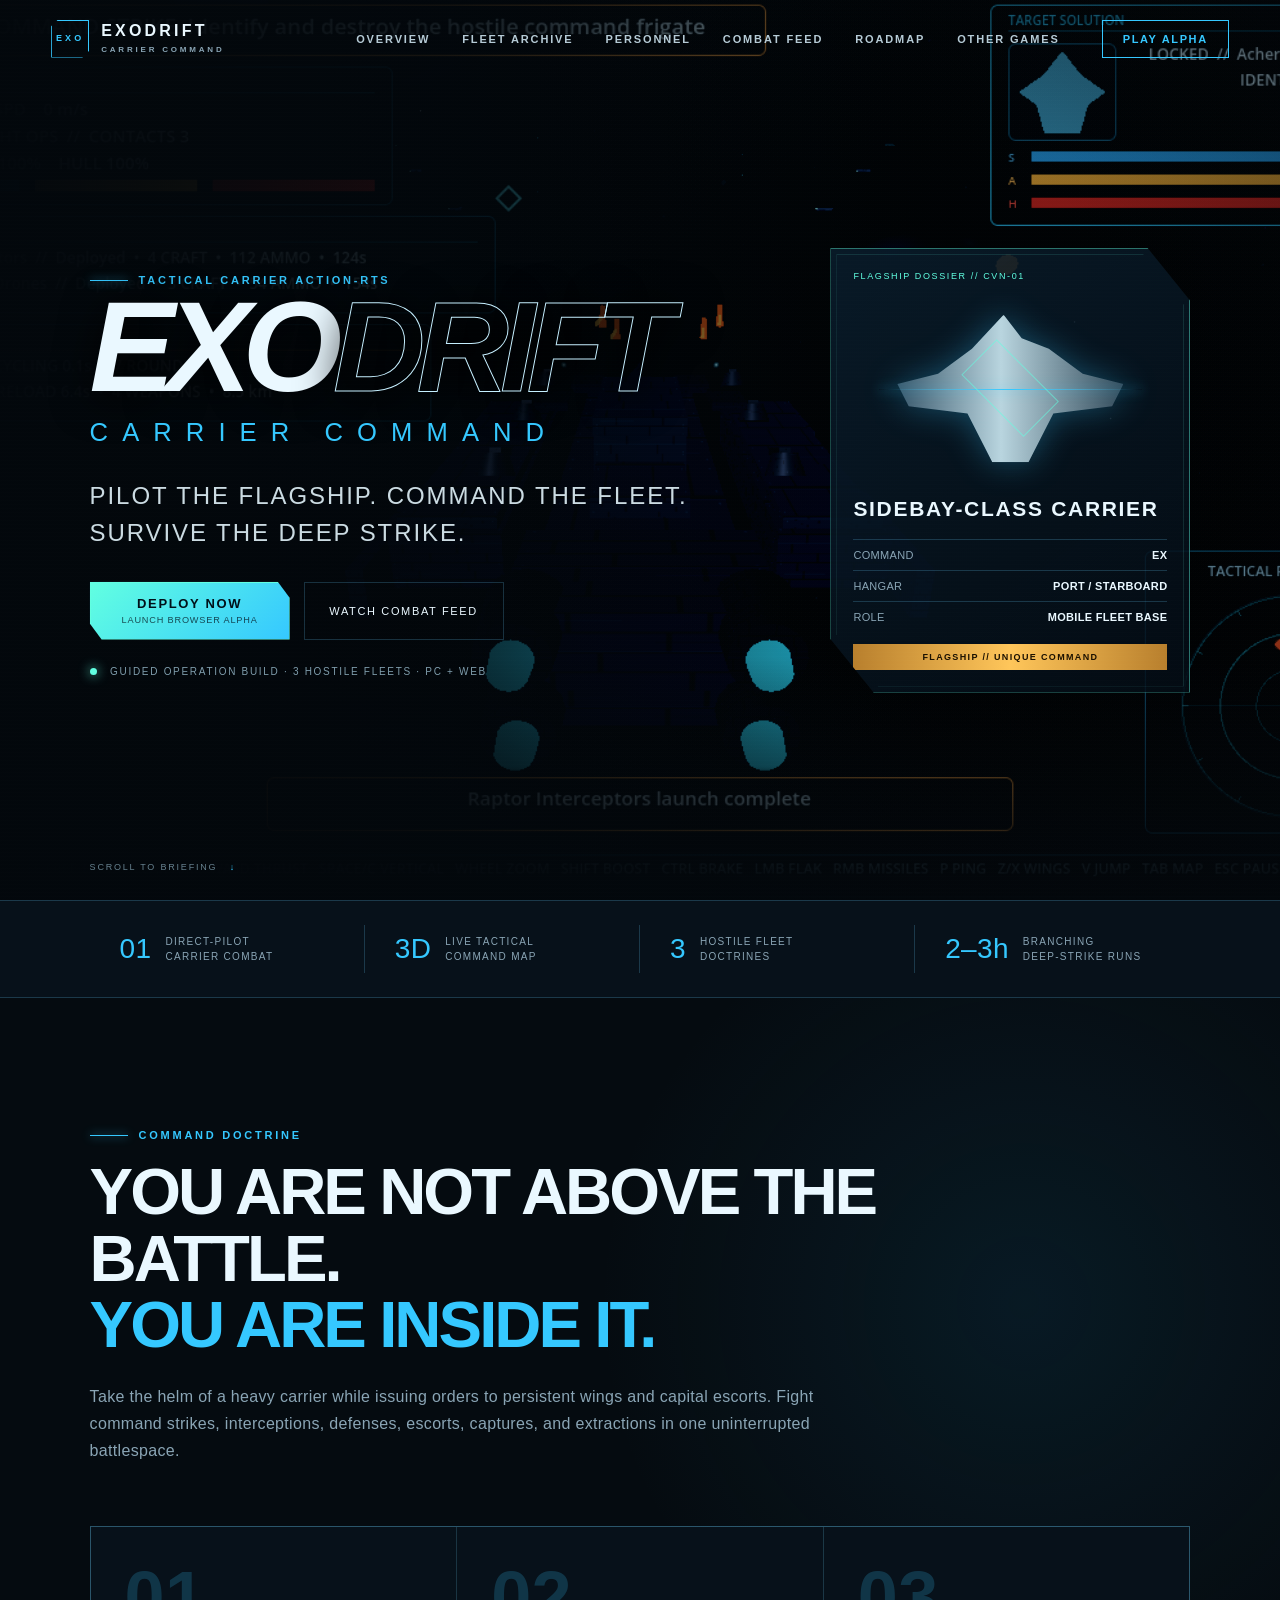
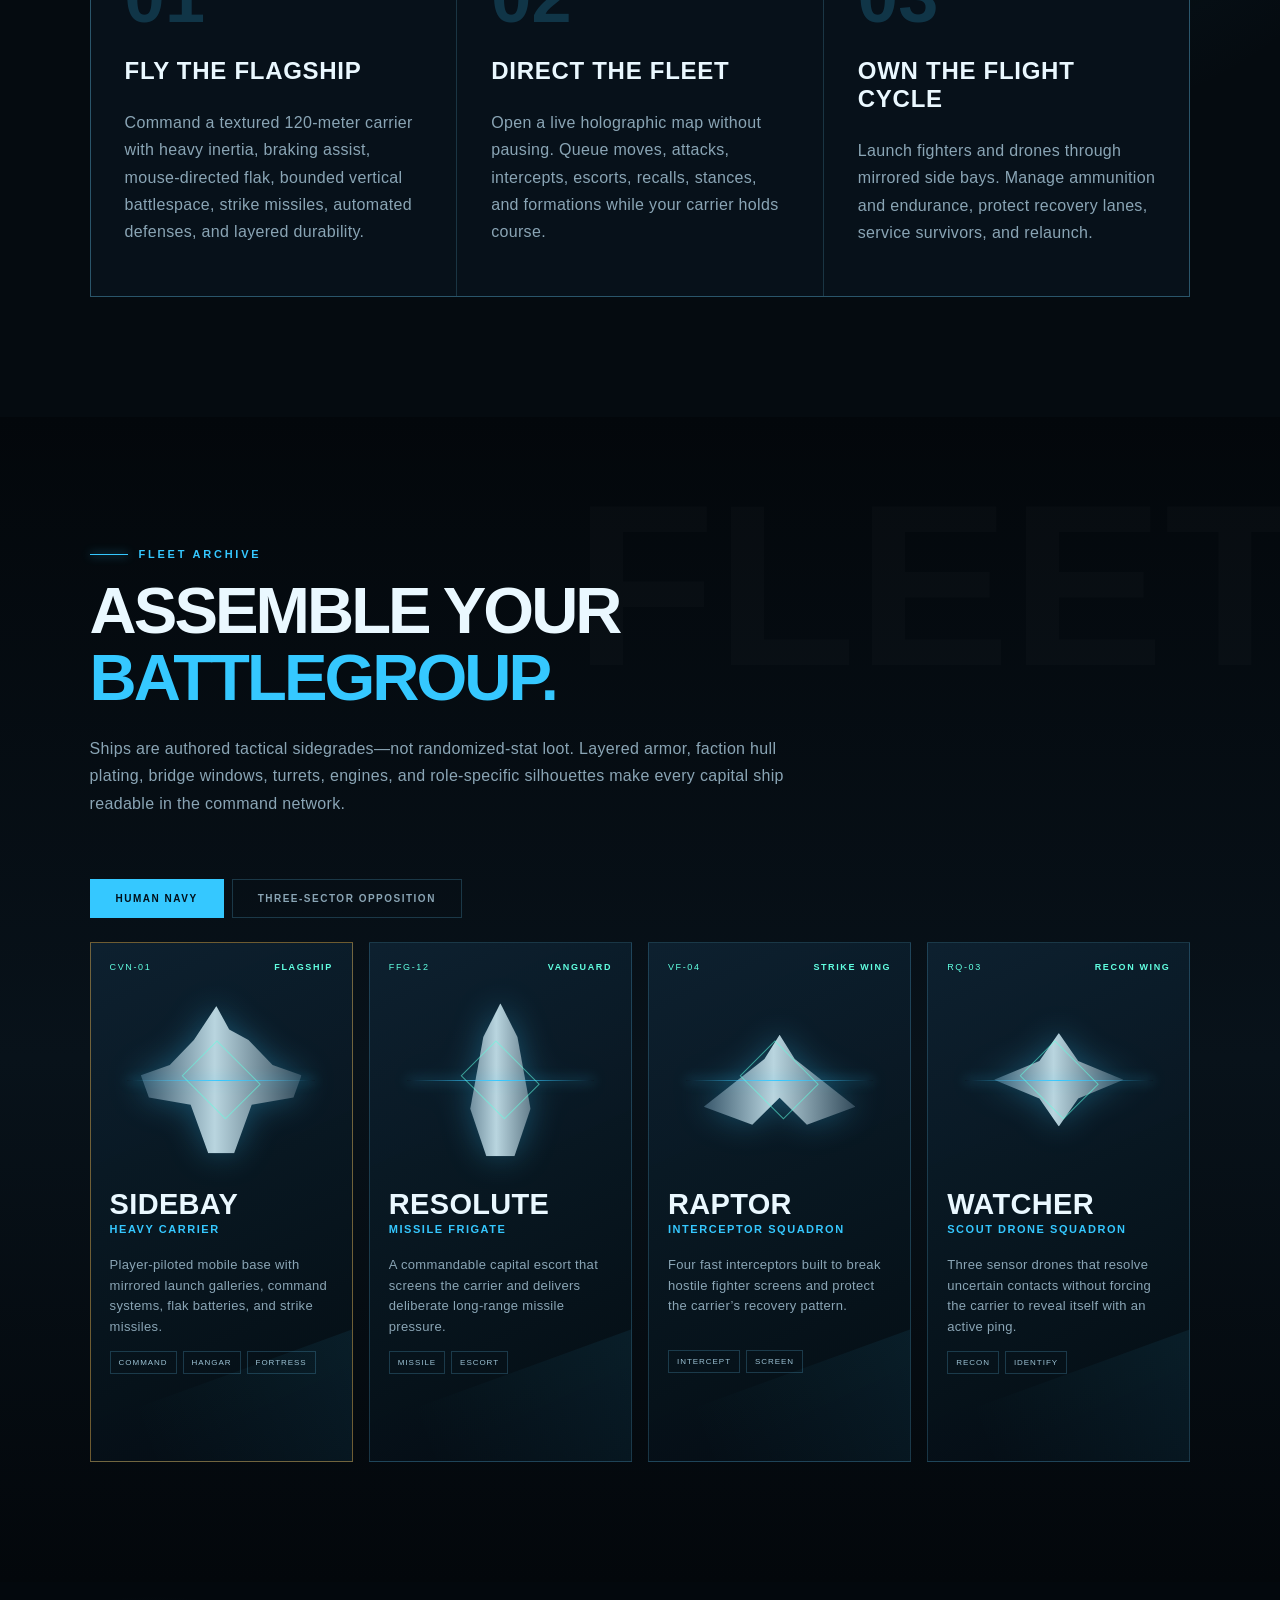
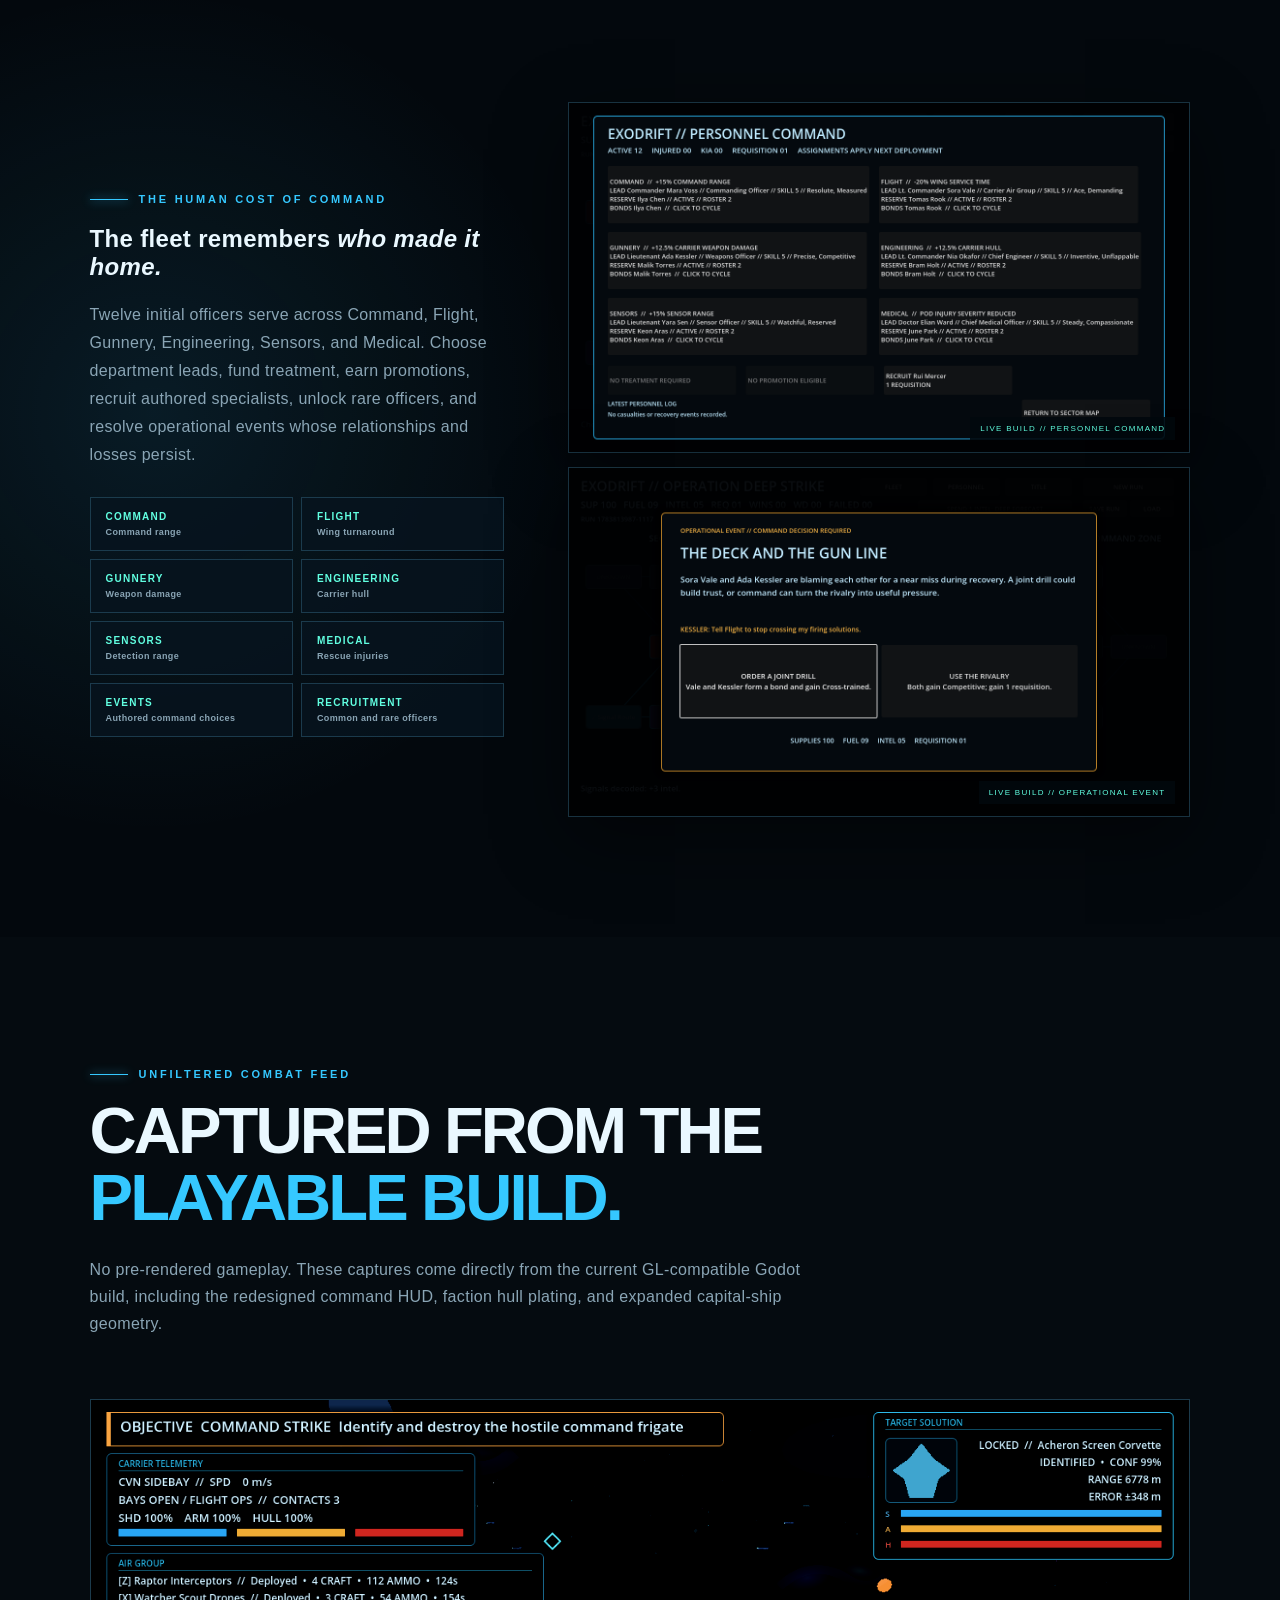
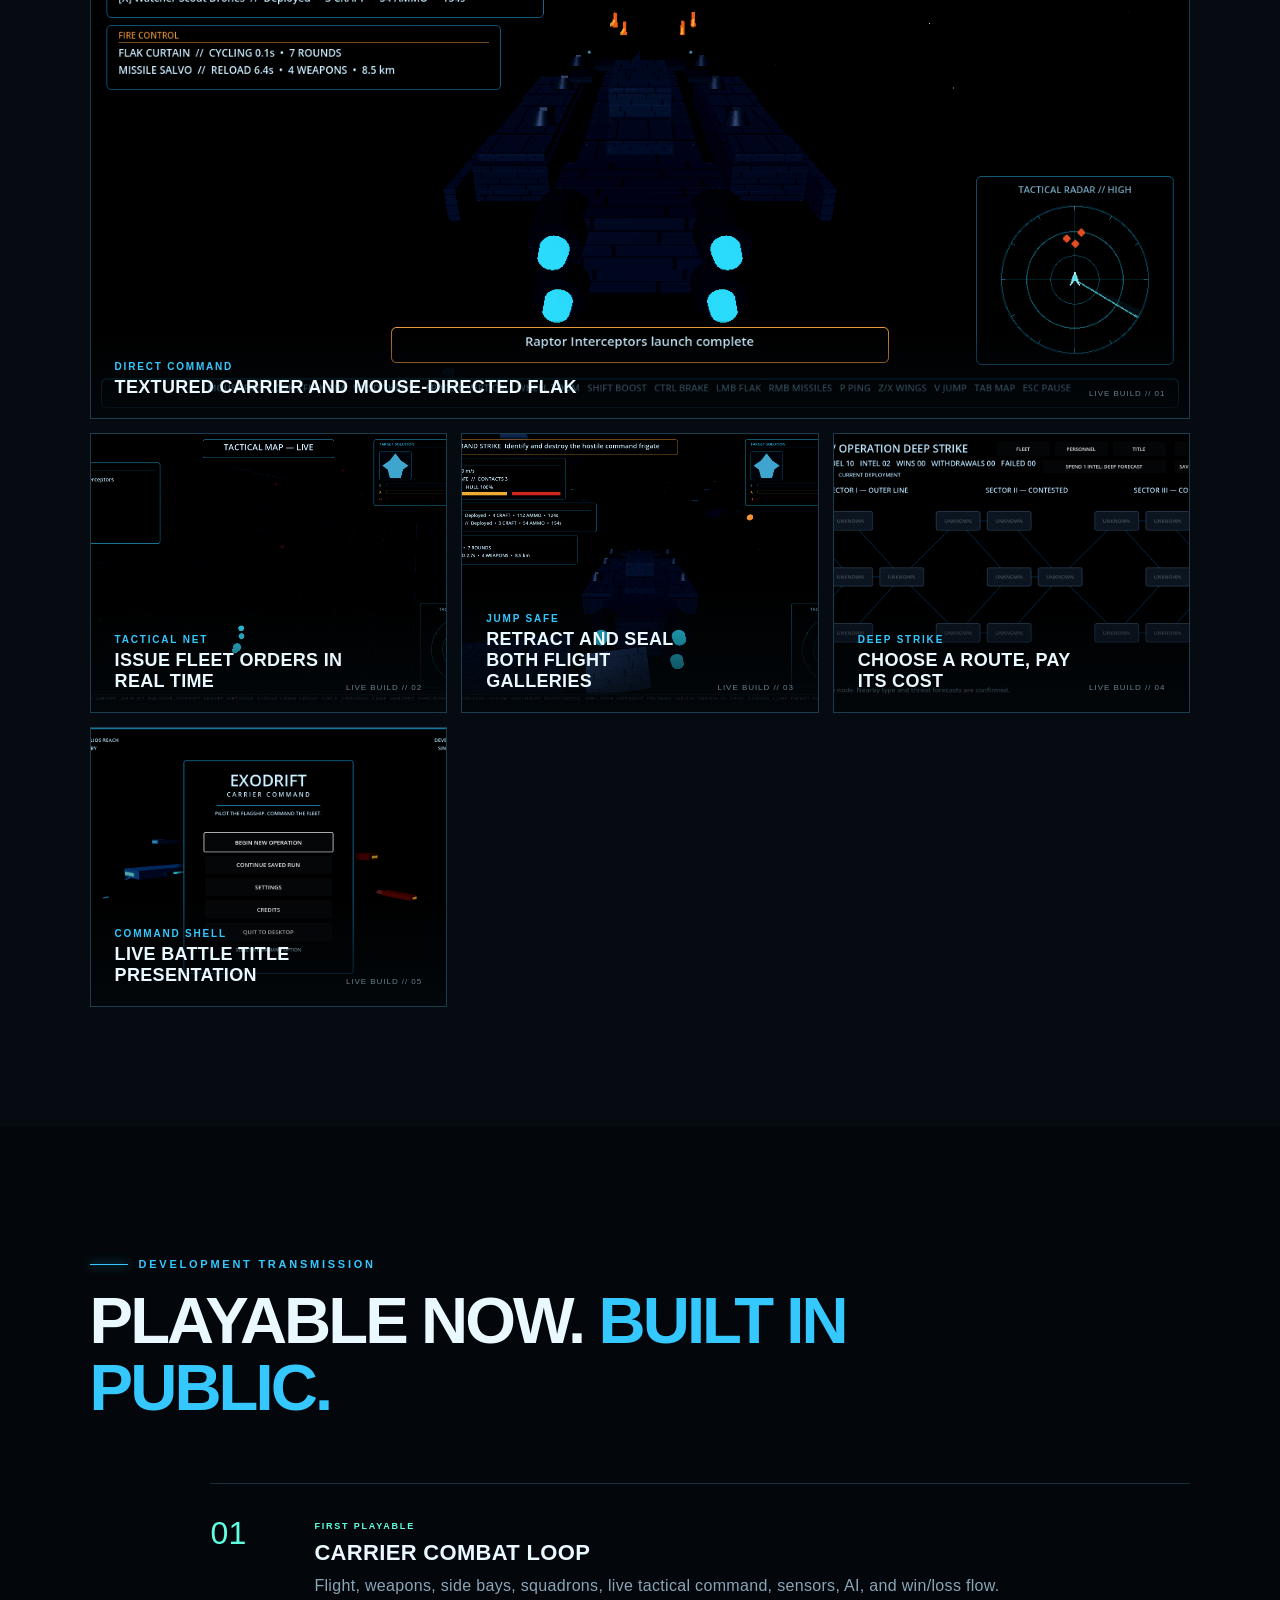
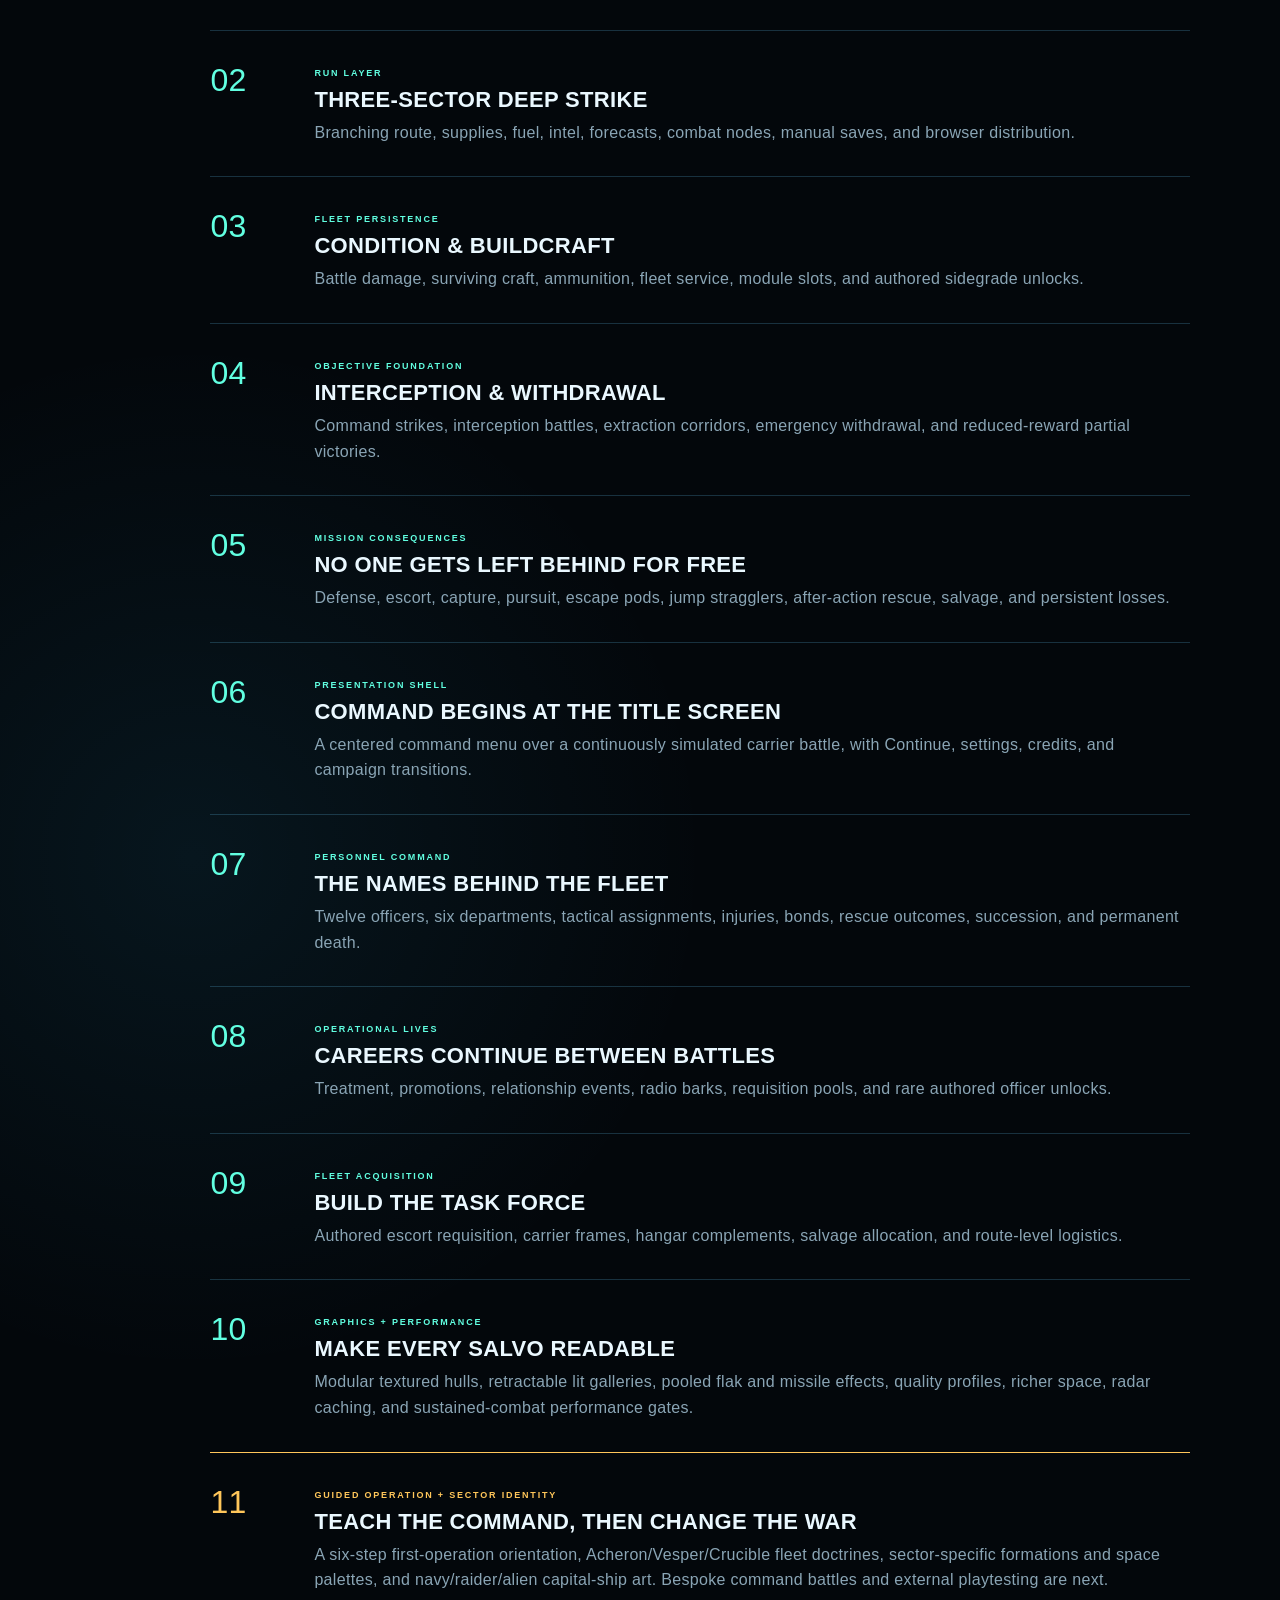
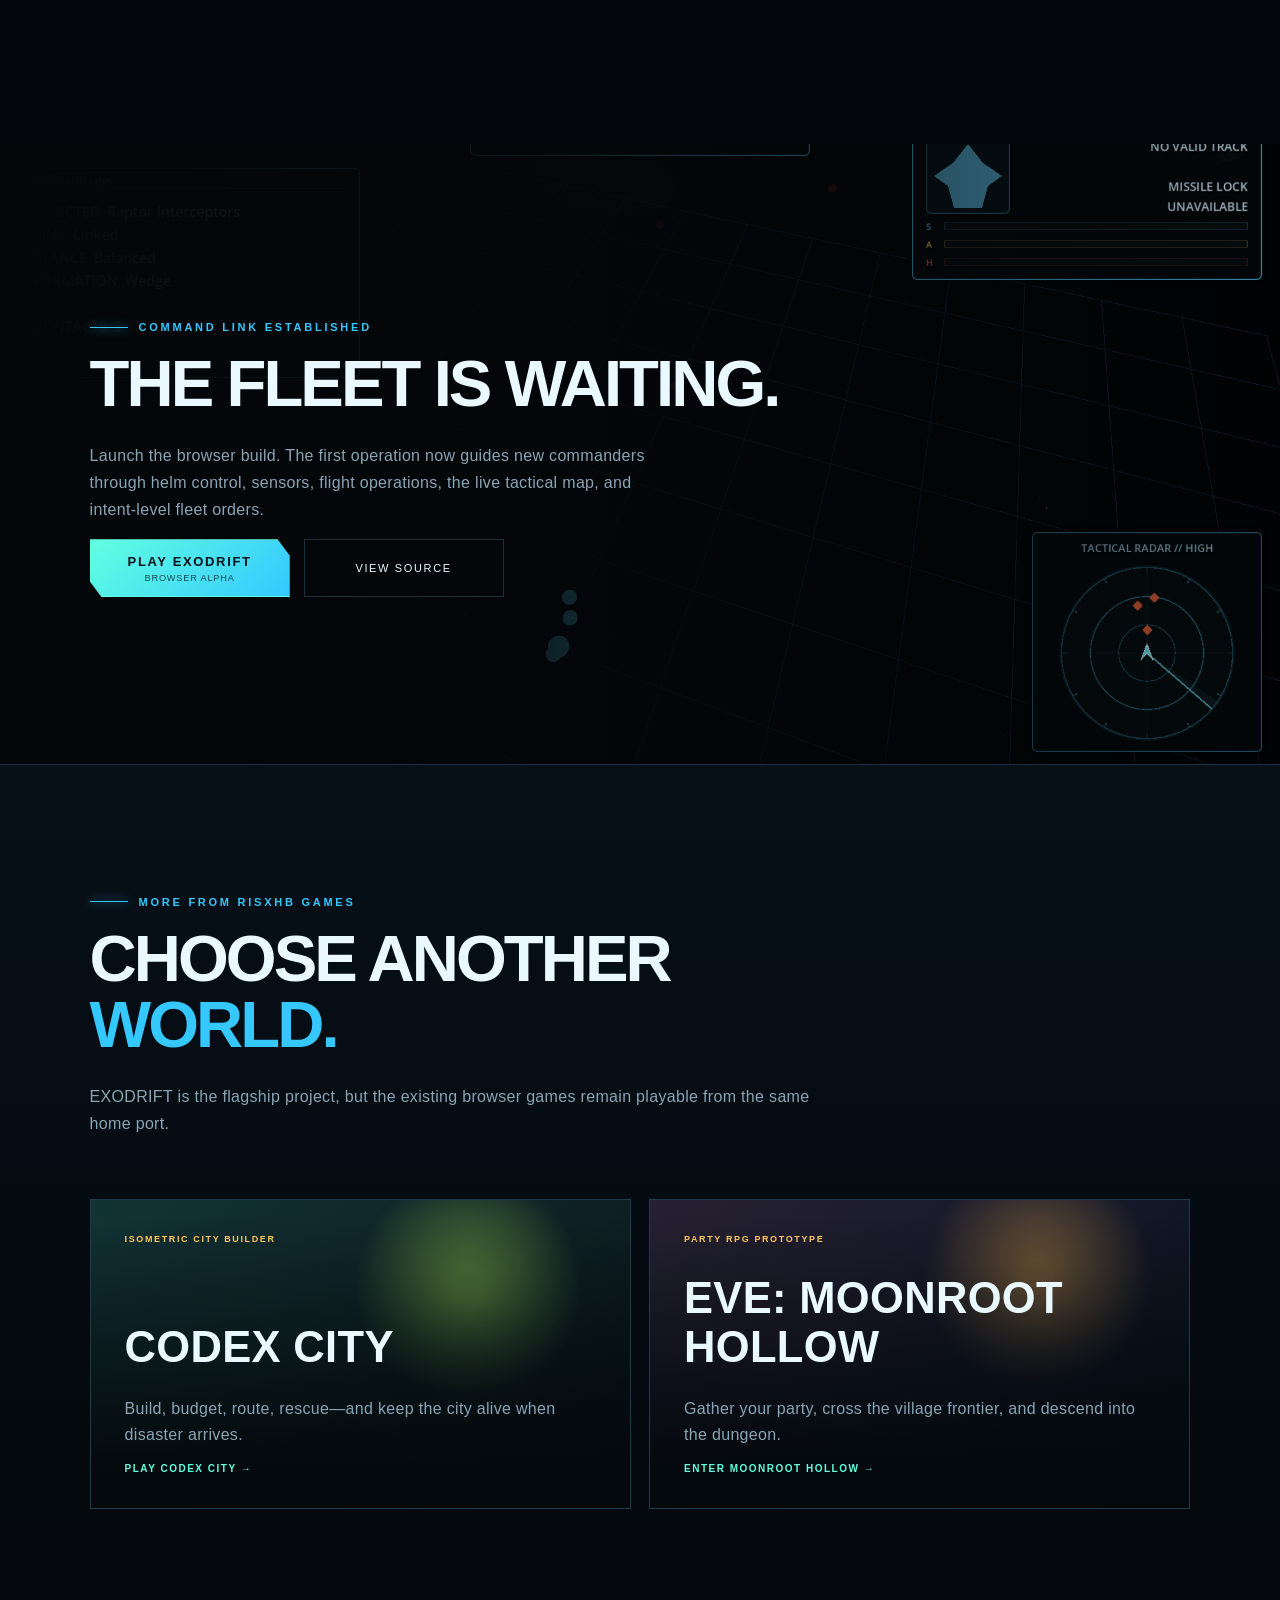
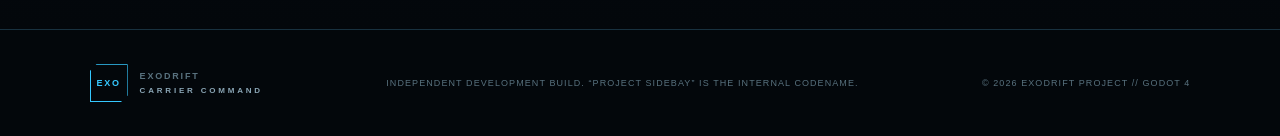
==== web/index.html @ 62318d2e "Add guided sector fleets and ship art" ====
<!doctype html>
<html lang="en">
<head>
  <meta charset="utf-8">
  <meta name="viewport" content="width=device-width, initial-scale=1">
  <meta name="theme-color" content="#050b12">
  <meta name="description" content="EXODRIFT: Carrier Command is a guided single-player action-RTS where you pilot a textured heavy carrier and command the fleet across three hostile sectors in real time.">
  <meta property="og:title" content="EXODRIFT: Carrier Command">
  <meta property="og:description" content="Pilot the flagship. Command the fleet. Survive the deep strike.">
  <meta property="og:type" content="website">
  <meta property="og:image" content="assets/og-exodrift.png">
  <link rel="canonical" href="https://risxhb.github.io/">
  <title>EXODRIFT: Carrier Command</title>
  <link rel="stylesheet" href="styles.css">
  <script src="site.js" defer></script>
</head>
<body>
  <div class="noise" aria-hidden="true"></div>
  <header class="nav-shell">
    <a class="brand" href="#top" aria-label="EXODRIFT home">
      <span class="brand-mark">EXO</span>
      <span>EXODRIFT<small>CARRIER COMMAND</small></span>
    </a>
    <nav aria-label="Primary navigation">
      <a href="#overview">Overview</a>
      <a href="#fleet">Fleet Archive</a>
      <a href="#personnel">Personnel</a>
      <a href="#footage">Combat Feed</a>
      <a href="#roadmap">Roadmap</a>
      <a href="#other-games">Other Games</a>
    </nav>
    <a class="nav-cta" href="https://risxhb.github.io/exodrift/play/">Play Alpha</a>
  </header>

  <main id="top">
    <section class="hero">
      <div class="hero-media" aria-hidden="true"></div>
      <div class="hero-vignette" aria-hidden="true"></div>
      <div class="hero-copy reveal">
        <p class="eyebrow"><span></span> Tactical carrier action-RTS</p>
        <h1>EXO<span>DRIFT</span></h1>
        <p class="subtitle">Carrier Command</p>
        <p class="tagline">Pilot the flagship. Command the fleet.<br>Survive the deep strike.</p>
        <div class="hero-actions">
          <a class="button primary" href="https://risxhb.github.io/exodrift/play/"><b>Deploy Now</b><small>Launch browser alpha</small></a>
          <a class="button ghost" href="#footage">Watch combat feed</a>
        </div>
        <div class="build-note"><i></i> Guided operation build · 3 hostile fleets · PC + Web</div>
      </div>
      <div class="hero-card reveal">
        <div class="card-kicker">FLAGSHIP DOSSIER // CVN-01</div>
        <div class="ship-glyph carrier-glyph"><span></span></div>
        <div class="hero-card-title">Sidebay-class Carrier</div>
        <div class="stat"><span>Command</span><b>EX</b></div>
        <div class="stat"><span>Hangar</span><b>Port / Starboard</b></div>
        <div class="stat"><span>Role</span><b>Mobile Fleet Base</b></div>
        <div class="rarity">FLAGSHIP // UNIQUE COMMAND</div>
      </div>
      <a class="scroll-cue" href="#overview">SCROLL TO BRIEFING <span>↓</span></a>
    </section>

    <section class="signal-strip" aria-label="Game highlights">
      <div><strong>01</strong><span>Direct-pilot<br>carrier combat</span></div>
      <div><strong>3D</strong><span>Live tactical<br>command map</span></div>
      <div><strong>3</strong><span>Hostile fleet<br>doctrines</span></div>
      <div><strong>2–3h</strong><span>Branching<br>deep-strike runs</span></div>
    </section>

    <section class="overview section" id="overview">
      <div class="section-heading reveal">
        <p class="eyebrow"><span></span> Command doctrine</p>
        <h2>You are not above the battle.<br><em>You are inside it.</em></h2>
        <p>Take the helm of a heavy carrier while issuing orders to persistent wings and capital escorts. Fight command strikes, interceptions, defenses, escorts, captures, and extractions in one uninterrupted battlespace.</p>
      </div>
      <div class="pillar-grid">
        <article class="pillar reveal">
          <div class="pillar-number">01</div>
          <h3>Fly the flagship</h3>
          <p>Command a textured 120-meter carrier with heavy inertia, braking assist, mouse-directed flak, bounded vertical battlespace, strike missiles, automated defenses, and layered durability.</p>
        </article>
        <article class="pillar reveal">
          <div class="pillar-number">02</div>
          <h3>Direct the fleet</h3>
          <p>Open a live holographic map without pausing. Queue moves, attacks, intercepts, escorts, recalls, stances, and formations while your carrier holds course.</p>
        </article>
        <article class="pillar reveal">
          <div class="pillar-number">03</div>
          <h3>Own the flight cycle</h3>
          <p>Launch fighters and drones through mirrored side bays. Manage ammunition and endurance, protect recovery lanes, service survivors, and relaunch.</p>
        </article>
      </div>
    </section>

    <section class="fleet section" id="fleet">
      <div class="section-heading compact reveal">
        <p class="eyebrow"><span></span> Fleet archive</p>
        <h2>Assemble your <em>battlegroup.</em></h2>
        <p>Ships are authored tactical sidegrades—not randomized-stat loot. Layered armor, faction hull plating, bridge windows, turrets, engines, and role-specific silhouettes make every capital ship readable in the command network.</p>
      </div>
      <div class="fleet-tabs" role="tablist" aria-label="Fleet factions">
        <button class="active" data-faction="navy">Human Navy</button>
        <button data-faction="opposition">Three-Sector Opposition</button>
      </div>
      <div class="ship-carousel" data-fleet="navy">
        <article class="ship-card flagship reveal">
          <div class="card-top"><span>CVN-01</span><b>FLAGSHIP</b></div>
          <div class="ship-visual carrier-glyph"><span></span></div>
          <h3>Sidebay</h3><p class="role">Heavy Carrier</p>
          <p>Player-piloted mobile base with mirrored launch galleries, command systems, flak batteries, and strike missiles.</p>
          <div class="traits"><span>COMMAND</span><span>HANGAR</span><span>FORTRESS</span></div>
        </article>
        <article class="ship-card reveal">
          <div class="card-top"><span>FFG-12</span><b>VANGUARD</b></div>
          <div class="ship-visual frigate-glyph"><span></span></div>
          <h3>Resolute</h3><p class="role">Missile Frigate</p>
          <p>A commandable capital escort that screens the carrier and delivers deliberate long-range missile pressure.</p>
          <div class="traits"><span>MISSILE</span><span>ESCORT</span></div>
        </article>
        <article class="ship-card reveal">
          <div class="card-top"><span>VF-04</span><b>STRIKE WING</b></div>
          <div class="ship-visual fighter-glyph"><span></span></div>
          <h3>Raptor</h3><p class="role">Interceptor Squadron</p>
          <p>Four fast interceptors built to break hostile fighter screens and protect the carrier’s recovery pattern.</p>
          <div class="traits"><span>INTERCEPT</span><span>SCREEN</span></div>
        </article>
        <article class="ship-card reveal">
          <div class="card-top"><span>RQ-03</span><b>RECON WING</b></div>
          <div class="ship-visual drone-glyph"><span></span></div>
          <h3>Watcher</h3><p class="role">Scout Drone Squadron</p>
          <p>Three sensor drones that resolve uncertain contacts without forcing the carrier to reveal itself with an active ping.</p>
          <div class="traits"><span>RECON</span><span>IDENTIFY</span></div>
        </article>
      </div>
      <div class="ship-carousel hidden" data-fleet="opposition">
        <article class="ship-card hostile flagship reveal visible">
          <div class="card-top"><span>UNKNOWN-01</span><b>HOSTILE COMMAND</b></div>
          <div class="ship-visual frigate-glyph"><span></span></div>
          <h3>Acheron Picket</h3><p class="role">Outer-Line Command Frigate</p>
          <p>A disciplined missile picket protected by a fast screen and four-fighter attack wing. It teaches the sensor, launch, and command fundamentals of the deep strike.</p>
          <div class="traits"><span>COMMAND</span><span>PICKET</span><span>MISSILE</span></div>
        </article>
        <article class="ship-card hostile reveal visible">
          <div class="card-top"><span>UNKNOWN-02</span><b>HOSTILE SCREEN</b></div>
          <div class="ship-visual corvette-glyph"><span></span></div>
          <h3>Vesper Lance</h3><p class="role">Contested-Space Cruiser</p>
          <p>A purple-hulled lance cruiser operating with a needle corvette and five Gloam fighters in a split high-low formation.</p>
          <div class="traits"><span>TORPEDO</span><span>PINCER</span><span>MOBILE</span></div>
        </article>
        <article class="ship-card hostile reveal visible">
          <div class="card-top"><span>UNKNOWN-03</span><b>HOSTILE WING</b></div>
          <div class="ship-visual fighter-glyph"><span></span></div>
          <h3>Crucible Regent</h3><p class="role">Command-Zone Battlecruiser</p>
          <p>A layered alien-carapace warship backed by a breach destroyer and six Ember Talons in a deeper, heavier command-zone formation.</p>
          <div class="traits"><span>SIEGE</span><span>CARAPACE</span><span>HEAVY</span></div>
        </article>
      </div>
    </section>

    <section class="personnel-showcase section" id="personnel">
      <div class="personnel-copy reveal">
        <p class="eyebrow"><span></span> The human cost of command</p>
        <h2>The fleet remembers <em>who made it home.</em></h2>
        <p>Twelve initial officers serve across Command, Flight, Gunnery, Engineering, Sensors, and Medical. Choose department leads, fund treatment, earn promotions, recruit authored specialists, unlock rare officers, and resolve operational events whose relationships and losses persist.</p>
        <div class="department-grid">
          <span>COMMAND<small>Command range</small></span>
          <span>FLIGHT<small>Wing turnaround</small></span>
          <span>GUNNERY<small>Weapon damage</small></span>
          <span>ENGINEERING<small>Carrier hull</small></span>
          <span>SENSORS<small>Detection range</small></span>
          <span>MEDICAL<small>Rescue injuries</small></span>
          <span>EVENTS<small>Authored command choices</small></span>
          <span>RECRUITMENT<small>Common and rare officers</small></span>
        </div>
      </div>
      <div class="personnel-media">
        <figure class="personnel-image reveal">
          <img src="assets/personnel-preview.png" alt="Personnel Command screen showing departments, treatment, promotion, and recruitment">
          <figcaption>LIVE BUILD // PERSONNEL COMMAND</figcaption>
        </figure>
        <figure class="personnel-image reveal">
          <img src="assets/event-preview.png" alt="Operational event screen presenting two relationship choices">
          <figcaption>LIVE BUILD // OPERATIONAL EVENT</figcaption>
        </figure>
      </div>
    </section>

    <section class="footage section" id="footage">
      <div class="section-heading compact reveal">
        <p class="eyebrow"><span></span> Unfiltered combat feed</p>
        <h2>Captured from the <em>playable build.</em></h2>
        <p>No pre-rendered gameplay. These captures come directly from the current GL-compatible Godot build, including the redesigned command HUD, faction hull plating, and expanded capital-ship geometry.</p>
      </div>
      <div class="gallery">
        <figure class="gallery-main reveal">
          <img src="assets/flight-preview.png" alt="Carrier combat viewed from the third-person flight camera">
          <figcaption><b>DIRECT COMMAND</b><span>Textured carrier and mouse-directed flak</span><i>LIVE BUILD // 01</i></figcaption>
        </figure>
        <figure class="reveal">
          <img src="assets/tactical-preview.png" alt="Live three-dimensional tactical command map">
          <figcaption><b>TACTICAL NET</b><span>Issue fleet orders in real time</span><i>LIVE BUILD // 02</i></figcaption>
        </figure>
        <figure class="reveal">
          <img src="assets/bays-sealed-preview.png" alt="Sidebay carrier with both armored flight galleries retracted and jump-safe">
          <figcaption><b>JUMP SAFE</b><span>Retract and seal both flight galleries</span><i>LIVE BUILD // 03</i></figcaption>
        </figure>
        <figure class="reveal">
          <img src="assets/campaign-preview.png" alt="Branching three-sector campaign map">
          <figcaption><b>DEEP STRIKE</b><span>Choose a route, pay its cost</span><i>LIVE BUILD // 04</i></figcaption>
        </figure>
        <figure class="reveal">
          <img src="assets/menu-preview.png" alt="Centered EXODRIFT command menu over a live fleet battle">
          <figcaption><b>COMMAND SHELL</b><span>Live battle title presentation</span><i>LIVE BUILD // 05</i></figcaption>
        </figure>
      </div>
    </section>

    <section class="roadmap section" id="roadmap">
      <div class="section-heading compact reveal">
        <p class="eyebrow"><span></span> Development transmission</p>
        <h2>Playable now. <em>Built in public.</em></h2>
      </div>
      <div class="timeline">
        <div class="timeline-item complete reveal"><span>01</span><div><b>FIRST PLAYABLE</b><h3>Carrier combat loop</h3><p>Flight, weapons, side bays, squadrons, live tactical command, sensors, AI, and win/loss flow.</p></div></div>
        <div class="timeline-item complete reveal"><span>02</span><div><b>RUN LAYER</b><h3>Three-sector deep strike</h3><p>Branching route, supplies, fuel, intel, forecasts, combat nodes, manual saves, and browser distribution.</p></div></div>
        <div class="timeline-item complete reveal"><span>03</span><div><b>FLEET PERSISTENCE</b><h3>Condition & buildcraft</h3><p>Battle damage, surviving craft, ammunition, fleet service, module slots, and authored sidegrade unlocks.</p></div></div>
        <div class="timeline-item complete reveal"><span>04</span><div><b>OBJECTIVE FOUNDATION</b><h3>Interception & withdrawal</h3><p>Command strikes, interception battles, extraction corridors, emergency withdrawal, and reduced-reward partial victories.</p></div></div>
        <div class="timeline-item complete reveal"><span>05</span><div><b>MISSION CONSEQUENCES</b><h3>No one gets left behind for free</h3><p>Defense, escort, capture, pursuit, escape pods, jump stragglers, after-action rescue, salvage, and persistent losses.</p></div></div>
        <div class="timeline-item complete reveal"><span>06</span><div><b>PRESENTATION SHELL</b><h3>Command begins at the title screen</h3><p>A centered command menu over a continuously simulated carrier battle, with Continue, settings, credits, and campaign transitions.</p></div></div>
        <div class="timeline-item complete reveal"><span>07</span><div><b>PERSONNEL COMMAND</b><h3>The names behind the fleet</h3><p>Twelve officers, six departments, tactical assignments, injuries, bonds, rescue outcomes, succession, and permanent death.</p></div></div>
        <div class="timeline-item complete reveal"><span>08</span><div><b>OPERATIONAL LIVES</b><h3>Careers continue between battles</h3><p>Treatment, promotions, relationship events, radio barks, requisition pools, and rare authored officer unlocks.</p></div></div>
        <div class="timeline-item complete reveal"><span>09</span><div><b>FLEET ACQUISITION</b><h3>Build the task force</h3><p>Authored escort requisition, carrier frames, hangar complements, salvage allocation, and route-level logistics.</p></div></div>
        <div class="timeline-item complete reveal"><span>10</span><div><b>GRAPHICS + PERFORMANCE</b><h3>Make every salvo readable</h3><p>Modular textured hulls, retractable lit galleries, pooled flak and missile effects, quality profiles, richer space, radar caching, and sustained-combat performance gates.</p></div></div>
        <div class="timeline-item current reveal"><span>11</span><div><b>GUIDED OPERATION + SECTOR IDENTITY</b><h3>Teach the command, then change the war</h3><p>A six-step first-operation orientation, Acheron/Vesper/Crucible fleet doctrines, sector-specific formations and space palettes, and navy/raider/alien capital-ship art. Bespoke command battles and external playtesting are next.</p></div></div>
      </div>
    </section>

    <section class="final-cta">
      <div class="final-image" aria-hidden="true"></div>
      <div class="reveal">
        <p class="eyebrow"><span></span> Command link established</p>
        <h2>The fleet is waiting.</h2>
        <p>Launch the browser build. The first operation now guides new commanders through helm control, sensors, flight operations, the live tactical map, and intent-level fleet orders.</p>
        <div class="hero-actions">
          <a class="button primary" href="https://risxhb.github.io/exodrift/play/"><b>Play EXODRIFT</b><small>Browser alpha</small></a>
          <a class="button ghost" href="https://github.com/Risxhb/exodrift">View source</a>
        </div>
      </div>
    </section>

    <section class="other-games section" id="other-games">
      <div class="section-heading compact reveal">
        <p class="eyebrow"><span></span> More from Risxhb Games</p>
        <h2>Choose another <em>world.</em></h2>
        <p>EXODRIFT is the flagship project, but the existing browser games remain playable from the same home port.</p>
      </div>
      <div class="other-game-grid">
        <a class="other-game-card city-game reveal" href="https://risxhb.github.io/codex-city/">
          <span>ISOMETRIC CITY BUILDER</span>
          <h3>Codex City</h3>
          <p>Build, budget, route, rescue—and keep the city alive when disaster arrives.</p>
          <b>PLAY CODEX CITY →</b>
        </a>
        <a class="other-game-card eve-game reveal" href="https://risxhb.github.io/eve/">
          <span>PARTY RPG PROTOTYPE</span>
          <h3>Eve: Moonroot Hollow</h3>
          <p>Gather your party, cross the village frontier, and descend into the dungeon.</p>
          <b>ENTER MOONROOT HOLLOW →</b>
        </a>
      </div>
    </section>
  </main>

  <footer>
    <div class="brand"><span class="brand-mark">EXO</span><span>EXODRIFT<small>CARRIER COMMAND</small></span></div>
    <p>Independent development build. “Project Sidebay” is the internal codename.</p>
    <p>© 2026 EXODRIFT PROJECT // GODOT 4</p>
  </footer>
</body>
</html>
---- web/styles.css ----
:root {
  --ink: #eaf8ff;
  --muted: #8aa5b5;
  --blue: #35c8ff;
  --cyan: #61ffe1;
  --gold: #ffc65a;
  --red: #ff5b49;
  --panel: rgba(9, 24, 36, .84);
  --line: rgba(100, 202, 244, .22);
}

* { box-sizing: border-box; }
html { scroll-behavior: smooth; background: #03070b; }
body {
  margin: 0;
  color: var(--ink);
  background: #03070b;
  font-family: "Arial Narrow", "Roboto Condensed", "Segoe UI", sans-serif;
  letter-spacing: .02em;
  overflow-x: hidden;
}
a { color: inherit; text-decoration: none; }
button { font: inherit; }
.noise {
  position: fixed; inset: 0; z-index: 99; pointer-events: none; opacity: .055;
  background-image: repeating-linear-gradient(0deg, transparent 0 3px, rgba(255,255,255,.18) 4px);
  mix-blend-mode: overlay;
}

.nav-shell {
  position: fixed; z-index: 50; top: 0; left: 0; right: 0; height: 78px;
  display: flex; align-items: center; gap: 42px; padding: 0 4vw;
  border-bottom: 1px solid transparent;
  transition: .25s ease;
}
.nav-shell.scrolled { background: rgba(3,9,14,.92); backdrop-filter: blur(16px); border-color: var(--line); }
.brand { display: flex; align-items: center; gap: 12px; font-weight: 900; letter-spacing: .2em; line-height: .9; }
.brand small { display: block; color: var(--muted); font-size: 8px; letter-spacing: .35em; margin-top: 7px; }
.brand-mark {
  display: grid; place-items: center; width: 38px; height: 38px; font-size: 9px;
  border: 1px solid var(--blue); color: var(--blue); clip-path: polygon(18% 0,100% 0,100% 82%,82% 100%,0 100%,0 18%);
}
nav { display: flex; gap: 32px; margin-left: auto; }
nav a { color: #b6cbd6; text-transform: uppercase; font-size: 11px; font-weight: 800; letter-spacing: .17em; }
nav a:hover { color: var(--blue); }
.nav-cta { border: 1px solid var(--blue); color: var(--blue); padding: 12px 20px; font-size: 11px; font-weight: 900; letter-spacing: .15em; text-transform: uppercase; }

.hero { min-height: 100vh; position: relative; display: grid; grid-template-columns: 1.25fr .75fr; align-items: center; padding: 130px 7vw 90px; overflow: hidden; }
.hero-media { position: absolute; inset: 0; background: url("assets/flight-preview.png") center/cover no-repeat; filter: saturate(.78) contrast(1.16); transform: scale(1.03); }
.hero-vignette { position: absolute; inset: 0; background: linear-gradient(90deg, rgba(2,8,13,.98) 0%, rgba(2,8,13,.78) 35%, rgba(2,8,13,.16) 72%), linear-gradient(0deg, #03070b 0%, transparent 27%, rgba(2,8,13,.36) 100%); }
.hero-vignette::after { content:""; position:absolute; inset:0; background: radial-gradient(circle at 70% 42%, transparent 0 22%, rgba(3,7,11,.63) 75%); }
.hero-copy { position: relative; z-index: 2; max-width: 760px; }
.eyebrow { color: var(--blue); text-transform: uppercase; letter-spacing: .25em; font-weight: 900; font-size: 11px; display: flex; align-items: center; gap: 11px; }
.eyebrow span { width: 38px; height: 1px; background: var(--blue); box-shadow: 0 0 10px var(--blue); }
.hero h1 { margin: 14px 0 0; font-size: clamp(72px, 10vw, 155px); line-height: .74; letter-spacing: -.07em; font-style: italic; text-shadow: 0 5px 40px #000; }
.hero h1 span { color: transparent; -webkit-text-stroke: 1px #c5efff; }
.subtitle { margin: 23px 0 0; color: var(--blue); font-size: clamp(18px, 2vw, 29px); text-transform: uppercase; letter-spacing: .55em; font-weight: 300; }
.tagline { margin: 30px 0; color: #cbdbe2; font-size: clamp(17px, 2vw, 24px); line-height: 1.55; text-transform: uppercase; letter-spacing: .08em; }
.hero-actions { display: flex; gap: 14px; align-items: stretch; flex-wrap: wrap; }
.button { min-width: 200px; min-height: 58px; padding: 13px 22px; border: 1px solid var(--line); display: flex; align-items: center; justify-content: center; flex-direction: column; text-transform: uppercase; letter-spacing: .15em; font-size: 11px; transition: .2s ease; }
.button b { font-size: 13px; }
.button small { letter-spacing: .09em; margin-top: 4px; opacity: .72; }
.button.primary { color: #001019; background: linear-gradient(135deg, var(--cyan), var(--blue)); border-color: var(--cyan); box-shadow: 0 0 26px rgba(53,200,255,.25); clip-path: polygon(0 0,94% 0,100% 28%,100% 100%,6% 100%,0 72%); }
.button.primary:hover { filter: brightness(1.2); transform: translateY(-2px); }
.button.ghost:hover { border-color: var(--blue); color: var(--blue); background: rgba(53,200,255,.08); }
.build-note { margin-top: 26px; color: #7f9dac; text-transform: uppercase; font-size: 10px; letter-spacing: .17em; }
.build-note i { display: inline-block; width: 7px; height: 7px; margin-right: 9px; background: var(--cyan); border-radius: 50%; box-shadow: 0 0 12px var(--cyan); }
.hero-card { position: relative; z-index: 2; justify-self: end; width: min(360px, 90%); padding: 22px; background: linear-gradient(145deg, rgba(9,28,42,.9),rgba(4,13,22,.8)); border: 1px solid rgba(97,255,225,.42); clip-path: polygon(0 0,88% 0,100% 12%,100% 100%,12% 100%,0 88%); box-shadow: 0 35px 80px rgba(0,0,0,.55); }
.hero-card::before { content:""; position:absolute; inset:5px; border:1px solid rgba(97,255,225,.12); pointer-events:none; clip-path: inherit; }
.card-kicker, .card-top { color: var(--cyan); font-size: 9px; letter-spacing: .18em; display:flex; justify-content:space-between; }
.hero-card-title { text-transform: uppercase; font-size: 21px; font-weight: 900; letter-spacing: .08em; margin: 8px 0 18px; }
.stat { display: flex; justify-content: space-between; border-top: 1px solid var(--line); padding: 9px 0; font-size: 11px; text-transform: uppercase; }
.stat span { color: var(--muted); }
.rarity { margin-top: 12px; padding: 8px; text-align: center; color: #1b1100; background: linear-gradient(90deg, #b87f2d, var(--gold), #b87f2d); font-weight: 900; font-size: 9px; letter-spacing: .15em; }
.scroll-cue { position: absolute; bottom: 28px; left: 7vw; z-index: 2; color: #66808e; font-size: 9px; letter-spacing: .2em; }
.scroll-cue span { color: var(--blue); margin-left: 8px; }

.ship-glyph, .ship-visual { position: relative; height: 180px; margin: 18px 0; filter: drop-shadow(0 0 16px rgba(53,200,255,.32)); }
.ship-glyph::before, .ship-visual::before { content:""; position:absolute; left:50%; top:50%; transform:translate(-50%,-50%); background: linear-gradient(90deg,#38576b,#b9d5df 46%,#334b5b); clip-path: polygon(47% 0,55% 16%,67% 23%,82% 40%,100% 47%,95% 62%,69% 67%,58% 100%,42% 100%,31% 67%,5% 62%,0 47%,18% 40%,33% 23%); width: 72%; height: 82%; }
.ship-glyph::after, .ship-visual::after { content:"";position:absolute; inset:50% 8% auto; height:1px; background:linear-gradient(90deg,transparent,var(--blue),transparent); box-shadow:0 0 12px var(--blue); }
.carrier-glyph span, .ship-visual span { position:absolute; z-index:2; width:28%; height:28%; left:36%; top:36%; border:1px solid rgba(97,255,225,.55); transform:rotate(45deg); }
.frigate-glyph::before { width:45%; height:85%; clip-path: polygon(50% 0,67% 22%,80% 69%,64% 100%,36% 100%,20% 69%,33% 22%); }
.fighter-glyph::before { width:68%; height:50%; clip-path: polygon(50% 0,60% 27%,100% 80%,68% 100%,50% 70%,32% 100%,0 80%,40% 27%); }
.drone-glyph::before { width:58%; height:52%; clip-path: polygon(50% 0,65% 30%,100% 50%,65% 70%,50% 100%,35% 70%,0 50%,35% 30%); }
.corvette-glyph::before { width:55%; height:70%; clip-path: polygon(50% 0,76% 32%,100% 72%,62% 100%,38% 100%,0 72%,24% 32%); }

.signal-strip { border-top:1px solid var(--line); border-bottom:1px solid var(--line); background:#07111a; display:grid; grid-template-columns:repeat(4,1fr); padding:24px 7vw; }
.signal-strip div { display:flex; align-items:center; gap:14px; padding:8px 30px; border-right:1px solid var(--line); }
.signal-strip div:last-child { border:0; }
.signal-strip strong { color:var(--blue); font-size:28px; font-weight:300; }
.signal-strip span { color:var(--muted); text-transform:uppercase; font-size:10px; line-height:1.5; letter-spacing:.13em; }

.section { padding: 120px 7vw; position: relative; }
.section-heading { max-width: 980px; margin-bottom: 62px; }
.section-heading.compact { max-width: 780px; }
.section-heading h2, .final-cta h2 { font-size: clamp(38px,5.1vw,74px); line-height:1.02; letter-spacing:-.045em; text-transform:uppercase; margin:18px 0 24px; }
.section-heading h2 em { color:var(--blue); font-style:normal; }
.section-heading > p:last-child { color:var(--muted); line-height:1.7; max-width:730px; font-size:16px; }
.overview { background:radial-gradient(circle at 80% 30%,rgba(25,104,140,.16),transparent 34%),#050b10; }
.pillar-grid { display:grid; grid-template-columns:repeat(3,1fr); gap:1px; background:var(--line); border:1px solid var(--line); }
.pillar { background:#07111a; min-height:320px; padding:34px; position:relative; transition:.25s; }
.pillar:hover { background:#0a1a26; transform:translateY(-4px); }
.pillar-number { color:rgba(53,200,255,.2); font-size:72px; font-weight:900; line-height:1; }
.pillar h3 { font-size:24px; text-transform:uppercase; letter-spacing:.03em; }
.pillar p { color:var(--muted); line-height:1.7; }

.fleet { background:linear-gradient(180deg,#03070b,#08121a 55%,#03070b); overflow:hidden; }
.fleet::after { content:"FLEET"; position:absolute; right:-2vw; top:35px; font-size:18vw; font-weight:900; color:rgba(255,255,255,.018); pointer-events:none; }
.fleet-tabs { display:flex; gap:8px; margin-bottom:24px; }
.fleet-tabs button { background:transparent; color:var(--muted); border:1px solid var(--line); padding:13px 25px; text-transform:uppercase; font-size:10px; font-weight:900; letter-spacing:.15em; cursor:pointer; }
.fleet-tabs button.active { background:var(--blue); color:#00101a; border-color:var(--blue); }
.ship-carousel { display:grid; grid-template-columns:repeat(4,minmax(230px,1fr)); gap:16px; position:relative; z-index:1; }
.ship-carousel.hidden { display:none; }
.ship-card { min-height:520px; padding:19px; background:linear-gradient(155deg,rgba(13,34,49,.92),rgba(4,12,18,.96)); border:1px solid var(--line); position:relative; overflow:hidden; transition:.25s; }
.ship-card::after { content:"";position:absolute; inset:auto -30% -45% 35%; height:65%; transform:rotate(-20deg); background:linear-gradient(90deg,transparent,rgba(53,200,255,.08)); }
.ship-card:hover { border-color:var(--blue); transform:translateY(-8px); box-shadow:0 24px 50px rgba(0,0,0,.35); }
.ship-card.flagship { border-color:rgba(255,198,90,.42); }
.ship-card.hostile { border-color:rgba(255,91,73,.25); }
.ship-card.hostile .card-top, .ship-card.hostile .role { color:var(--red); }
.ship-card.hostile .ship-visual { filter:drop-shadow(0 0 16px rgba(255,91,73,.35)); }
.ship-card h3 { font-size:29px; text-transform:uppercase; margin:10px 0 2px; }
.ship-card .role { color:var(--blue); text-transform:uppercase; font-weight:900; font-size:11px; letter-spacing:.14em; margin:0 0 20px; }
.ship-card > p:not(.role) { color:var(--muted); font-size:13px; line-height:1.6; min-height:82px; }
.traits { display:flex; flex-wrap:wrap; gap:6px; position:relative; z-index:2; }
.traits span { border:1px solid var(--line); color:#9cc2d4; font-size:8px; padding:6px 8px; letter-spacing:.12em; }

.personnel-showcase { display:grid; grid-template-columns:.8fr 1.2fr; gap:5vw; align-items:center; background:radial-gradient(circle at 12% 45%,rgba(53,200,255,.1),transparent 34%),#03080d; }
.personnel-copy > p:not(.eyebrow) { color:var(--muted); line-height:1.75; max-width:620px; }
.department-grid { display:grid; grid-template-columns:1fr 1fr; gap:8px; margin-top:28px; }
.department-grid span { border:1px solid var(--line); background:rgba(7,20,30,.84); padding:13px 15px; color:var(--cyan); font-size:10px; font-weight:900; letter-spacing:.12em; }
.department-grid small { display:block; color:var(--muted); font-size:9px; font-weight:600; letter-spacing:.04em; margin-top:5px; text-transform:none; }
.personnel-image { margin:0; position:relative; border:1px solid var(--line); box-shadow:0 22px 70px rgba(0,0,0,.48); }
.personnel-image img { display:block; width:100%; height:auto; }
.personnel-image figcaption { position:absolute; right:14px; bottom:12px; padding:7px 10px; background:rgba(2,8,13,.88); color:var(--cyan); font-size:8px; letter-spacing:.16em; }
.personnel-media { display:grid; gap:14px; }

.footage { background:#050b10; }
.gallery { display:grid; grid-template-columns:repeat(3,1fr); grid-template-rows:auto; gap:14px; }
.gallery figure { margin:0; position:relative; overflow:hidden; min-height:280px; background:#08131c; border:1px solid var(--line); }
.gallery figure.gallery-main { grid-column:1/4; grid-row:auto; min-height:620px; }
.gallery img { width:100%; height:100%; display:block; object-fit:cover; filter:saturate(.8) contrast(1.1); transition:.5s ease; }
.gallery figure:hover img { transform:scale(1.025); filter:saturate(1) contrast(1.08); }
.gallery figcaption { position:absolute; inset:auto 0 0; padding:28px 24px 20px; background:linear-gradient(transparent,rgba(2,7,11,.96)); display:grid; grid-template-columns:1fr auto; }
.gallery figcaption b { color:var(--blue); font-size:10px; letter-spacing:.18em; }
.gallery figcaption span { grid-row:2; text-transform:uppercase; font-weight:900; font-size:18px; margin-top:5px; }
.gallery figcaption i { grid-column:2; grid-row:1/3; align-self:end; color:#66818f; font-style:normal; font-size:8px; letter-spacing:.12em; }

.roadmap { background:radial-gradient(circle at 15% 60%,rgba(53,200,255,.08),transparent 30%),#03070b; }
.timeline { max-width:980px; margin-left:auto; }
.timeline-item { display:grid; grid-template-columns:80px 1fr; gap:24px; border-top:1px solid var(--line); padding:31px 0; }
.timeline-item > span { color:#355160; font-size:32px; font-weight:300; }
.timeline-item b { color:#607c8b; font-size:9px; letter-spacing:.2em; }
.timeline-item h3 { text-transform:uppercase; font-size:22px; margin:7px 0; }
.timeline-item p { color:var(--muted); line-height:1.6; margin:0; }
.timeline-item.complete > span, .timeline-item.complete b { color:var(--cyan); }
.timeline-item.current { border-color:var(--gold); }
.timeline-item.current > span, .timeline-item.current b { color:var(--gold); }

.final-cta { min-height:620px; padding:120px 7vw; display:flex; align-items:center; position:relative; overflow:hidden; }
.final-image { position:absolute; inset:0; background:linear-gradient(90deg,#03070b 0%,rgba(3,7,11,.88) 42%,rgba(3,7,11,.18)),url("assets/tactical-preview.png") center/cover; filter:saturate(.7); }
.final-cta > div:last-child { position:relative; z-index:1; max-width:720px; }
.final-cta p:not(.eyebrow) { color:var(--muted); line-height:1.7; max-width:580px; }
.other-games { background:linear-gradient(180deg,#071018,#03070b); border-top:1px solid var(--line); }
.other-game-grid { display:grid; grid-template-columns:1fr 1fr; gap:18px; }
.other-game-card { position:relative; min-height:310px; padding:34px; display:flex; flex-direction:column; justify-content:flex-end; overflow:hidden; border:1px solid var(--line); background:#08141d; transition:.25s ease; }
.other-game-card::before { content:""; position:absolute; inset:0; opacity:.48; transition:.35s ease; }
.other-game-card::after { content:""; position:absolute; inset:0; background:linear-gradient(180deg,transparent 5%,rgba(3,8,12,.96) 88%); }
.other-game-card.city-game::before { background:radial-gradient(circle at 70% 28%,#9fe55b 0 4%,transparent 26%),linear-gradient(135deg,#1e574f,#18332e 55%,#071016); }
.other-game-card.eve-game::before { background:radial-gradient(circle at 72% 24%,#d89b52 0 3%,transparent 25%),linear-gradient(135deg,#483048,#241d35 56%,#080b12); }
.other-game-card:hover { transform:translateY(-6px); border-color:var(--blue); }
.other-game-card:hover::before { transform:scale(1.035); opacity:.62; }
.other-game-card > * { position:relative; z-index:1; }
.other-game-card span { margin-bottom:auto; color:var(--gold); font-size:9px; font-weight:900; letter-spacing:.18em; }
.other-game-card h3 { margin:0 0 8px; font-size:clamp(28px,3.4vw,48px); text-transform:uppercase; }
.other-game-card p { max-width:540px; color:var(--muted); line-height:1.6; }
.other-game-card b { color:var(--cyan); font-size:10px; letter-spacing:.15em; }
footer { display:flex; align-items:center; gap:30px; justify-content:space-between; border-top:1px solid var(--line); padding:34px 7vw; color:#58717e; font-size:9px; letter-spacing:.12em; text-transform:uppercase; }

.reveal { opacity:0; transform:translateY(22px); transition:opacity .65s ease,transform .65s ease; }
.reveal.visible { opacity:1; transform:none; }
@media (prefers-reduced-motion: reduce) { *,*::before,*::after { scroll-behavior:auto!important; transition:none!important; animation:none!important; } .reveal { opacity:1; transform:none; } }

@media (max-width: 1050px) {
  nav { display:none; }
  .hero { grid-template-columns:1fr; }
  .hero-card { display:none; }
  .ship-carousel { grid-template-columns:repeat(2,1fr); }
  .personnel-showcase { grid-template-columns:1fr; }
  .gallery { grid-template-columns:1fr; grid-template-rows:auto; }
  .gallery figure.gallery-main { grid-column:auto; grid-row:auto; min-height:430px; }
  .gallery figure { min-height:360px; }
}
@media (max-width: 680px) {
  .nav-shell { height:66px; padding:0 18px; }
  .nav-cta { padding:10px 12px; margin-left:auto; }
  .hero { min-height:850px; padding:120px 22px 90px; }
  .hero h1 { font-size:65px; }
  .subtitle { font-size:13px; letter-spacing:.35em; }
  .signal-strip { grid-template-columns:1fr 1fr; padding:18px; }
  .signal-strip div { padding:12px; }
  .signal-strip div:nth-child(2) { border-right:0; }
  .section { padding:85px 22px; }
  .pillar-grid,.ship-carousel,.department-grid { grid-template-columns:1fr; }
  .ship-card { min-height:480px; }
  .fleet-tabs { overflow-x:auto; }
  .gallery figure,.gallery figure.gallery-main { min-height:280px; }
  .timeline-item { grid-template-columns:48px 1fr; gap:14px; }
  .other-game-grid { grid-template-columns:1fr; }
  .final-cta { padding:100px 22px; }
  footer { align-items:flex-start; flex-direction:column; padding:30px 22px; }
}
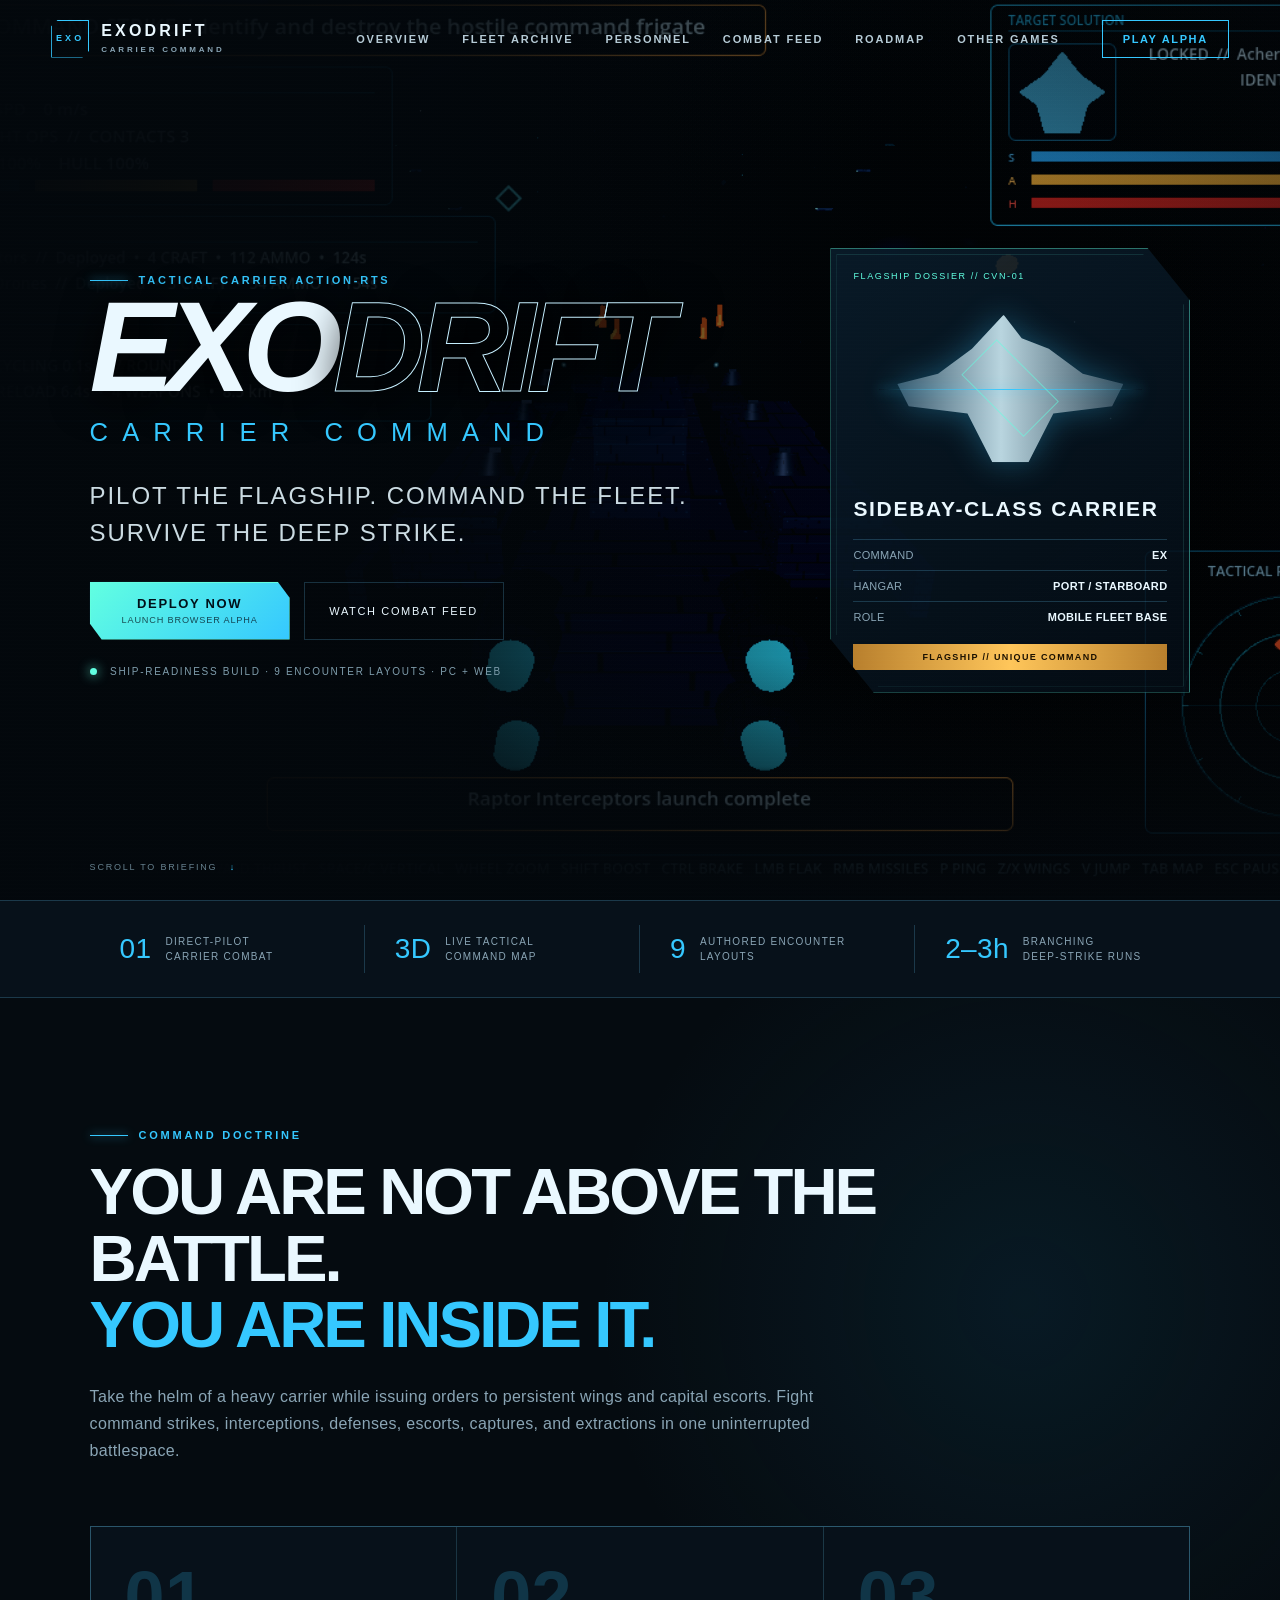
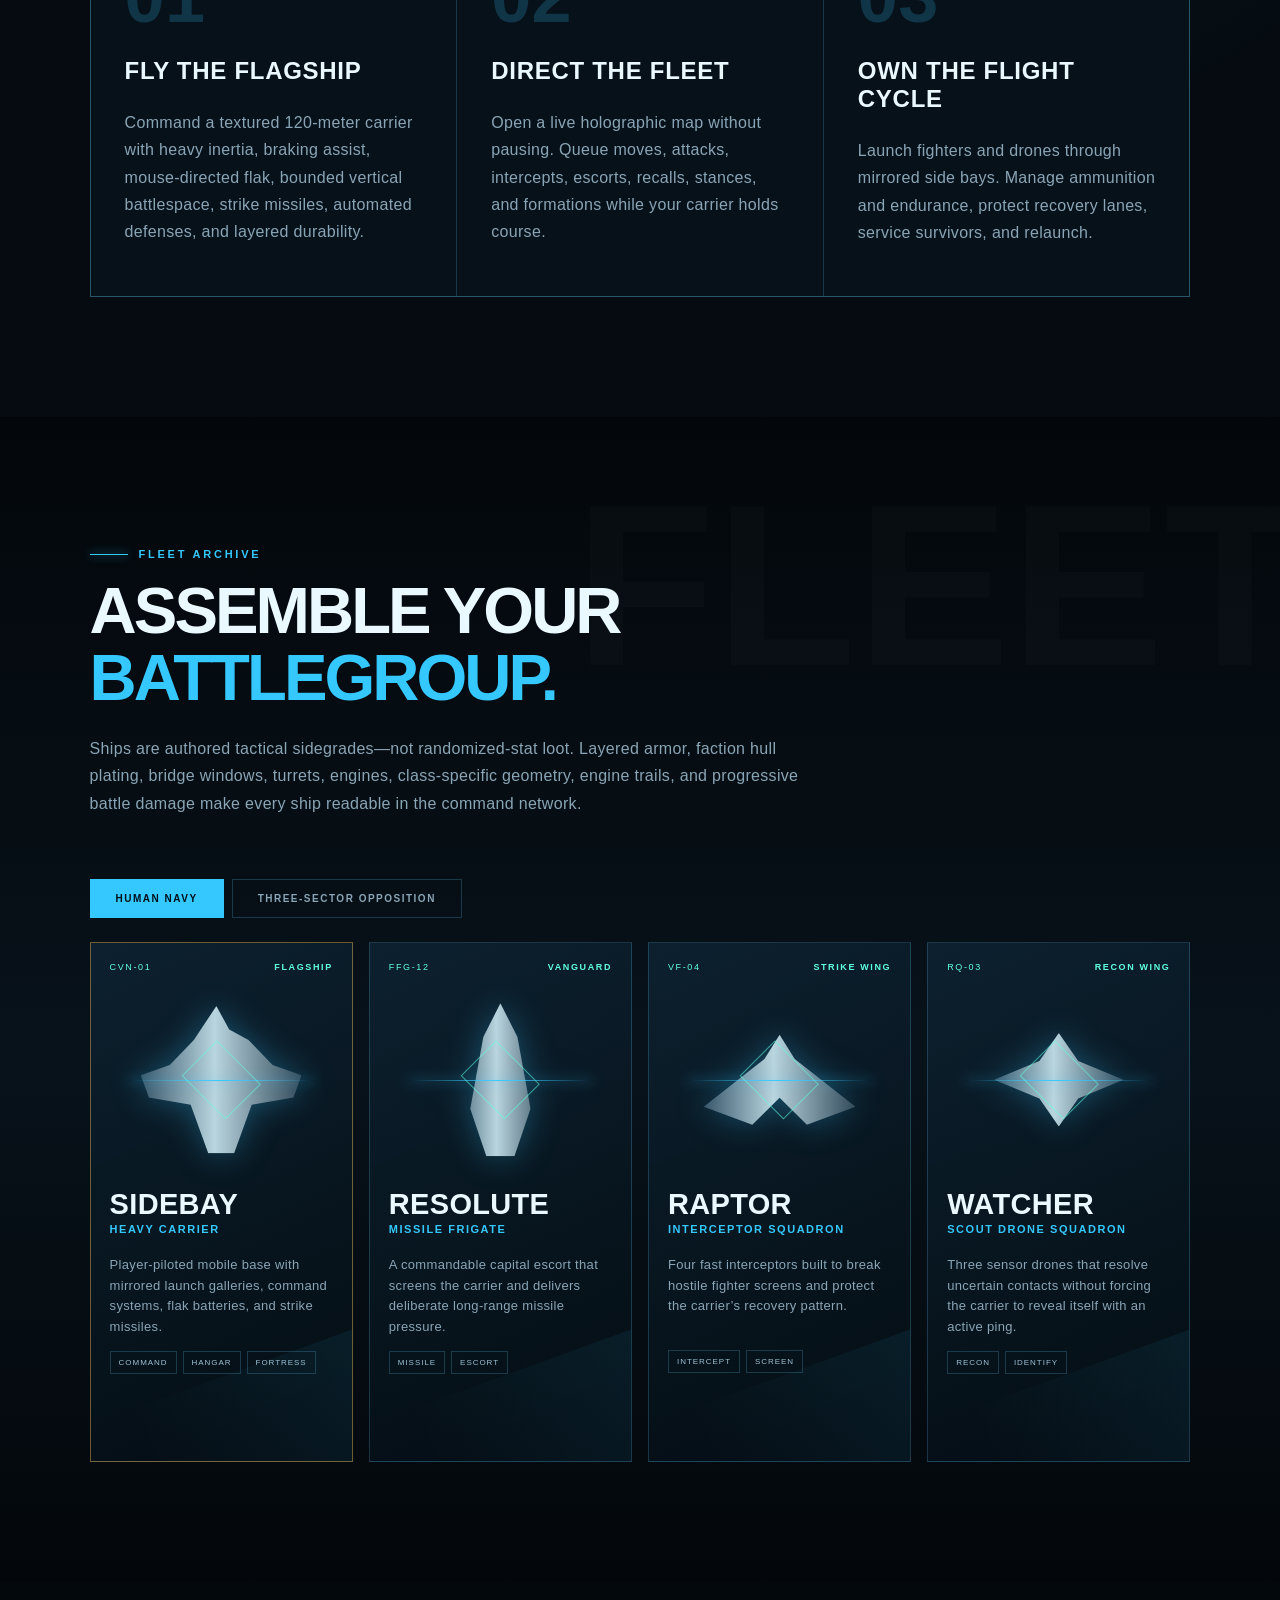
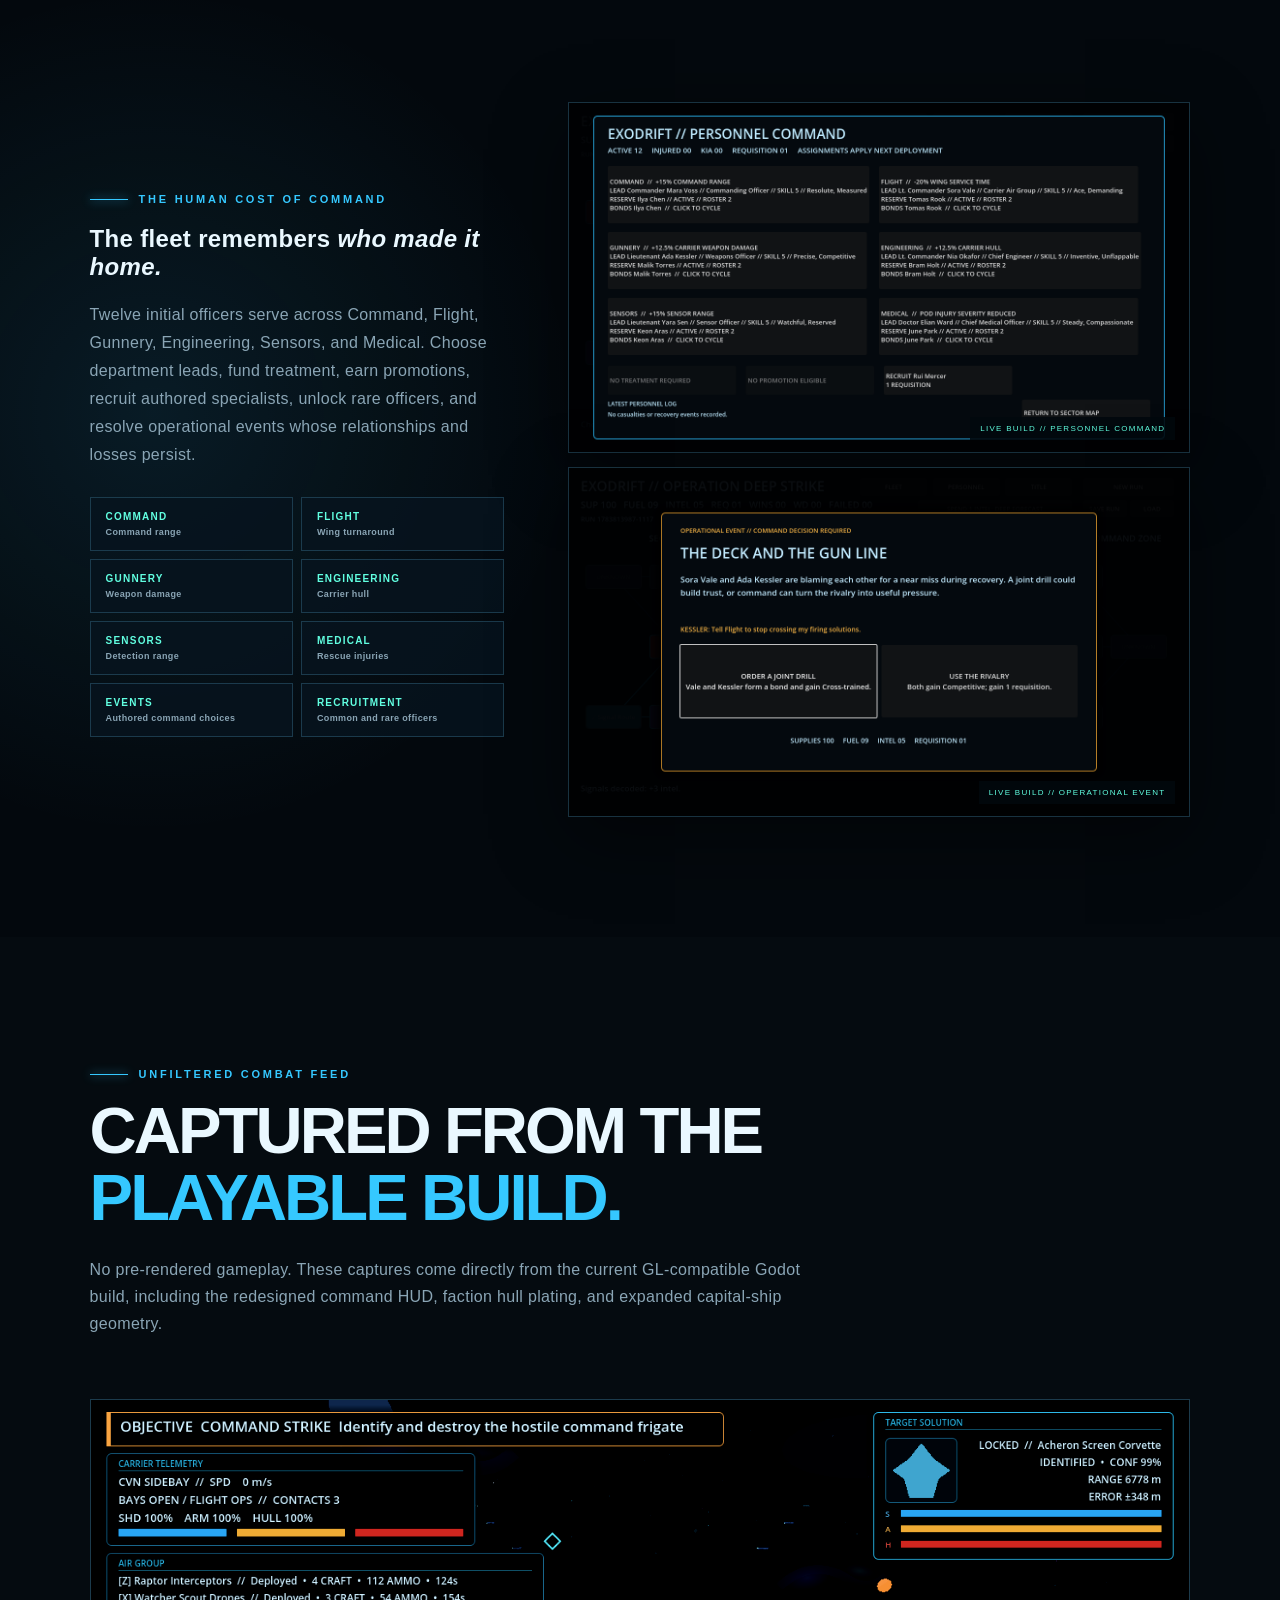
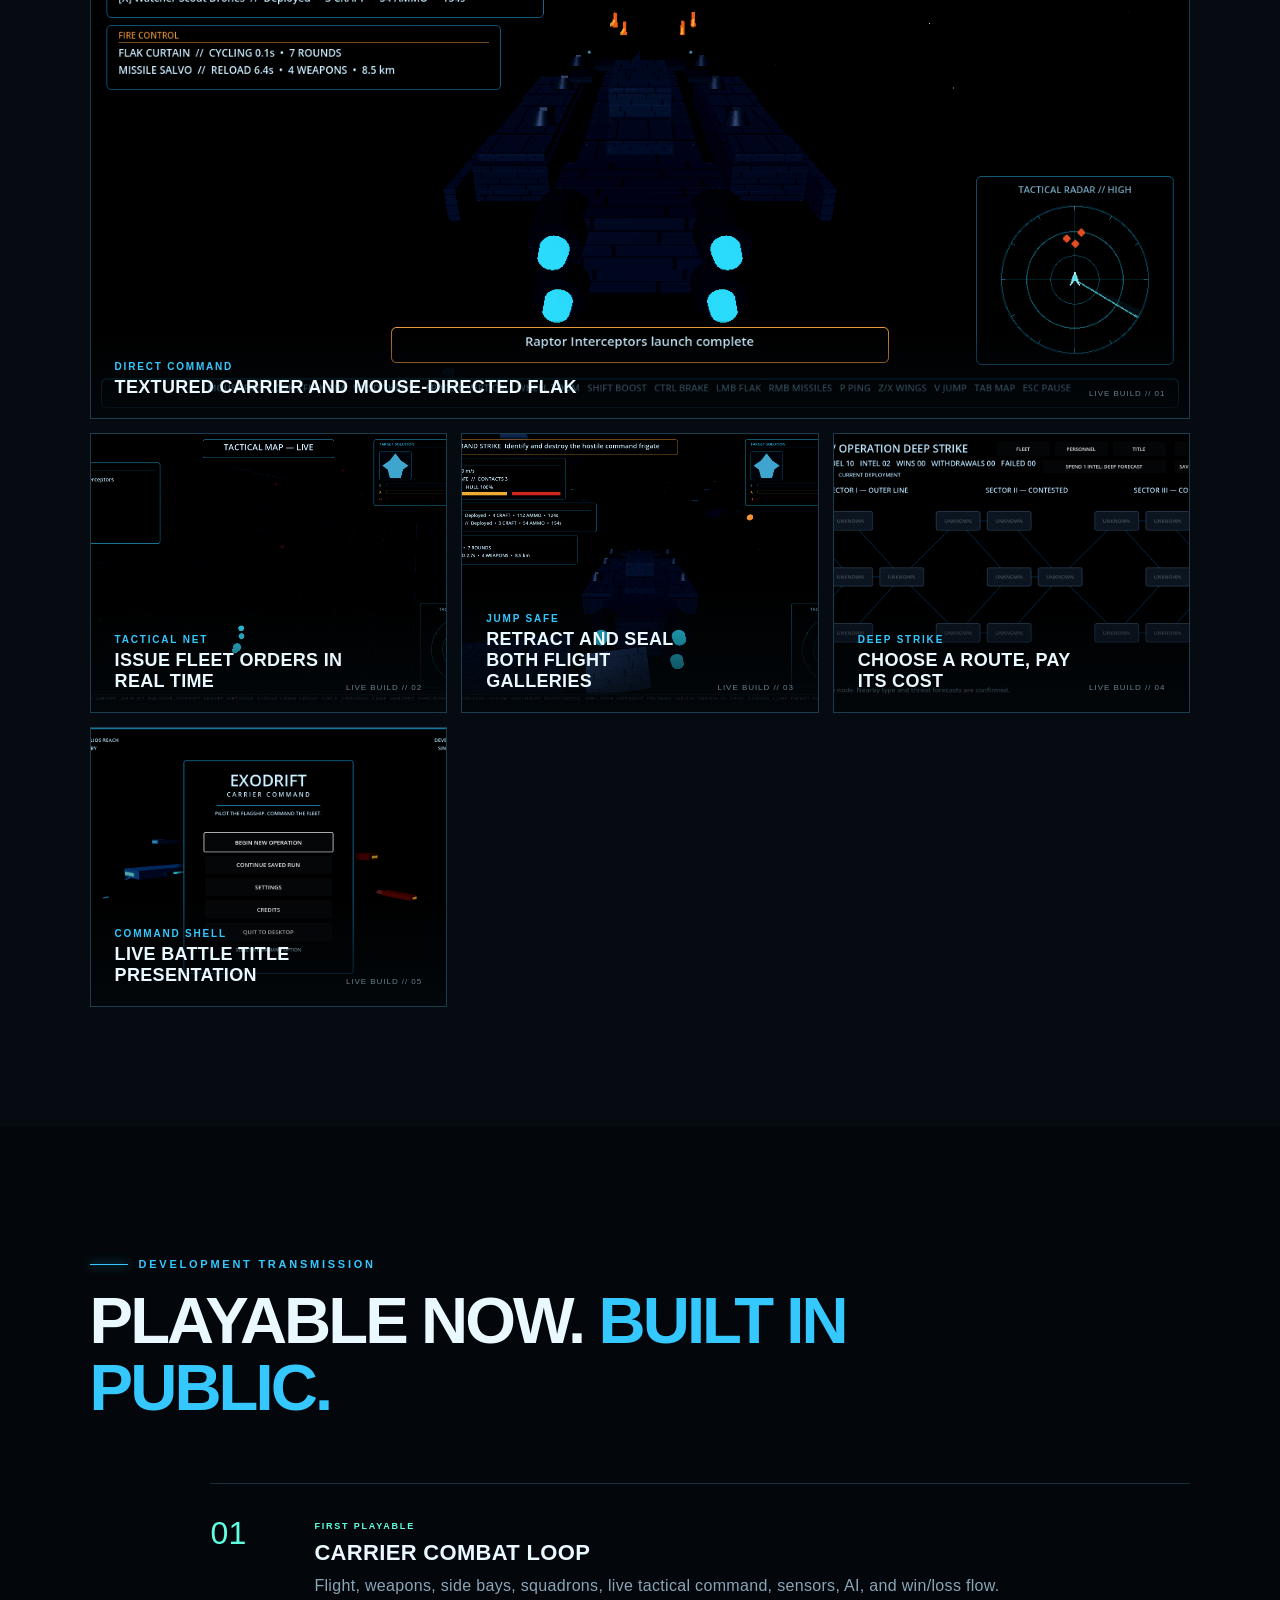
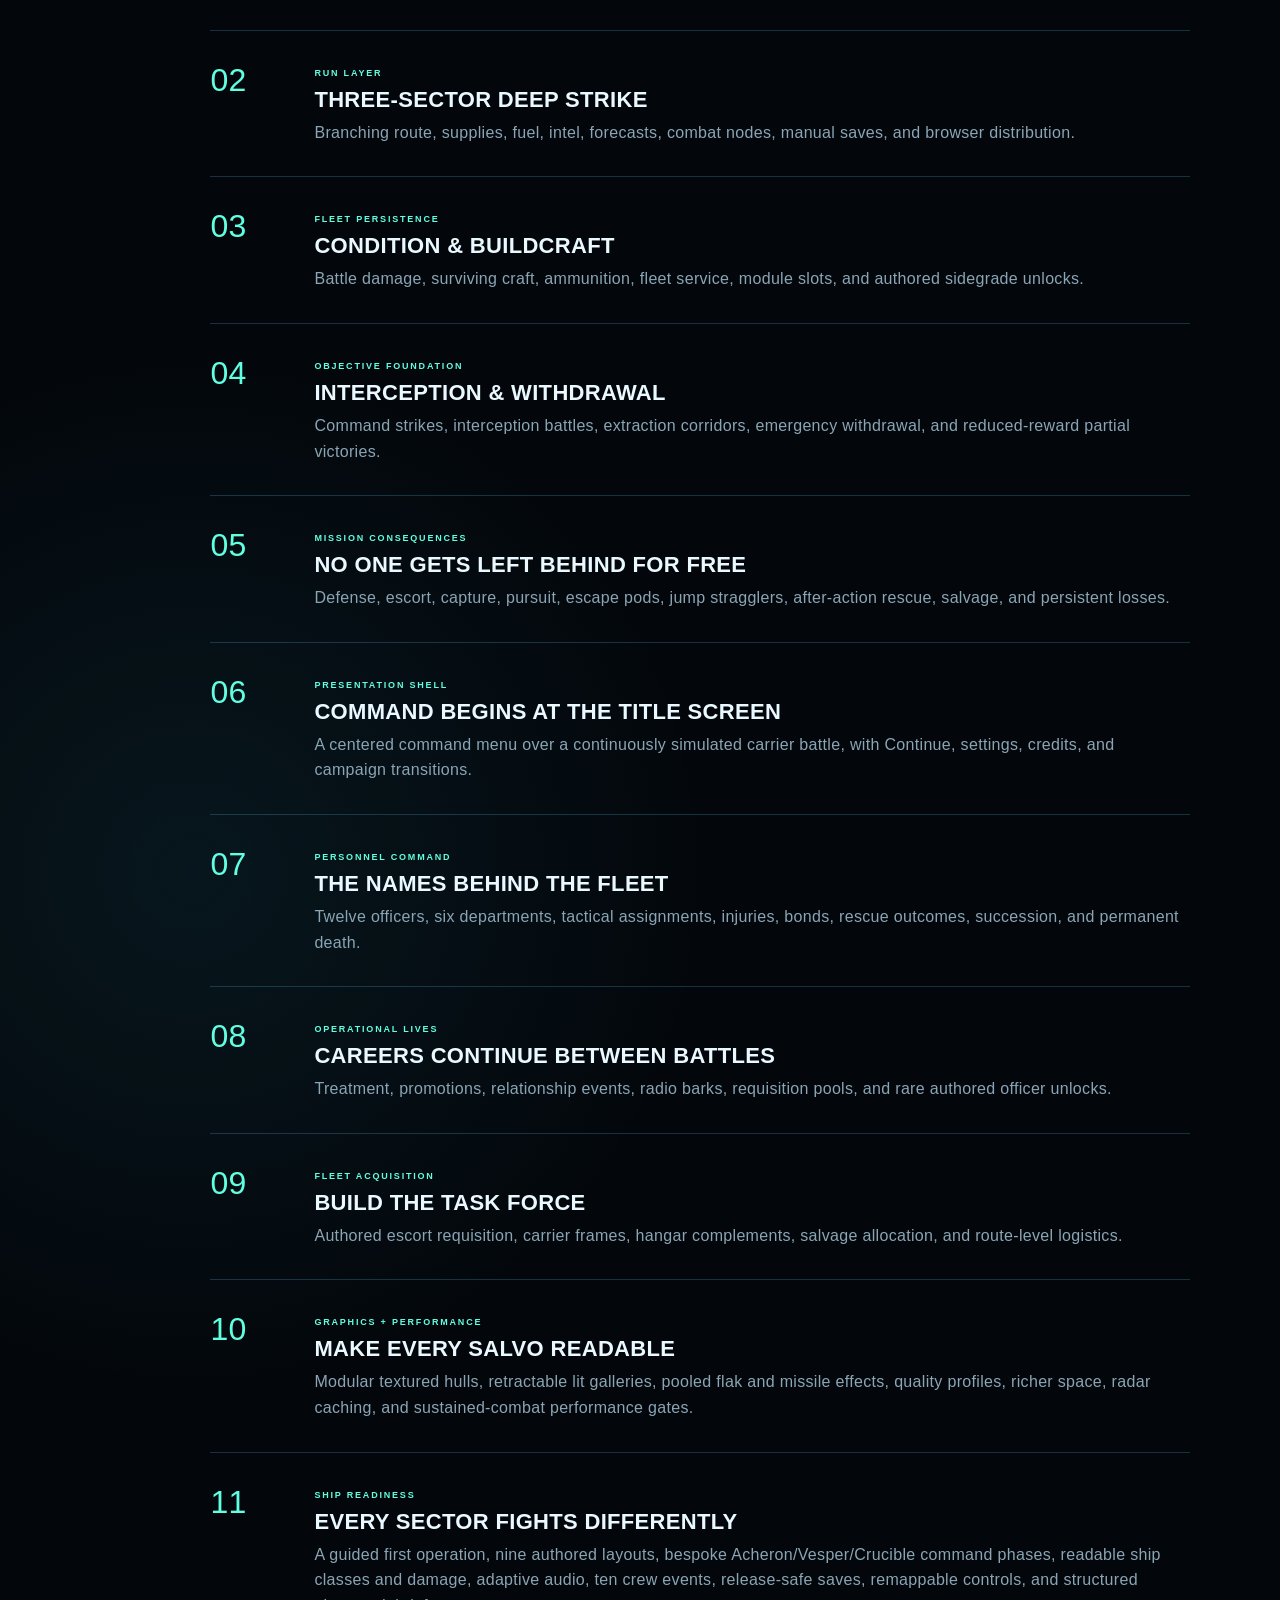
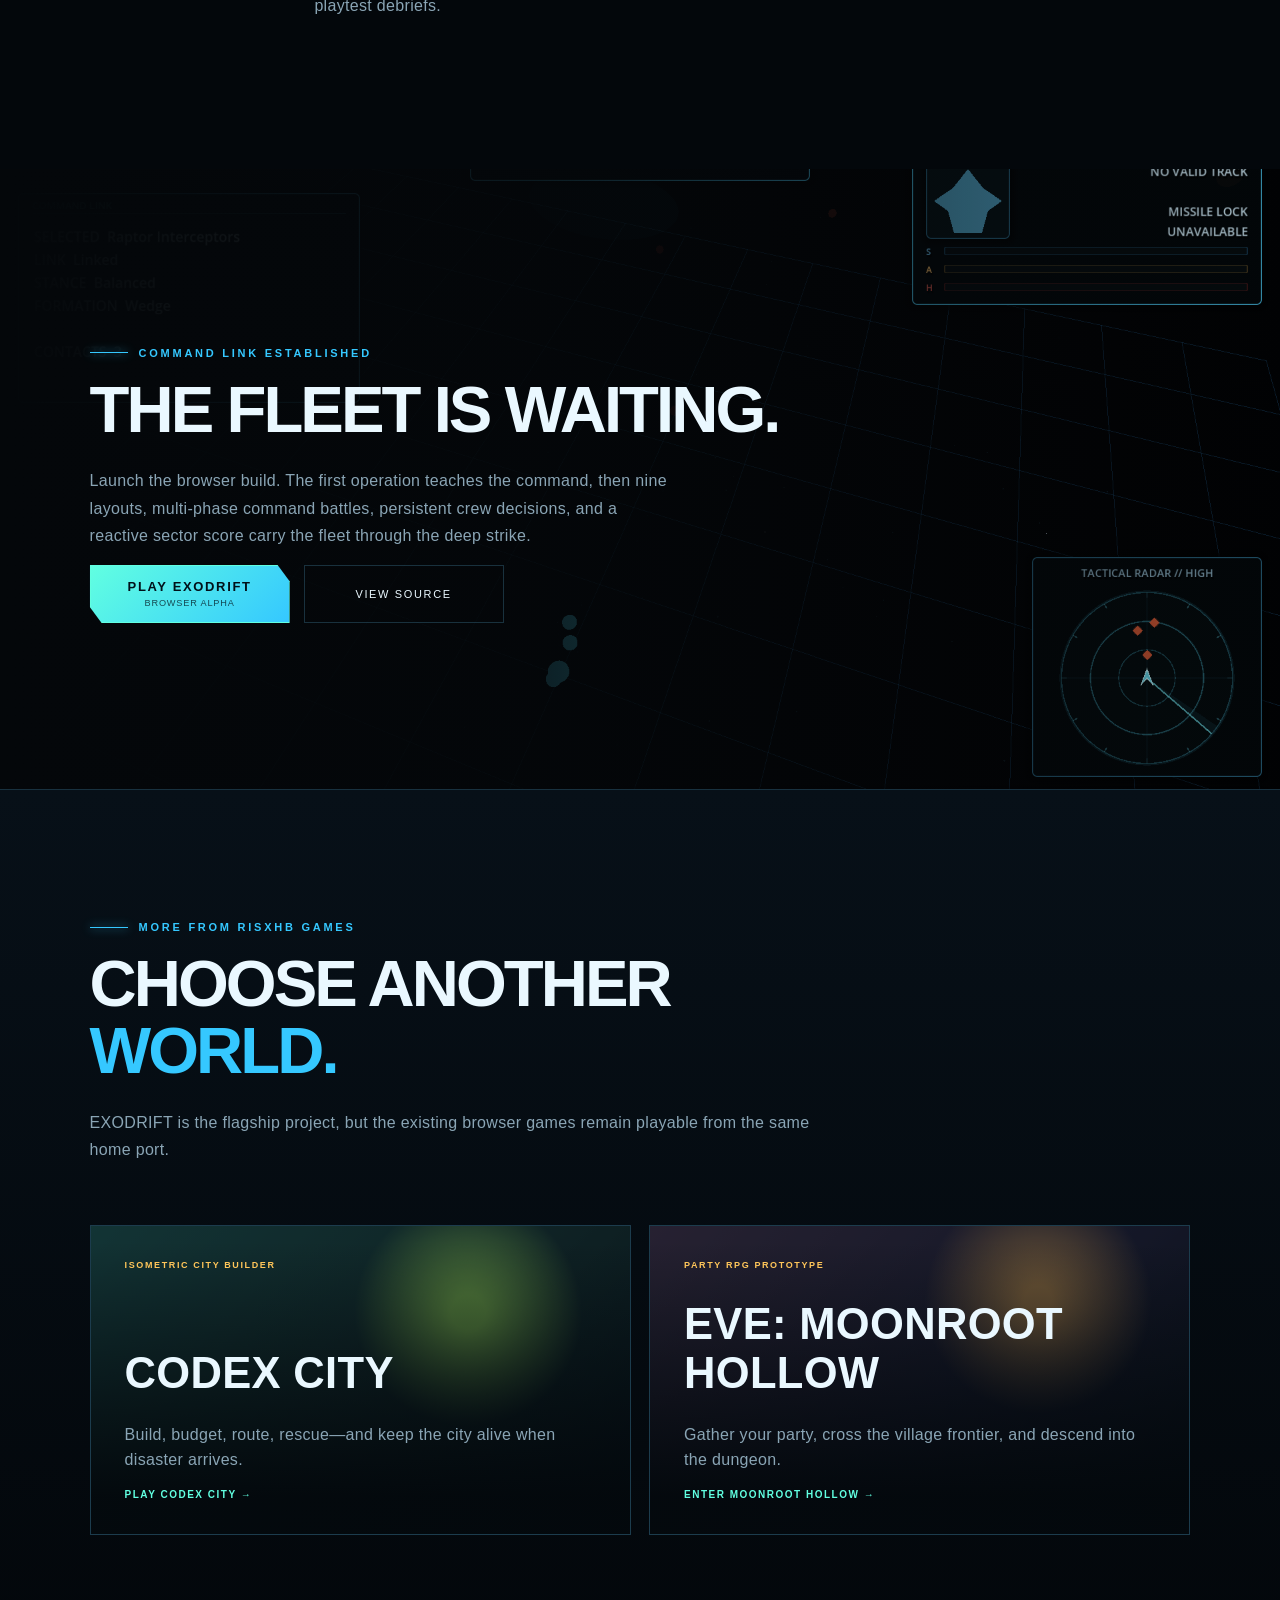
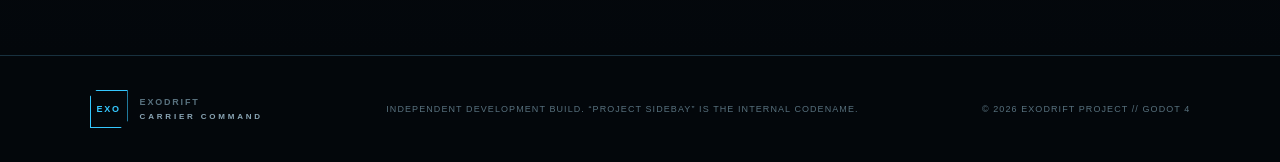
==== commit 51cb09cd: "Complete M15 ship readiness" ====
--- a/web/index.html
+++ b/web/index.html
@@ -45,7 +45,7 @@
           <a class="button primary" href="https://risxhb.github.io/exodrift/play/"><b>Deploy Now</b><small>Launch browser alpha</small></a>
           <a class="button ghost" href="#footage">Watch combat feed</a>
         </div>
-        <div class="build-note"><i></i> Guided operation build · 3 hostile fleets · PC + Web</div>
+        <div class="build-note"><i></i> Ship-readiness build · 9 encounter layouts · PC + Web</div>
       </div>
       <div class="hero-card reveal">
         <div class="card-kicker">FLAGSHIP DOSSIER // CVN-01</div>
@@ -62,7 +62,7 @@
     <section class="signal-strip" aria-label="Game highlights">
       <div><strong>01</strong><span>Direct-pilot<br>carrier combat</span></div>
       <div><strong>3D</strong><span>Live tactical<br>command map</span></div>
-      <div><strong>3</strong><span>Hostile fleet<br>doctrines</span></div>
+      <div><strong>9</strong><span>Authored encounter<br>layouts</span></div>
       <div><strong>2–3h</strong><span>Branching<br>deep-strike runs</span></div>
     </section>
 
@@ -95,7 +95,7 @@
       <div class="section-heading compact reveal">
         <p class="eyebrow"><span></span> Fleet archive</p>
         <h2>Assemble your <em>battlegroup.</em></h2>
-        <p>Ships are authored tactical sidegrades—not randomized-stat loot. Layered armor, faction hull plating, bridge windows, turrets, engines, and role-specific silhouettes make every capital ship readable in the command network.</p>
+        <p>Ships are authored tactical sidegrades—not randomized-stat loot. Layered armor, faction hull plating, bridge windows, turrets, engines, class-specific geometry, engine trails, and progressive battle damage make every ship readable in the command network.</p>
       </div>
       <div class="fleet-tabs" role="tablist" aria-label="Fleet factions">
         <button class="active" data-faction="navy">Human Navy</button>
@@ -230,7 +230,7 @@
         <div class="timeline-item complete reveal"><span>08</span><div><b>OPERATIONAL LIVES</b><h3>Careers continue between battles</h3><p>Treatment, promotions, relationship events, radio barks, requisition pools, and rare authored officer unlocks.</p></div></div>
         <div class="timeline-item complete reveal"><span>09</span><div><b>FLEET ACQUISITION</b><h3>Build the task force</h3><p>Authored escort requisition, carrier frames, hangar complements, salvage allocation, and route-level logistics.</p></div></div>
         <div class="timeline-item complete reveal"><span>10</span><div><b>GRAPHICS + PERFORMANCE</b><h3>Make every salvo readable</h3><p>Modular textured hulls, retractable lit galleries, pooled flak and missile effects, quality profiles, richer space, radar caching, and sustained-combat performance gates.</p></div></div>
-        <div class="timeline-item current reveal"><span>11</span><div><b>GUIDED OPERATION + SECTOR IDENTITY</b><h3>Teach the command, then change the war</h3><p>A six-step first-operation orientation, Acheron/Vesper/Crucible fleet doctrines, sector-specific formations and space palettes, and navy/raider/alien capital-ship art. Bespoke command battles and external playtesting are next.</p></div></div>
+        <div class="timeline-item complete reveal"><span>11</span><div><b>SHIP READINESS</b><h3>Every sector fights differently</h3><p>A guided first operation, nine authored layouts, bespoke Acheron/Vesper/Crucible command phases, readable ship classes and damage, adaptive audio, ten crew events, release-safe saves, remappable controls, and structured playtest debriefs.</p></div></div>
       </div>
     </section>
 
@@ -239,7 +239,7 @@
       <div class="reveal">
         <p class="eyebrow"><span></span> Command link established</p>
         <h2>The fleet is waiting.</h2>
-        <p>Launch the browser build. The first operation now guides new commanders through helm control, sensors, flight operations, the live tactical map, and intent-level fleet orders.</p>
+        <p>Launch the browser build. The first operation teaches the command, then nine layouts, multi-phase command battles, persistent crew decisions, and a reactive sector score carry the fleet through the deep strike.</p>
         <div class="hero-actions">
           <a class="button primary" href="https://risxhb.github.io/exodrift/play/"><b>Play EXODRIFT</b><small>Browser alpha</small></a>
           <a class="button ghost" href="https://github.com/Risxhb/exodrift">View source</a>
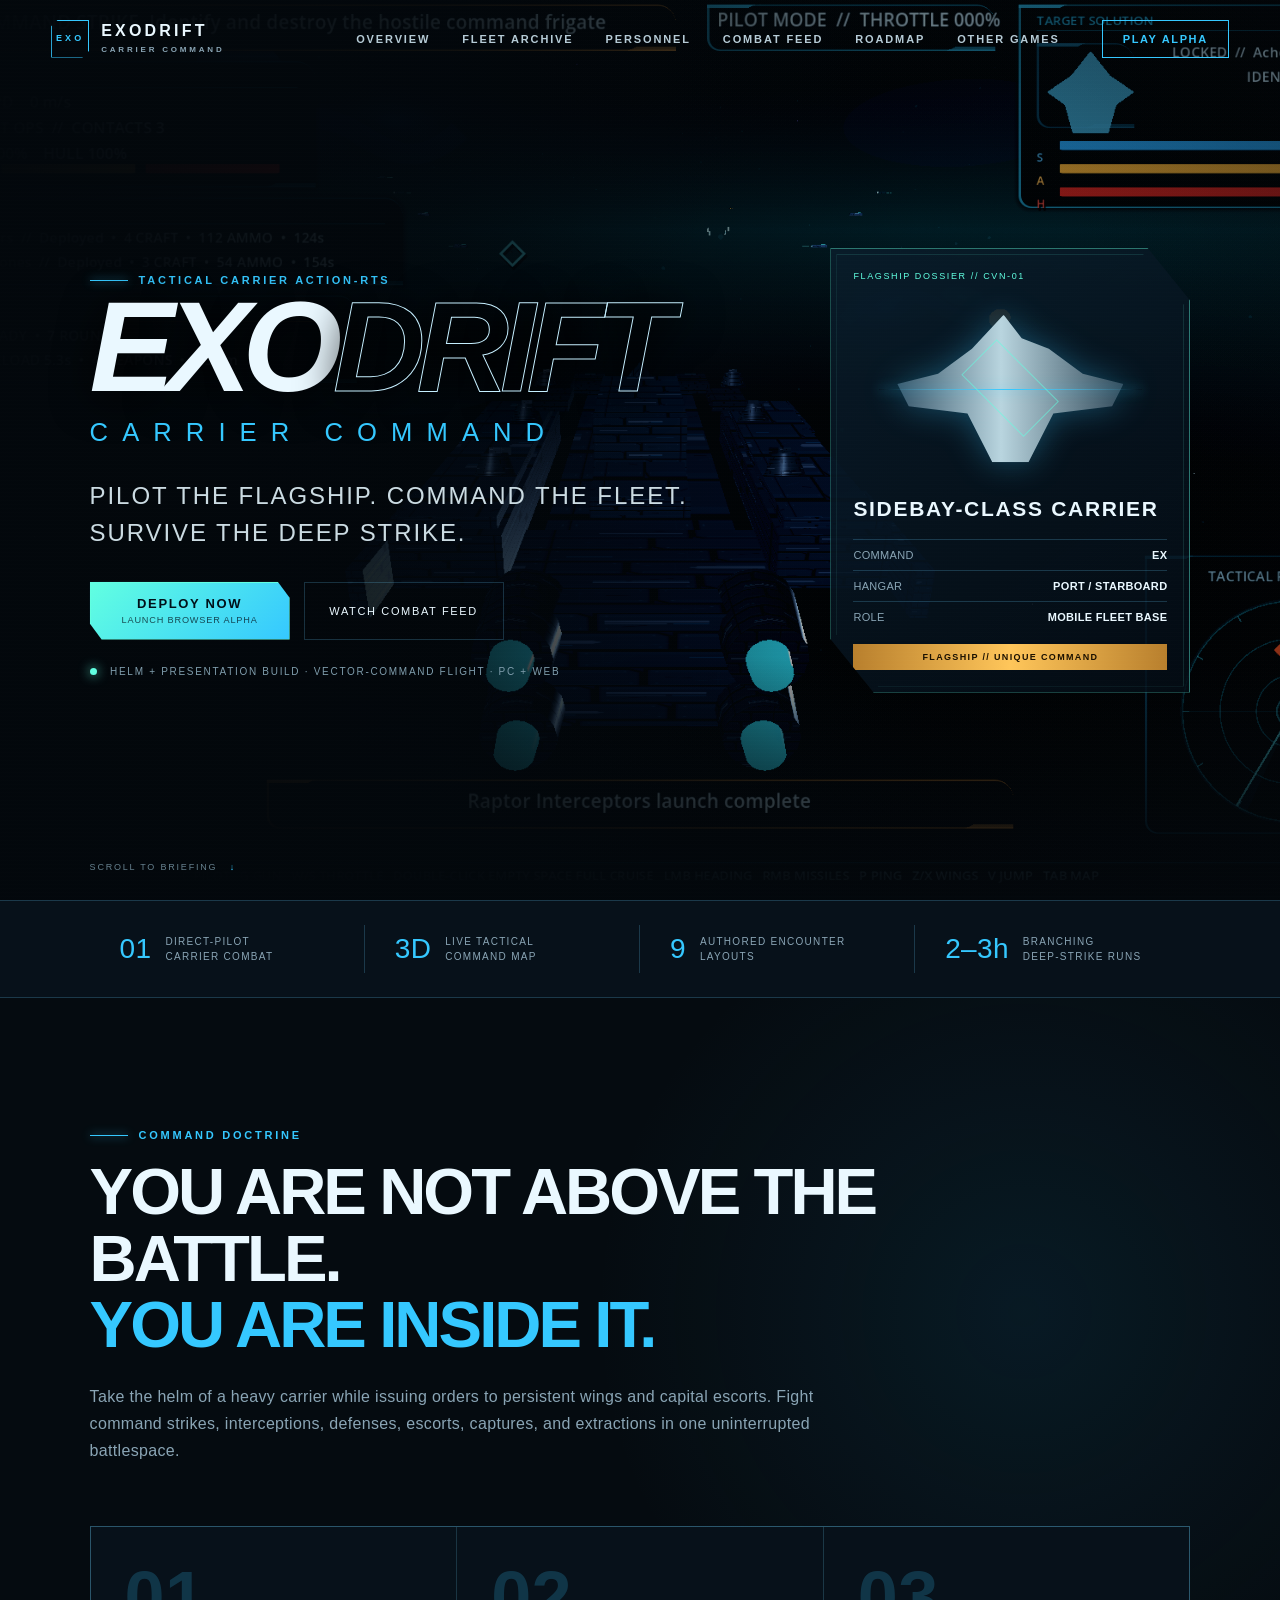
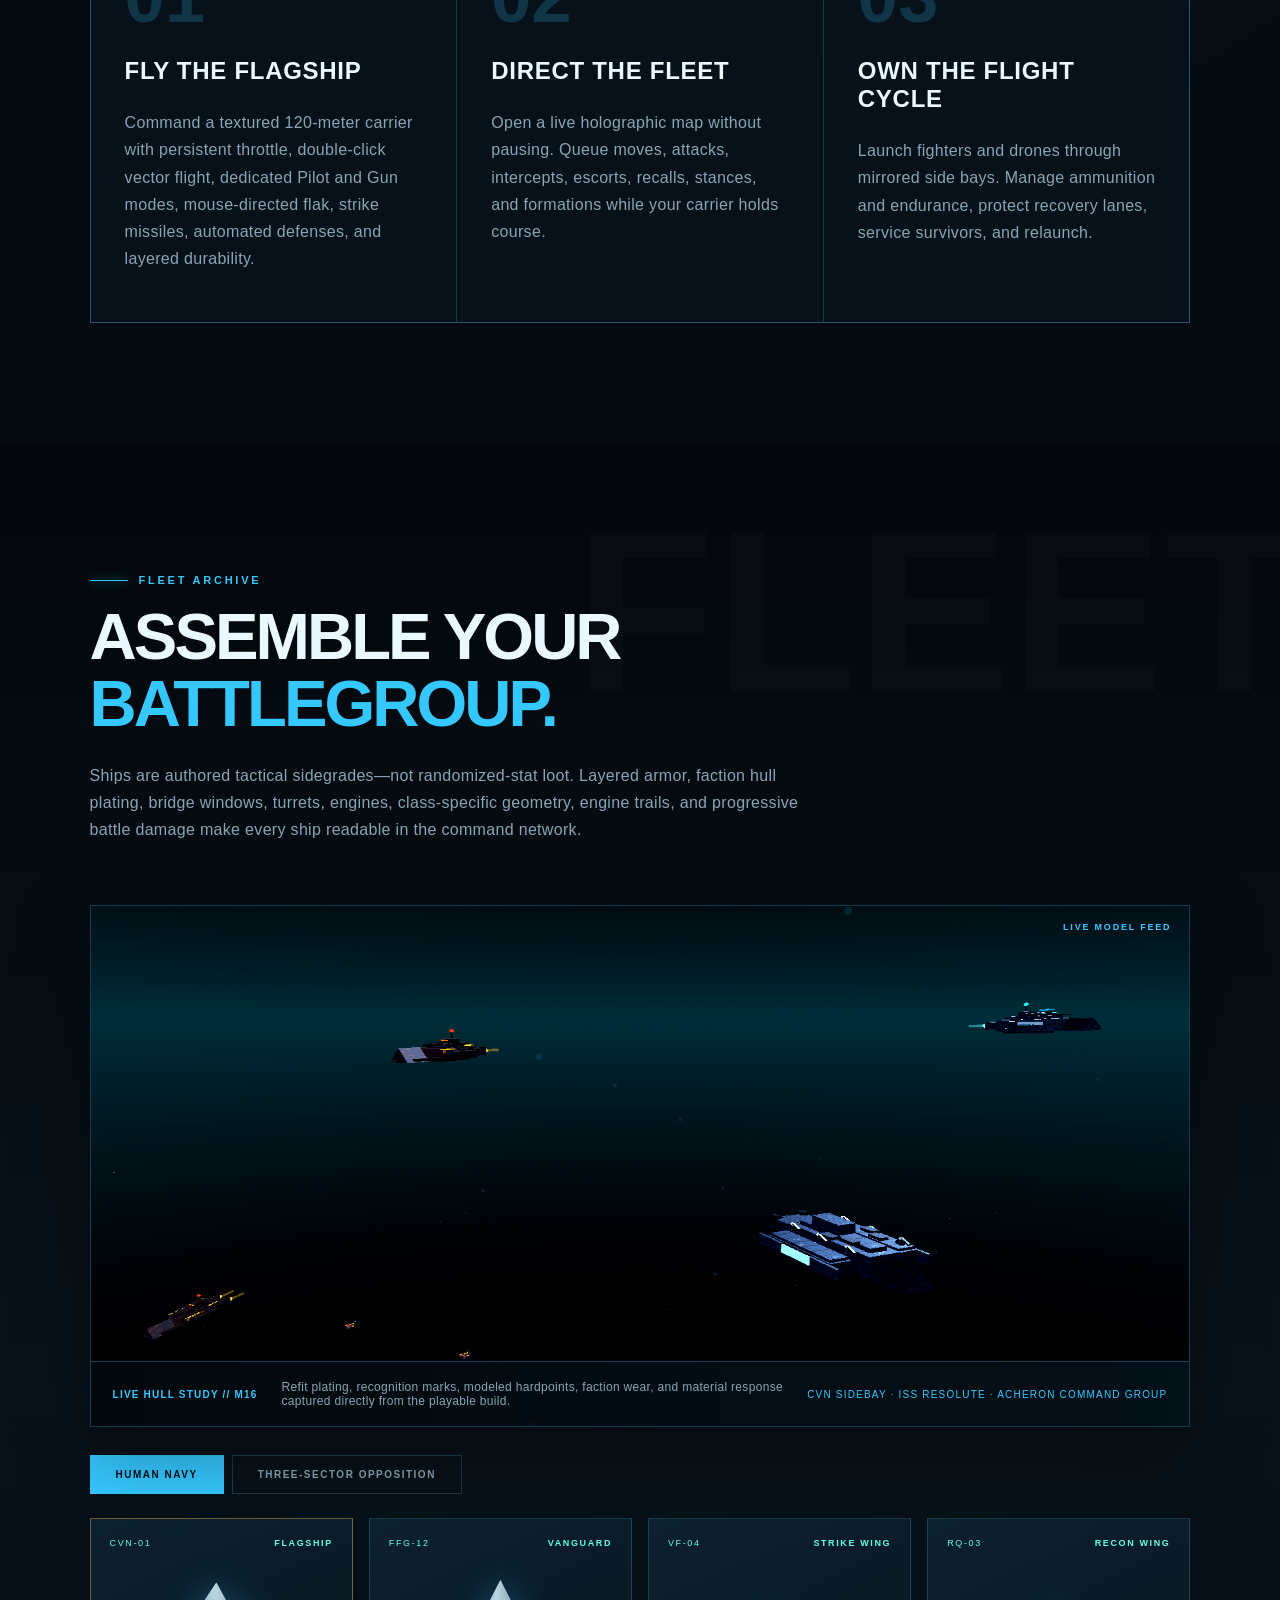
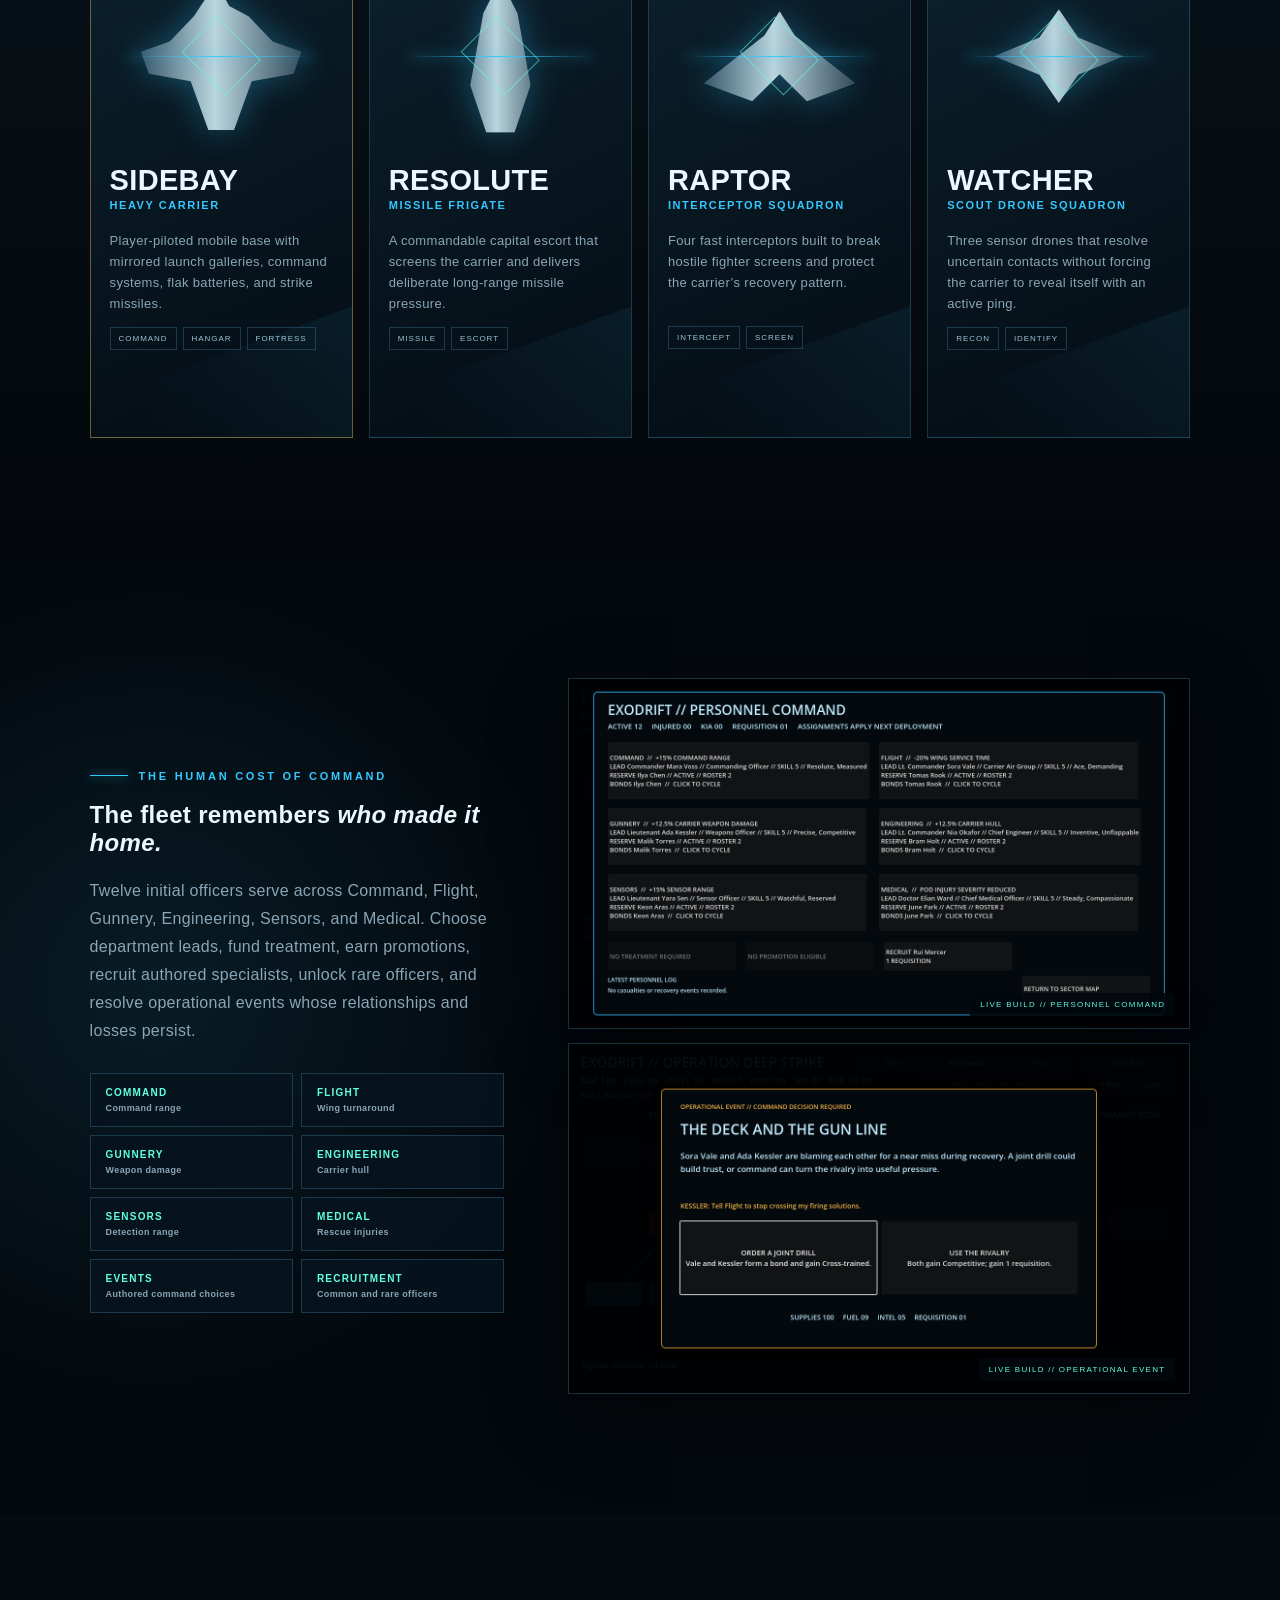
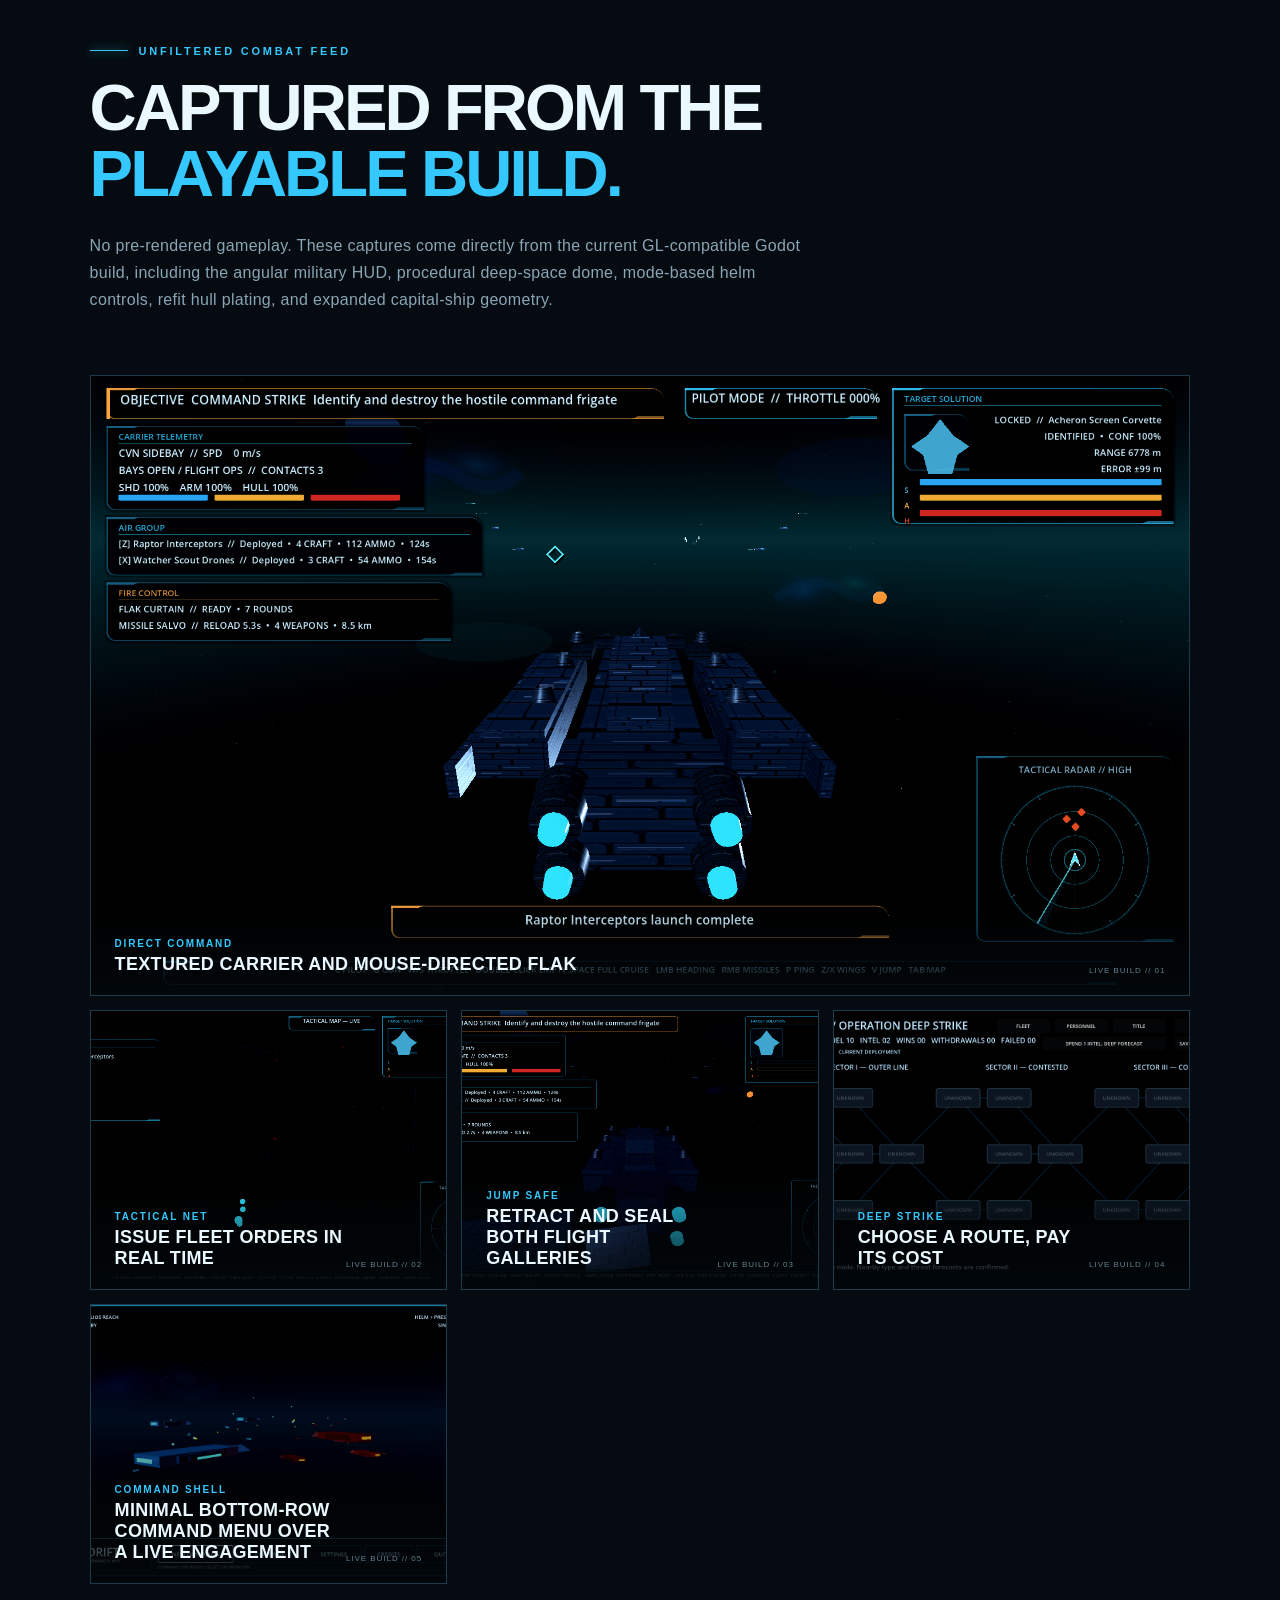
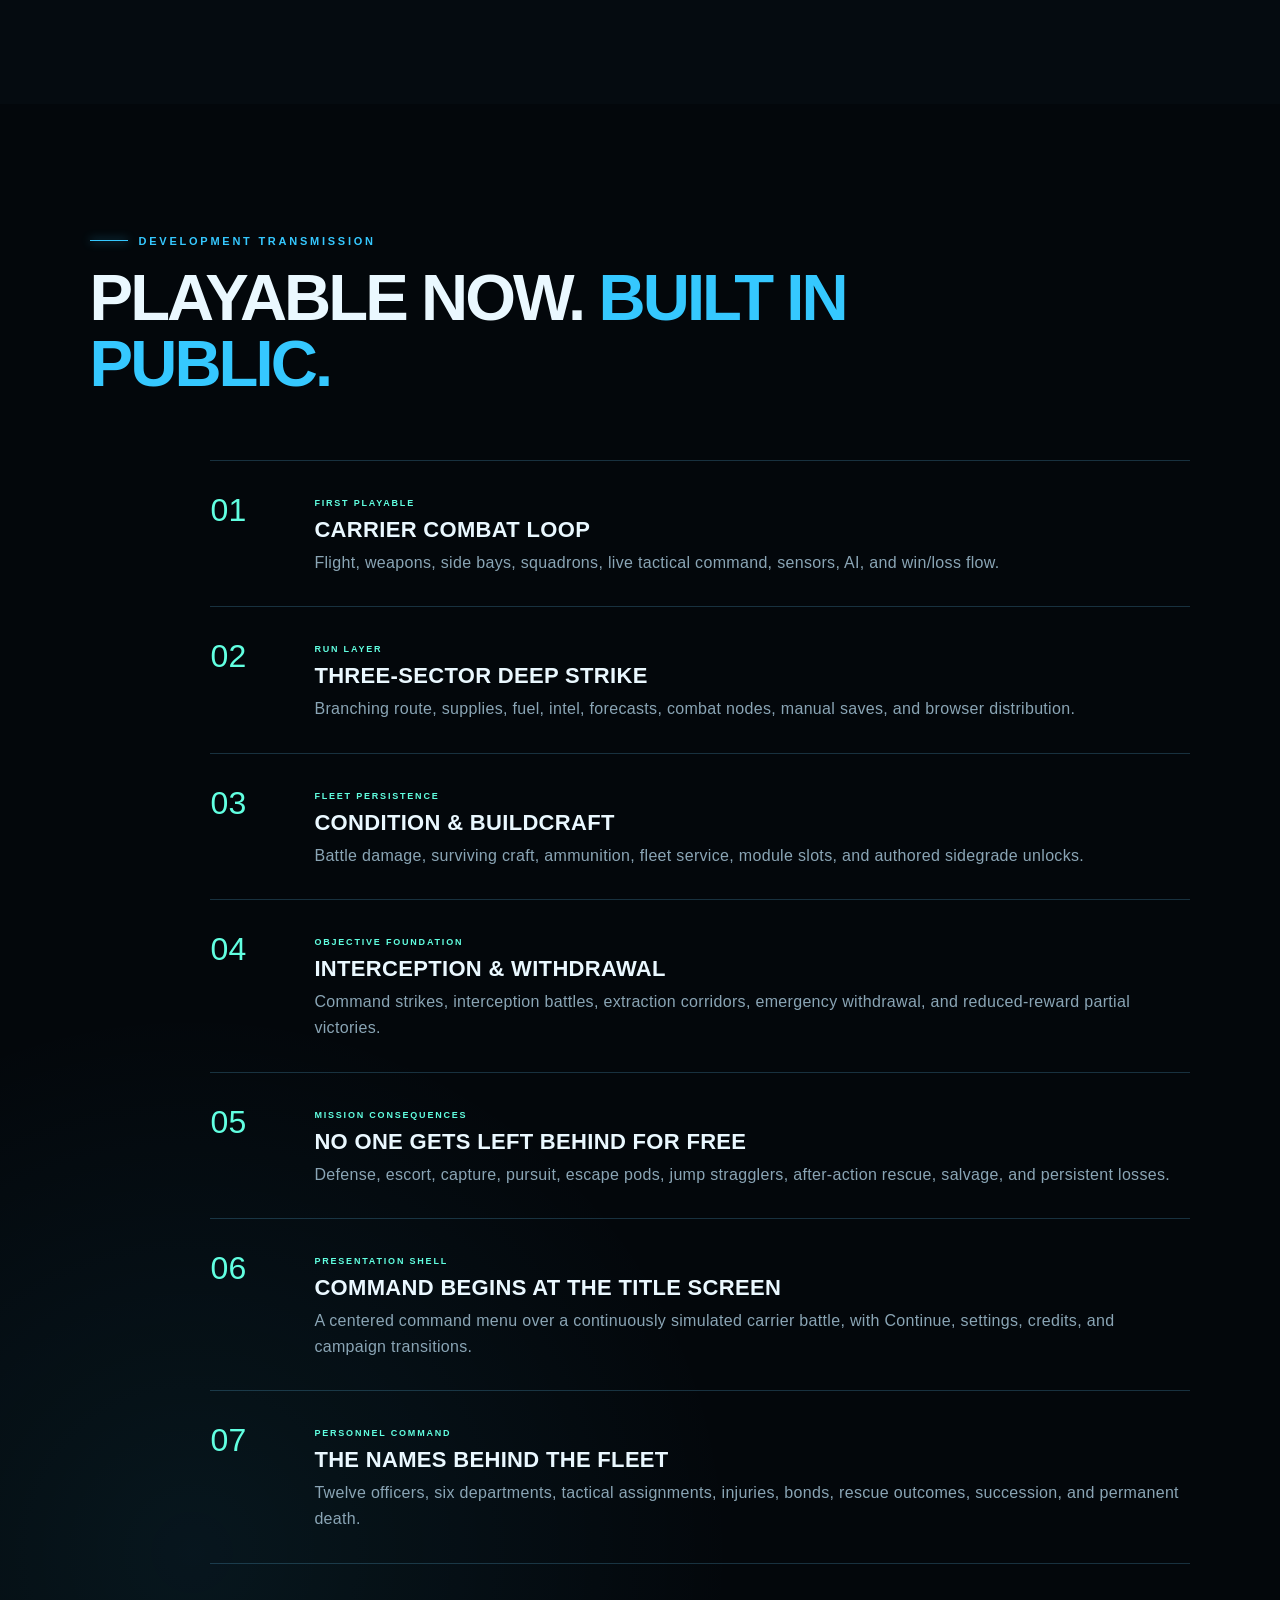
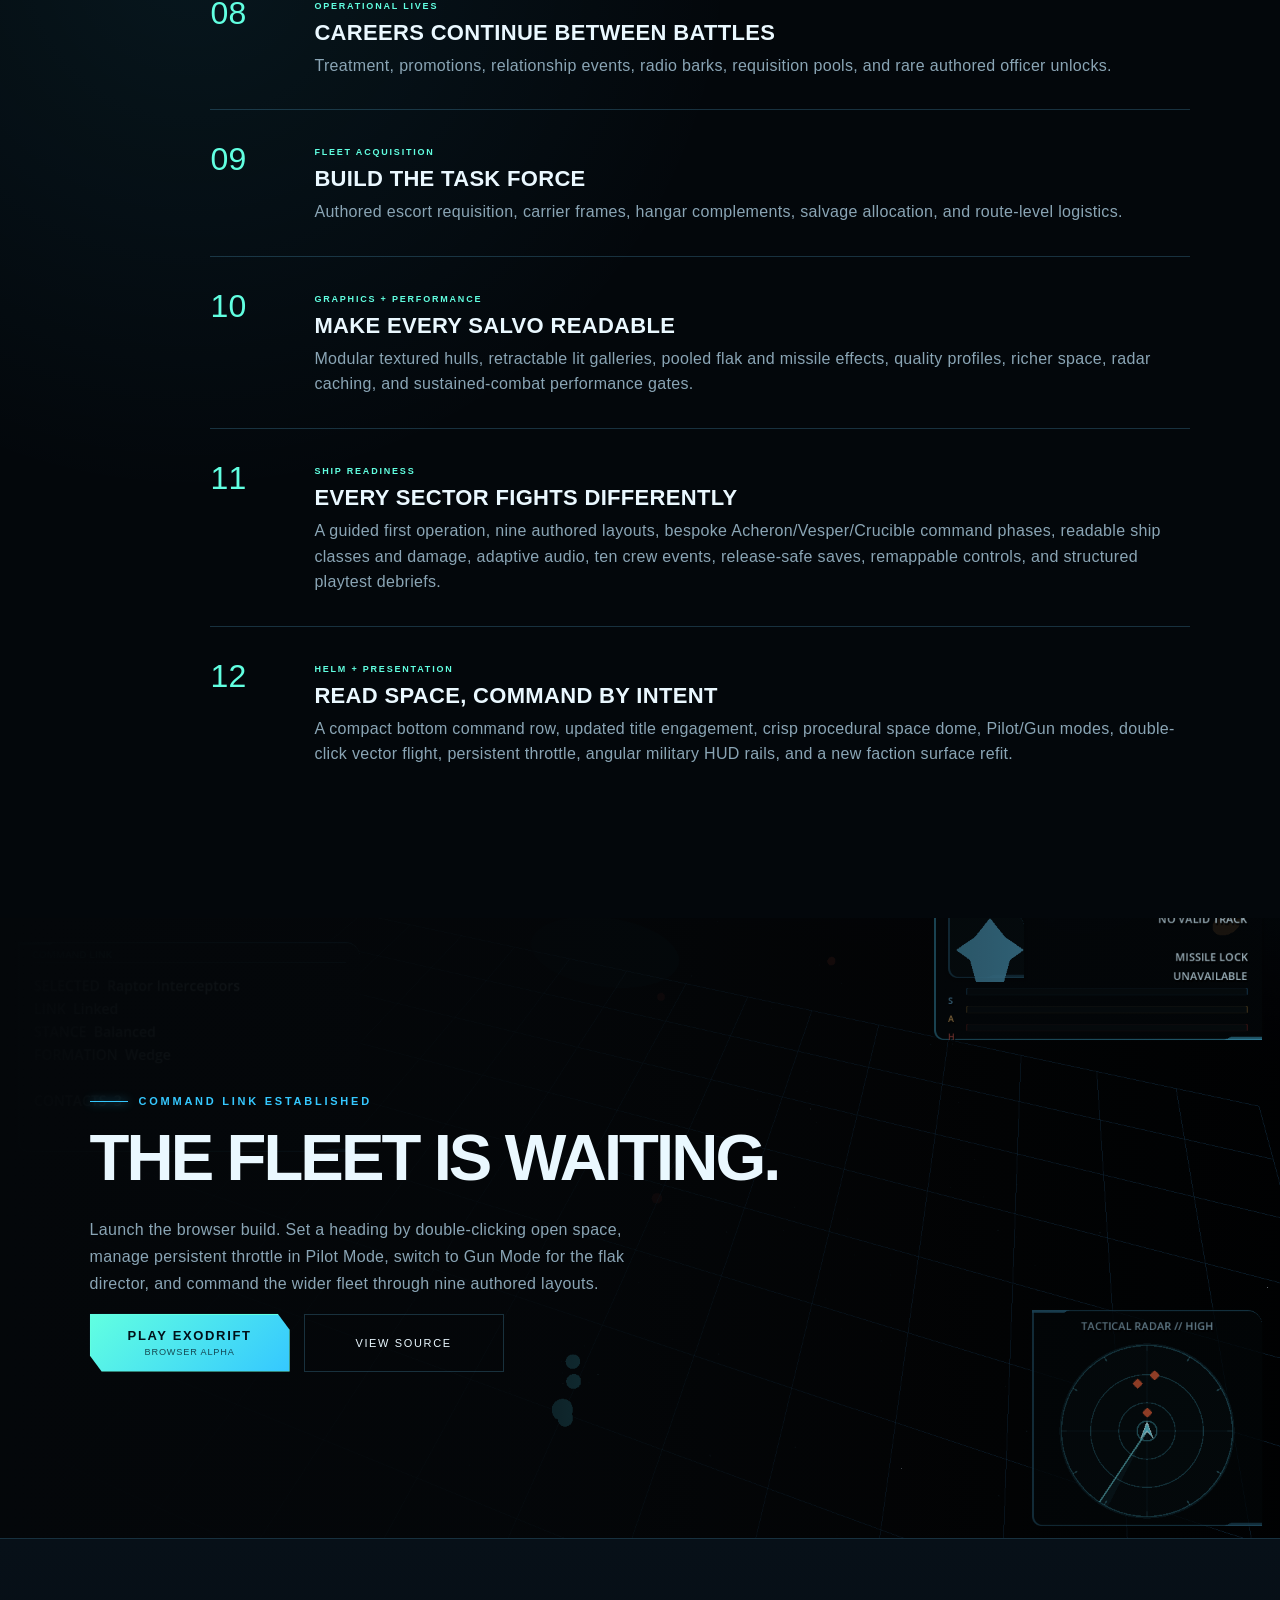
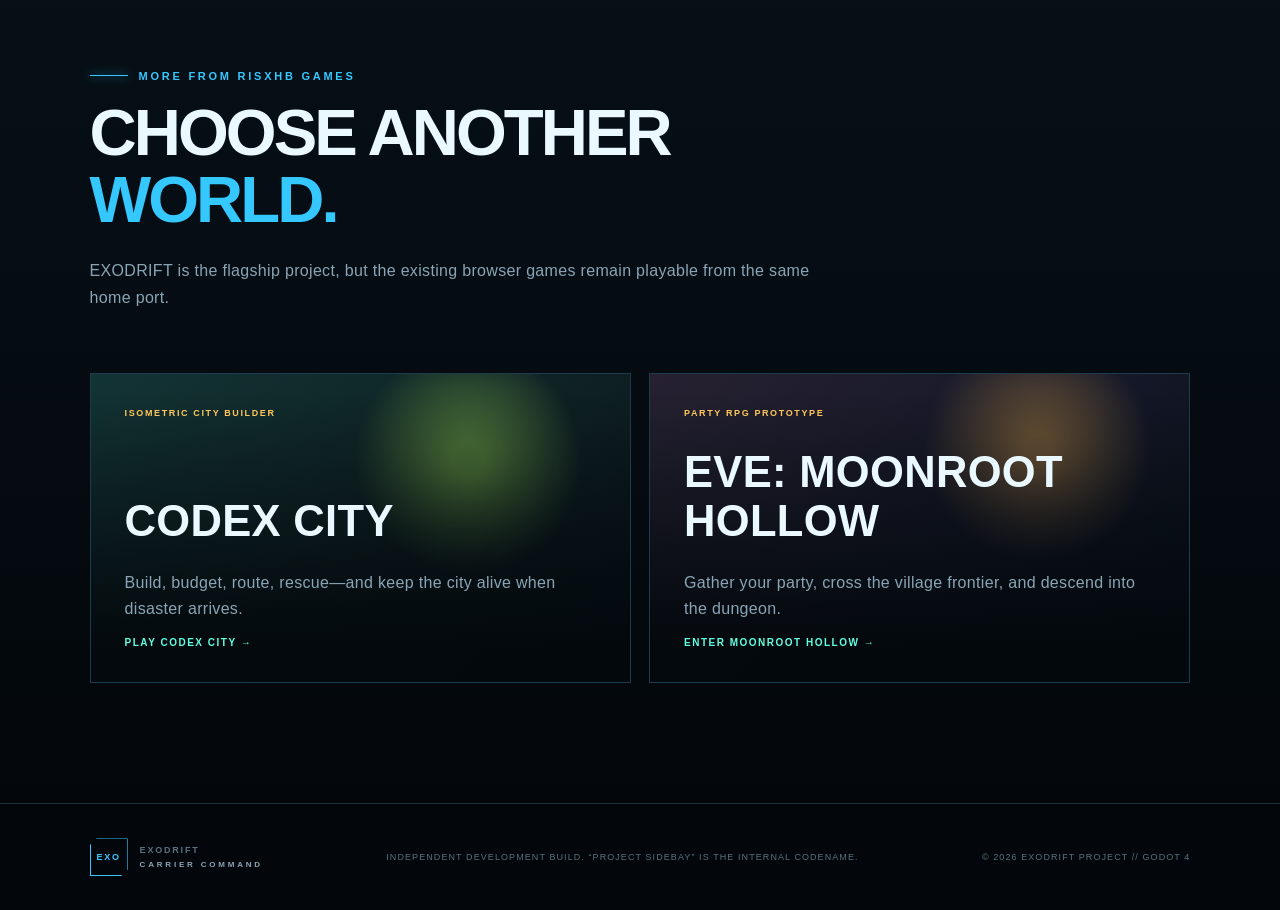
==== commit c8088592: "Complete M16 helm and presentation refit" ====
--- a/web/index.html
+++ b/web/index.html
@@ -4,7 +4,7 @@
   <meta charset="utf-8">
   <meta name="viewport" content="width=device-width, initial-scale=1">
   <meta name="theme-color" content="#050b12">
-  <meta name="description" content="EXODRIFT: Carrier Command is a guided single-player action-RTS where you pilot a textured heavy carrier and command the fleet across three hostile sectors in real time.">
+  <meta name="description" content="EXODRIFT: Carrier Command is a single-player action-RTS with vector-command carrier flight, gun and pilot modes, textured fleet combat, and live tactical command across three hostile sectors.">
   <meta property="og:title" content="EXODRIFT: Carrier Command">
   <meta property="og:description" content="Pilot the flagship. Command the fleet. Survive the deep strike.">
   <meta property="og:type" content="website">
@@ -45,7 +45,7 @@
           <a class="button primary" href="https://risxhb.github.io/exodrift/play/"><b>Deploy Now</b><small>Launch browser alpha</small></a>
           <a class="button ghost" href="#footage">Watch combat feed</a>
         </div>
-        <div class="build-note"><i></i> Ship-readiness build · 9 encounter layouts · PC + Web</div>
+        <div class="build-note"><i></i> Helm + presentation build · Vector-command flight · PC + Web</div>
       </div>
       <div class="hero-card reveal">
         <div class="card-kicker">FLAGSHIP DOSSIER // CVN-01</div>
@@ -76,7 +76,7 @@
         <article class="pillar reveal">
           <div class="pillar-number">01</div>
           <h3>Fly the flagship</h3>
-          <p>Command a textured 120-meter carrier with heavy inertia, braking assist, mouse-directed flak, bounded vertical battlespace, strike missiles, automated defenses, and layered durability.</p>
+          <p>Command a textured 120-meter carrier with persistent throttle, double-click vector flight, dedicated Pilot and Gun modes, mouse-directed flak, strike missiles, automated defenses, and layered durability.</p>
         </article>
         <article class="pillar reveal">
           <div class="pillar-number">02</div>
@@ -97,6 +97,10 @@
         <h2>Assemble your <em>battlegroup.</em></h2>
         <p>Ships are authored tactical sidegrades—not randomized-stat loot. Layered armor, faction hull plating, bridge windows, turrets, engines, class-specific geometry, engine trails, and progressive battle damage make every ship readable in the command network.</p>
       </div>
+      <figure class="fleet-live-capture reveal">
+        <img src="assets/ship-showcase-m16.png" alt="Live Godot capture of the newly modeled Sidebay carrier, Resolute escort, Acheron ships, and fighter formation">
+        <figcaption><b>LIVE HULL STUDY // M16</b><span>Refit plating, recognition marks, modeled hardpoints, faction wear, and material response captured directly from the playable build.</span><i>CVN SIDEBAY · ISS RESOLUTE · ACHERON COMMAND GROUP</i></figcaption>
+      </figure>
       <div class="fleet-tabs" role="tablist" aria-label="Fleet factions">
         <button class="active" data-faction="navy">Human Navy</button>
         <button data-faction="opposition">Three-Sector Opposition</button>
@@ -188,7 +192,7 @@
       <div class="section-heading compact reveal">
         <p class="eyebrow"><span></span> Unfiltered combat feed</p>
         <h2>Captured from the <em>playable build.</em></h2>
-        <p>No pre-rendered gameplay. These captures come directly from the current GL-compatible Godot build, including the redesigned command HUD, faction hull plating, and expanded capital-ship geometry.</p>
+        <p>No pre-rendered gameplay. These captures come directly from the current GL-compatible Godot build, including the angular military HUD, procedural deep-space dome, mode-based helm controls, refit hull plating, and expanded capital-ship geometry.</p>
       </div>
       <div class="gallery">
         <figure class="gallery-main reveal">
@@ -208,8 +212,8 @@
           <figcaption><b>DEEP STRIKE</b><span>Choose a route, pay its cost</span><i>LIVE BUILD // 04</i></figcaption>
         </figure>
         <figure class="reveal">
-          <img src="assets/menu-preview.png" alt="Centered EXODRIFT command menu over a live fleet battle">
-          <figcaption><b>COMMAND SHELL</b><span>Live battle title presentation</span><i>LIVE BUILD // 05</i></figcaption>
+          <img src="assets/menu-preview.png" alt="Compact bottom EXODRIFT command row beneath a live fleet battle">
+          <figcaption><b>COMMAND SHELL</b><span>Minimal bottom-row command menu over a live engagement</span><i>LIVE BUILD // 05</i></figcaption>
         </figure>
       </div>
     </section>
@@ -231,6 +235,7 @@
         <div class="timeline-item complete reveal"><span>09</span><div><b>FLEET ACQUISITION</b><h3>Build the task force</h3><p>Authored escort requisition, carrier frames, hangar complements, salvage allocation, and route-level logistics.</p></div></div>
         <div class="timeline-item complete reveal"><span>10</span><div><b>GRAPHICS + PERFORMANCE</b><h3>Make every salvo readable</h3><p>Modular textured hulls, retractable lit galleries, pooled flak and missile effects, quality profiles, richer space, radar caching, and sustained-combat performance gates.</p></div></div>
         <div class="timeline-item complete reveal"><span>11</span><div><b>SHIP READINESS</b><h3>Every sector fights differently</h3><p>A guided first operation, nine authored layouts, bespoke Acheron/Vesper/Crucible command phases, readable ship classes and damage, adaptive audio, ten crew events, release-safe saves, remappable controls, and structured playtest debriefs.</p></div></div>
+        <div class="timeline-item complete reveal"><span>12</span><div><b>HELM + PRESENTATION</b><h3>Read space, command by intent</h3><p>A compact bottom command row, updated title engagement, crisp procedural space dome, Pilot/Gun modes, double-click vector flight, persistent throttle, angular military HUD rails, and a new faction surface refit.</p></div></div>
       </div>
     </section>
 
@@ -239,7 +244,7 @@
       <div class="reveal">
         <p class="eyebrow"><span></span> Command link established</p>
         <h2>The fleet is waiting.</h2>
-        <p>Launch the browser build. The first operation teaches the command, then nine layouts, multi-phase command battles, persistent crew decisions, and a reactive sector score carry the fleet through the deep strike.</p>
+        <p>Launch the browser build. Set a heading by double-clicking open space, manage persistent throttle in Pilot Mode, switch to Gun Mode for the flak director, and command the wider fleet through nine authored layouts.</p>
         <div class="hero-actions">
           <a class="button primary" href="https://risxhb.github.io/exodrift/play/"><b>Play EXODRIFT</b><small>Browser alpha</small></a>
           <a class="button ghost" href="https://github.com/Risxhb/exodrift">View source</a>
--- a/web/styles.css
+++ b/web/styles.css
@@ -107,6 +107,12 @@
 .fleet { background:linear-gradient(180deg,#03070b,#08121a 55%,#03070b); overflow:hidden; }
 .fleet::after { content:"FLEET"; position:absolute; right:-2vw; top:35px; font-size:18vw; font-weight:900; color:rgba(255,255,255,.018); pointer-events:none; }
 .fleet-tabs { display:flex; gap:8px; margin-bottom:24px; }
+.fleet-live-capture { margin:0 0 28px; min-height:360px; position:relative; overflow:hidden; border:1px solid rgba(53,200,255,.28); background:#02070b; box-shadow:0 25px 70px rgba(0,0,0,.38); }
+.fleet-live-capture::after { content:"LIVE MODEL FEED"; position:absolute; top:16px; right:18px; color:var(--blue); font-size:9px; font-weight:900; letter-spacing:.2em; }
+.fleet-live-capture img { display:block; width:100%; height:520px; object-fit:cover; object-position:center 48%; filter:contrast(1.08) saturate(1.06); }
+.fleet-live-capture figcaption { position:absolute; inset:auto 0 0; display:grid; grid-template-columns:auto 1fr auto; gap:24px; align-items:center; padding:18px 22px; background:linear-gradient(90deg,rgba(2,9,14,.97),rgba(4,18,27,.88)); border-top:1px solid rgba(53,200,255,.3); }
+.fleet-live-capture figcaption b,.fleet-live-capture figcaption i { color:var(--blue); font-size:10px; letter-spacing:.12em; font-style:normal; }
+.fleet-live-capture figcaption span { color:var(--muted); font-size:12px; }
 .fleet-tabs button { background:transparent; color:var(--muted); border:1px solid var(--line); padding:13px 25px; text-transform:uppercase; font-size:10px; font-weight:900; letter-spacing:.15em; cursor:pointer; }
 .fleet-tabs button.active { background:var(--blue); color:#00101a; border-color:var(--blue); }
 .ship-carousel { display:grid; grid-template-columns:repeat(4,minmax(230px,1fr)); gap:16px; position:relative; z-index:1; }
@@ -203,6 +209,8 @@
   .pillar-grid,.ship-carousel,.department-grid { grid-template-columns:1fr; }
   .ship-card { min-height:480px; }
   .fleet-tabs { overflow-x:auto; }
+  .fleet-live-capture img { height:420px; }
+  .fleet-live-capture figcaption { grid-template-columns:1fr; gap:7px; }
   .gallery figure,.gallery figure.gallery-main { min-height:280px; }
   .timeline-item { grid-template-columns:48px 1fr; gap:14px; }
   .other-game-grid { grid-template-columns:1fr; }
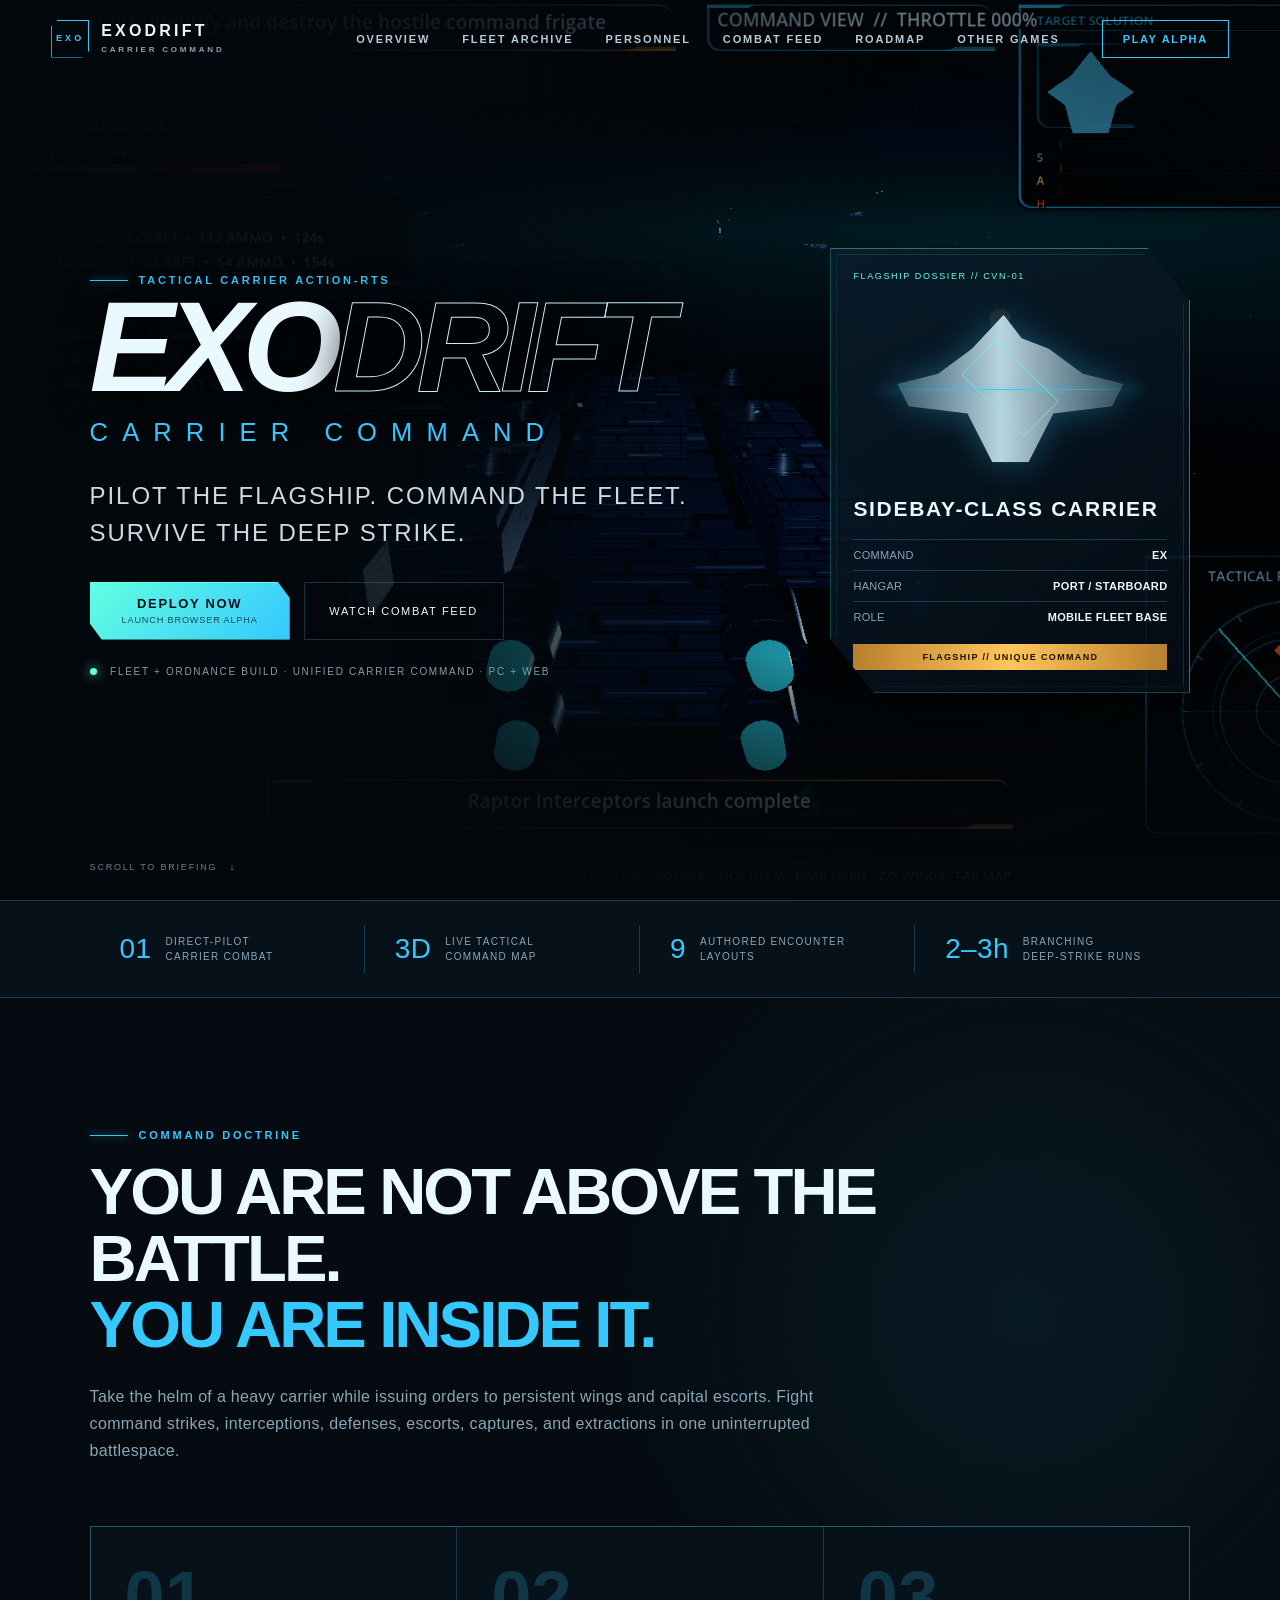
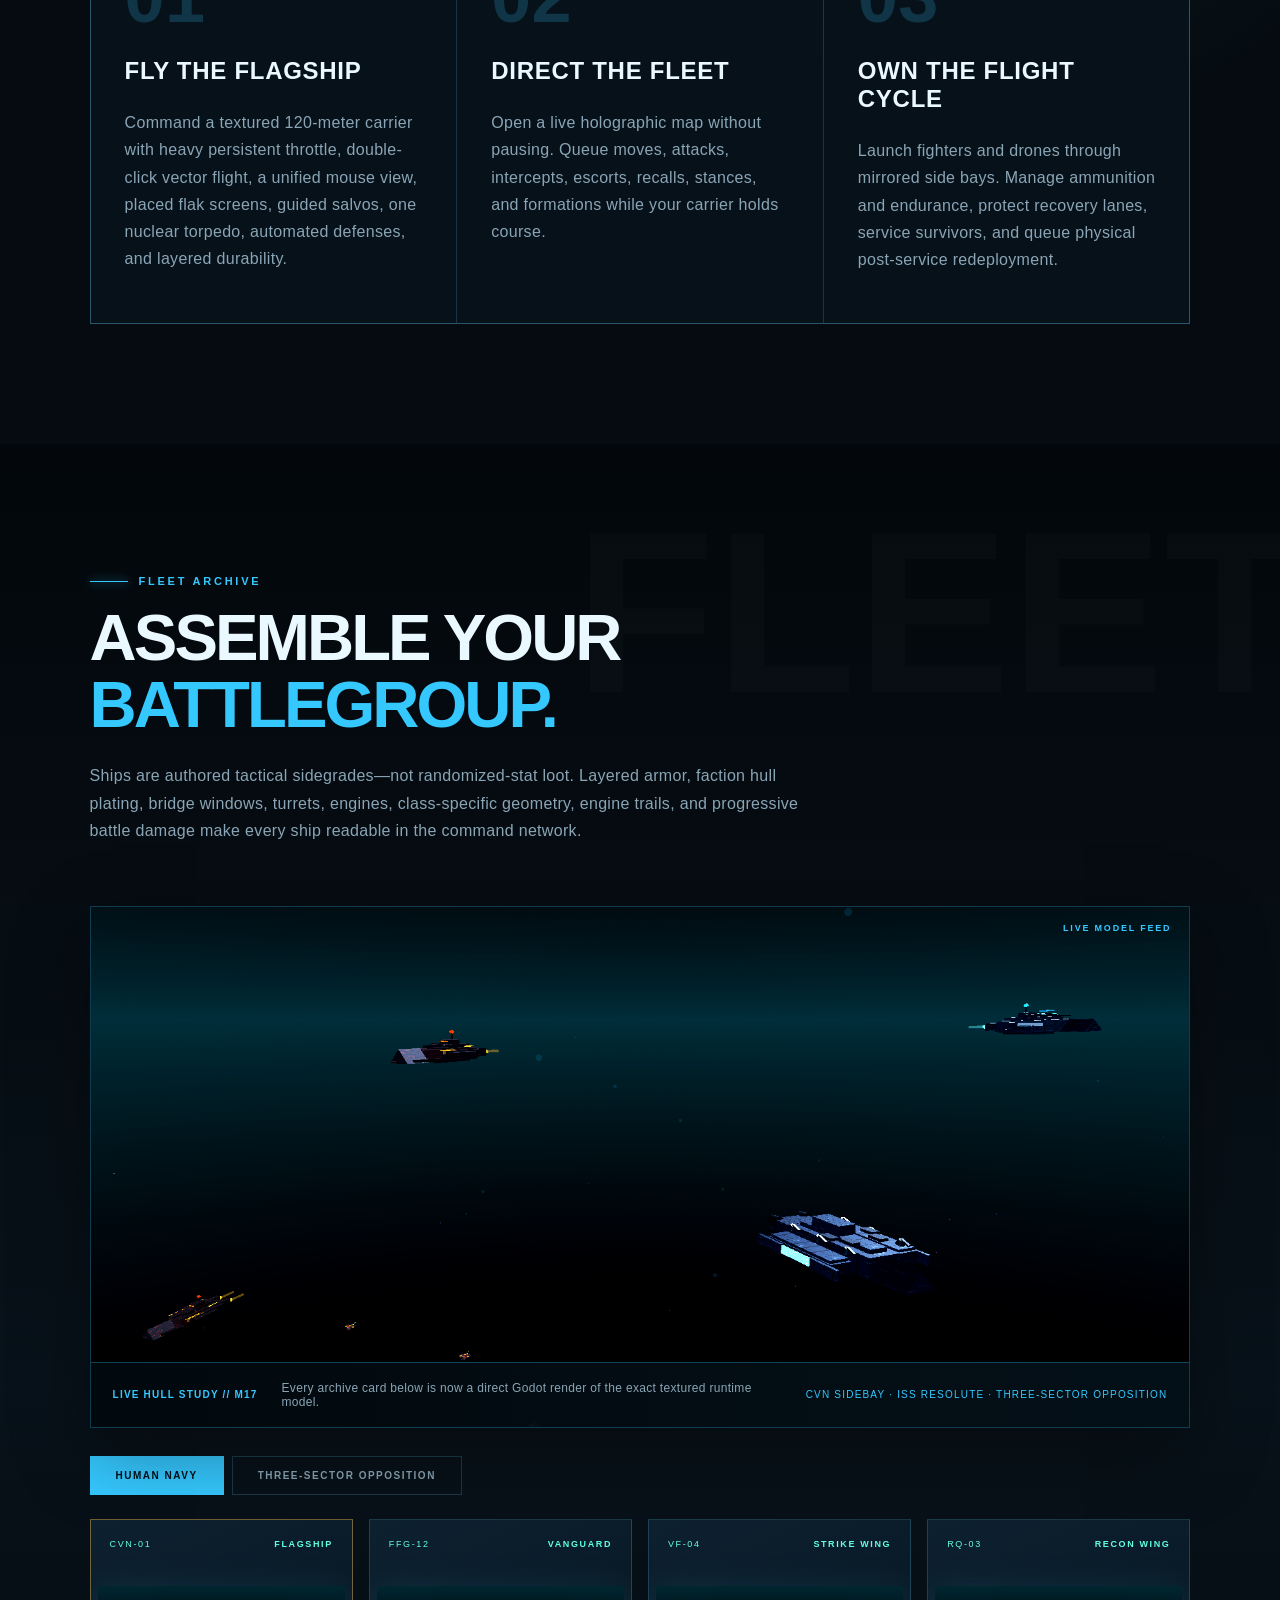
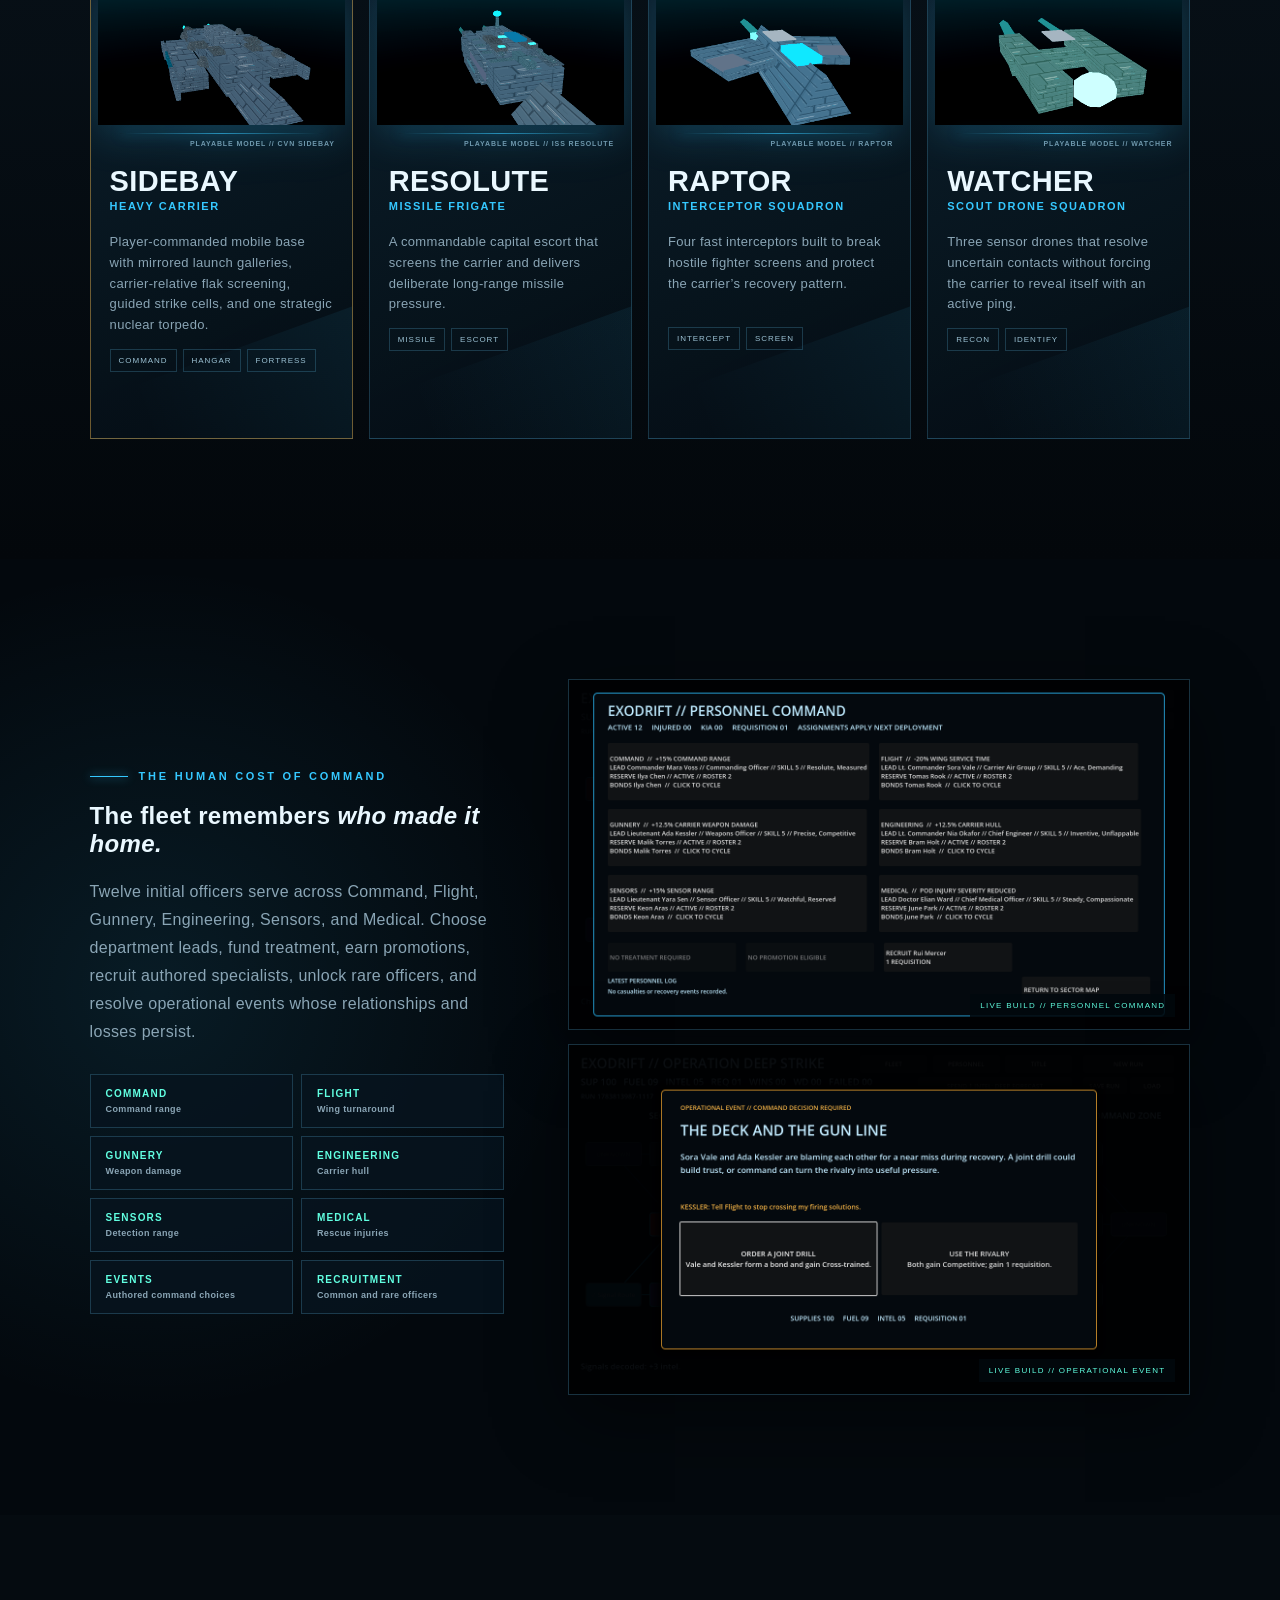
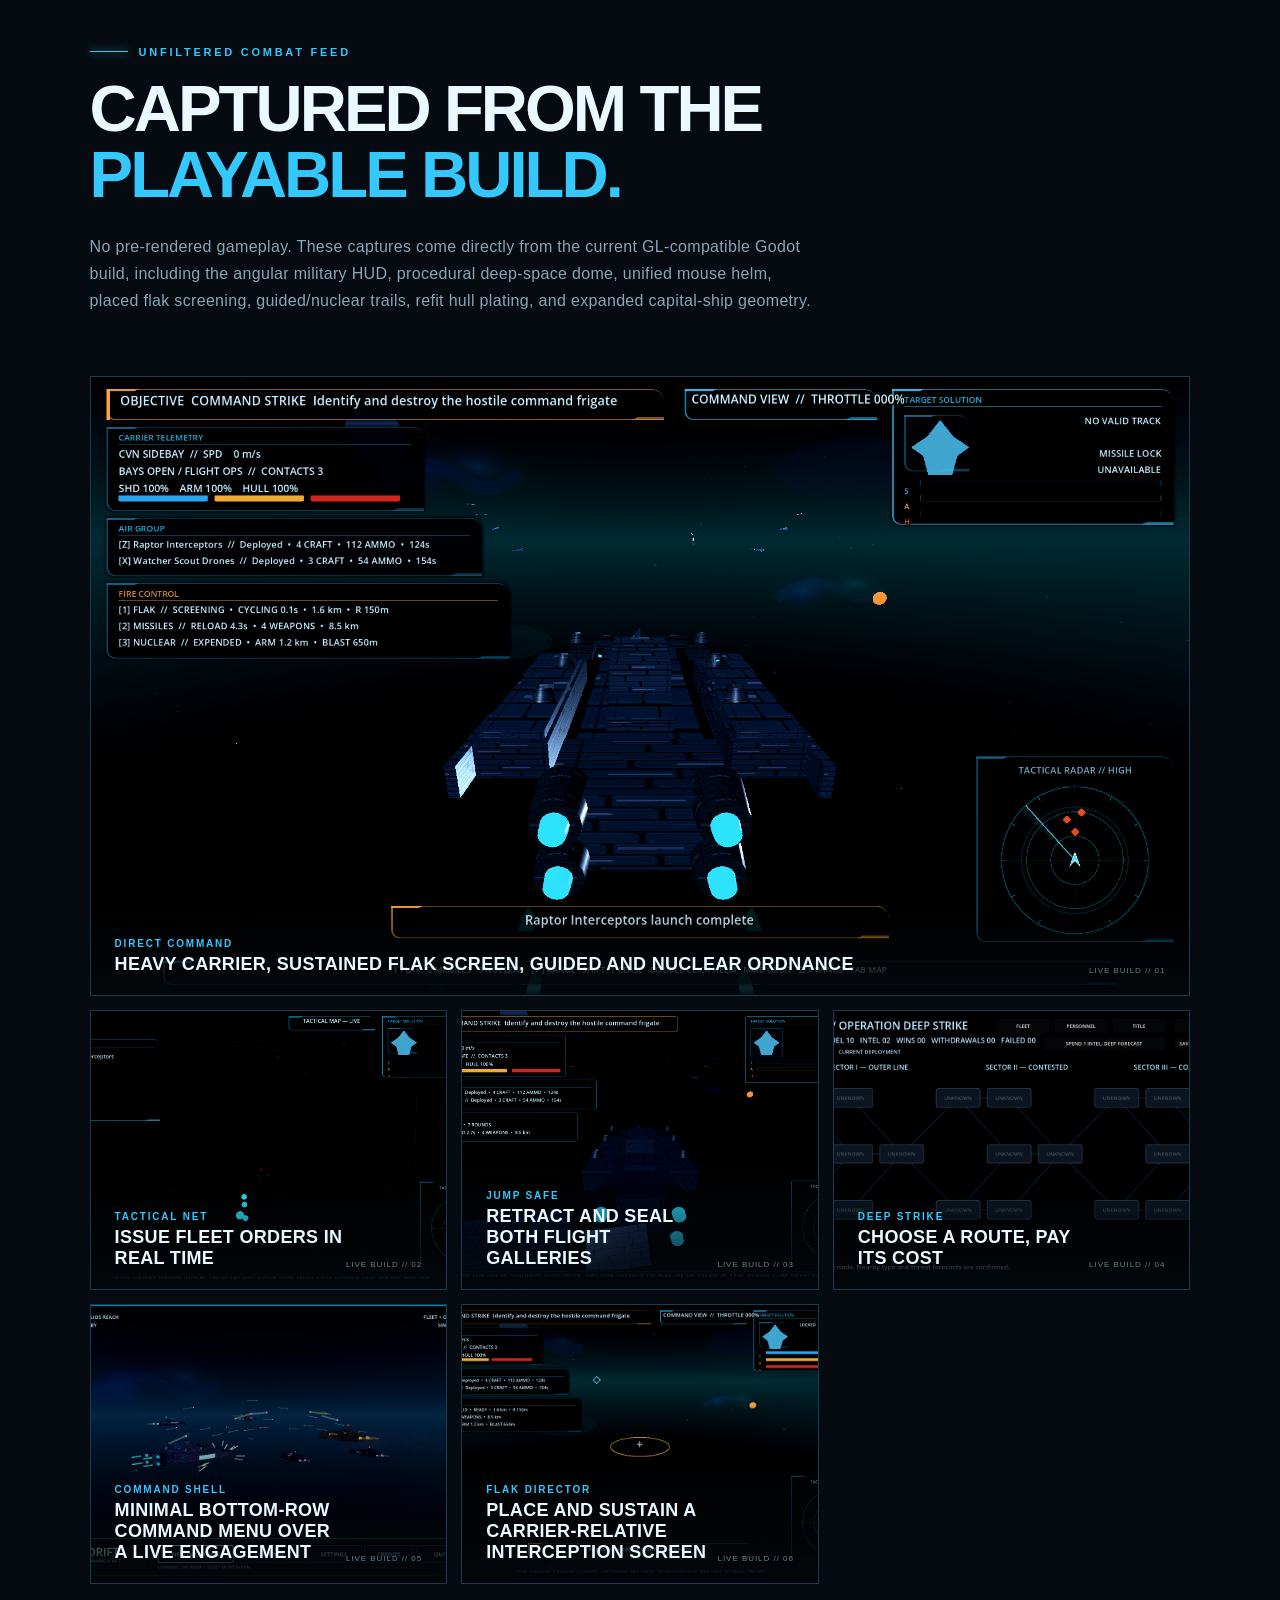
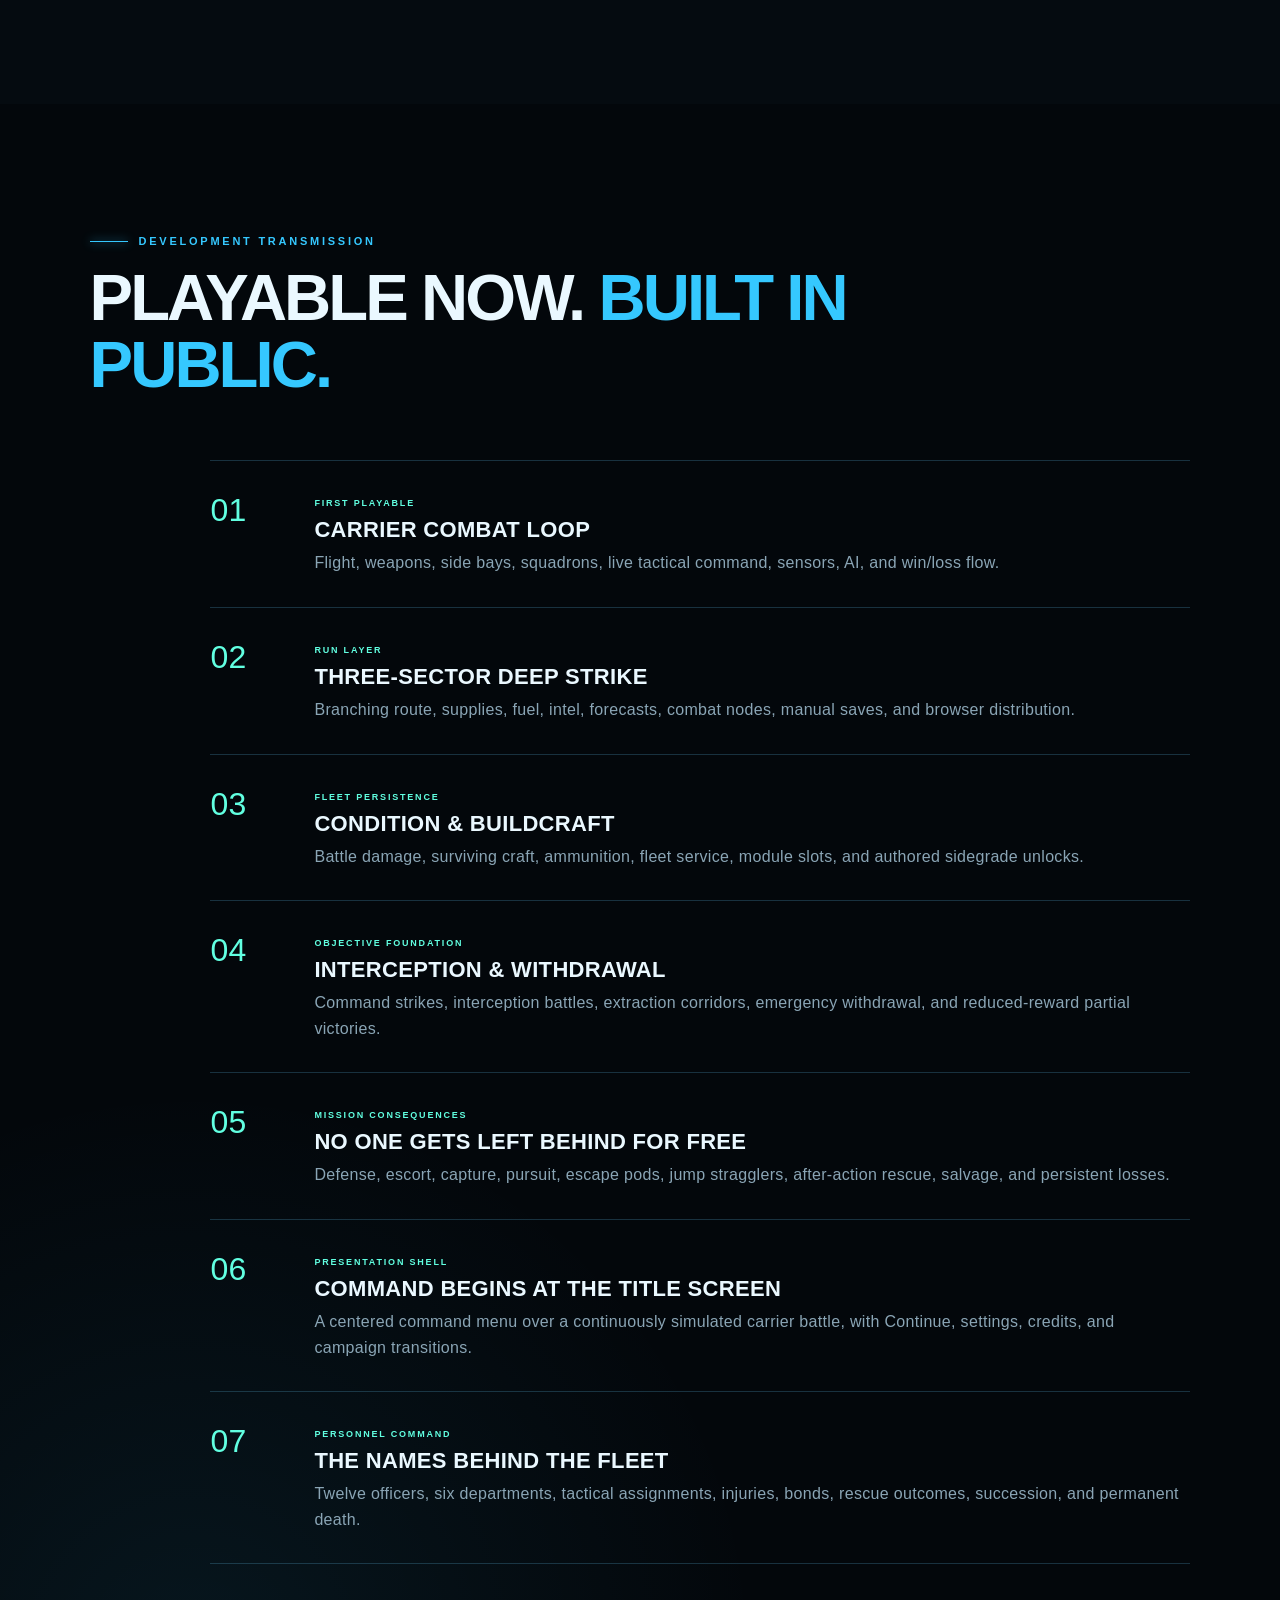
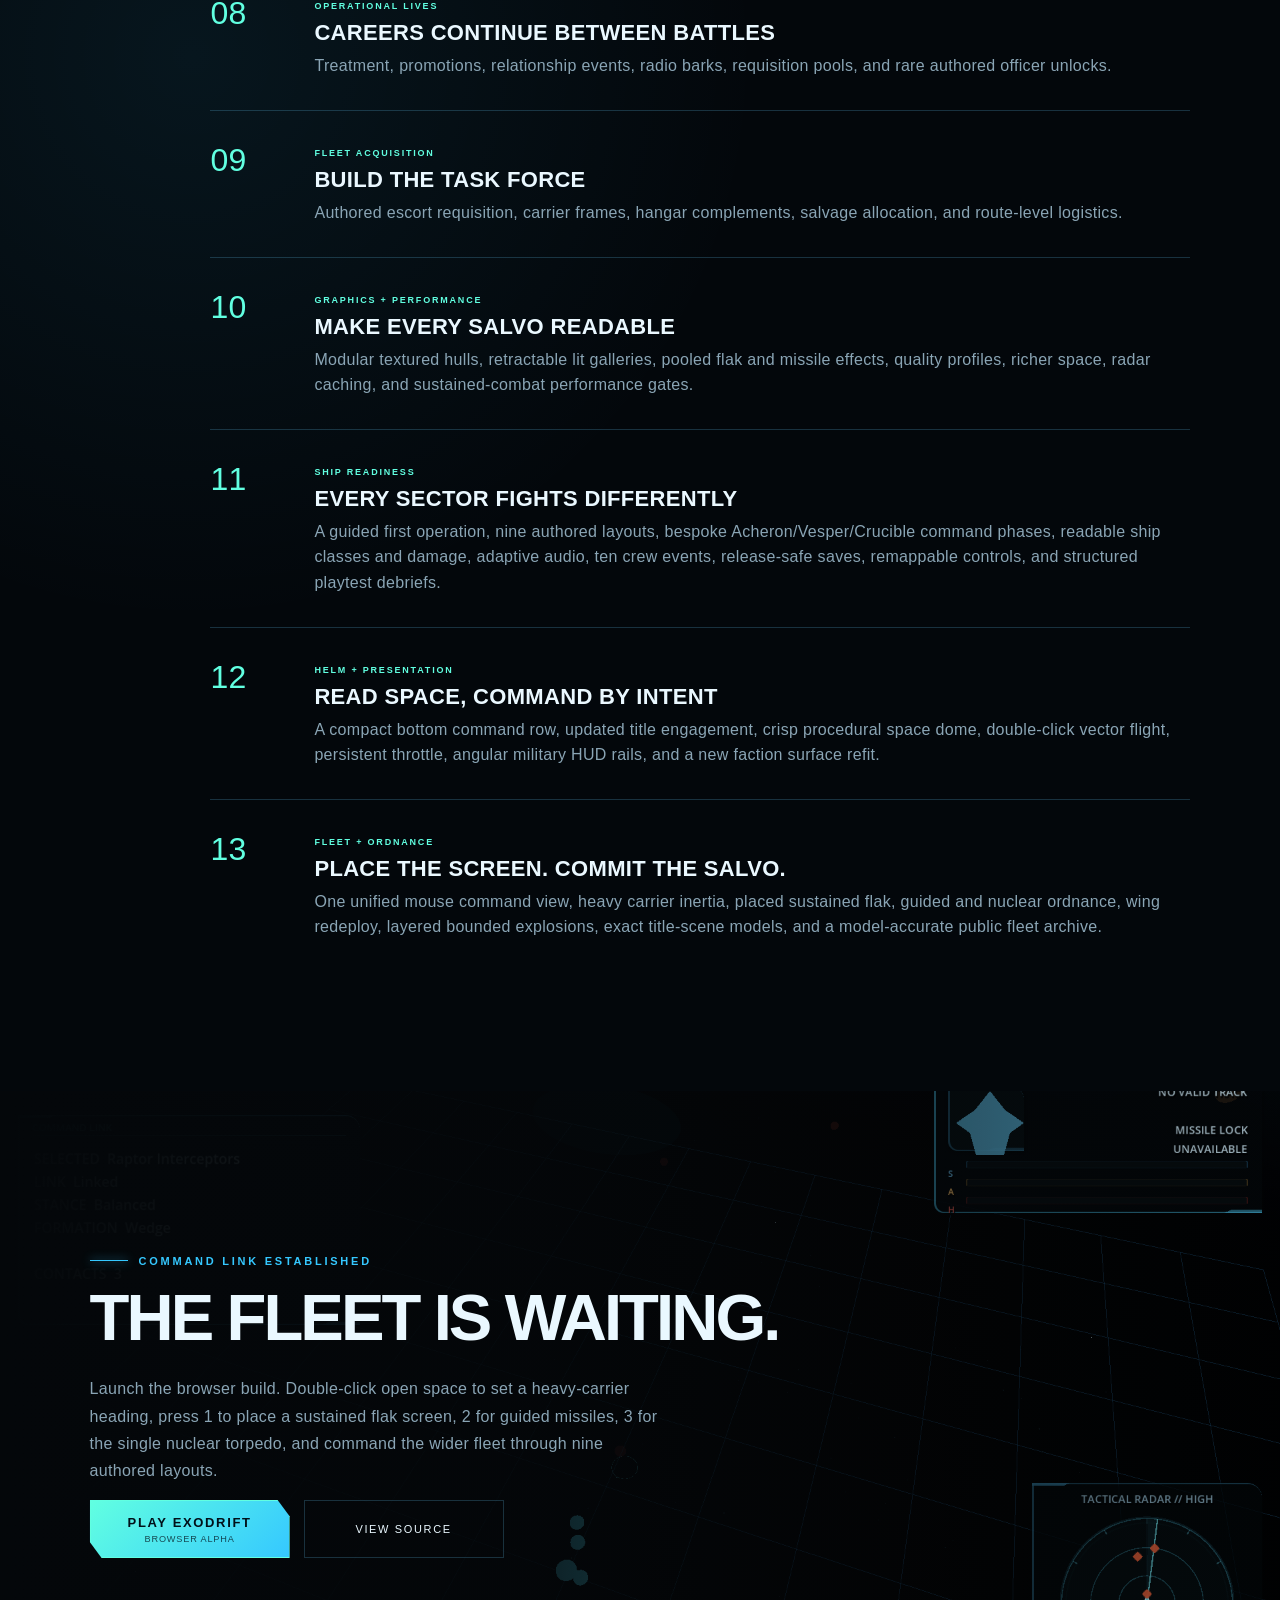
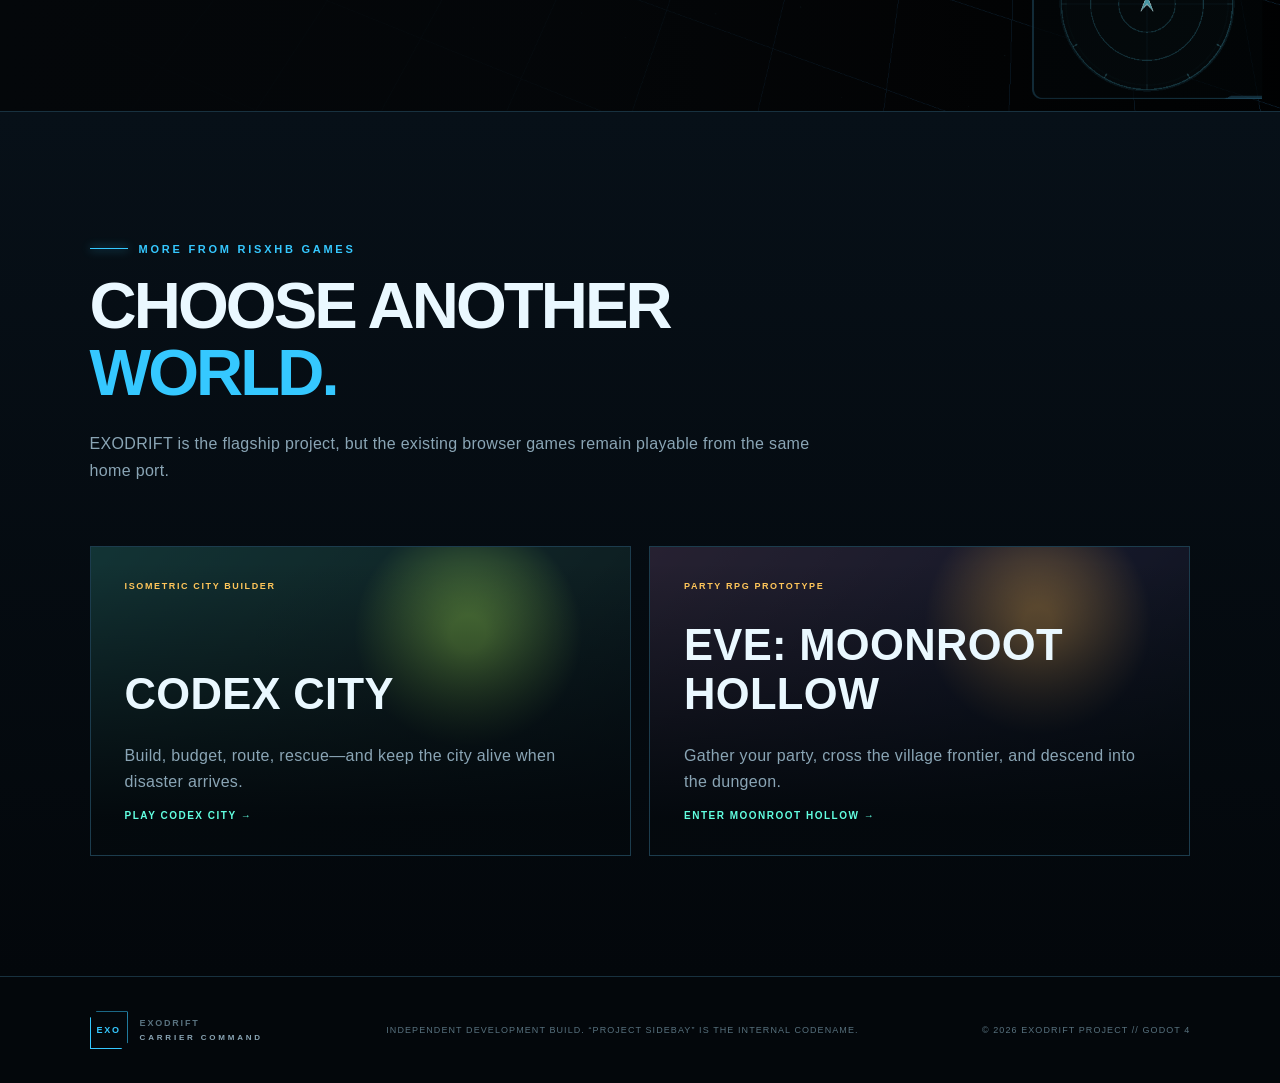
==== commit a278c815: "Complete M17 fleet and ordnance pass" ====
--- a/web/index.html
+++ b/web/index.html
@@ -45,7 +45,7 @@
           <a class="button primary" href="https://risxhb.github.io/exodrift/play/"><b>Deploy Now</b><small>Launch browser alpha</small></a>
           <a class="button ghost" href="#footage">Watch combat feed</a>
         </div>
-        <div class="build-note"><i></i> Helm + presentation build · Vector-command flight · PC + Web</div>
+        <div class="build-note"><i></i> Fleet + ordnance build · Unified carrier command · PC + Web</div>
       </div>
       <div class="hero-card reveal">
         <div class="card-kicker">FLAGSHIP DOSSIER // CVN-01</div>
@@ -76,7 +76,7 @@
         <article class="pillar reveal">
           <div class="pillar-number">01</div>
           <h3>Fly the flagship</h3>
-          <p>Command a textured 120-meter carrier with persistent throttle, double-click vector flight, dedicated Pilot and Gun modes, mouse-directed flak, strike missiles, automated defenses, and layered durability.</p>
+          <p>Command a textured 120-meter carrier with heavy persistent throttle, double-click vector flight, a unified mouse view, placed flak screens, guided salvos, one nuclear torpedo, automated defenses, and layered durability.</p>
         </article>
         <article class="pillar reveal">
           <div class="pillar-number">02</div>
@@ -86,7 +86,7 @@
         <article class="pillar reveal">
           <div class="pillar-number">03</div>
           <h3>Own the flight cycle</h3>
-          <p>Launch fighters and drones through mirrored side bays. Manage ammunition and endurance, protect recovery lanes, service survivors, and relaunch.</p>
+          <p>Launch fighters and drones through mirrored side bays. Manage ammunition and endurance, protect recovery lanes, service survivors, and queue physical post-service redeployment.</p>
         </article>
       </div>
     </section>
@@ -99,7 +99,7 @@
       </div>
       <figure class="fleet-live-capture reveal">
         <img src="assets/ship-showcase-m16.png" alt="Live Godot capture of the newly modeled Sidebay carrier, Resolute escort, Acheron ships, and fighter formation">
-        <figcaption><b>LIVE HULL STUDY // M16</b><span>Refit plating, recognition marks, modeled hardpoints, faction wear, and material response captured directly from the playable build.</span><i>CVN SIDEBAY · ISS RESOLUTE · ACHERON COMMAND GROUP</i></figcaption>
+        <figcaption><b>LIVE HULL STUDY // M17</b><span>Every archive card below is now a direct Godot render of the exact textured runtime model.</span><i>CVN SIDEBAY · ISS RESOLUTE · THREE-SECTOR OPPOSITION</i></figcaption>
       </figure>
       <div class="fleet-tabs" role="tablist" aria-label="Fleet factions">
         <button class="active" data-faction="navy">Human Navy</button>
@@ -108,28 +108,28 @@
       <div class="ship-carousel" data-fleet="navy">
         <article class="ship-card flagship reveal">
           <div class="card-top"><span>CVN-01</span><b>FLAGSHIP</b></div>
-          <div class="ship-visual carrier-glyph"><span></span></div>
+          <figure class="ship-visual model-render"><img src="assets/sidebay-model.png" alt="Three-quarter render of the textured Sidebay heavy carrier model from the game"><figcaption>PLAYABLE MODEL // CVN SIDEBAY</figcaption></figure>
           <h3>Sidebay</h3><p class="role">Heavy Carrier</p>
-          <p>Player-piloted mobile base with mirrored launch galleries, command systems, flak batteries, and strike missiles.</p>
+          <p>Player-commanded mobile base with mirrored launch galleries, carrier-relative flak screening, guided strike cells, and one strategic nuclear torpedo.</p>
           <div class="traits"><span>COMMAND</span><span>HANGAR</span><span>FORTRESS</span></div>
         </article>
         <article class="ship-card reveal">
           <div class="card-top"><span>FFG-12</span><b>VANGUARD</b></div>
-          <div class="ship-visual frigate-glyph"><span></span></div>
+          <figure class="ship-visual model-render"><img src="assets/resolute-model.png" alt="Three-quarter render of the textured Resolute missile frigate model from the game"><figcaption>PLAYABLE MODEL // ISS RESOLUTE</figcaption></figure>
           <h3>Resolute</h3><p class="role">Missile Frigate</p>
           <p>A commandable capital escort that screens the carrier and delivers deliberate long-range missile pressure.</p>
           <div class="traits"><span>MISSILE</span><span>ESCORT</span></div>
         </article>
         <article class="ship-card reveal">
           <div class="card-top"><span>VF-04</span><b>STRIKE WING</b></div>
-          <div class="ship-visual fighter-glyph"><span></span></div>
+          <figure class="ship-visual model-render"><img src="assets/raptor-model.png" alt="Three-quarter render of the textured Raptor interceptor model from the game"><figcaption>PLAYABLE MODEL // RAPTOR</figcaption></figure>
           <h3>Raptor</h3><p class="role">Interceptor Squadron</p>
           <p>Four fast interceptors built to break hostile fighter screens and protect the carrier’s recovery pattern.</p>
           <div class="traits"><span>INTERCEPT</span><span>SCREEN</span></div>
         </article>
         <article class="ship-card reveal">
           <div class="card-top"><span>RQ-03</span><b>RECON WING</b></div>
-          <div class="ship-visual drone-glyph"><span></span></div>
+          <figure class="ship-visual model-render"><img src="assets/watcher-model.png" alt="Three-quarter render of the textured Watcher scout drone model from the game"><figcaption>PLAYABLE MODEL // WATCHER</figcaption></figure>
           <h3>Watcher</h3><p class="role">Scout Drone Squadron</p>
           <p>Three sensor drones that resolve uncertain contacts without forcing the carrier to reveal itself with an active ping.</p>
           <div class="traits"><span>RECON</span><span>IDENTIFY</span></div>
@@ -138,21 +138,21 @@
       <div class="ship-carousel hidden" data-fleet="opposition">
         <article class="ship-card hostile flagship reveal visible">
           <div class="card-top"><span>UNKNOWN-01</span><b>HOSTILE COMMAND</b></div>
-          <div class="ship-visual frigate-glyph"><span></span></div>
+          <figure class="ship-visual model-render"><img src="assets/acheron-picket-model.png" alt="Three-quarter render of the textured Acheron Picket command frigate model from the game"><figcaption>HOSTILE MODEL // ACHERON PICKET</figcaption></figure>
           <h3>Acheron Picket</h3><p class="role">Outer-Line Command Frigate</p>
           <p>A disciplined missile picket protected by a fast screen and four-fighter attack wing. It teaches the sensor, launch, and command fundamentals of the deep strike.</p>
           <div class="traits"><span>COMMAND</span><span>PICKET</span><span>MISSILE</span></div>
         </article>
         <article class="ship-card hostile reveal visible">
           <div class="card-top"><span>UNKNOWN-02</span><b>HOSTILE SCREEN</b></div>
-          <div class="ship-visual corvette-glyph"><span></span></div>
+          <figure class="ship-visual model-render"><img src="assets/vesper-lance-model.png" alt="Three-quarter render of the textured Vesper Lance command cruiser model from the game"><figcaption>HOSTILE MODEL // VESPER LANCE</figcaption></figure>
           <h3>Vesper Lance</h3><p class="role">Contested-Space Cruiser</p>
           <p>A purple-hulled lance cruiser operating with a needle corvette and five Gloam fighters in a split high-low formation.</p>
           <div class="traits"><span>TORPEDO</span><span>PINCER</span><span>MOBILE</span></div>
         </article>
         <article class="ship-card hostile reveal visible">
           <div class="card-top"><span>UNKNOWN-03</span><b>HOSTILE WING</b></div>
-          <div class="ship-visual fighter-glyph"><span></span></div>
+          <figure class="ship-visual model-render"><img src="assets/crucible-regent-model.png" alt="Three-quarter render of the textured Crucible Regent battlecruiser model from the game"><figcaption>HOSTILE MODEL // CRUCIBLE REGENT</figcaption></figure>
           <h3>Crucible Regent</h3><p class="role">Command-Zone Battlecruiser</p>
           <p>A layered alien-carapace warship backed by a breach destroyer and six Ember Talons in a deeper, heavier command-zone formation.</p>
           <div class="traits"><span>SIEGE</span><span>CARAPACE</span><span>HEAVY</span></div>
@@ -192,12 +192,12 @@
       <div class="section-heading compact reveal">
         <p class="eyebrow"><span></span> Unfiltered combat feed</p>
         <h2>Captured from the <em>playable build.</em></h2>
-        <p>No pre-rendered gameplay. These captures come directly from the current GL-compatible Godot build, including the angular military HUD, procedural deep-space dome, mode-based helm controls, refit hull plating, and expanded capital-ship geometry.</p>
+        <p>No pre-rendered gameplay. These captures come directly from the current GL-compatible Godot build, including the angular military HUD, procedural deep-space dome, unified mouse helm, placed flak screening, guided/nuclear trails, refit hull plating, and expanded capital-ship geometry.</p>
       </div>
       <div class="gallery">
         <figure class="gallery-main reveal">
           <img src="assets/flight-preview.png" alt="Carrier combat viewed from the third-person flight camera">
-          <figcaption><b>DIRECT COMMAND</b><span>Textured carrier and mouse-directed flak</span><i>LIVE BUILD // 01</i></figcaption>
+          <figcaption><b>DIRECT COMMAND</b><span>Heavy carrier, sustained flak screen, guided and nuclear ordnance</span><i>LIVE BUILD // 01</i></figcaption>
         </figure>
         <figure class="reveal">
           <img src="assets/tactical-preview.png" alt="Live three-dimensional tactical command map">
@@ -214,6 +214,10 @@
         <figure class="reveal">
           <img src="assets/menu-preview.png" alt="Compact bottom EXODRIFT command row beneath a live fleet battle">
           <figcaption><b>COMMAND SHELL</b><span>Minimal bottom-row command menu over a live engagement</span><i>LIVE BUILD // 05</i></figcaption>
+        </figure>
+        <figure class="reveal">
+          <img src="assets/flak-placement-preview.png" alt="Temporary flak placement view showing a carrier-relative 150-meter airburst screen volume">
+          <figcaption><b>FLAK DIRECTOR</b><span>Place and sustain a carrier-relative interception screen</span><i>LIVE BUILD // 06</i></figcaption>
         </figure>
       </div>
     </section>
@@ -235,7 +239,8 @@
         <div class="timeline-item complete reveal"><span>09</span><div><b>FLEET ACQUISITION</b><h3>Build the task force</h3><p>Authored escort requisition, carrier frames, hangar complements, salvage allocation, and route-level logistics.</p></div></div>
         <div class="timeline-item complete reveal"><span>10</span><div><b>GRAPHICS + PERFORMANCE</b><h3>Make every salvo readable</h3><p>Modular textured hulls, retractable lit galleries, pooled flak and missile effects, quality profiles, richer space, radar caching, and sustained-combat performance gates.</p></div></div>
         <div class="timeline-item complete reveal"><span>11</span><div><b>SHIP READINESS</b><h3>Every sector fights differently</h3><p>A guided first operation, nine authored layouts, bespoke Acheron/Vesper/Crucible command phases, readable ship classes and damage, adaptive audio, ten crew events, release-safe saves, remappable controls, and structured playtest debriefs.</p></div></div>
-        <div class="timeline-item complete reveal"><span>12</span><div><b>HELM + PRESENTATION</b><h3>Read space, command by intent</h3><p>A compact bottom command row, updated title engagement, crisp procedural space dome, Pilot/Gun modes, double-click vector flight, persistent throttle, angular military HUD rails, and a new faction surface refit.</p></div></div>
+        <div class="timeline-item complete reveal"><span>12</span><div><b>HELM + PRESENTATION</b><h3>Read space, command by intent</h3><p>A compact bottom command row, updated title engagement, crisp procedural space dome, double-click vector flight, persistent throttle, angular military HUD rails, and a new faction surface refit.</p></div></div>
+        <div class="timeline-item complete reveal"><span>13</span><div><b>FLEET + ORDNANCE</b><h3>Place the screen. Commit the salvo.</h3><p>One unified mouse command view, heavy carrier inertia, placed sustained flak, guided and nuclear ordnance, wing redeploy, layered bounded explosions, exact title-scene models, and a model-accurate public fleet archive.</p></div></div>
       </div>
     </section>
 
@@ -244,7 +249,7 @@
       <div class="reveal">
         <p class="eyebrow"><span></span> Command link established</p>
         <h2>The fleet is waiting.</h2>
-        <p>Launch the browser build. Set a heading by double-clicking open space, manage persistent throttle in Pilot Mode, switch to Gun Mode for the flak director, and command the wider fleet through nine authored layouts.</p>
+        <p>Launch the browser build. Double-click open space to set a heavy-carrier heading, press 1 to place a sustained flak screen, 2 for guided missiles, 3 for the single nuclear torpedo, and command the wider fleet through nine authored layouts.</p>
         <div class="hero-actions">
           <a class="button primary" href="https://risxhb.github.io/exodrift/play/"><b>Play EXODRIFT</b><small>Browser alpha</small></a>
           <a class="button ghost" href="https://github.com/Risxhb/exodrift">View source</a>
--- a/web/styles.css
+++ b/web/styles.css
@@ -75,10 +75,10 @@
 .scroll-cue { position: absolute; bottom: 28px; left: 7vw; z-index: 2; color: #66808e; font-size: 9px; letter-spacing: .2em; }
 .scroll-cue span { color: var(--blue); margin-left: 8px; }
 
-.ship-glyph, .ship-visual { position: relative; height: 180px; margin: 18px 0; filter: drop-shadow(0 0 16px rgba(53,200,255,.32)); }
-.ship-glyph::before, .ship-visual::before { content:""; position:absolute; left:50%; top:50%; transform:translate(-50%,-50%); background: linear-gradient(90deg,#38576b,#b9d5df 46%,#334b5b); clip-path: polygon(47% 0,55% 16%,67% 23%,82% 40%,100% 47%,95% 62%,69% 67%,58% 100%,42% 100%,31% 67%,5% 62%,0 47%,18% 40%,33% 23%); width: 72%; height: 82%; }
-.ship-glyph::after, .ship-visual::after { content:"";position:absolute; inset:50% 8% auto; height:1px; background:linear-gradient(90deg,transparent,var(--blue),transparent); box-shadow:0 0 12px var(--blue); }
-.carrier-glyph span, .ship-visual span { position:absolute; z-index:2; width:28%; height:28%; left:36%; top:36%; border:1px solid rgba(97,255,225,.55); transform:rotate(45deg); }
+.ship-glyph { position: relative; height: 180px; margin: 18px 0; filter: drop-shadow(0 0 16px rgba(53,200,255,.32)); }
+.ship-glyph::before { content:""; position:absolute; left:50%; top:50%; transform:translate(-50%,-50%); background: linear-gradient(90deg,#38576b,#b9d5df 46%,#334b5b); clip-path: polygon(47% 0,55% 16%,67% 23%,82% 40%,100% 47%,95% 62%,69% 67%,58% 100%,42% 100%,31% 67%,5% 62%,0 47%,18% 40%,33% 23%); width: 72%; height: 82%; }
+.ship-glyph::after { content:"";position:absolute; inset:50% 8% auto; height:1px; background:linear-gradient(90deg,transparent,var(--blue),transparent); box-shadow:0 0 12px var(--blue); }
+.carrier-glyph span { position:absolute; z-index:2; width:28%; height:28%; left:36%; top:36%; border:1px solid rgba(97,255,225,.55); transform:rotate(45deg); }
 .frigate-glyph::before { width:45%; height:85%; clip-path: polygon(50% 0,67% 22%,80% 69%,64% 100%,36% 100%,20% 69%,33% 22%); }
 .fighter-glyph::before { width:68%; height:50%; clip-path: polygon(50% 0,60% 27%,100% 80%,68% 100%,50% 70%,32% 100%,0 80%,40% 27%); }
 .drone-glyph::before { width:58%; height:52%; clip-path: polygon(50% 0,65% 30%,100% 50%,65% 70%,50% 100%,35% 70%,0 50%,35% 30%); }
@@ -124,6 +124,14 @@
 .ship-card.hostile { border-color:rgba(255,91,73,.25); }
 .ship-card.hostile .card-top, .ship-card.hostile .role { color:var(--red); }
 .ship-card.hostile .ship-visual { filter:drop-shadow(0 0 16px rgba(255,91,73,.35)); }
+.ship-visual.model-render { height:190px; margin:12px -12px 14px; position:relative; overflow:hidden; background:radial-gradient(ellipse at 50% 58%,rgba(45,135,177,.16),transparent 57%); filter:drop-shadow(0 10px 18px rgba(53,200,255,.18)); }
+.ship-visual.model-render::after { content:""; position:absolute; inset:auto 9% 17px; height:1px; background:linear-gradient(90deg,transparent,rgba(53,200,255,.62),transparent); box-shadow:0 0 12px rgba(53,200,255,.5); }
+.ship-visual.model-render img { display:block; width:100%; height:100%; object-fit:contain; object-position:center; filter:contrast(1.08) saturate(1.08); transition:transform .35s ease,filter .35s ease; }
+.ship-card:hover .model-render img { transform:scale(1.055); filter:contrast(1.1) saturate(1.16); }
+.ship-visual.model-render figcaption { position:absolute; right:10px; bottom:4px; z-index:1; color:rgba(138,185,207,.78); font-size:7px; font-weight:800; letter-spacing:.13em; }
+.ship-card.hostile .ship-visual.model-render { background:radial-gradient(ellipse at 50% 58%,rgba(183,48,30,.14),transparent 57%); filter:drop-shadow(0 10px 18px rgba(255,91,73,.2)); }
+.ship-card.hostile .ship-visual.model-render::after { background:linear-gradient(90deg,transparent,rgba(255,91,73,.62),transparent); box-shadow:0 0 12px rgba(255,91,73,.42); }
+.ship-card.hostile .ship-visual.model-render figcaption { color:rgba(255,132,110,.78); }
 .ship-card h3 { font-size:29px; text-transform:uppercase; margin:10px 0 2px; }
 .ship-card .role { color:var(--blue); text-transform:uppercase; font-weight:900; font-size:11px; letter-spacing:.14em; margin:0 0 20px; }
 .ship-card > p:not(.role) { color:var(--muted); font-size:13px; line-height:1.6; min-height:82px; }
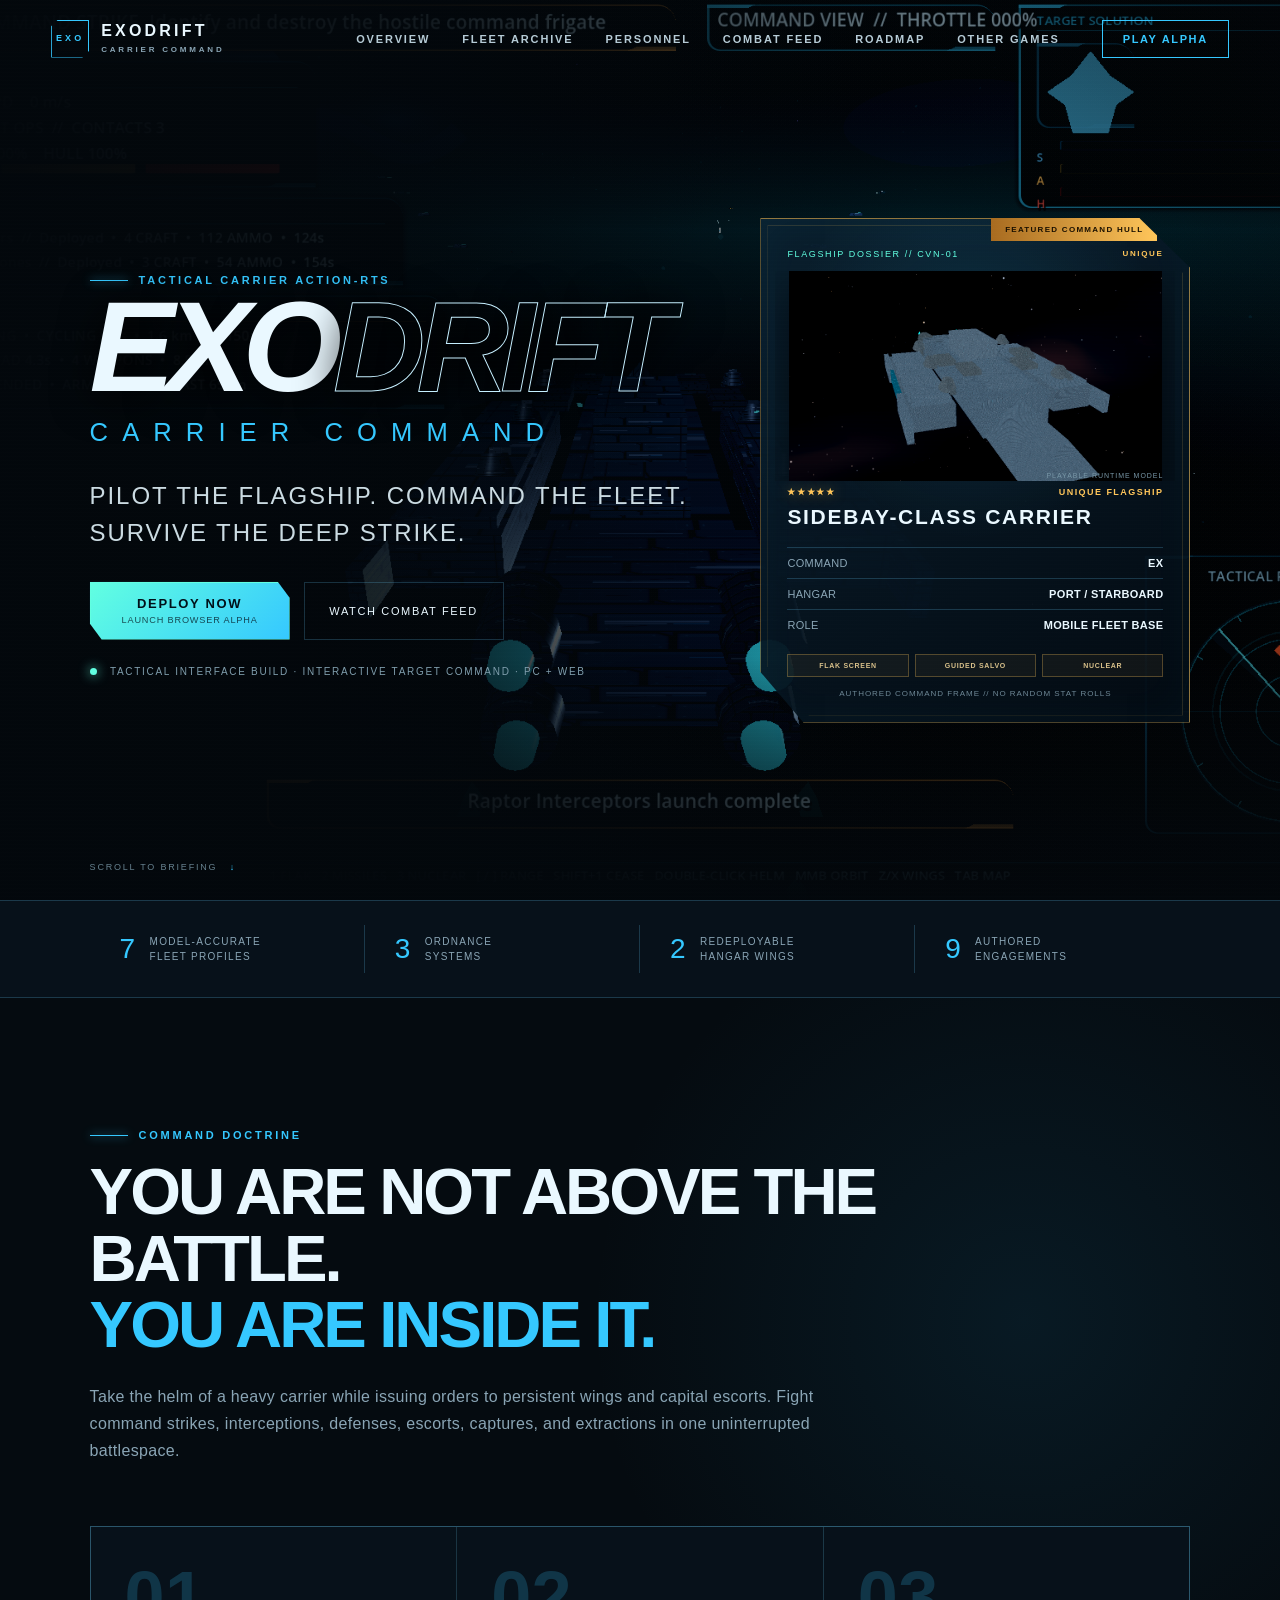
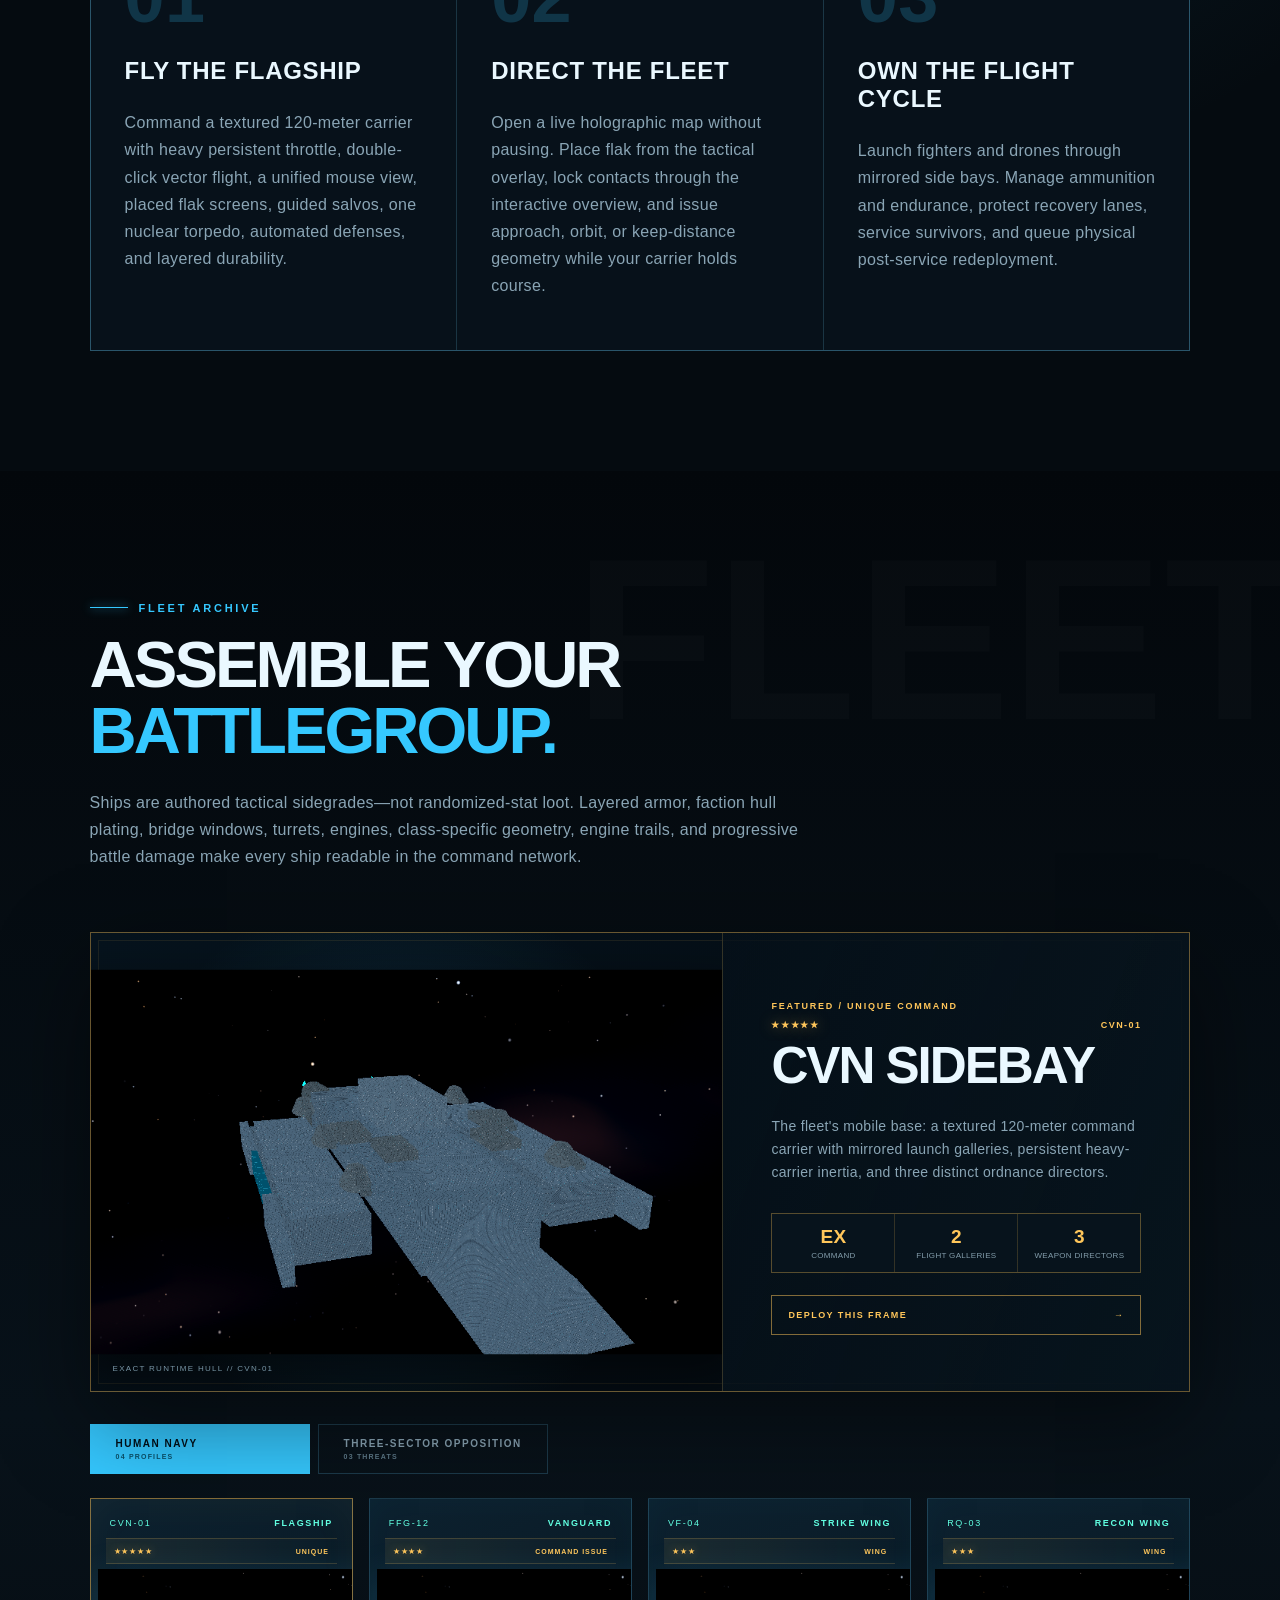
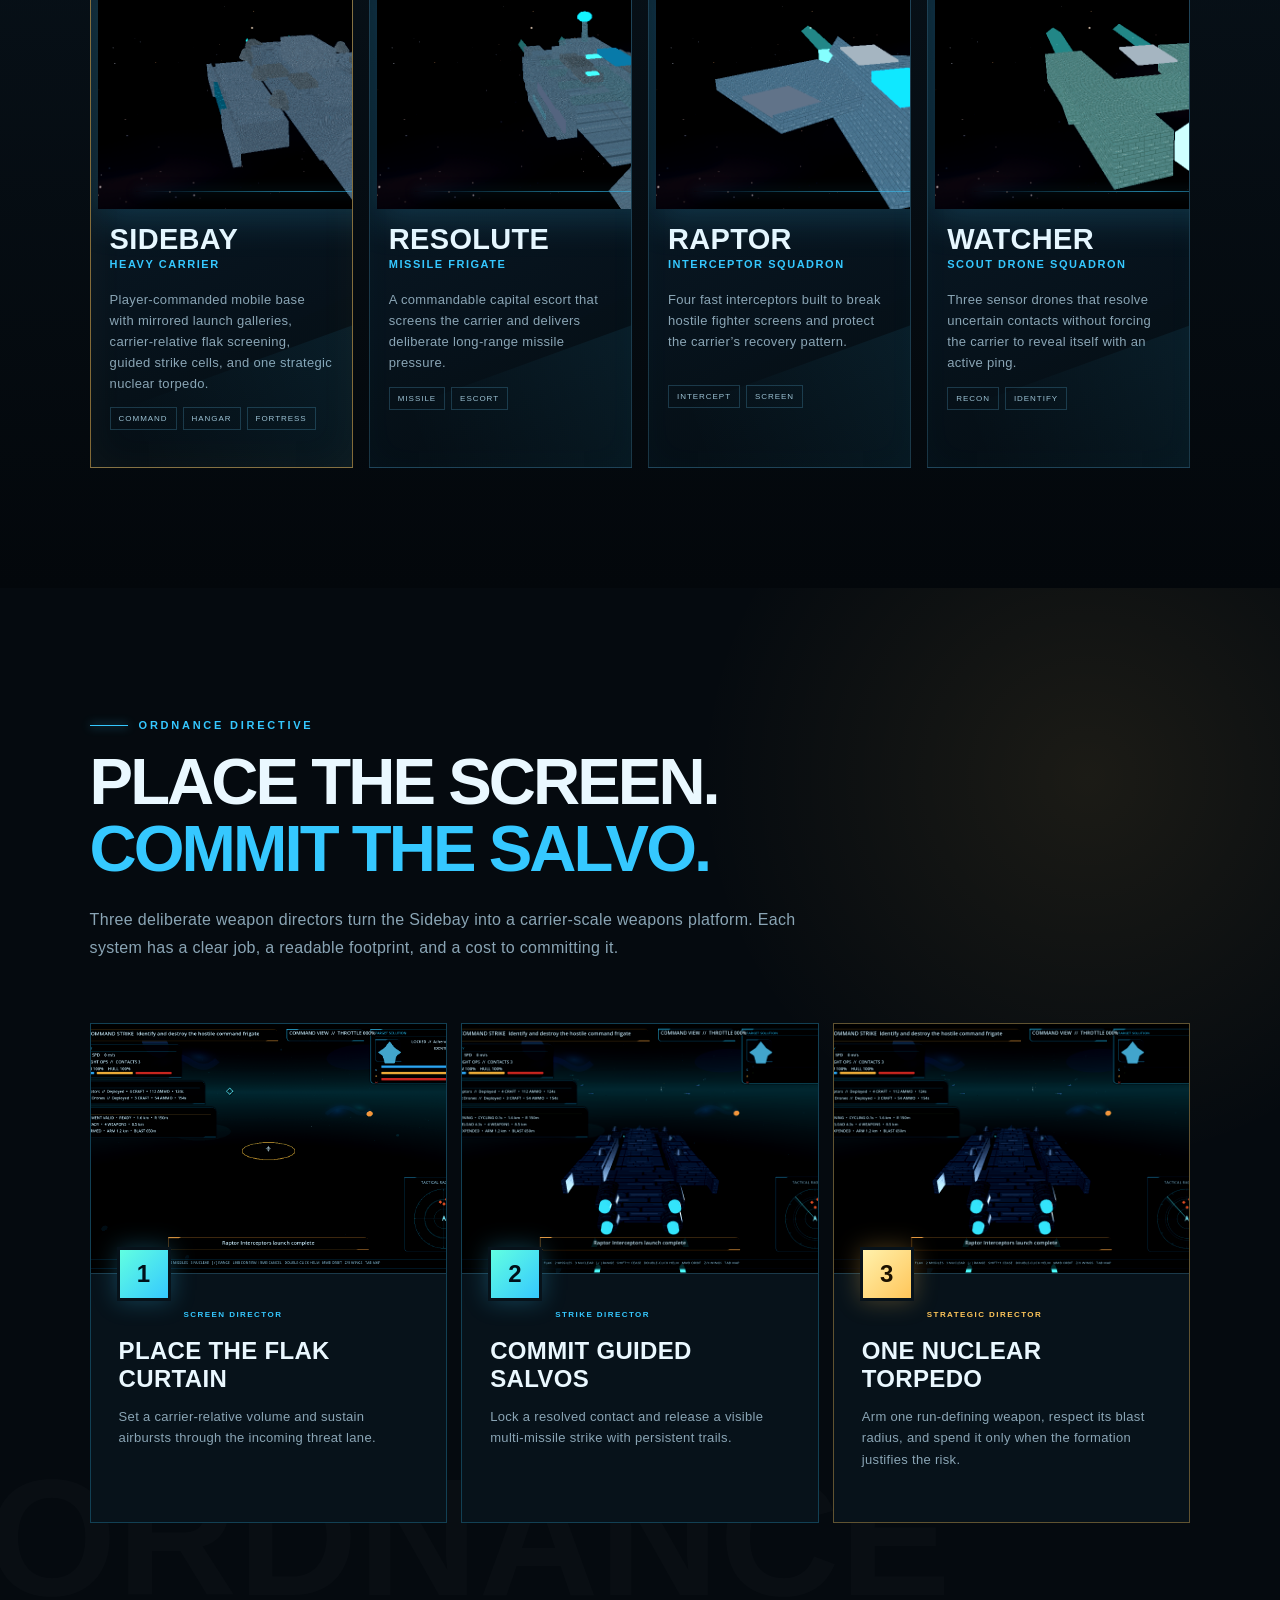
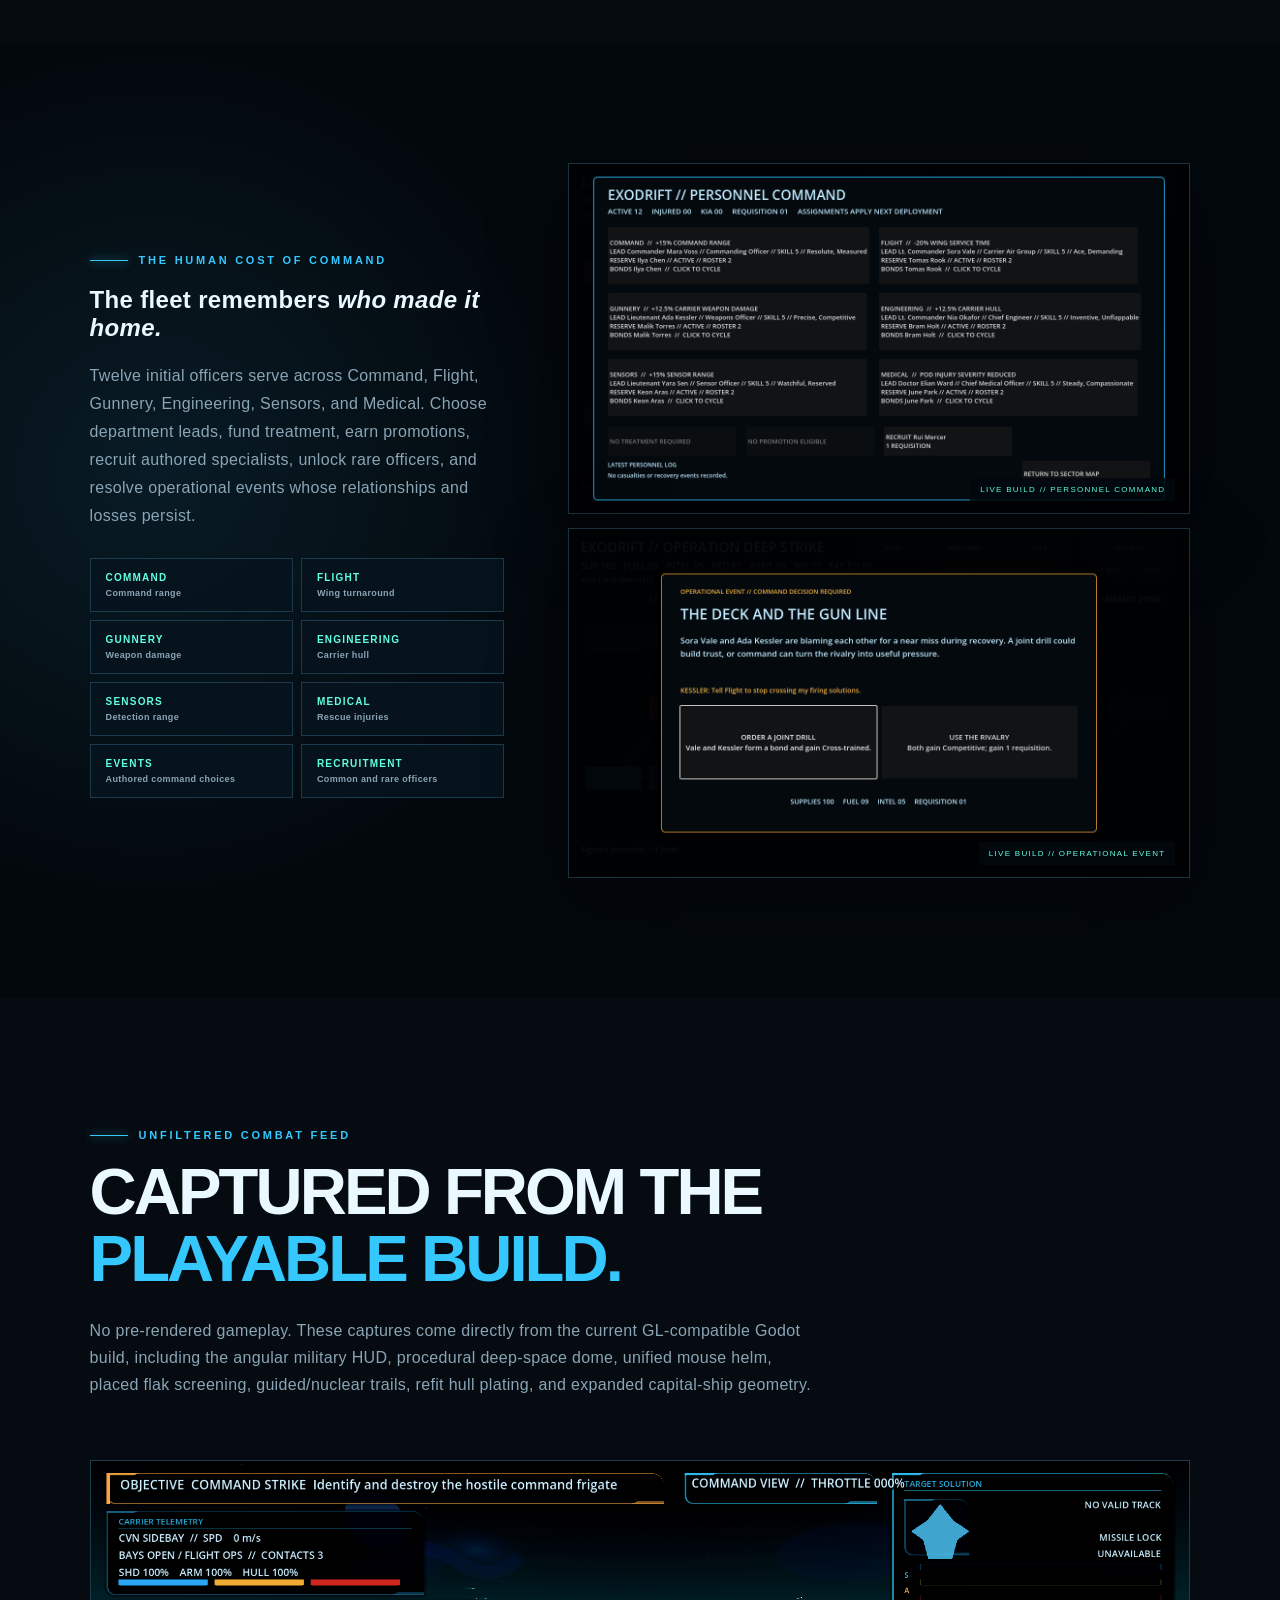
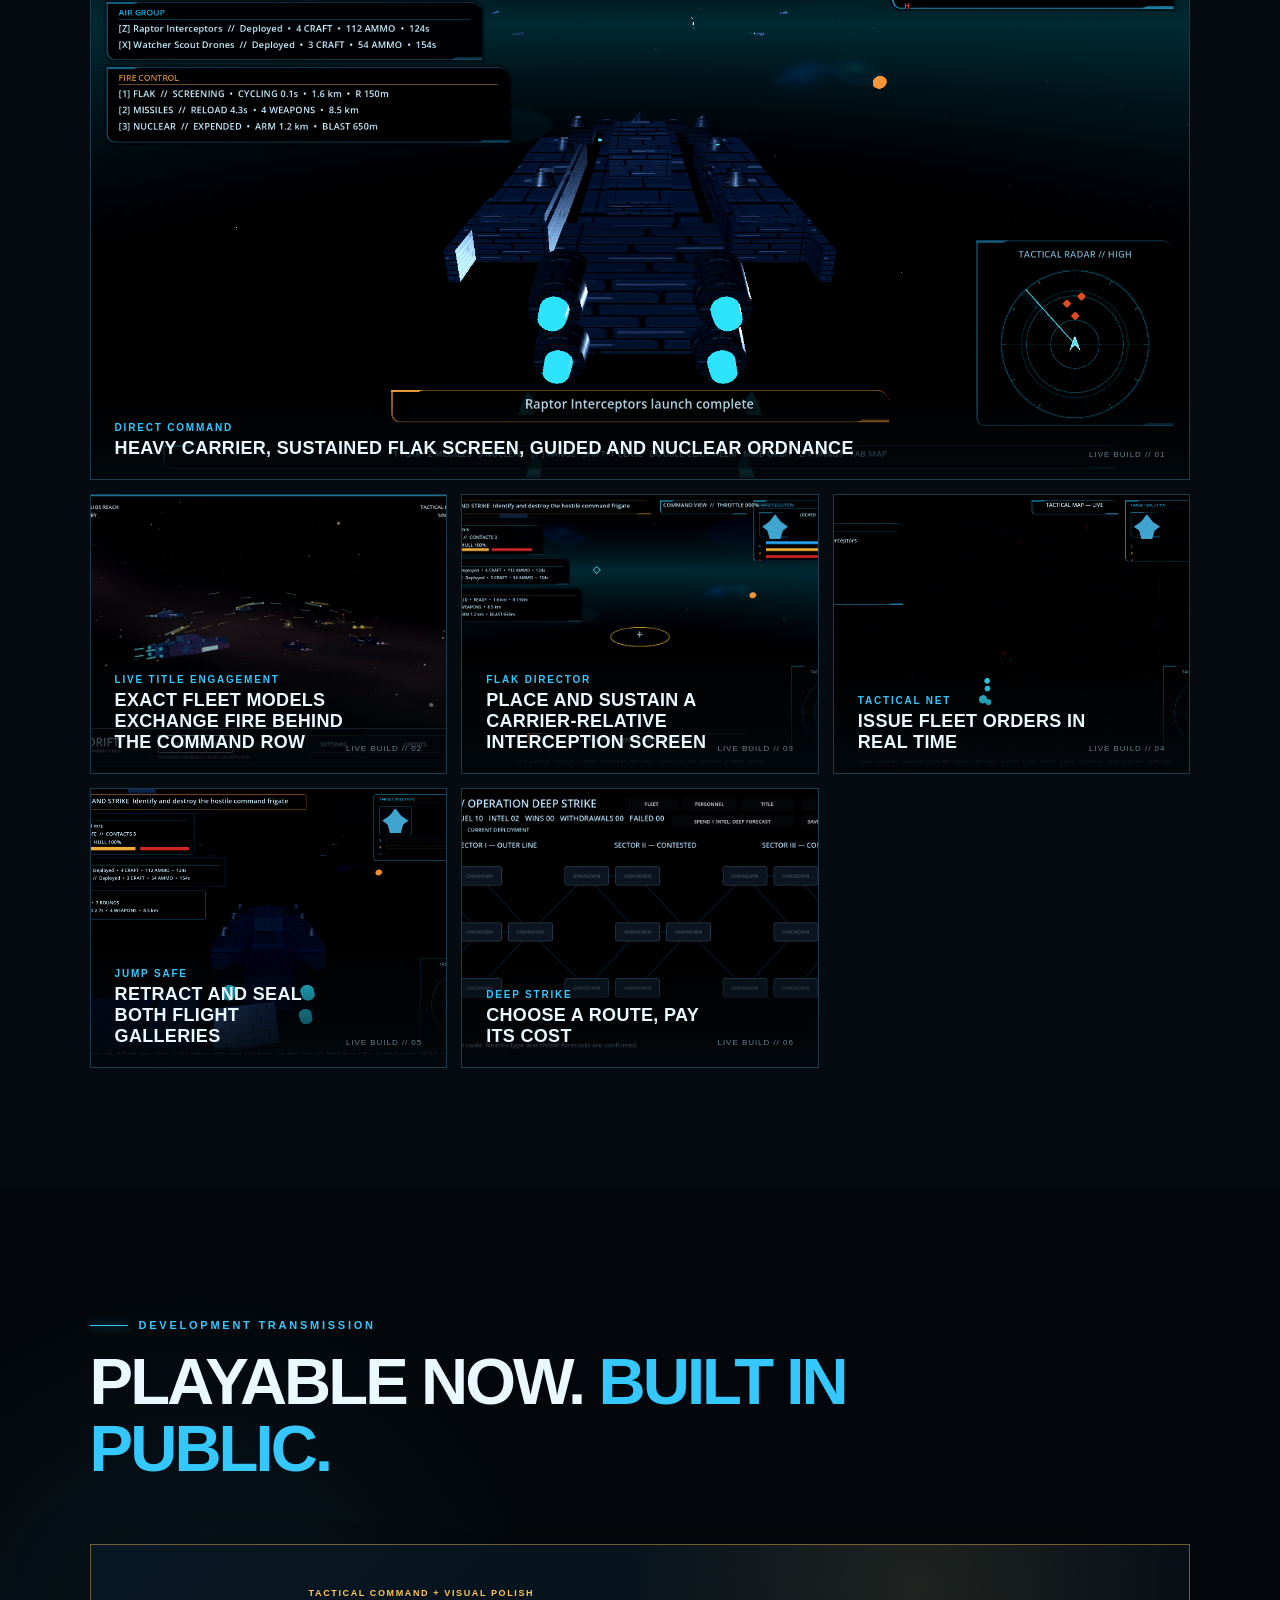
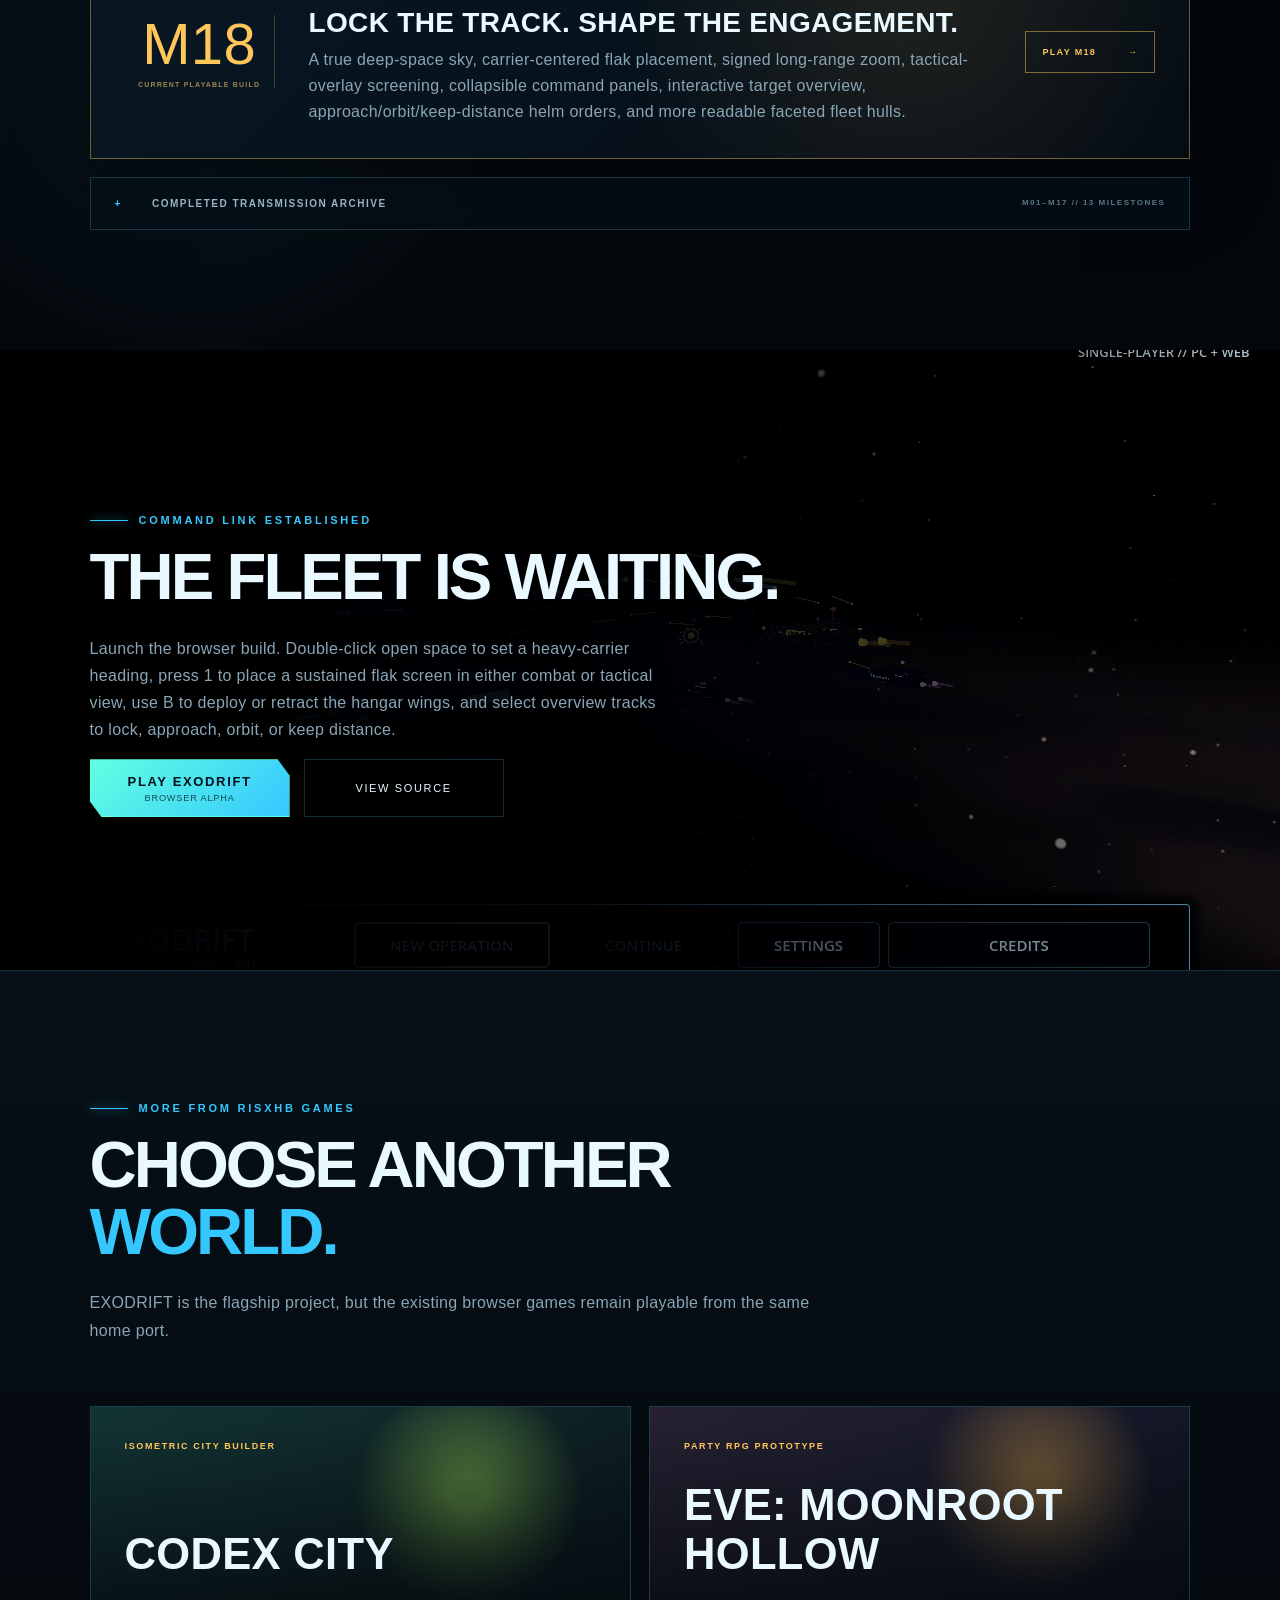
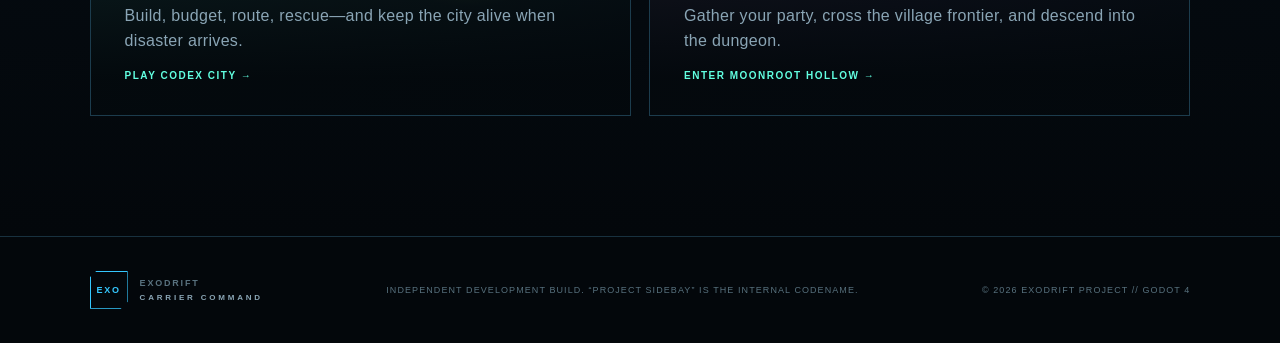
==== commit f3c0f36c: "Complete M18 tactical interface polish" ====
--- a/web/index.html
+++ b/web/index.html
@@ -4,12 +4,16 @@
   <meta charset="utf-8">
   <meta name="viewport" content="width=device-width, initial-scale=1">
   <meta name="theme-color" content="#050b12">
-  <meta name="description" content="EXODRIFT: Carrier Command is a single-player action-RTS with vector-command carrier flight, gun and pilot modes, textured fleet combat, and live tactical command across three hostile sectors.">
+  <meta name="description" content="EXODRIFT: Carrier Command is a single-player action-RTS with heavy-carrier flight, placed flak screening, interactive target commands, textured fleet combat, and live tactical command across three hostile sectors.">
   <meta property="og:title" content="EXODRIFT: Carrier Command">
   <meta property="og:description" content="Pilot the flagship. Command the fleet. Survive the deep strike.">
   <meta property="og:type" content="website">
-  <meta property="og:image" content="assets/og-exodrift.png">
-  <link rel="canonical" href="https://risxhb.github.io/">
+  <meta property="og:url" content="https://risxhb.github.io/exodrift/">
+  <meta property="og:image" content="https://risxhb.github.io/exodrift/assets/flight-preview.png">
+  <meta property="og:image:width" content="1920">
+  <meta property="og:image:height" content="1080">
+  <meta name="twitter:card" content="summary_large_image">
+  <link rel="canonical" href="https://risxhb.github.io/exodrift/">
   <title>EXODRIFT: Carrier Command</title>
   <link rel="stylesheet" href="styles.css">
   <script src="site.js" defer></script>
@@ -45,25 +49,31 @@
           <a class="button primary" href="https://risxhb.github.io/exodrift/play/"><b>Deploy Now</b><small>Launch browser alpha</small></a>
           <a class="button ghost" href="#footage">Watch combat feed</a>
         </div>
-        <div class="build-note"><i></i> Fleet + ordnance build · Unified carrier command · PC + Web</div>
+        <div class="build-note"><i></i> Tactical interface build · Interactive target command · PC + Web</div>
       </div>
       <div class="hero-card reveal">
-        <div class="card-kicker">FLAGSHIP DOSSIER // CVN-01</div>
-        <div class="ship-glyph carrier-glyph"><span></span></div>
+        <div class="featured-ribbon">FEATURED COMMAND HULL</div>
+        <div class="card-kicker"><span>FLAGSHIP DOSSIER // CVN-01</span><b>UNIQUE</b></div>
+        <figure class="hero-model">
+          <img src="assets/sidebay-model.png" width="900" height="506" alt="Three-quarter view of the playable textured CVN Sidebay carrier" fetchpriority="high" decoding="async">
+          <figcaption>PLAYABLE RUNTIME MODEL</figcaption>
+        </figure>
+        <div class="collection-rating" aria-label="Unique flagship classification"><span aria-hidden="true">&#9733;&#9733;&#9733;&#9733;&#9733;</span> UNIQUE FLAGSHIP</div>
         <div class="hero-card-title">Sidebay-class Carrier</div>
         <div class="stat"><span>Command</span><b>EX</b></div>
         <div class="stat"><span>Hangar</span><b>Port / Starboard</b></div>
         <div class="stat"><span>Role</span><b>Mobile Fleet Base</b></div>
-        <div class="rarity">FLAGSHIP // UNIQUE COMMAND</div>
+        <div class="hero-abilities"><span>FLAK SCREEN</span><span>GUIDED SALVO</span><span>NUCLEAR</span></div>
+        <p class="authored-note">Authored command frame // no random stat rolls</p>
       </div>
       <a class="scroll-cue" href="#overview">SCROLL TO BRIEFING <span>↓</span></a>
     </section>
 
     <section class="signal-strip" aria-label="Game highlights">
-      <div><strong>01</strong><span>Direct-pilot<br>carrier combat</span></div>
-      <div><strong>3D</strong><span>Live tactical<br>command map</span></div>
-      <div><strong>9</strong><span>Authored encounter<br>layouts</span></div>
-      <div><strong>2–3h</strong><span>Branching<br>deep-strike runs</span></div>
+      <div><strong>7</strong><span>Model-accurate<br>fleet profiles</span></div>
+      <div><strong>3</strong><span>Ordnance<br>systems</span></div>
+      <div><strong>2</strong><span>Redeployable<br>hangar wings</span></div>
+      <div><strong>9</strong><span>Authored<br>engagements</span></div>
     </section>
 
     <section class="overview section" id="overview">
@@ -81,7 +91,7 @@
         <article class="pillar reveal">
           <div class="pillar-number">02</div>
           <h3>Direct the fleet</h3>
-          <p>Open a live holographic map without pausing. Queue moves, attacks, intercepts, escorts, recalls, stances, and formations while your carrier holds course.</p>
+          <p>Open a live holographic map without pausing. Place flak from the tactical overlay, lock contacts through the interactive overview, and issue approach, orbit, or keep-distance geometry while your carrier holds course.</p>
         </article>
         <article class="pillar reveal">
           <div class="pillar-number">03</div>
@@ -97,65 +107,104 @@
         <h2>Assemble your <em>battlegroup.</em></h2>
         <p>Ships are authored tactical sidegrades—not randomized-stat loot. Layered armor, faction hull plating, bridge windows, turrets, engines, class-specific geometry, engine trails, and progressive battle damage make every ship readable in the command network.</p>
       </div>
-      <figure class="fleet-live-capture reveal">
-        <img src="assets/ship-showcase-m16.png" alt="Live Godot capture of the newly modeled Sidebay carrier, Resolute escort, Acheron ships, and fighter formation">
-        <figcaption><b>LIVE HULL STUDY // M17</b><span>Every archive card below is now a direct Godot render of the exact textured runtime model.</span><i>CVN SIDEBAY · ISS RESOLUTE · THREE-SECTOR OPPOSITION</i></figcaption>
-      </figure>
+      <article class="featured-hull reveal">
+        <figure>
+          <img src="assets/sidebay-model.png" width="900" height="506" alt="Playable CVN Sidebay command carrier rendered directly from Godot" loading="lazy" decoding="async">
+          <figcaption>EXACT RUNTIME HULL // CVN-01</figcaption>
+        </figure>
+        <div class="featured-hull-copy">
+          <p class="feature-code">FEATURED / UNIQUE COMMAND</p>
+          <div class="collection-rating"><span aria-hidden="true">&#9733;&#9733;&#9733;&#9733;&#9733;</span> CVN-01</div>
+          <h3>CVN Sidebay</h3>
+          <p>The fleet's mobile base: a textured 120-meter command carrier with mirrored launch galleries, persistent heavy-carrier inertia, and three distinct ordnance directors.</p>
+          <div class="featured-stats"><span><b>EX</b> Command</span><span><b>2</b> Flight galleries</span><span><b>3</b> Weapon directors</span></div>
+          <a class="dossier-cta" href="https://risxhb.github.io/exodrift/play/">DEPLOY THIS FRAME <span>→</span></a>
+        </div>
+      </article>
       <div class="fleet-tabs" role="tablist" aria-label="Fleet factions">
-        <button class="active" data-faction="navy">Human Navy</button>
-        <button data-faction="opposition">Three-Sector Opposition</button>
-      </div>
-      <div class="ship-carousel" data-fleet="navy">
+        <button class="active" id="fleet-tab-navy" role="tab" aria-selected="true" aria-controls="fleet-panel-navy" tabindex="0" data-faction="navy"><span>Human Navy</span><b>04 PROFILES</b></button>
+        <button id="fleet-tab-opposition" role="tab" aria-selected="false" aria-controls="fleet-panel-opposition" tabindex="-1" data-faction="opposition"><span>Three-Sector Opposition</span><b>03 THREATS</b></button>
+      </div>
+      <div class="ship-carousel" id="fleet-panel-navy" role="tabpanel" aria-labelledby="fleet-tab-navy" data-fleet="navy">
         <article class="ship-card flagship reveal">
           <div class="card-top"><span>CVN-01</span><b>FLAGSHIP</b></div>
-          <figure class="ship-visual model-render"><img src="assets/sidebay-model.png" alt="Three-quarter render of the textured Sidebay heavy carrier model from the game"><figcaption>PLAYABLE MODEL // CVN SIDEBAY</figcaption></figure>
+          <div class="card-rating"><span aria-hidden="true">&#9733;&#9733;&#9733;&#9733;&#9733;</span><b>UNIQUE</b></div>
+          <figure class="ship-visual model-render"><img src="assets/sidebay-model.png" width="900" height="506" alt="Three-quarter render of the textured Sidebay heavy carrier model from the game" loading="lazy" decoding="async"><figcaption>PLAYABLE MODEL // CVN SIDEBAY</figcaption></figure>
           <h3>Sidebay</h3><p class="role">Heavy Carrier</p>
           <p>Player-commanded mobile base with mirrored launch galleries, carrier-relative flak screening, guided strike cells, and one strategic nuclear torpedo.</p>
           <div class="traits"><span>COMMAND</span><span>HANGAR</span><span>FORTRESS</span></div>
         </article>
         <article class="ship-card reveal">
           <div class="card-top"><span>FFG-12</span><b>VANGUARD</b></div>
-          <figure class="ship-visual model-render"><img src="assets/resolute-model.png" alt="Three-quarter render of the textured Resolute missile frigate model from the game"><figcaption>PLAYABLE MODEL // ISS RESOLUTE</figcaption></figure>
+          <div class="card-rating"><span aria-hidden="true">&#9733;&#9733;&#9733;&#9733;</span><b>COMMAND ISSUE</b></div>
+          <figure class="ship-visual model-render"><img src="assets/resolute-model.png" width="900" height="506" alt="Three-quarter render of the textured Resolute missile frigate model from the game" loading="lazy" decoding="async"><figcaption>PLAYABLE MODEL // ISS RESOLUTE</figcaption></figure>
           <h3>Resolute</h3><p class="role">Missile Frigate</p>
           <p>A commandable capital escort that screens the carrier and delivers deliberate long-range missile pressure.</p>
           <div class="traits"><span>MISSILE</span><span>ESCORT</span></div>
         </article>
         <article class="ship-card reveal">
           <div class="card-top"><span>VF-04</span><b>STRIKE WING</b></div>
-          <figure class="ship-visual model-render"><img src="assets/raptor-model.png" alt="Three-quarter render of the textured Raptor interceptor model from the game"><figcaption>PLAYABLE MODEL // RAPTOR</figcaption></figure>
+          <div class="card-rating"><span aria-hidden="true">&#9733;&#9733;&#9733;</span><b>WING</b></div>
+          <figure class="ship-visual model-render"><img src="assets/raptor-model.png" width="900" height="506" alt="Three-quarter render of the textured Raptor interceptor model from the game" loading="lazy" decoding="async"><figcaption>PLAYABLE MODEL // RAPTOR</figcaption></figure>
           <h3>Raptor</h3><p class="role">Interceptor Squadron</p>
           <p>Four fast interceptors built to break hostile fighter screens and protect the carrier’s recovery pattern.</p>
           <div class="traits"><span>INTERCEPT</span><span>SCREEN</span></div>
         </article>
         <article class="ship-card reveal">
           <div class="card-top"><span>RQ-03</span><b>RECON WING</b></div>
-          <figure class="ship-visual model-render"><img src="assets/watcher-model.png" alt="Three-quarter render of the textured Watcher scout drone model from the game"><figcaption>PLAYABLE MODEL // WATCHER</figcaption></figure>
+          <div class="card-rating"><span aria-hidden="true">&#9733;&#9733;&#9733;</span><b>WING</b></div>
+          <figure class="ship-visual model-render"><img src="assets/watcher-model.png" width="900" height="506" alt="Three-quarter render of the textured Watcher scout drone model from the game" loading="lazy" decoding="async"><figcaption>PLAYABLE MODEL // WATCHER</figcaption></figure>
           <h3>Watcher</h3><p class="role">Scout Drone Squadron</p>
           <p>Three sensor drones that resolve uncertain contacts without forcing the carrier to reveal itself with an active ping.</p>
           <div class="traits"><span>RECON</span><span>IDENTIFY</span></div>
         </article>
       </div>
-      <div class="ship-carousel hidden" data-fleet="opposition">
+      <div class="ship-carousel hidden" id="fleet-panel-opposition" role="tabpanel" aria-labelledby="fleet-tab-opposition" data-fleet="opposition" hidden>
         <article class="ship-card hostile flagship reveal visible">
           <div class="card-top"><span>UNKNOWN-01</span><b>HOSTILE COMMAND</b></div>
-          <figure class="ship-visual model-render"><img src="assets/acheron-picket-model.png" alt="Three-quarter render of the textured Acheron Picket command frigate model from the game"><figcaption>HOSTILE MODEL // ACHERON PICKET</figcaption></figure>
+          <div class="card-rating threat"><span>THREAT</span><b>V / V</b></div>
+          <figure class="ship-visual model-render"><img src="assets/acheron-picket-model.png" width="900" height="506" alt="Three-quarter render of the textured Acheron Picket command frigate model from the game" loading="lazy" decoding="async"><figcaption>HOSTILE MODEL // ACHERON PICKET</figcaption></figure>
           <h3>Acheron Picket</h3><p class="role">Outer-Line Command Frigate</p>
           <p>A disciplined missile picket protected by a fast screen and four-fighter attack wing. It teaches the sensor, launch, and command fundamentals of the deep strike.</p>
           <div class="traits"><span>COMMAND</span><span>PICKET</span><span>MISSILE</span></div>
         </article>
         <article class="ship-card hostile reveal visible">
           <div class="card-top"><span>UNKNOWN-02</span><b>HOSTILE SCREEN</b></div>
-          <figure class="ship-visual model-render"><img src="assets/vesper-lance-model.png" alt="Three-quarter render of the textured Vesper Lance command cruiser model from the game"><figcaption>HOSTILE MODEL // VESPER LANCE</figcaption></figure>
+          <div class="card-rating threat"><span>THREAT</span><b>IV / V</b></div>
+          <figure class="ship-visual model-render"><img src="assets/vesper-lance-model.png" width="900" height="506" alt="Three-quarter render of the textured Vesper Lance command cruiser model from the game" loading="lazy" decoding="async"><figcaption>HOSTILE MODEL // VESPER LANCE</figcaption></figure>
           <h3>Vesper Lance</h3><p class="role">Contested-Space Cruiser</p>
           <p>A purple-hulled lance cruiser operating with a needle corvette and five Gloam fighters in a split high-low formation.</p>
           <div class="traits"><span>TORPEDO</span><span>PINCER</span><span>MOBILE</span></div>
         </article>
         <article class="ship-card hostile reveal visible">
           <div class="card-top"><span>UNKNOWN-03</span><b>HOSTILE WING</b></div>
-          <figure class="ship-visual model-render"><img src="assets/crucible-regent-model.png" alt="Three-quarter render of the textured Crucible Regent battlecruiser model from the game"><figcaption>HOSTILE MODEL // CRUCIBLE REGENT</figcaption></figure>
+          <div class="card-rating threat"><span>THREAT</span><b>V / V</b></div>
+          <figure class="ship-visual model-render"><img src="assets/crucible-regent-model.png" width="900" height="506" alt="Three-quarter render of the textured Crucible Regent battlecruiser model from the game" loading="lazy" decoding="async"><figcaption>HOSTILE MODEL // CRUCIBLE REGENT</figcaption></figure>
           <h3>Crucible Regent</h3><p class="role">Command-Zone Battlecruiser</p>
           <p>A layered alien-carapace warship backed by a breach destroyer and six Ember Talons in a deeper, heavier command-zone formation.</p>
           <div class="traits"><span>SIEGE</span><span>CARAPACE</span><span>HEAVY</span></div>
+        </article>
+      </div>
+    </section>
+
+    <section class="ordnance section" id="ordnance">
+      <div class="section-heading compact reveal">
+        <p class="eyebrow"><span></span> Ordnance directive</p>
+        <h2>Place the screen.<br><em>Commit the salvo.</em></h2>
+        <p>Three deliberate weapon directors turn the Sidebay into a carrier-scale weapons platform. Each system has a clear job, a readable footprint, and a cost to committing it.</p>
+      </div>
+      <div class="ordnance-grid">
+        <article class="ordnance-card reveal">
+          <figure><img src="assets/flak-placement-preview.png" width="1280" height="720" alt="Flak placement director marking a sustained screening volume" loading="lazy" decoding="async"></figure>
+          <div class="ordnance-copy"><span class="weapon-key">1</span><p>SCREEN DIRECTOR</p><h3>Place the flak curtain</h3><p>Set a carrier-relative volume and sustain airbursts through the incoming threat lane.</p></div>
+        </article>
+        <article class="ordnance-card reveal">
+          <figure><img src="assets/flight-preview.png" width="1920" height="1080" alt="Sidebay combat view with guided missile fire control" loading="lazy" decoding="async"></figure>
+          <div class="ordnance-copy"><span class="weapon-key">2</span><p>STRIKE DIRECTOR</p><h3>Commit guided salvos</h3><p>Lock a resolved contact and release a visible multi-missile strike with persistent trails.</p></div>
+        </article>
+        <article class="ordnance-card nuclear reveal">
+          <figure><img src="assets/flight-preview.png" width="1920" height="1080" alt="Carrier fire-control view showing the single strategic nuclear torpedo state" loading="lazy" decoding="async"></figure>
+          <div class="ordnance-copy"><span class="weapon-key">3</span><p>STRATEGIC DIRECTOR</p><h3>One nuclear torpedo</h3><p>Arm one run-defining weapon, respect its blast radius, and spend it only when the formation justifies the risk.</p></div>
         </article>
       </div>
     </section>
@@ -178,11 +227,11 @@
       </div>
       <div class="personnel-media">
         <figure class="personnel-image reveal">
-          <img src="assets/personnel-preview.png" alt="Personnel Command screen showing departments, treatment, promotion, and recruitment">
+          <img src="assets/personnel-preview.png" width="1280" height="720" alt="Personnel Command screen showing departments, treatment, promotion, and recruitment" loading="lazy" decoding="async">
           <figcaption>LIVE BUILD // PERSONNEL COMMAND</figcaption>
         </figure>
         <figure class="personnel-image reveal">
-          <img src="assets/event-preview.png" alt="Operational event screen presenting two relationship choices">
+          <img src="assets/event-preview.png" width="1280" height="720" alt="Operational event screen presenting two relationship choices" loading="lazy" decoding="async">
           <figcaption>LIVE BUILD // OPERATIONAL EVENT</figcaption>
         </figure>
       </div>
@@ -196,28 +245,28 @@
       </div>
       <div class="gallery">
         <figure class="gallery-main reveal">
-          <img src="assets/flight-preview.png" alt="Carrier combat viewed from the third-person flight camera">
+          <img src="assets/flight-preview.png" width="1920" height="1080" alt="Carrier combat viewed from the third-person flight camera" loading="lazy" decoding="async">
           <figcaption><b>DIRECT COMMAND</b><span>Heavy carrier, sustained flak screen, guided and nuclear ordnance</span><i>LIVE BUILD // 01</i></figcaption>
         </figure>
         <figure class="reveal">
-          <img src="assets/tactical-preview.png" alt="Live three-dimensional tactical command map">
-          <figcaption><b>TACTICAL NET</b><span>Issue fleet orders in real time</span><i>LIVE BUILD // 02</i></figcaption>
-        </figure>
-        <figure class="reveal">
-          <img src="assets/bays-sealed-preview.png" alt="Sidebay carrier with both armored flight galleries retracted and jump-safe">
-          <figcaption><b>JUMP SAFE</b><span>Retract and seal both flight galleries</span><i>LIVE BUILD // 03</i></figcaption>
-        </figure>
-        <figure class="reveal">
-          <img src="assets/campaign-preview.png" alt="Branching three-sector campaign map">
-          <figcaption><b>DEEP STRIKE</b><span>Choose a route, pay its cost</span><i>LIVE BUILD // 04</i></figcaption>
-        </figure>
-        <figure class="reveal">
-          <img src="assets/menu-preview.png" alt="Compact bottom EXODRIFT command row beneath a live fleet battle">
-          <figcaption><b>COMMAND SHELL</b><span>Minimal bottom-row command menu over a live engagement</span><i>LIVE BUILD // 05</i></figcaption>
-        </figure>
-        <figure class="reveal">
-          <img src="assets/flak-placement-preview.png" alt="Temporary flak placement view showing a carrier-relative 150-meter airburst screen volume">
-          <figcaption><b>FLAK DIRECTOR</b><span>Place and sustain a carrier-relative interception screen</span><i>LIVE BUILD // 06</i></figcaption>
+          <img src="assets/menu-preview.png" width="1280" height="720" alt="Compact bottom EXODRIFT command row beneath a battle using the exact runtime fleet models" loading="lazy" decoding="async">
+          <figcaption><b>LIVE TITLE ENGAGEMENT</b><span>Exact fleet models exchange fire behind the command row</span><i>LIVE BUILD // 02</i></figcaption>
+        </figure>
+        <figure class="reveal">
+          <img src="assets/flak-placement-preview.png" width="1280" height="720" alt="Flak placement view showing a carrier-relative 150-meter airburst screen volume" loading="lazy" decoding="async">
+          <figcaption><b>FLAK DIRECTOR</b><span>Place and sustain a carrier-relative interception screen</span><i>LIVE BUILD // 03</i></figcaption>
+        </figure>
+        <figure class="reveal">
+          <img src="assets/tactical-preview.png" width="1920" height="1080" alt="Live three-dimensional tactical command map" loading="lazy" decoding="async">
+          <figcaption><b>TACTICAL NET</b><span>Issue fleet orders in real time</span><i>LIVE BUILD // 04</i></figcaption>
+        </figure>
+        <figure class="reveal">
+          <img src="assets/bays-sealed-preview.png" width="1920" height="1080" alt="Sidebay carrier with both armored flight galleries retracted and jump-safe" loading="lazy" decoding="async">
+          <figcaption><b>JUMP SAFE</b><span>Retract and seal both flight galleries</span><i>LIVE BUILD // 05</i></figcaption>
+        </figure>
+        <figure class="reveal">
+          <img src="assets/campaign-preview.png" width="1280" height="720" alt="Branching three-sector campaign map" loading="lazy" decoding="async">
+          <figcaption><b>DEEP STRIKE</b><span>Choose a route, pay its cost</span><i>LIVE BUILD // 06</i></figcaption>
         </figure>
       </div>
     </section>
@@ -227,21 +276,28 @@
         <p class="eyebrow"><span></span> Development transmission</p>
         <h2>Playable now. <em>Built in public.</em></h2>
       </div>
-      <div class="timeline">
-        <div class="timeline-item complete reveal"><span>01</span><div><b>FIRST PLAYABLE</b><h3>Carrier combat loop</h3><p>Flight, weapons, side bays, squadrons, live tactical command, sensors, AI, and win/loss flow.</p></div></div>
-        <div class="timeline-item complete reveal"><span>02</span><div><b>RUN LAYER</b><h3>Three-sector deep strike</h3><p>Branching route, supplies, fuel, intel, forecasts, combat nodes, manual saves, and browser distribution.</p></div></div>
-        <div class="timeline-item complete reveal"><span>03</span><div><b>FLEET PERSISTENCE</b><h3>Condition & buildcraft</h3><p>Battle damage, surviving craft, ammunition, fleet service, module slots, and authored sidegrade unlocks.</p></div></div>
-        <div class="timeline-item complete reveal"><span>04</span><div><b>OBJECTIVE FOUNDATION</b><h3>Interception & withdrawal</h3><p>Command strikes, interception battles, extraction corridors, emergency withdrawal, and reduced-reward partial victories.</p></div></div>
-        <div class="timeline-item complete reveal"><span>05</span><div><b>MISSION CONSEQUENCES</b><h3>No one gets left behind for free</h3><p>Defense, escort, capture, pursuit, escape pods, jump stragglers, after-action rescue, salvage, and persistent losses.</p></div></div>
-        <div class="timeline-item complete reveal"><span>06</span><div><b>PRESENTATION SHELL</b><h3>Command begins at the title screen</h3><p>A centered command menu over a continuously simulated carrier battle, with Continue, settings, credits, and campaign transitions.</p></div></div>
-        <div class="timeline-item complete reveal"><span>07</span><div><b>PERSONNEL COMMAND</b><h3>The names behind the fleet</h3><p>Twelve officers, six departments, tactical assignments, injuries, bonds, rescue outcomes, succession, and permanent death.</p></div></div>
-        <div class="timeline-item complete reveal"><span>08</span><div><b>OPERATIONAL LIVES</b><h3>Careers continue between battles</h3><p>Treatment, promotions, relationship events, radio barks, requisition pools, and rare authored officer unlocks.</p></div></div>
-        <div class="timeline-item complete reveal"><span>09</span><div><b>FLEET ACQUISITION</b><h3>Build the task force</h3><p>Authored escort requisition, carrier frames, hangar complements, salvage allocation, and route-level logistics.</p></div></div>
-        <div class="timeline-item complete reveal"><span>10</span><div><b>GRAPHICS + PERFORMANCE</b><h3>Make every salvo readable</h3><p>Modular textured hulls, retractable lit galleries, pooled flak and missile effects, quality profiles, richer space, radar caching, and sustained-combat performance gates.</p></div></div>
-        <div class="timeline-item complete reveal"><span>11</span><div><b>SHIP READINESS</b><h3>Every sector fights differently</h3><p>A guided first operation, nine authored layouts, bespoke Acheron/Vesper/Crucible command phases, readable ship classes and damage, adaptive audio, ten crew events, release-safe saves, remappable controls, and structured playtest debriefs.</p></div></div>
-        <div class="timeline-item complete reveal"><span>12</span><div><b>HELM + PRESENTATION</b><h3>Read space, command by intent</h3><p>A compact bottom command row, updated title engagement, crisp procedural space dome, double-click vector flight, persistent throttle, angular military HUD rails, and a new faction surface refit.</p></div></div>
-        <div class="timeline-item complete reveal"><span>13</span><div><b>FLEET + ORDNANCE</b><h3>Place the screen. Commit the salvo.</h3><p>One unified mouse command view, heavy carrier inertia, placed sustained flak, guided and nuclear ordnance, wing redeploy, layered bounded explosions, exact title-scene models, and a model-accurate public fleet archive.</p></div></div>
-      </div>
+      <article class="roadmap-current reveal">
+        <div class="current-build-code"><span>M18</span><b>CURRENT PLAYABLE BUILD</b></div>
+        <div><p>TACTICAL COMMAND + VISUAL POLISH</p><h3>Lock the track. Shape the engagement.</h3><p>A true deep-space sky, carrier-centered flak placement, signed long-range zoom, tactical-overlay screening, collapsible command panels, interactive target overview, approach/orbit/keep-distance helm orders, and more readable faceted fleet hulls.</p></div>
+        <a href="https://risxhb.github.io/exodrift/play/">PLAY M18 <span>→</span></a>
+      </article>
+      <details class="roadmap-archive reveal">
+        <summary><span>Completed transmission archive</span><b>M01–M17 // 13 MILESTONES</b></summary>
+        <div class="timeline">
+          <div class="timeline-item complete"><span>01</span><div><b>FIRST PLAYABLE</b><h3>Carrier combat loop</h3><p>Flight, weapons, side bays, squadrons, live tactical command, sensors, AI, and win/loss flow.</p></div></div>
+          <div class="timeline-item complete"><span>02</span><div><b>RUN LAYER</b><h3>Three-sector deep strike</h3><p>Branching route, supplies, fuel, intel, forecasts, combat nodes, manual saves, and browser distribution.</p></div></div>
+          <div class="timeline-item complete"><span>03</span><div><b>FLEET PERSISTENCE</b><h3>Condition & buildcraft</h3><p>Battle damage, surviving craft, ammunition, fleet service, module slots, and authored sidegrade unlocks.</p></div></div>
+          <div class="timeline-item complete"><span>04</span><div><b>OBJECTIVE FOUNDATION</b><h3>Interception & withdrawal</h3><p>Command strikes, interception battles, extraction corridors, emergency withdrawal, and reduced-reward partial victories.</p></div></div>
+          <div class="timeline-item complete"><span>05</span><div><b>MISSION CONSEQUENCES</b><h3>No one gets left behind for free</h3><p>Defense, escort, capture, pursuit, escape pods, jump stragglers, after-action rescue, salvage, and persistent losses.</p></div></div>
+          <div class="timeline-item complete"><span>06</span><div><b>PRESENTATION SHELL</b><h3>Command begins at the title screen</h3><p>A continuously simulated carrier battle behind Continue, settings, credits, and campaign transitions.</p></div></div>
+          <div class="timeline-item complete"><span>07</span><div><b>PERSONNEL COMMAND</b><h3>The names behind the fleet</h3><p>Twelve officers, six departments, tactical assignments, injuries, bonds, rescue outcomes, succession, and permanent death.</p></div></div>
+          <div class="timeline-item complete"><span>08</span><div><b>OPERATIONAL LIVES</b><h3>Careers continue between battles</h3><p>Treatment, promotions, relationship events, radio barks, requisition pools, and rare authored officer unlocks.</p></div></div>
+          <div class="timeline-item complete"><span>09</span><div><b>FLEET ACQUISITION</b><h3>Build the task force</h3><p>Authored escort requisition, carrier frames, hangar complements, salvage allocation, and route-level logistics.</p></div></div>
+          <div class="timeline-item complete"><span>10</span><div><b>GRAPHICS + PERFORMANCE</b><h3>Make every salvo readable</h3><p>Textured hulls, retractable lit galleries, quality profiles, richer space, caching, and sustained-combat performance gates.</p></div></div>
+          <div class="timeline-item complete"><span>11</span><div><b>SHIP READINESS</b><h3>Every sector fights differently</h3><p>Nine authored layouts, bespoke hostile phases, readable ship damage, adaptive audio, crew events, safe saves, and remappable controls.</p></div></div>
+          <div class="timeline-item complete"><span>12</span><div><b>HELM + PRESENTATION</b><h3>Read space, command by intent</h3><p>A compact command row, crisp procedural space, double-click vector flight, persistent throttle, military HUD rails, and faction surface refits.</p></div></div>
+        </div>
+      </details>
     </section>
 
     <section class="final-cta">
@@ -249,7 +305,7 @@
       <div class="reveal">
         <p class="eyebrow"><span></span> Command link established</p>
         <h2>The fleet is waiting.</h2>
-        <p>Launch the browser build. Double-click open space to set a heavy-carrier heading, press 1 to place a sustained flak screen, 2 for guided missiles, 3 for the single nuclear torpedo, and command the wider fleet through nine authored layouts.</p>
+        <p>Launch the browser build. Double-click open space to set a heavy-carrier heading, press 1 to place a sustained flak screen in either combat or tactical view, use B to deploy or retract the hangar wings, and select overview tracks to lock, approach, orbit, or keep distance.</p>
         <div class="hero-actions">
           <a class="button primary" href="https://risxhb.github.io/exodrift/play/"><b>Play EXODRIFT</b><small>Browser alpha</small></a>
           <a class="button ghost" href="https://github.com/Risxhb/exodrift">View source</a>
--- a/web/styles.css
+++ b/web/styles.css
@@ -4,6 +4,8 @@
   --blue: #35c8ff;
   --cyan: #61ffe1;
   --gold: #ffc65a;
+  --gold-deep: #8f5d19;
+  --violet: #a979ff;
   --red: #ff5b49;
   --panel: rgba(9, 24, 36, .84);
   --line: rgba(100, 202, 244, .22);
@@ -45,7 +47,7 @@
 nav a:hover { color: var(--blue); }
 .nav-cta { border: 1px solid var(--blue); color: var(--blue); padding: 12px 20px; font-size: 11px; font-weight: 900; letter-spacing: .15em; text-transform: uppercase; }
 
-.hero { min-height: 100vh; position: relative; display: grid; grid-template-columns: 1.25fr .75fr; align-items: center; padding: 130px 7vw 90px; overflow: hidden; }
+.hero { min-height: 100vh; position: relative; display: grid; grid-template-columns: 1.15fr .85fr; align-items: center; padding: 130px 7vw 90px; overflow: hidden; }
 .hero-media { position: absolute; inset: 0; background: url("assets/flight-preview.png") center/cover no-repeat; filter: saturate(.78) contrast(1.16); transform: scale(1.03); }
 .hero-vignette { position: absolute; inset: 0; background: linear-gradient(90deg, rgba(2,8,13,.98) 0%, rgba(2,8,13,.78) 35%, rgba(2,8,13,.16) 72%), linear-gradient(0deg, #03070b 0%, transparent 27%, rgba(2,8,13,.36) 100%); }
 .hero-vignette::after { content:""; position:absolute; inset:0; background: radial-gradient(circle at 70% 42%, transparent 0 22%, rgba(3,7,11,.63) 75%); }
@@ -65,24 +67,26 @@
 .button.ghost:hover { border-color: var(--blue); color: var(--blue); background: rgba(53,200,255,.08); }
 .build-note { margin-top: 26px; color: #7f9dac; text-transform: uppercase; font-size: 10px; letter-spacing: .17em; }
 .build-note i { display: inline-block; width: 7px; height: 7px; margin-right: 9px; background: var(--cyan); border-radius: 50%; box-shadow: 0 0 12px var(--cyan); }
-.hero-card { position: relative; z-index: 2; justify-self: end; width: min(360px, 90%); padding: 22px; background: linear-gradient(145deg, rgba(9,28,42,.9),rgba(4,13,22,.8)); border: 1px solid rgba(97,255,225,.42); clip-path: polygon(0 0,88% 0,100% 12%,100% 100%,12% 100%,0 88%); box-shadow: 0 35px 80px rgba(0,0,0,.55); }
-.hero-card::before { content:""; position:absolute; inset:5px; border:1px solid rgba(97,255,225,.12); pointer-events:none; clip-path: inherit; }
+.hero-card { position: relative; z-index: 2; justify-self: end; width: min(430px, 94%); padding: 30px 26px 24px; background: radial-gradient(circle at 50% 26%,rgba(53,200,255,.13),transparent 44%),linear-gradient(145deg,rgba(10,31,46,.96),rgba(3,11,19,.92)); border: 1px solid rgba(255,198,90,.56); clip-path: polygon(0 0,88% 0,100% 10%,100% 100%,10% 100%,0 90%); box-shadow: 0 35px 90px rgba(0,0,0,.62),inset 0 0 45px rgba(53,200,255,.04); }
+.hero-card::before { content:""; position:absolute; inset:6px; border:1px solid rgba(255,198,90,.14); pointer-events:none; clip-path: inherit; }
+.hero-card::after { content:""; position:absolute; z-index:3; inset:0; pointer-events:none; background:linear-gradient(115deg,transparent 18%,rgba(255,255,255,.075) 38%,transparent 53%); transform:translateX(-135%); transition:transform .65s ease; }
+.hero-card:hover::after { transform:translateX(135%); }
+.featured-ribbon { position:absolute; z-index:4; top:-1px; right:32px; padding:7px 14px; color:#1b1100; background:linear-gradient(90deg,#a86b20,var(--gold)); font-size:8px; font-weight:900; letter-spacing:.16em; }
 .card-kicker, .card-top { color: var(--cyan); font-size: 9px; letter-spacing: .18em; display:flex; justify-content:space-between; }
+.card-kicker b { color:var(--gold); font-size:8px; }
 .hero-card-title { text-transform: uppercase; font-size: 21px; font-weight: 900; letter-spacing: .08em; margin: 8px 0 18px; }
 .stat { display: flex; justify-content: space-between; border-top: 1px solid var(--line); padding: 9px 0; font-size: 11px; text-transform: uppercase; }
 .stat span { color: var(--muted); }
-.rarity { margin-top: 12px; padding: 8px; text-align: center; color: #1b1100; background: linear-gradient(90deg, #b87f2d, var(--gold), #b87f2d); font-weight: 900; font-size: 9px; letter-spacing: .15em; }
+.hero-model { position:relative; height:210px; margin:12px -12px 6px; overflow:hidden; background:radial-gradient(ellipse at center,rgba(53,200,255,.17),transparent 63%); }
+.hero-model img { display:block; width:100%; height:100%; object-fit:contain; filter:contrast(1.08) saturate(1.08) drop-shadow(0 18px 22px rgba(0,0,0,.5)); }
+.hero-model figcaption { position:absolute; right:12px; bottom:2px; color:#7897a7; font-size:7px; letter-spacing:.14em; }
+.collection-rating { display:flex; align-items:center; justify-content:space-between; gap:16px; color:var(--gold); font-size:9px; font-weight:900; letter-spacing:.16em; }
+.collection-rating span { letter-spacing:.18em; text-shadow:0 0 13px rgba(255,198,90,.5); }
+.hero-abilities { display:flex; flex-wrap:wrap; gap:6px; margin-top:14px; }
+.hero-abilities span { flex:1; min-width:92px; padding:7px 6px; text-align:center; border:1px solid rgba(255,198,90,.28); background:rgba(255,198,90,.05); color:#d8c08a; font-size:7px; font-weight:900; letter-spacing:.1em; }
+.authored-note { margin:12px 0 0; color:#6d8795; font-size:8px; letter-spacing:.12em; text-transform:uppercase; text-align:center; }
 .scroll-cue { position: absolute; bottom: 28px; left: 7vw; z-index: 2; color: #66808e; font-size: 9px; letter-spacing: .2em; }
 .scroll-cue span { color: var(--blue); margin-left: 8px; }
-
-.ship-glyph { position: relative; height: 180px; margin: 18px 0; filter: drop-shadow(0 0 16px rgba(53,200,255,.32)); }
-.ship-glyph::before { content:""; position:absolute; left:50%; top:50%; transform:translate(-50%,-50%); background: linear-gradient(90deg,#38576b,#b9d5df 46%,#334b5b); clip-path: polygon(47% 0,55% 16%,67% 23%,82% 40%,100% 47%,95% 62%,69% 67%,58% 100%,42% 100%,31% 67%,5% 62%,0 47%,18% 40%,33% 23%); width: 72%; height: 82%; }
-.ship-glyph::after { content:"";position:absolute; inset:50% 8% auto; height:1px; background:linear-gradient(90deg,transparent,var(--blue),transparent); box-shadow:0 0 12px var(--blue); }
-.carrier-glyph span { position:absolute; z-index:2; width:28%; height:28%; left:36%; top:36%; border:1px solid rgba(97,255,225,.55); transform:rotate(45deg); }
-.frigate-glyph::before { width:45%; height:85%; clip-path: polygon(50% 0,67% 22%,80% 69%,64% 100%,36% 100%,20% 69%,33% 22%); }
-.fighter-glyph::before { width:68%; height:50%; clip-path: polygon(50% 0,60% 27%,100% 80%,68% 100%,50% 70%,32% 100%,0 80%,40% 27%); }
-.drone-glyph::before { width:58%; height:52%; clip-path: polygon(50% 0,65% 30%,100% 50%,65% 70%,50% 100%,35% 70%,0 50%,35% 30%); }
-.corvette-glyph::before { width:55%; height:70%; clip-path: polygon(50% 0,76% 32%,100% 72%,62% 100%,38% 100%,0 72%,24% 32%); }
 
 .signal-strip { border-top:1px solid var(--line); border-bottom:1px solid var(--line); background:#07111a; display:grid; grid-template-columns:repeat(4,1fr); padding:24px 7vw; }
 .signal-strip div { display:flex; align-items:center; gap:14px; padding:8px 30px; border-right:1px solid var(--line); }
@@ -107,24 +111,39 @@
 .fleet { background:linear-gradient(180deg,#03070b,#08121a 55%,#03070b); overflow:hidden; }
 .fleet::after { content:"FLEET"; position:absolute; right:-2vw; top:35px; font-size:18vw; font-weight:900; color:rgba(255,255,255,.018); pointer-events:none; }
 .fleet-tabs { display:flex; gap:8px; margin-bottom:24px; }
-.fleet-live-capture { margin:0 0 28px; min-height:360px; position:relative; overflow:hidden; border:1px solid rgba(53,200,255,.28); background:#02070b; box-shadow:0 25px 70px rgba(0,0,0,.38); }
-.fleet-live-capture::after { content:"LIVE MODEL FEED"; position:absolute; top:16px; right:18px; color:var(--blue); font-size:9px; font-weight:900; letter-spacing:.2em; }
-.fleet-live-capture img { display:block; width:100%; height:520px; object-fit:cover; object-position:center 48%; filter:contrast(1.08) saturate(1.06); }
-.fleet-live-capture figcaption { position:absolute; inset:auto 0 0; display:grid; grid-template-columns:auto 1fr auto; gap:24px; align-items:center; padding:18px 22px; background:linear-gradient(90deg,rgba(2,9,14,.97),rgba(4,18,27,.88)); border-top:1px solid rgba(53,200,255,.3); }
-.fleet-live-capture figcaption b,.fleet-live-capture figcaption i { color:var(--blue); font-size:10px; letter-spacing:.12em; font-style:normal; }
-.fleet-live-capture figcaption span { color:var(--muted); font-size:12px; }
-.fleet-tabs button { background:transparent; color:var(--muted); border:1px solid var(--line); padding:13px 25px; text-transform:uppercase; font-size:10px; font-weight:900; letter-spacing:.15em; cursor:pointer; }
+.featured-hull { position:relative; z-index:1; display:grid; grid-template-columns:minmax(0,1.15fr) minmax(340px,.85fr); min-height:460px; margin:0 0 32px; overflow:hidden; border:1px solid rgba(255,198,90,.4); background:radial-gradient(circle at 28% 50%,rgba(53,200,255,.16),transparent 34%),linear-gradient(135deg,#06131d,#040a10); box-shadow:0 30px 90px rgba(0,0,0,.46); }
+.featured-hull::before { content:""; position:absolute; inset:7px; border:1px solid rgba(255,198,90,.09); pointer-events:none; }
+.featured-hull figure { position:relative; min-height:440px; margin:0; overflow:hidden; }
+.featured-hull figure img { width:100%; height:100%; object-fit:contain; filter:contrast(1.08) saturate(1.1) drop-shadow(0 25px 28px rgba(0,0,0,.58)); transform:scale(1.08); }
+.featured-hull figure figcaption { position:absolute; left:22px; bottom:18px; color:#7895a5; font-size:8px; letter-spacing:.16em; }
+.featured-hull-copy { position:relative; display:flex; flex-direction:column; justify-content:center; padding:46px 48px 44px; border-left:1px solid rgba(255,198,90,.18); background:linear-gradient(110deg,rgba(5,16,25,.7),rgba(7,20,29,.97)); }
+.feature-code { color:var(--gold); font-size:9px; font-weight:900; letter-spacing:.2em; }
+.featured-hull-copy h3 { margin:13px 0 12px; font-size:clamp(34px,4vw,58px); line-height:.9; text-transform:uppercase; letter-spacing:-.04em; }
+.featured-hull-copy > p:not(.feature-code) { color:var(--muted); line-height:1.65; font-size:14px; }
+.featured-stats { display:grid; grid-template-columns:repeat(3,1fr); gap:1px; margin:14px 0 22px; background:rgba(255,198,90,.18); border:1px solid rgba(255,198,90,.18); }
+.featured-stats span { padding:12px 8px; background:#07131c; color:#839dab; text-align:center; text-transform:uppercase; font-size:8px; }
+.featured-stats b { display:block; color:var(--gold); font-size:19px; margin-bottom:3px; }
+.dossier-cta { display:flex; justify-content:space-between; align-items:center; padding:14px 16px; border:1px solid rgba(255,198,90,.5); color:var(--gold); font-size:9px; font-weight:900; letter-spacing:.16em; }
+.dossier-cta:hover { color:#1b1100; background:var(--gold); }
+.fleet-tabs button { min-width:220px; display:flex; flex-direction:column; align-items:flex-start; gap:4px; background:transparent; color:var(--muted); border:1px solid var(--line); padding:13px 25px; text-transform:uppercase; font-size:10px; font-weight:900; letter-spacing:.15em; cursor:pointer; }
+.fleet-tabs button b { color:#5f7b8b; font-size:7px; letter-spacing:.17em; }
 .fleet-tabs button.active { background:var(--blue); color:#00101a; border-color:var(--blue); }
+.fleet-tabs button.active b { color:#0b526c; }
+.fleet-tabs button:focus-visible { outline:2px solid var(--gold); outline-offset:3px; }
 .ship-carousel { display:grid; grid-template-columns:repeat(4,minmax(230px,1fr)); gap:16px; position:relative; z-index:1; }
 .ship-carousel.hidden { display:none; }
-.ship-card { min-height:520px; padding:19px; background:linear-gradient(155deg,rgba(13,34,49,.92),rgba(4,12,18,.96)); border:1px solid var(--line); position:relative; overflow:hidden; transition:.25s; }
+.ship-card { min-height:570px; padding:19px; background:linear-gradient(155deg,rgba(13,34,49,.94),rgba(4,12,18,.98)); border:1px solid var(--line); position:relative; overflow:hidden; transition:.25s; box-shadow:inset 0 0 34px rgba(53,200,255,.025); }
 .ship-card::after { content:"";position:absolute; inset:auto -30% -45% 35%; height:65%; transform:rotate(-20deg); background:linear-gradient(90deg,transparent,rgba(53,200,255,.08)); }
 .ship-card:hover { border-color:var(--blue); transform:translateY(-8px); box-shadow:0 24px 50px rgba(0,0,0,.35); }
-.ship-card.flagship { border-color:rgba(255,198,90,.42); }
+.ship-card.flagship { border-color:rgba(255,198,90,.5); box-shadow:inset 0 0 40px rgba(255,198,90,.04); }
 .ship-card.hostile { border-color:rgba(255,91,73,.25); }
 .ship-card.hostile .card-top, .ship-card.hostile .role { color:var(--red); }
 .ship-card.hostile .ship-visual { filter:drop-shadow(0 0 16px rgba(255,91,73,.35)); }
-.ship-visual.model-render { height:190px; margin:12px -12px 14px; position:relative; overflow:hidden; background:radial-gradient(ellipse at 50% 58%,rgba(45,135,177,.16),transparent 57%); filter:drop-shadow(0 10px 18px rgba(53,200,255,.18)); }
+.card-rating { display:flex; justify-content:space-between; align-items:center; min-height:26px; margin:10px -4px 0; padding:5px 8px; color:var(--gold); border-top:1px solid rgba(255,198,90,.18); border-bottom:1px solid rgba(255,198,90,.18); background:linear-gradient(90deg,rgba(255,198,90,.07),transparent); font-size:8px; letter-spacing:.12em; }
+.card-rating span { letter-spacing:.1em; text-shadow:0 0 10px rgba(255,198,90,.45); }
+.card-rating b { font-size:7px; }
+.card-rating.threat { color:#ff8c79; border-color:rgba(255,91,73,.2); background:linear-gradient(90deg,rgba(255,91,73,.08),transparent); }
+.ship-visual.model-render { height:240px; aspect-ratio:900/506; margin:5px -12px 14px; position:relative; overflow:hidden; background:radial-gradient(ellipse at 50% 58%,rgba(45,135,177,.16),transparent 57%); filter:drop-shadow(0 10px 18px rgba(53,200,255,.18)); }
 .ship-visual.model-render::after { content:""; position:absolute; inset:auto 9% 17px; height:1px; background:linear-gradient(90deg,transparent,rgba(53,200,255,.62),transparent); box-shadow:0 0 12px rgba(53,200,255,.5); }
 .ship-visual.model-render img { display:block; width:100%; height:100%; object-fit:contain; object-position:center; filter:contrast(1.08) saturate(1.08); transition:transform .35s ease,filter .35s ease; }
 .ship-card:hover .model-render img { transform:scale(1.055); filter:contrast(1.1) saturate(1.16); }
@@ -138,6 +157,24 @@
 .traits { display:flex; flex-wrap:wrap; gap:6px; position:relative; z-index:2; }
 .traits span { border:1px solid var(--line); color:#9cc2d4; font-size:8px; padding:6px 8px; letter-spacing:.12em; }
 
+.ordnance { background:radial-gradient(circle at 85% 18%,rgba(255,198,90,.09),transparent 28%),#050a0f; overflow:hidden; }
+.ordnance::after { content:"ORDNANCE"; position:absolute; left:-1vw; bottom:10px; color:rgba(255,255,255,.018); font-size:13vw; font-weight:900; pointer-events:none; }
+.ordnance-grid { position:relative; z-index:1; display:grid; grid-template-columns:repeat(3,1fr); gap:14px; }
+.ordnance-card { position:relative; min-height:500px; overflow:hidden; border:1px solid rgba(53,200,255,.25); background:#07121a; transition:transform .25s ease,border-color .25s ease; }
+.ordnance-card:hover { transform:translateY(-6px); border-color:var(--blue); }
+.ordnance-card.nuclear { border-color:rgba(255,198,90,.36); }
+.ordnance-card figure { height:250px; margin:0; overflow:hidden; border-bottom:1px solid var(--line); }
+.ordnance-card figure img { display:block; width:100%; height:100%; object-fit:cover; filter:saturate(.76) contrast(1.12); transition:transform .45s ease,filter .45s ease; }
+.ordnance-card:nth-child(2) figure img,.ordnance-card:nth-child(3) figure img { object-position:center 58%; }
+.ordnance-card:hover figure img { transform:scale(1.035); filter:saturate(1) contrast(1.08); }
+.ordnance-copy { position:relative; padding:32px 28px 28px; }
+.weapon-key { position:absolute; top:-27px; left:26px; display:grid; place-items:center; width:54px; height:54px; color:#001019; background:linear-gradient(135deg,var(--cyan),var(--blue)); border:3px solid #07121a; font-size:24px; font-weight:900; box-shadow:0 0 24px rgba(53,200,255,.28); }
+.nuclear .weapon-key { color:#1b1100; background:linear-gradient(135deg,#fff1ac,var(--gold)); box-shadow:0 0 24px rgba(255,198,90,.28); }
+.ordnance-copy > p:first-of-type { margin:4px 0 10px 65px; color:var(--blue); font-size:8px; font-weight:900; letter-spacing:.18em; }
+.nuclear .ordnance-copy > p:first-of-type { color:var(--gold); }
+.ordnance-copy h3 { margin:18px 0 10px; font-size:24px; text-transform:uppercase; }
+.ordnance-copy > p:last-child { color:var(--muted); line-height:1.65; font-size:13px; }
+
 .personnel-showcase { display:grid; grid-template-columns:.8fr 1.2fr; gap:5vw; align-items:center; background:radial-gradient(circle at 12% 45%,rgba(53,200,255,.1),transparent 34%),#03080d; }
 .personnel-copy > p:not(.eyebrow) { color:var(--muted); line-height:1.75; max-width:620px; }
 .department-grid { display:grid; grid-template-columns:1fr 1fr; gap:8px; margin-top:28px; }
@@ -169,9 +206,28 @@
 .timeline-item.complete > span, .timeline-item.complete b { color:var(--cyan); }
 .timeline-item.current { border-color:var(--gold); }
 .timeline-item.current > span, .timeline-item.current b { color:var(--gold); }
+.roadmap-current { display:grid; grid-template-columns:150px 1fr auto; gap:34px; align-items:center; max-width:1120px; margin-left:auto; padding:34px; border:1px solid rgba(255,198,90,.42); background:radial-gradient(circle at 75% 20%,rgba(255,198,90,.1),transparent 35%),linear-gradient(135deg,#081824,#050c13); box-shadow:0 26px 70px rgba(0,0,0,.38); }
+.current-build-code { text-align:center; border-right:1px solid rgba(255,198,90,.25); }
+.current-build-code span { display:block; color:var(--gold); font-size:58px; font-weight:300; line-height:1; }
+.current-build-code b { display:block; margin-top:8px; color:#9f854e; font-size:7px; letter-spacing:.17em; }
+.roadmap-current > div:nth-child(2) > p:first-child { color:var(--gold); font-size:9px; font-weight:900; letter-spacing:.18em; }
+.roadmap-current h3 { margin:8px 0; text-transform:uppercase; font-size:28px; }
+.roadmap-current > div:nth-child(2) > p:last-child { margin:0; color:var(--muted); line-height:1.6; }
+.roadmap-current > a { min-width:130px; padding:15px 16px; border:1px solid rgba(255,198,90,.48); color:var(--gold); font-size:9px; font-weight:900; letter-spacing:.15em; }
+.roadmap-current > a span { float:right; }
+.roadmap-current > a:hover { color:#1b1100; background:var(--gold); }
+.roadmap-archive { max-width:1120px; margin:18px 0 0 auto; border:1px solid var(--line); background:rgba(5,15,23,.7); }
+.roadmap-archive summary { display:flex; justify-content:space-between; gap:20px; padding:20px 24px; cursor:pointer; color:#99b4c2; text-transform:uppercase; font-size:10px; font-weight:900; letter-spacing:.15em; list-style:none; }
+.roadmap-archive summary::-webkit-details-marker { display:none; }
+.roadmap-archive summary::before { content:"+"; color:var(--blue); margin-right:10px; }
+.roadmap-archive[open] summary::before { content:"–"; }
+.roadmap-archive summary b { margin-left:auto; color:#5d7785; font-size:8px; }
+.roadmap-archive .timeline { padding:0 26px 22px; }
+.roadmap-archive .timeline-item { padding:24px 0; }
+.roadmap-archive .timeline-item h3 { font-size:18px; }
 
 .final-cta { min-height:620px; padding:120px 7vw; display:flex; align-items:center; position:relative; overflow:hidden; }
-.final-image { position:absolute; inset:0; background:linear-gradient(90deg,#03070b 0%,rgba(3,7,11,.88) 42%,rgba(3,7,11,.18)),url("assets/tactical-preview.png") center/cover; filter:saturate(.7); }
+.final-image { position:absolute; inset:0; background:linear-gradient(90deg,#03070b 0%,rgba(3,7,11,.9) 45%,rgba(3,7,11,.16)),url("assets/menu-preview.png") center/cover; filter:saturate(.78) contrast(1.08); }
 .final-cta > div:last-child { position:relative; z-index:1; max-width:720px; }
 .final-cta p:not(.eyebrow) { color:var(--muted); line-height:1.7; max-width:580px; }
 .other-games { background:linear-gradient(180deg,#071018,#03070b); border-top:1px solid var(--line); }
@@ -196,13 +252,20 @@
 
 @media (max-width: 1050px) {
   nav { display:none; }
-  .hero { grid-template-columns:1fr; }
-  .hero-card { display:none; }
+  .hero { grid-template-columns:1fr; gap:48px; padding-bottom:120px; }
+  .hero-card { display:block; justify-self:start; width:min(560px,100%); }
   .ship-carousel { grid-template-columns:repeat(2,1fr); }
+  .featured-hull { grid-template-columns:1fr; }
+  .featured-hull figure { min-height:380px; }
+  .featured-hull-copy { border-left:0; border-top:1px solid rgba(255,198,90,.18); }
+  .ordnance-grid { grid-template-columns:1fr 1fr; }
+  .ordnance-card.nuclear { grid-column:1/3; }
   .personnel-showcase { grid-template-columns:1fr; }
   .gallery { grid-template-columns:1fr; grid-template-rows:auto; }
   .gallery figure.gallery-main { grid-column:auto; grid-row:auto; min-height:430px; }
   .gallery figure { min-height:360px; }
+  .roadmap-current { grid-template-columns:120px 1fr; }
+  .roadmap-current > a { grid-column:2; justify-self:start; }
 }
 @media (max-width: 680px) {
   .nav-shell { height:66px; padding:0 18px; }
@@ -210,17 +273,30 @@
   .hero { min-height:850px; padding:120px 22px 90px; }
   .hero h1 { font-size:65px; }
   .subtitle { font-size:13px; letter-spacing:.35em; }
+  .hero-card { padding:28px 18px 22px; }
+  .hero-model { height:180px; }
   .signal-strip { grid-template-columns:1fr 1fr; padding:18px; }
   .signal-strip div { padding:12px; }
   .signal-strip div:nth-child(2) { border-right:0; }
   .section { padding:85px 22px; }
   .pillar-grid,.ship-carousel,.department-grid { grid-template-columns:1fr; }
-  .ship-card { min-height:480px; }
-  .fleet-tabs { overflow-x:auto; }
-  .fleet-live-capture img { height:420px; }
-  .fleet-live-capture figcaption { grid-template-columns:1fr; gap:7px; }
+  .ship-card { min-height:540px; }
+  .fleet-tabs { overflow-x:auto; padding-bottom:5px; }
+  .fleet-tabs button { min-width:205px; }
+  .featured-hull figure { min-height:280px; }
+  .featured-hull-copy { padding:34px 22px; }
+  .featured-stats { grid-template-columns:1fr; }
+  .ordnance-grid { grid-template-columns:1fr; }
+  .ordnance-card,.ordnance-card.nuclear { min-height:470px; grid-column:auto; }
+  .ordnance-card figure { height:225px; }
   .gallery figure,.gallery figure.gallery-main { min-height:280px; }
   .timeline-item { grid-template-columns:48px 1fr; gap:14px; }
+  .roadmap-current { grid-template-columns:1fr; gap:20px; padding:26px 22px; }
+  .current-build-code { text-align:left; border-right:0; border-bottom:1px solid rgba(255,198,90,.25); padding-bottom:16px; }
+  .current-build-code span { font-size:46px; }
+  .roadmap-current > a { grid-column:auto; }
+  .roadmap-archive summary { align-items:flex-start; flex-wrap:wrap; }
+  .roadmap-archive summary b { width:100%; margin-left:24px; }
   .other-game-grid { grid-template-columns:1fr; }
   .final-cta { padding:100px 22px; }
   footer { align-items:flex-start; flex-direction:column; padding:30px 22px; }
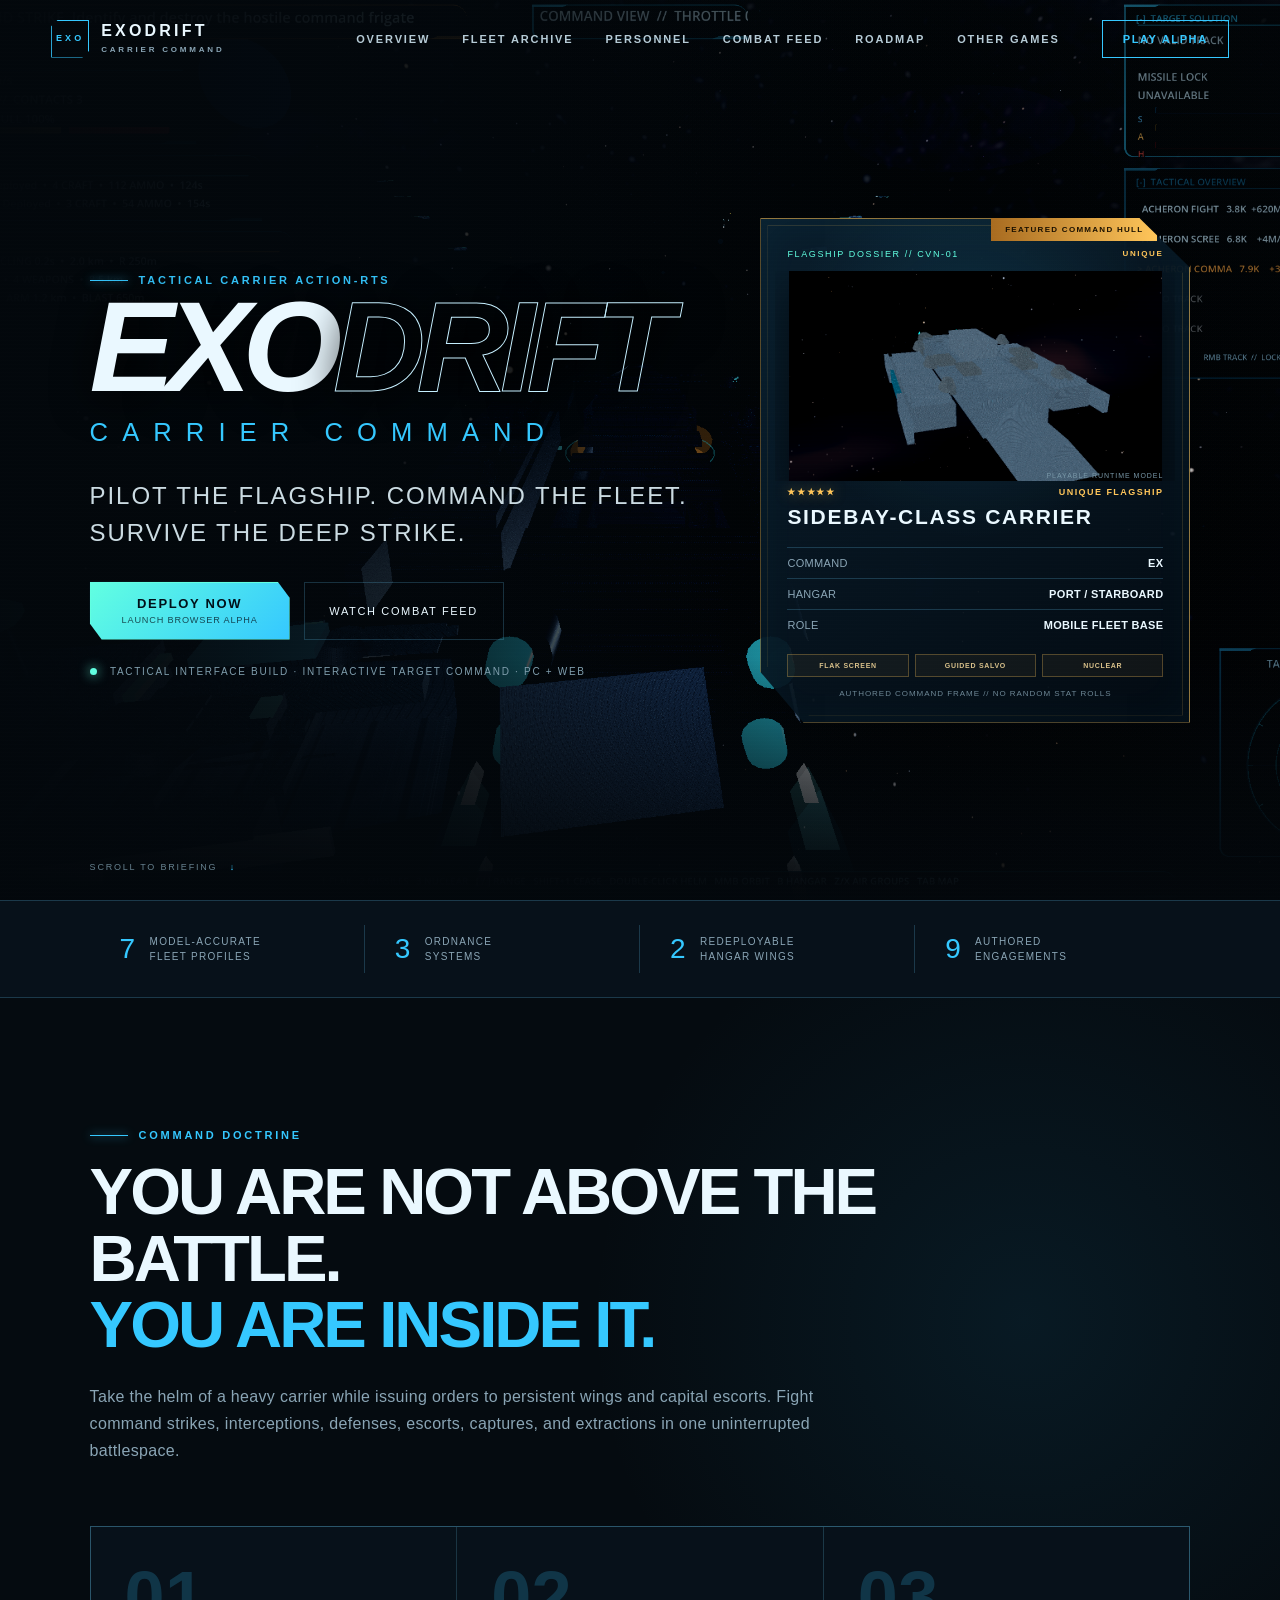
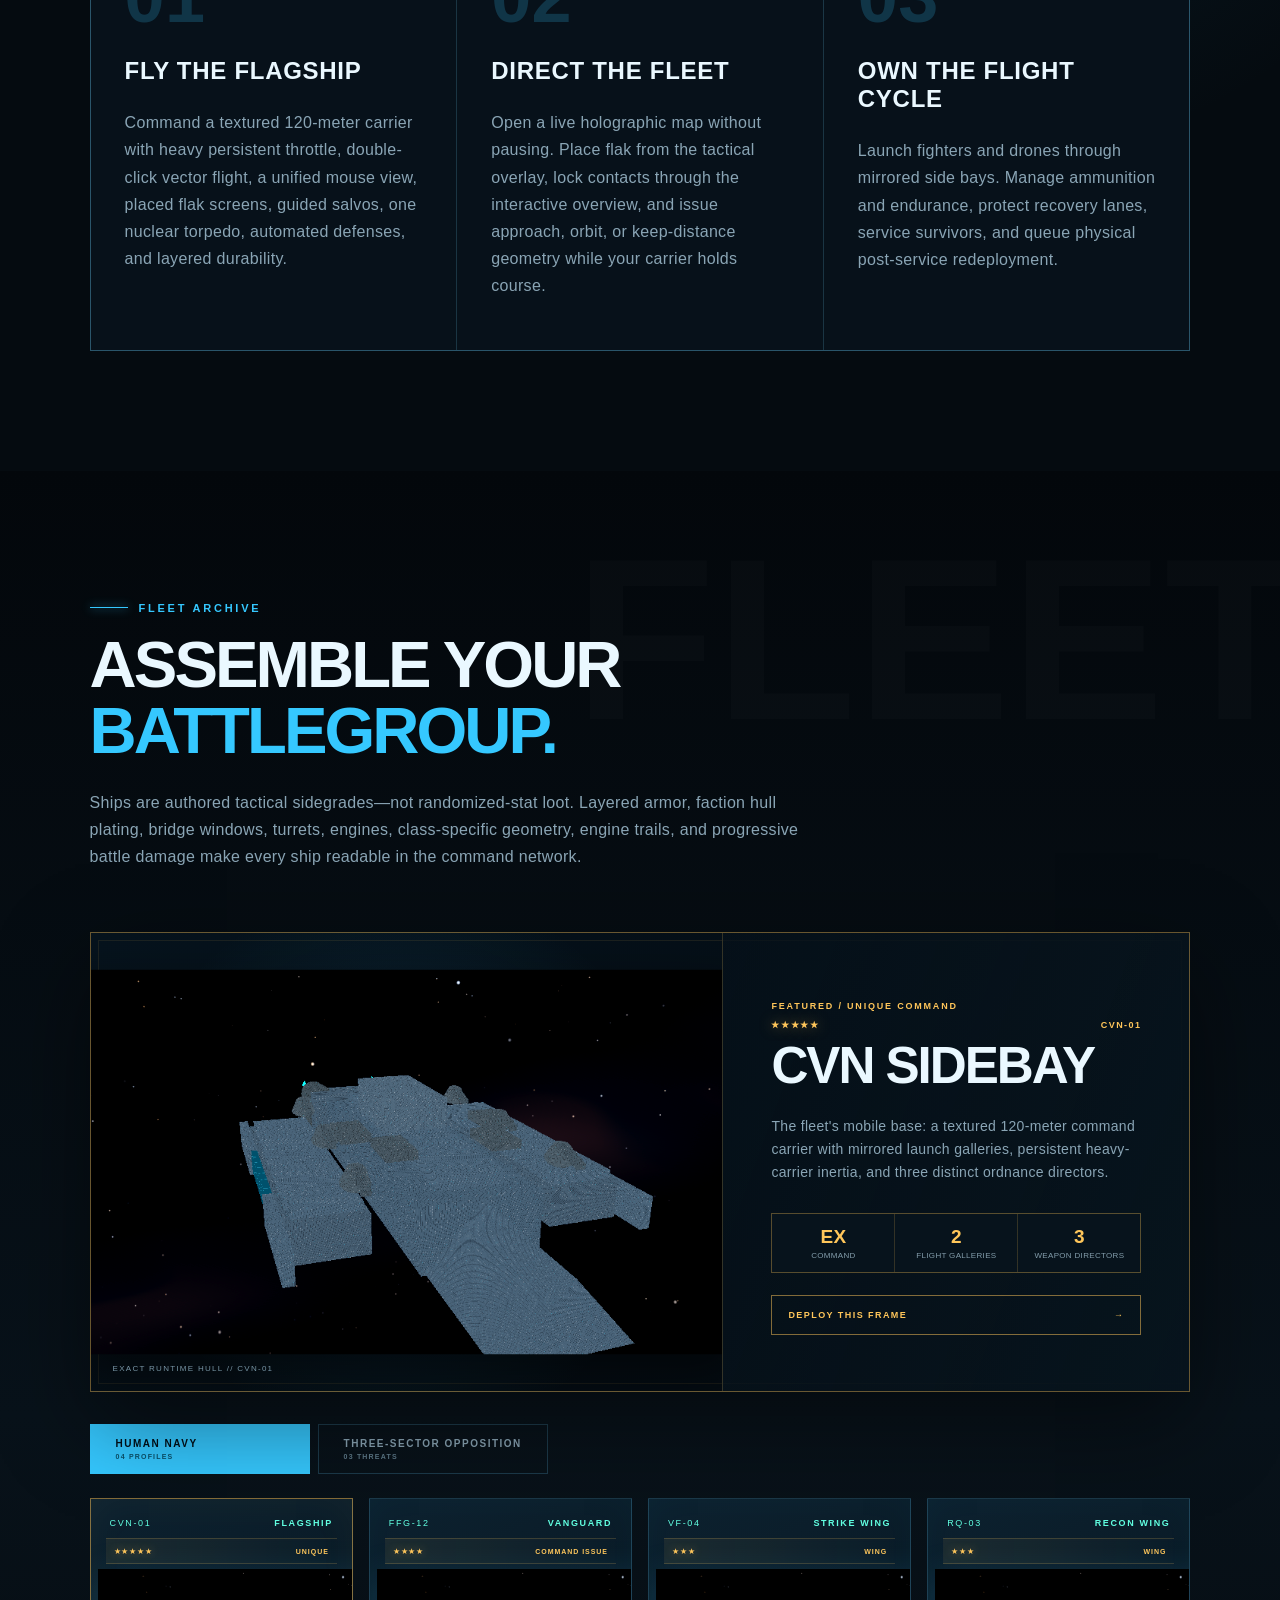
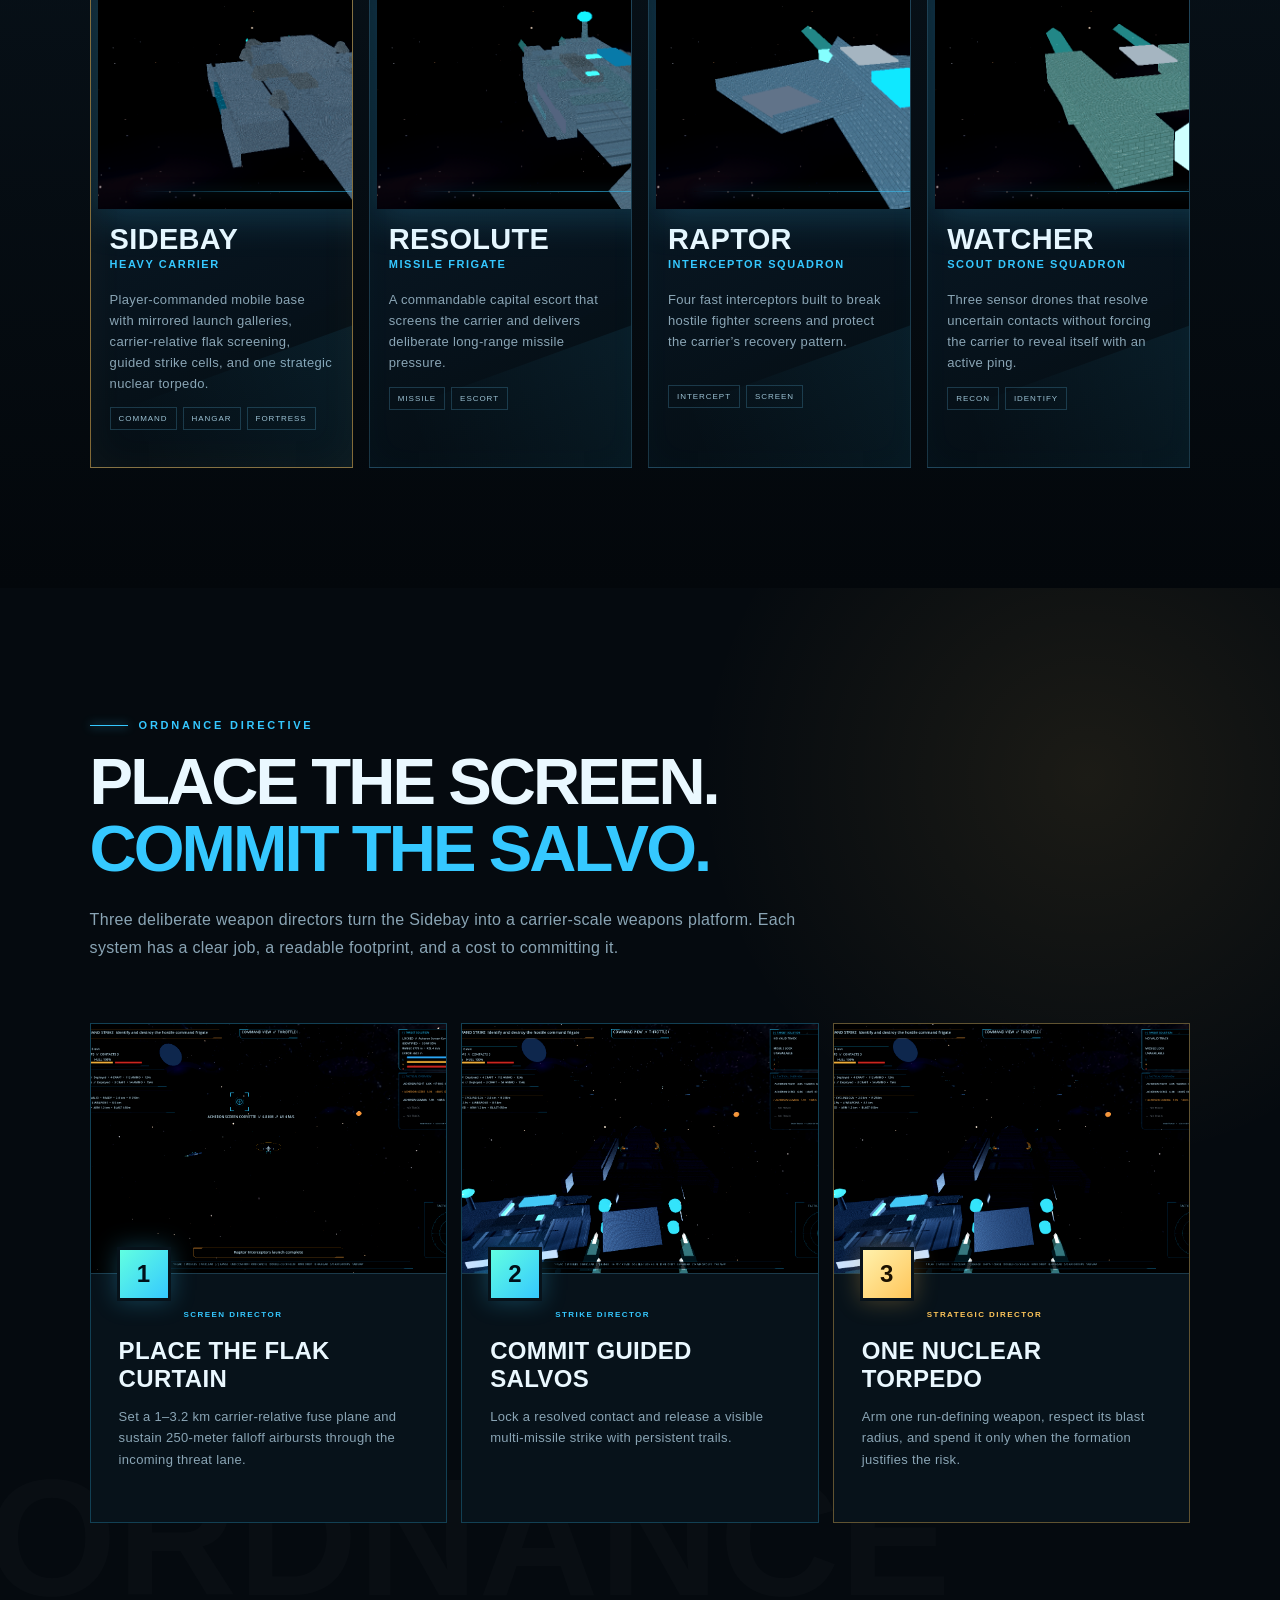
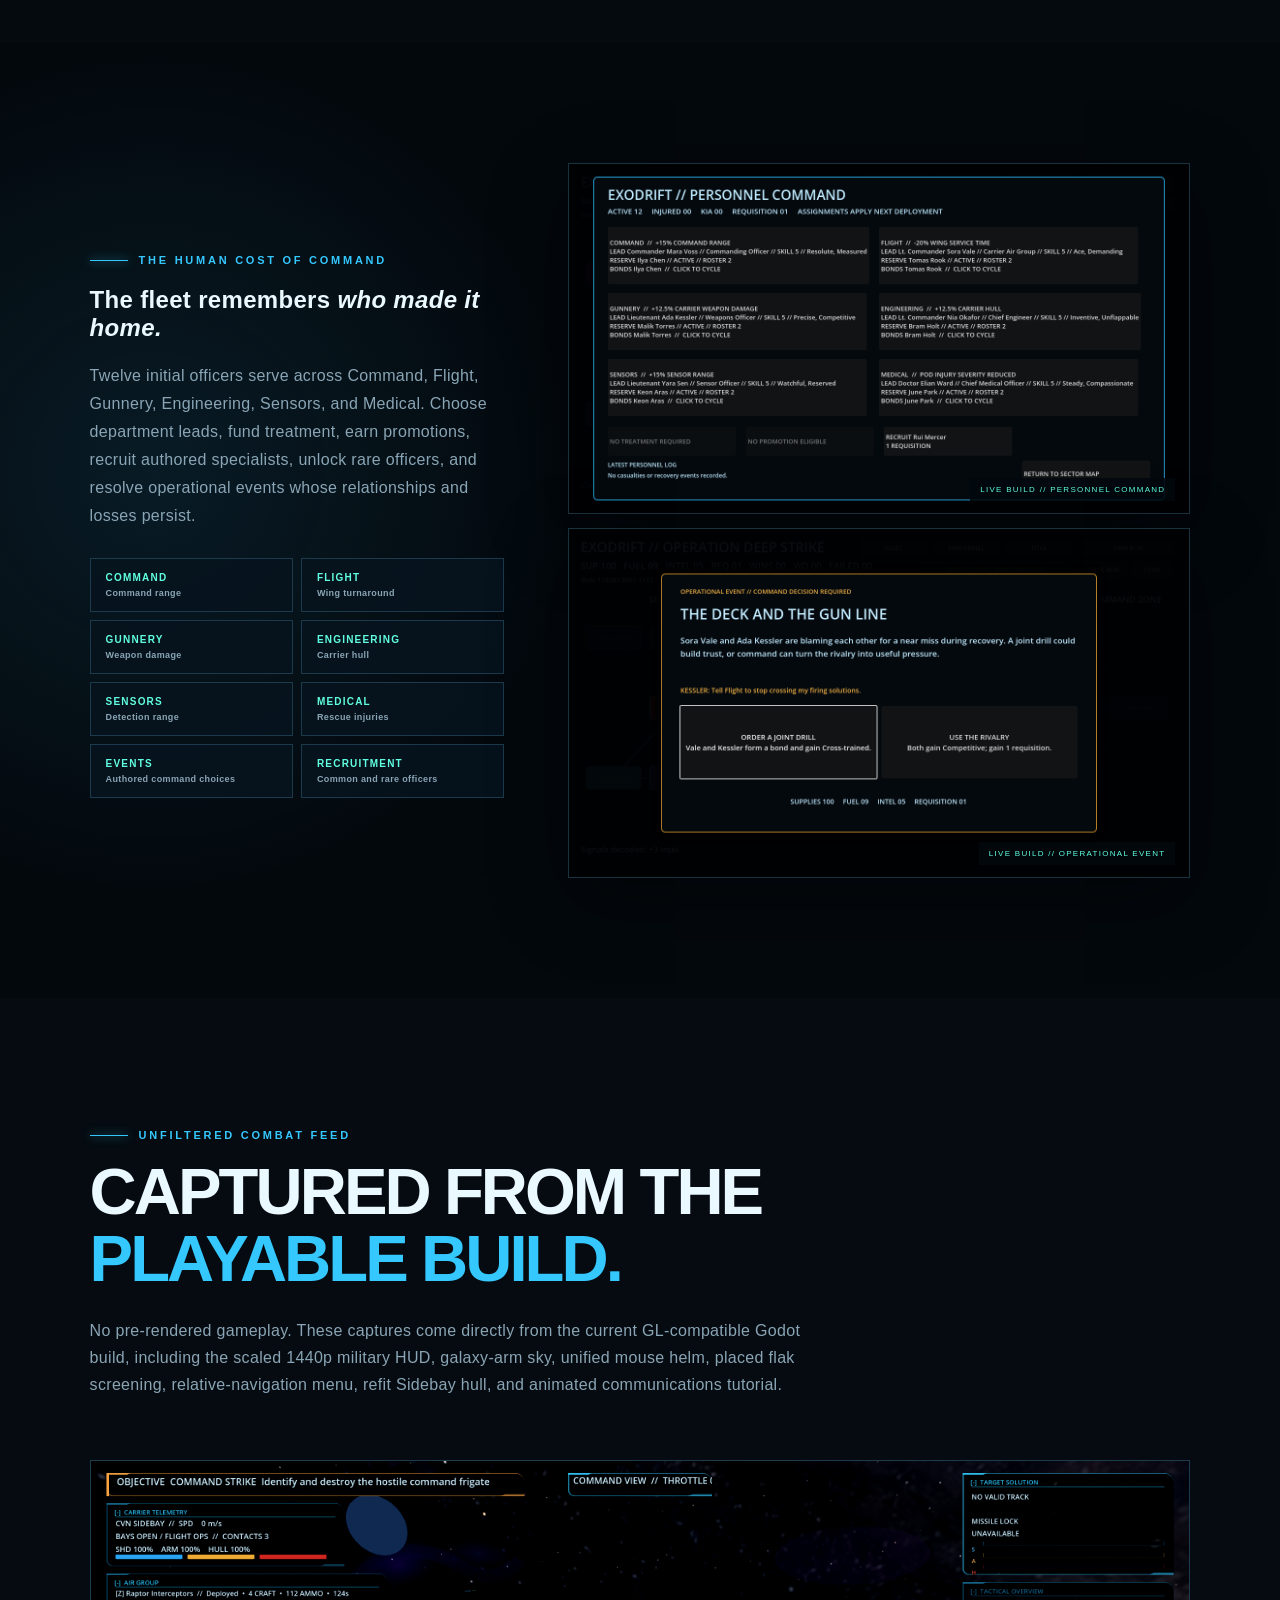
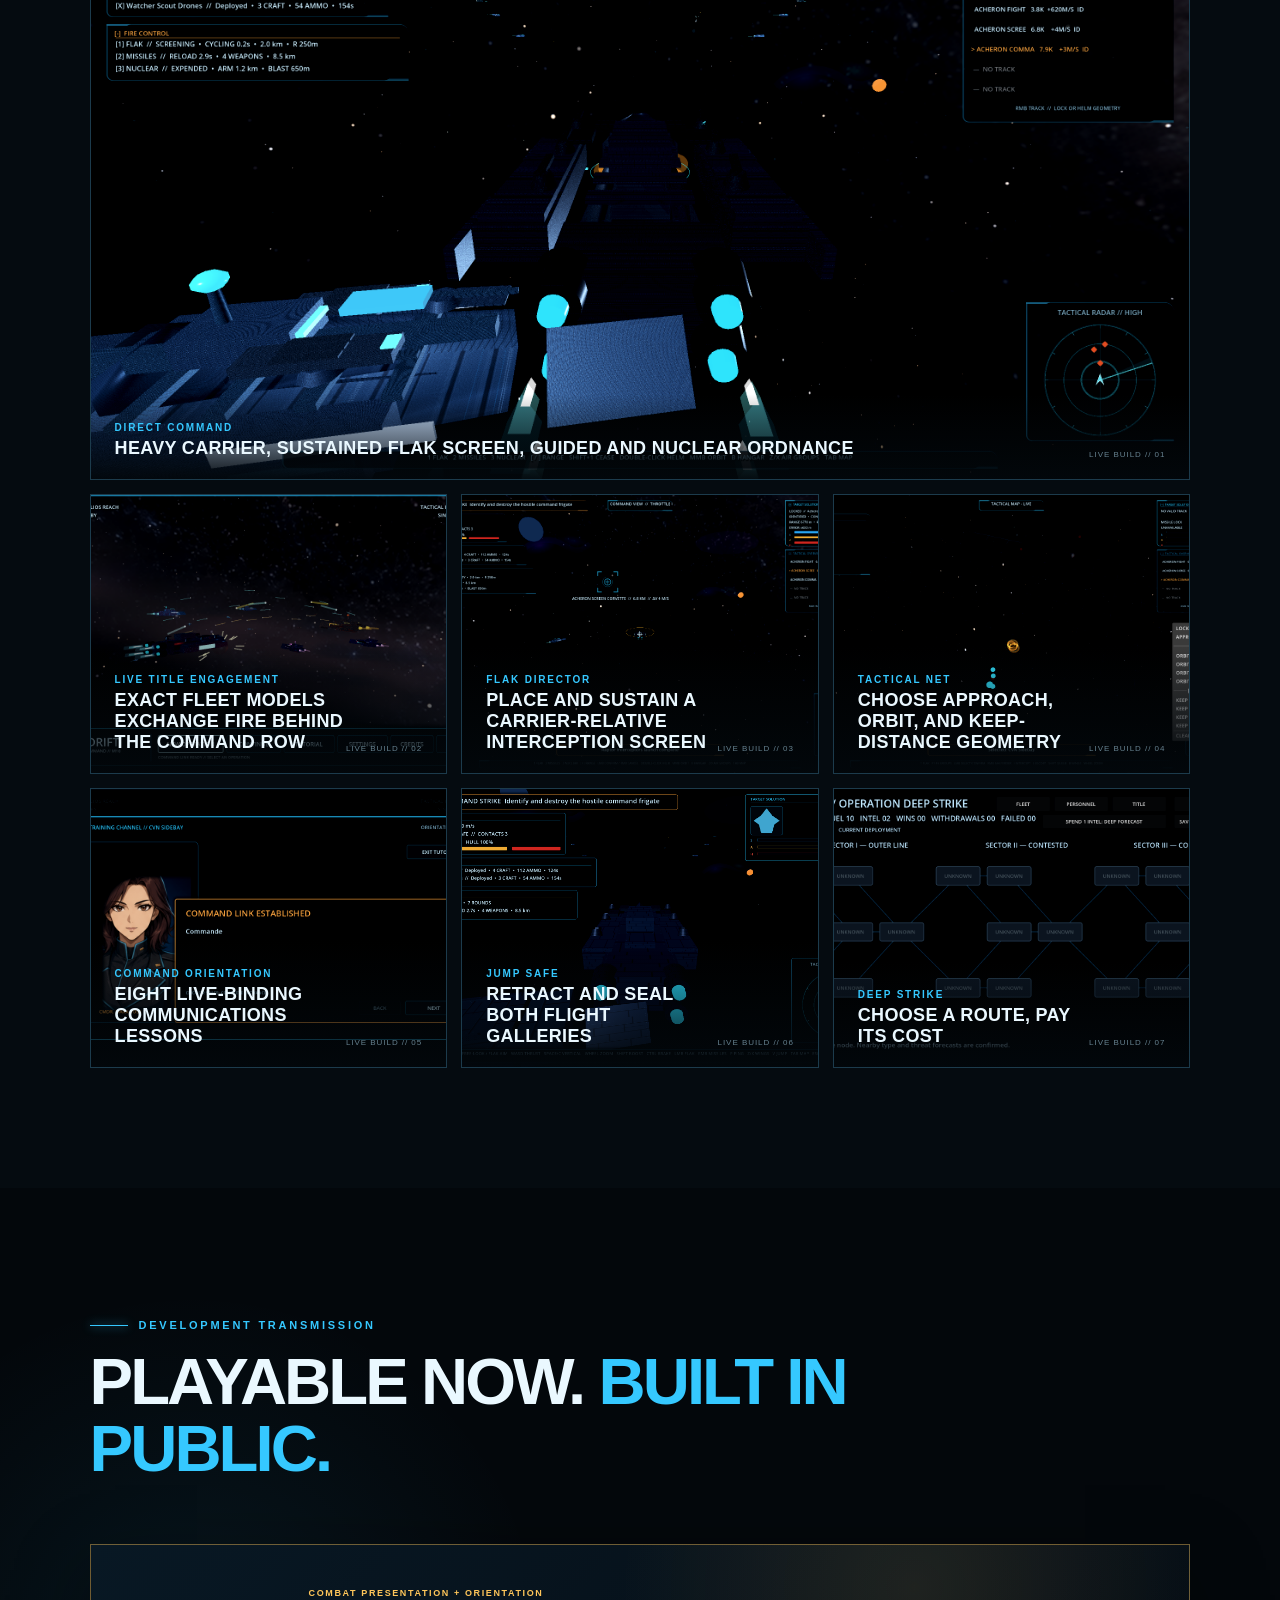
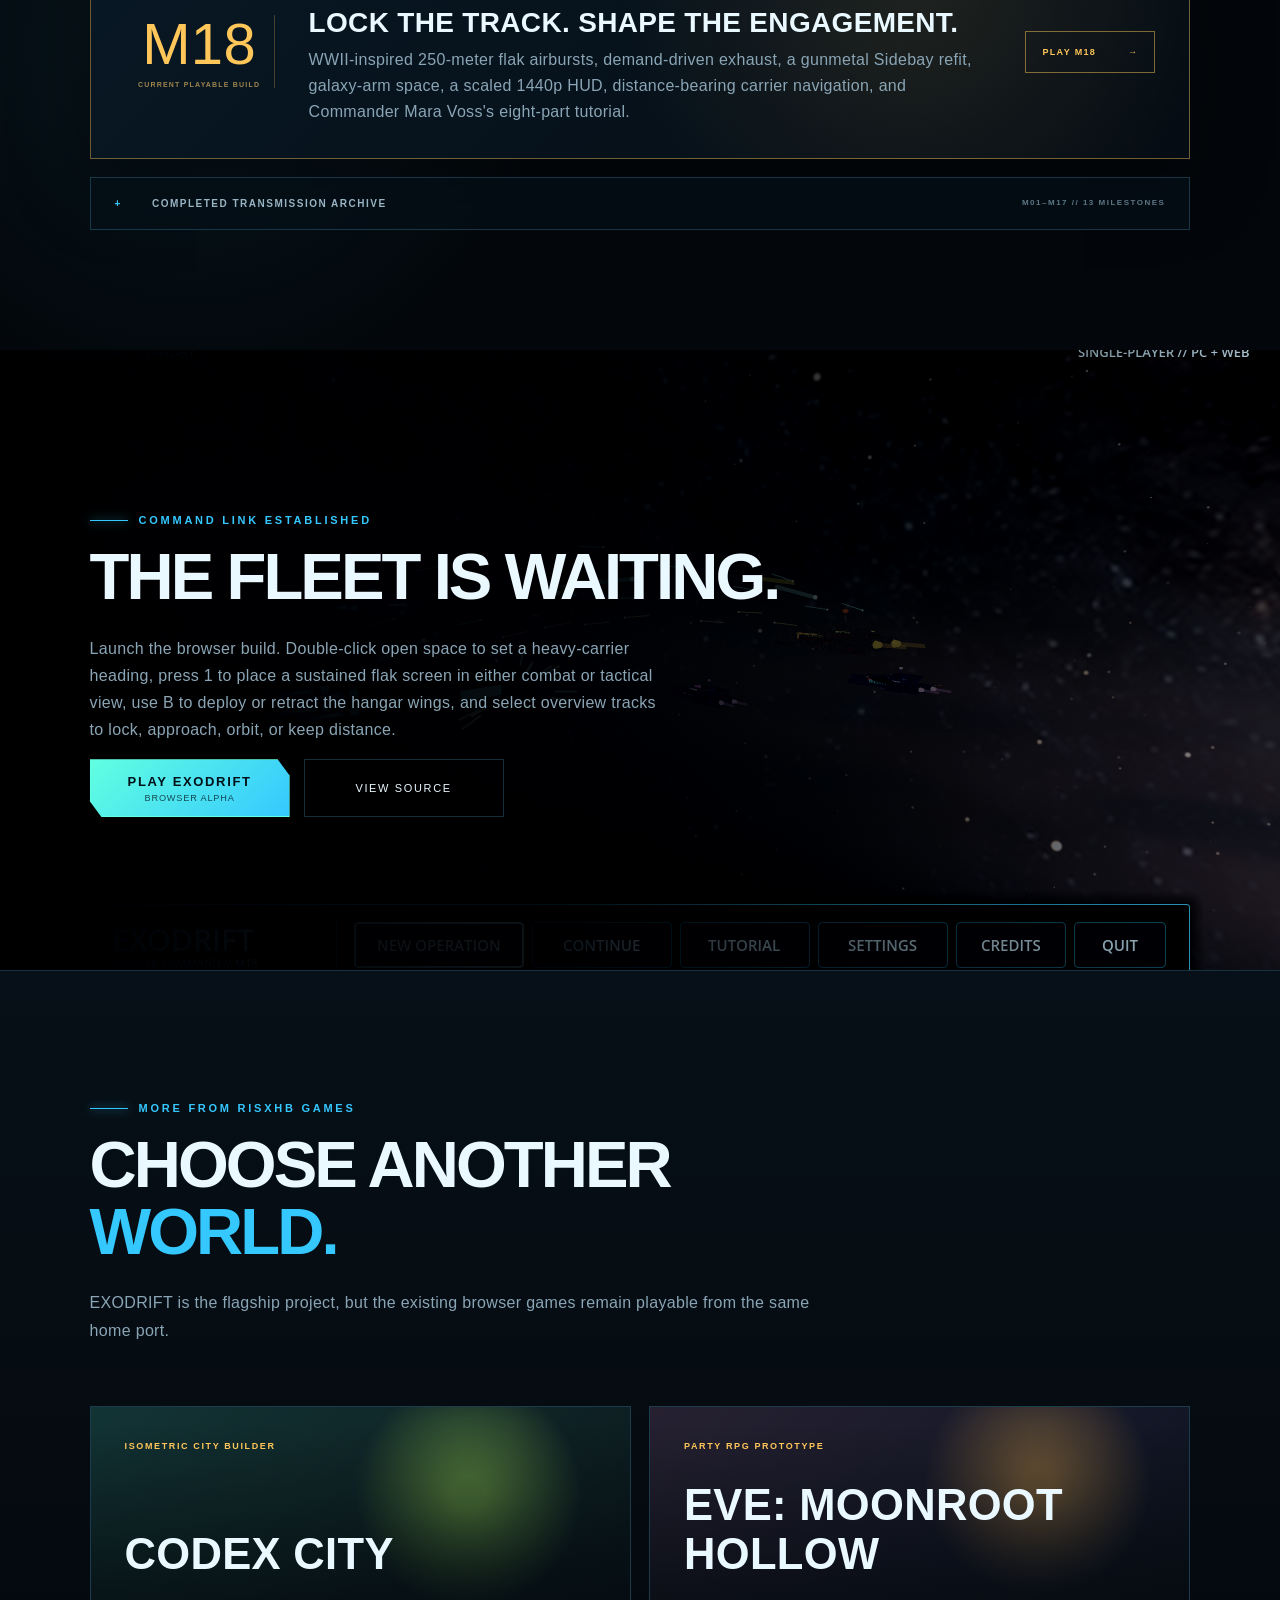
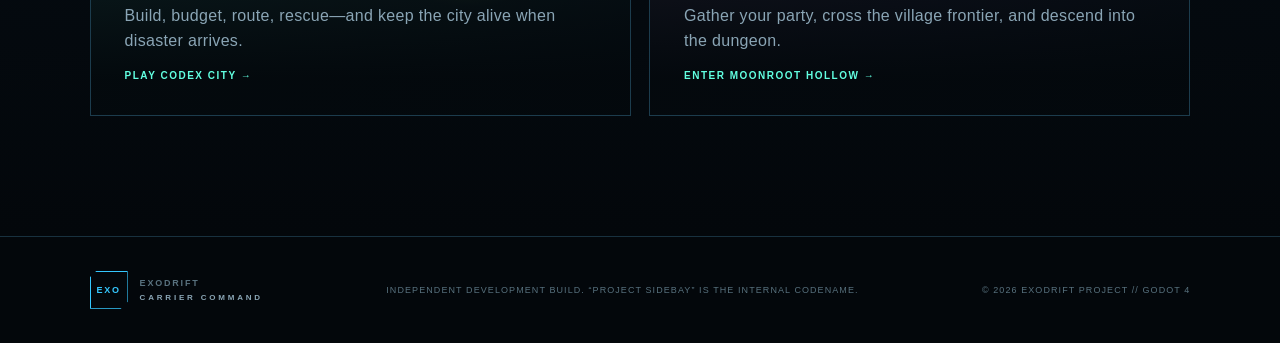
==== commit 3ad13f4d: "Upgrade combat presentation and tutorial" ====
--- a/web/index.html
+++ b/web/index.html
@@ -195,8 +195,8 @@
       </div>
       <div class="ordnance-grid">
         <article class="ordnance-card reveal">
-          <figure><img src="assets/flak-placement-preview.png" width="1280" height="720" alt="Flak placement director marking a sustained screening volume" loading="lazy" decoding="async"></figure>
-          <div class="ordnance-copy"><span class="weapon-key">1</span><p>SCREEN DIRECTOR</p><h3>Place the flak curtain</h3><p>Set a carrier-relative volume and sustain airbursts through the incoming threat lane.</p></div>
+          <figure><img src="assets/flak-placement-preview.png" width="1280" height="720" alt="Flak placement director marking a 250-meter sustained screening volume" loading="lazy" decoding="async"></figure>
+          <div class="ordnance-copy"><span class="weapon-key">1</span><p>SCREEN DIRECTOR</p><h3>Place the flak curtain</h3><p>Set a 1–3.2 km carrier-relative fuse plane and sustain 250-meter falloff airbursts through the incoming threat lane.</p></div>
         </article>
         <article class="ordnance-card reveal">
           <figure><img src="assets/flight-preview.png" width="1920" height="1080" alt="Sidebay combat view with guided missile fire control" loading="lazy" decoding="async"></figure>
@@ -241,32 +241,36 @@
       <div class="section-heading compact reveal">
         <p class="eyebrow"><span></span> Unfiltered combat feed</p>
         <h2>Captured from the <em>playable build.</em></h2>
-        <p>No pre-rendered gameplay. These captures come directly from the current GL-compatible Godot build, including the angular military HUD, procedural deep-space dome, unified mouse helm, placed flak screening, guided/nuclear trails, refit hull plating, and expanded capital-ship geometry.</p>
+        <p>No pre-rendered gameplay. These captures come directly from the current GL-compatible Godot build, including the scaled 1440p military HUD, galaxy-arm sky, unified mouse helm, placed flak screening, relative-navigation menu, refit Sidebay hull, and animated communications tutorial.</p>
       </div>
       <div class="gallery">
         <figure class="gallery-main reveal">
-          <img src="assets/flight-preview.png" width="1920" height="1080" alt="Carrier combat viewed from the third-person flight camera" loading="lazy" decoding="async">
+          <img src="assets/flight-preview.png" width="2560" height="1440" alt="Carrier combat viewed from the third-person flight camera at 2560 by 1440" loading="lazy" decoding="async">
           <figcaption><b>DIRECT COMMAND</b><span>Heavy carrier, sustained flak screen, guided and nuclear ordnance</span><i>LIVE BUILD // 01</i></figcaption>
         </figure>
         <figure class="reveal">
-          <img src="assets/menu-preview.png" width="1280" height="720" alt="Compact bottom EXODRIFT command row beneath a battle using the exact runtime fleet models" loading="lazy" decoding="async">
+          <img src="assets/menu-preview.png" width="2560" height="1440" alt="Compact bottom EXODRIFT command row beneath a battle using the refit Sidebay and galaxy arm" loading="lazy" decoding="async">
           <figcaption><b>LIVE TITLE ENGAGEMENT</b><span>Exact fleet models exchange fire behind the command row</span><i>LIVE BUILD // 02</i></figcaption>
         </figure>
         <figure class="reveal">
-          <img src="assets/flak-placement-preview.png" width="1280" height="720" alt="Flak placement view showing a carrier-relative 150-meter airburst screen volume" loading="lazy" decoding="async">
+          <img src="assets/flak-placement-preview.png" width="1280" height="720" alt="Flak placement view showing a carrier-relative 250-meter airburst screen volume" loading="lazy" decoding="async">
           <figcaption><b>FLAK DIRECTOR</b><span>Place and sustain a carrier-relative interception screen</span><i>LIVE BUILD // 03</i></figcaption>
         </figure>
         <figure class="reveal">
-          <img src="assets/tactical-preview.png" width="1920" height="1080" alt="Live three-dimensional tactical command map" loading="lazy" decoding="async">
-          <figcaption><b>TACTICAL NET</b><span>Issue fleet orders in real time</span><i>LIVE BUILD // 04</i></figcaption>
+          <img src="assets/tactical-preview.png" width="2560" height="1440" alt="Live three-dimensional tactical map with the carrier relative-navigation menu open" loading="lazy" decoding="async">
+          <figcaption><b>TACTICAL NET</b><span>Choose approach, orbit, and keep-distance geometry</span><i>LIVE BUILD // 04</i></figcaption>
+        </figure>
+        <figure class="reveal">
+          <img src="assets/tutorial-preview.png" width="2560" height="1440" alt="Commander Mara Voss animated communications tutorial" loading="lazy" decoding="async">
+          <figcaption><b>COMMAND ORIENTATION</b><span>Eight live-binding communications lessons</span><i>LIVE BUILD // 05</i></figcaption>
         </figure>
         <figure class="reveal">
           <img src="assets/bays-sealed-preview.png" width="1920" height="1080" alt="Sidebay carrier with both armored flight galleries retracted and jump-safe" loading="lazy" decoding="async">
-          <figcaption><b>JUMP SAFE</b><span>Retract and seal both flight galleries</span><i>LIVE BUILD // 05</i></figcaption>
+          <figcaption><b>JUMP SAFE</b><span>Retract and seal both flight galleries</span><i>LIVE BUILD // 06</i></figcaption>
         </figure>
         <figure class="reveal">
           <img src="assets/campaign-preview.png" width="1280" height="720" alt="Branching three-sector campaign map" loading="lazy" decoding="async">
-          <figcaption><b>DEEP STRIKE</b><span>Choose a route, pay its cost</span><i>LIVE BUILD // 06</i></figcaption>
+          <figcaption><b>DEEP STRIKE</b><span>Choose a route, pay its cost</span><i>LIVE BUILD // 07</i></figcaption>
         </figure>
       </div>
     </section>
@@ -278,7 +282,7 @@
       </div>
       <article class="roadmap-current reveal">
         <div class="current-build-code"><span>M18</span><b>CURRENT PLAYABLE BUILD</b></div>
-        <div><p>TACTICAL COMMAND + VISUAL POLISH</p><h3>Lock the track. Shape the engagement.</h3><p>A true deep-space sky, carrier-centered flak placement, signed long-range zoom, tactical-overlay screening, collapsible command panels, interactive target overview, approach/orbit/keep-distance helm orders, and more readable faceted fleet hulls.</p></div>
+        <div><p>COMBAT PRESENTATION + ORIENTATION</p><h3>Lock the track. Shape the engagement.</h3><p>WWII-inspired 250-meter flak airbursts, demand-driven exhaust, a gunmetal Sidebay refit, galaxy-arm space, a scaled 1440p HUD, distance-bearing carrier navigation, and Commander Mara Voss's eight-part tutorial.</p></div>
         <a href="https://risxhb.github.io/exodrift/play/">PLAY M18 <span>→</span></a>
       </article>
       <details class="roadmap-archive reveal">
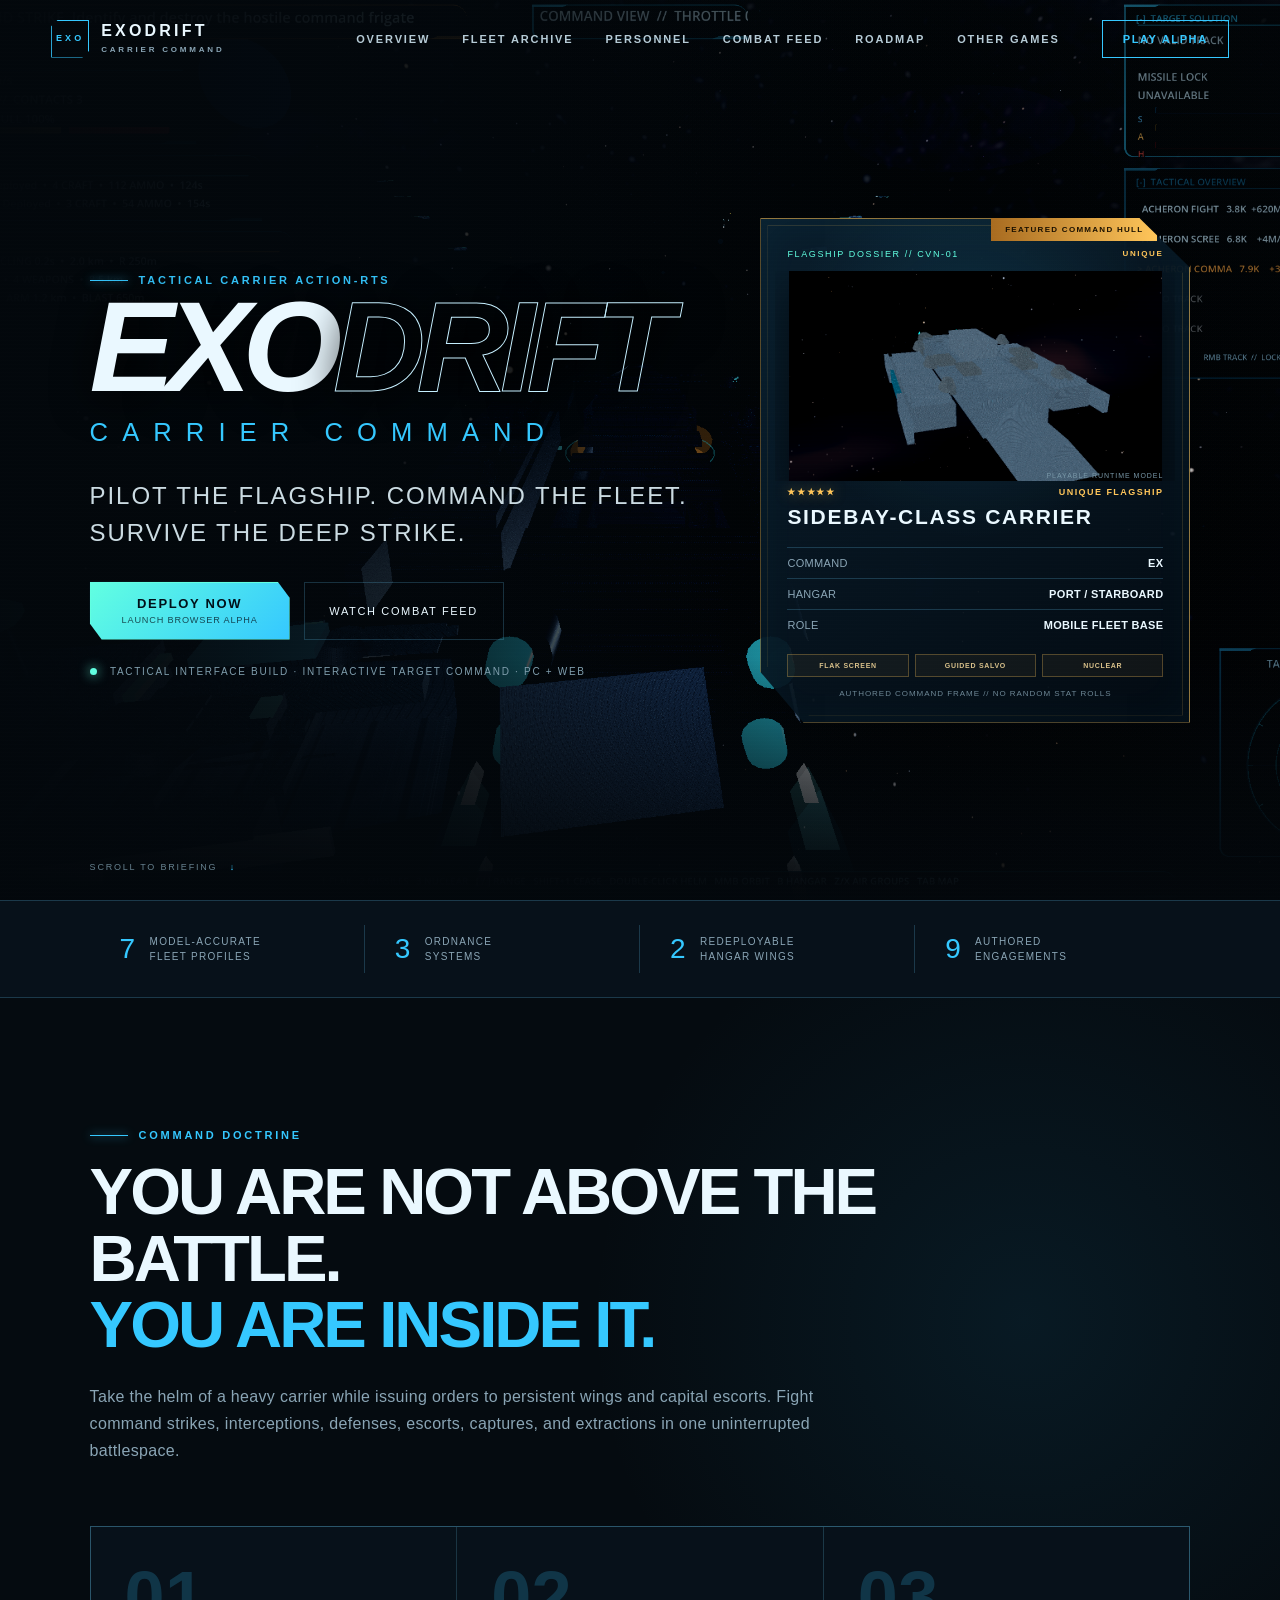
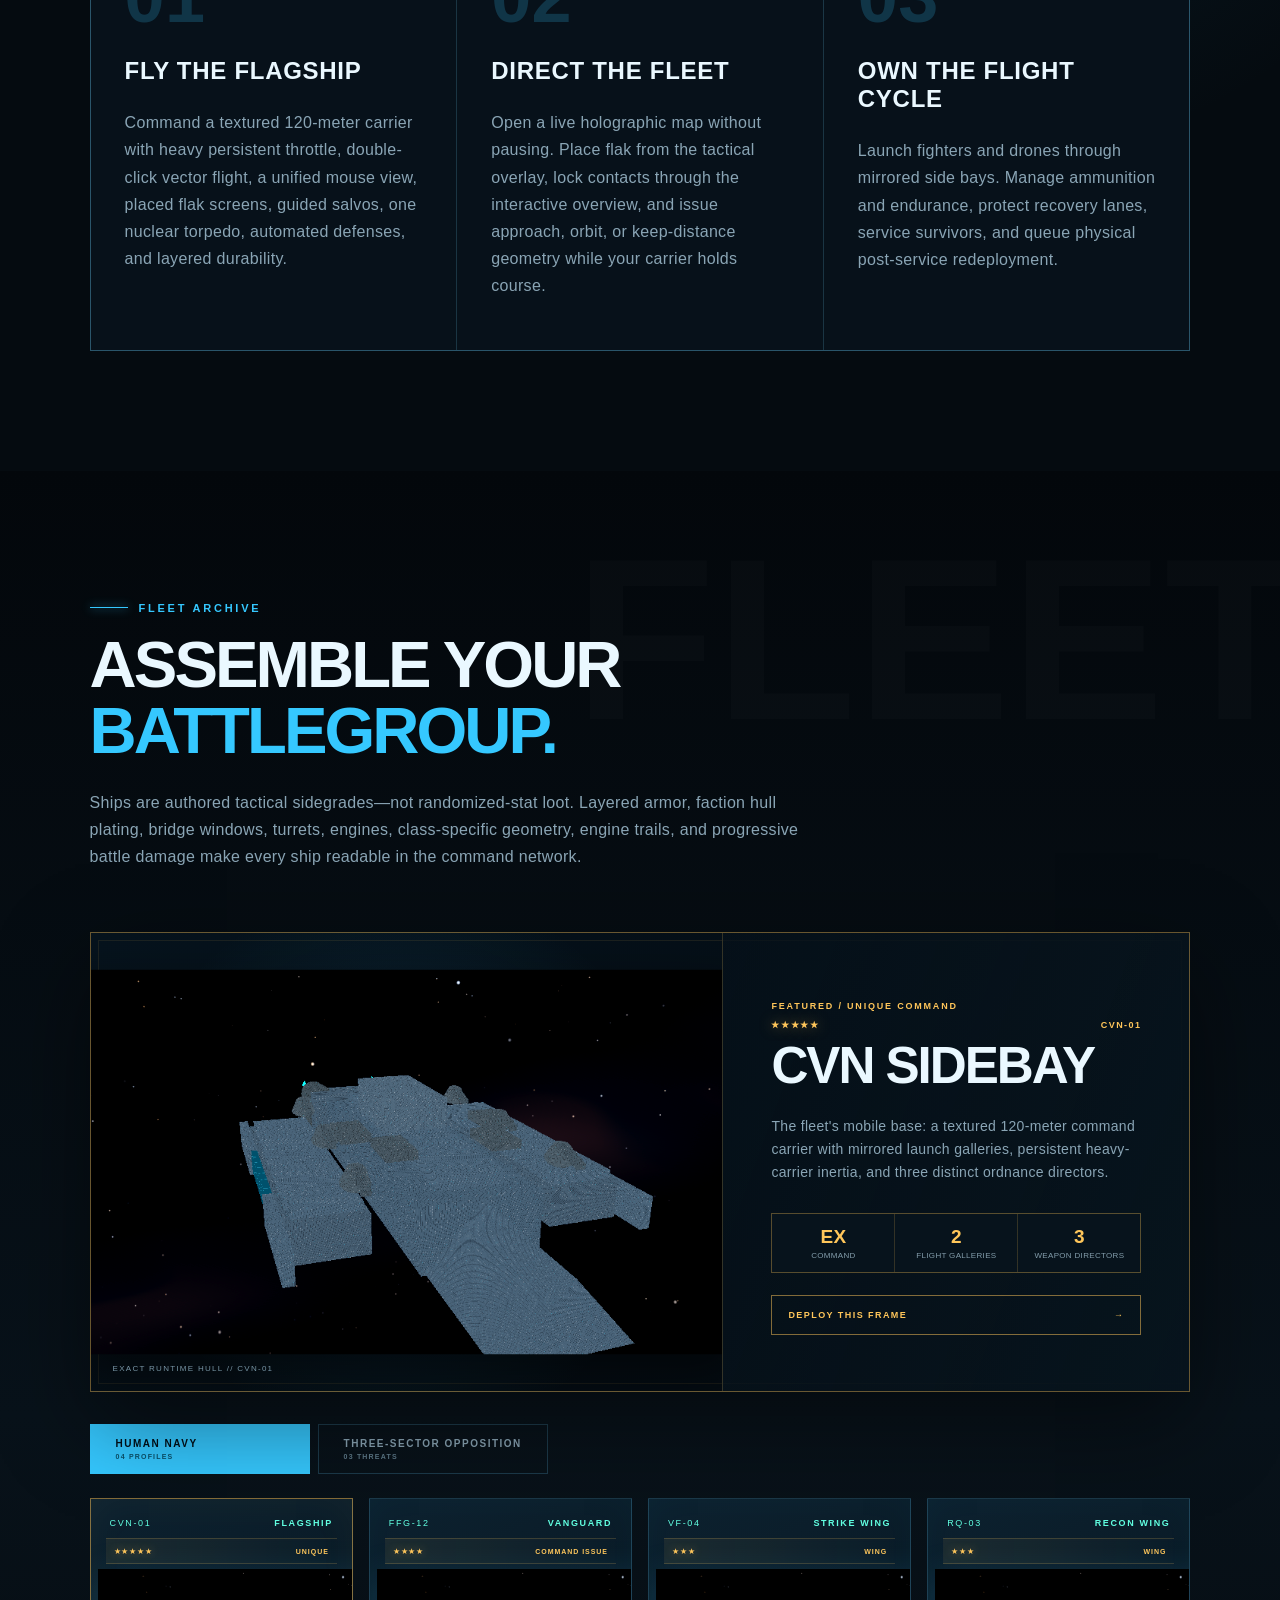
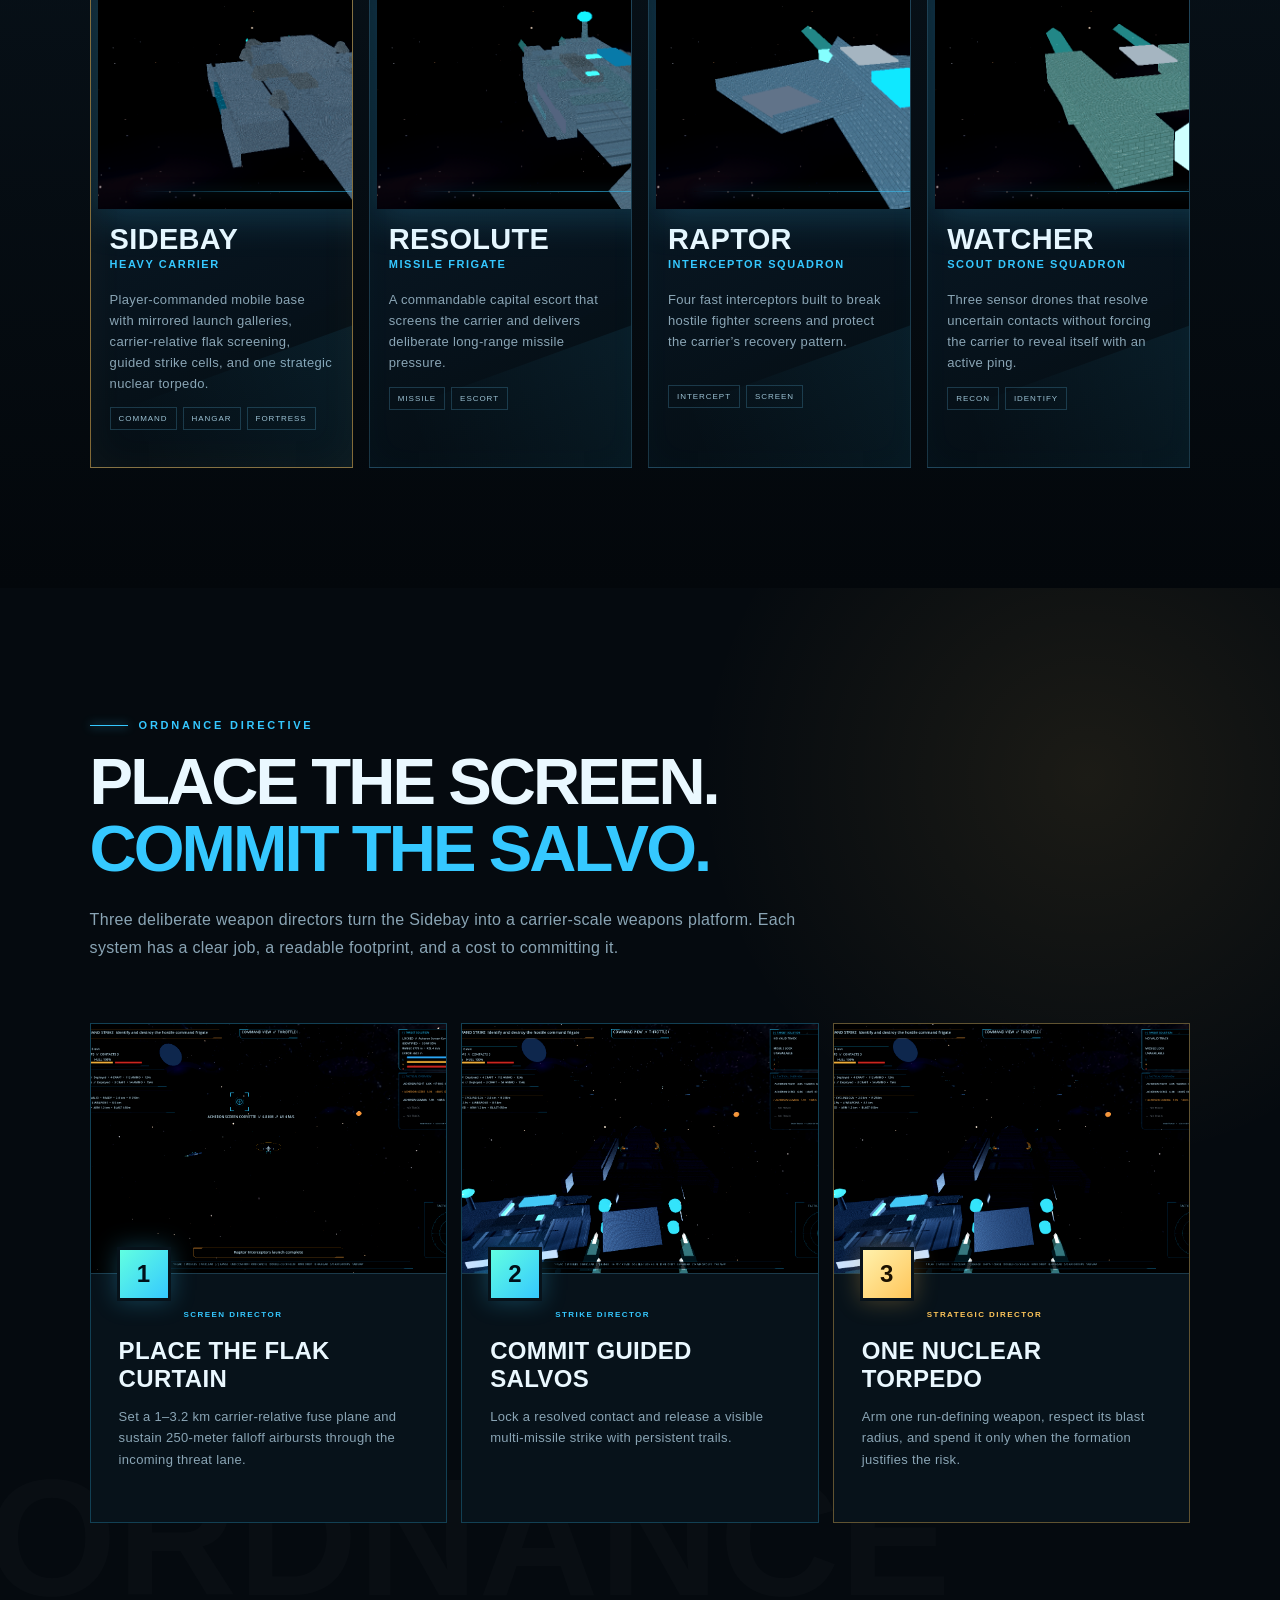
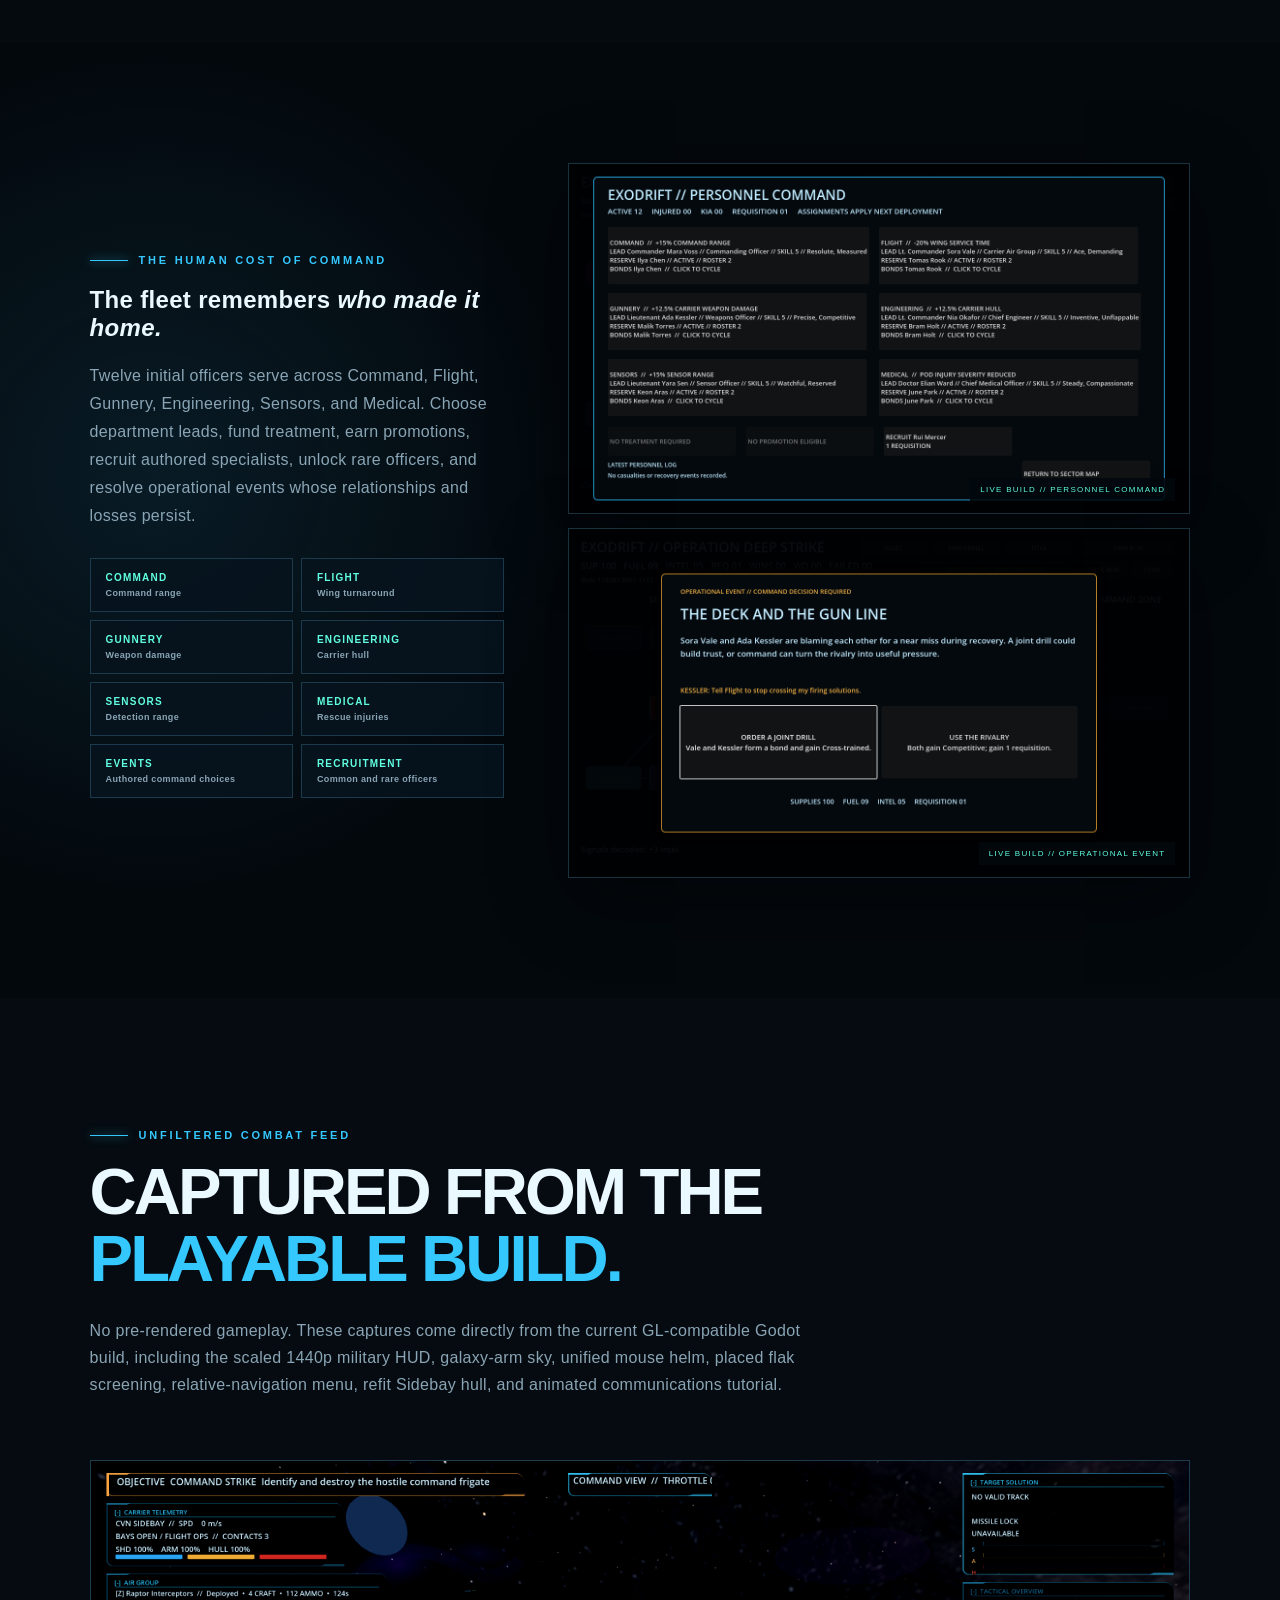
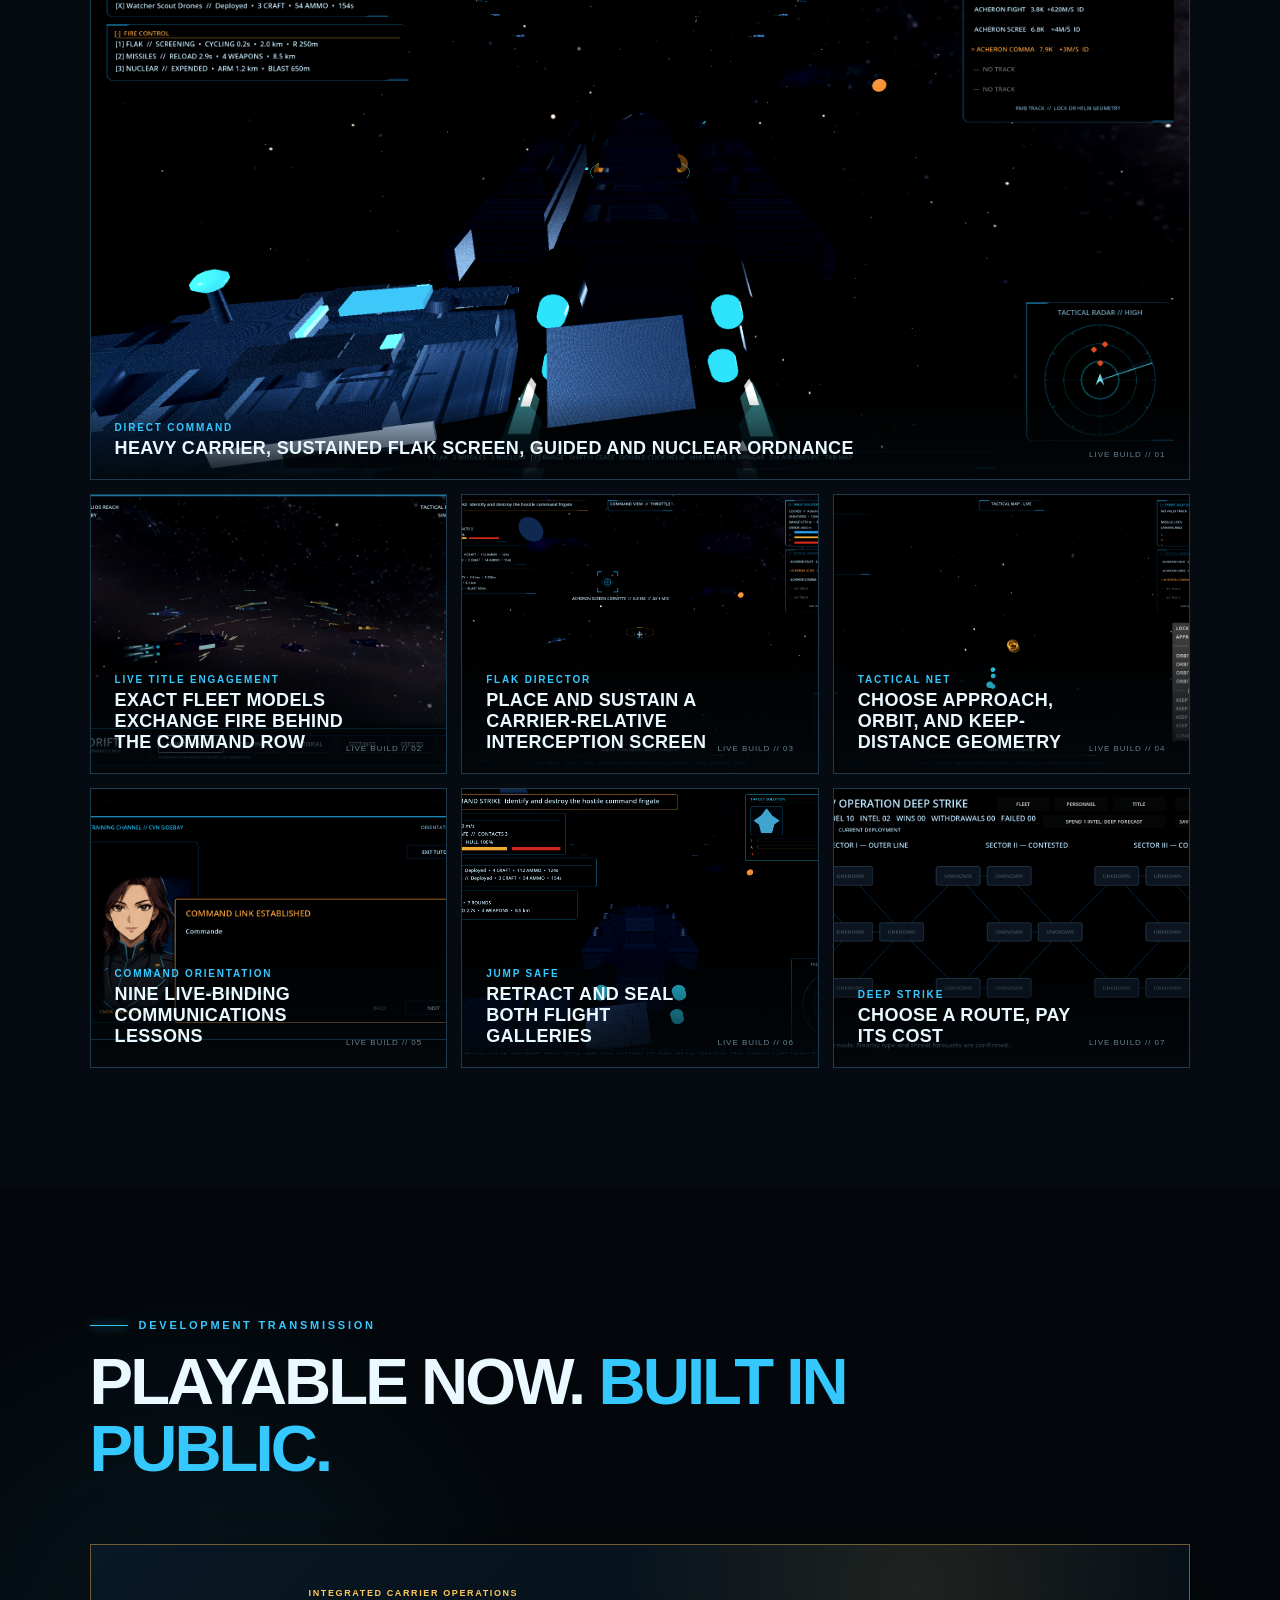
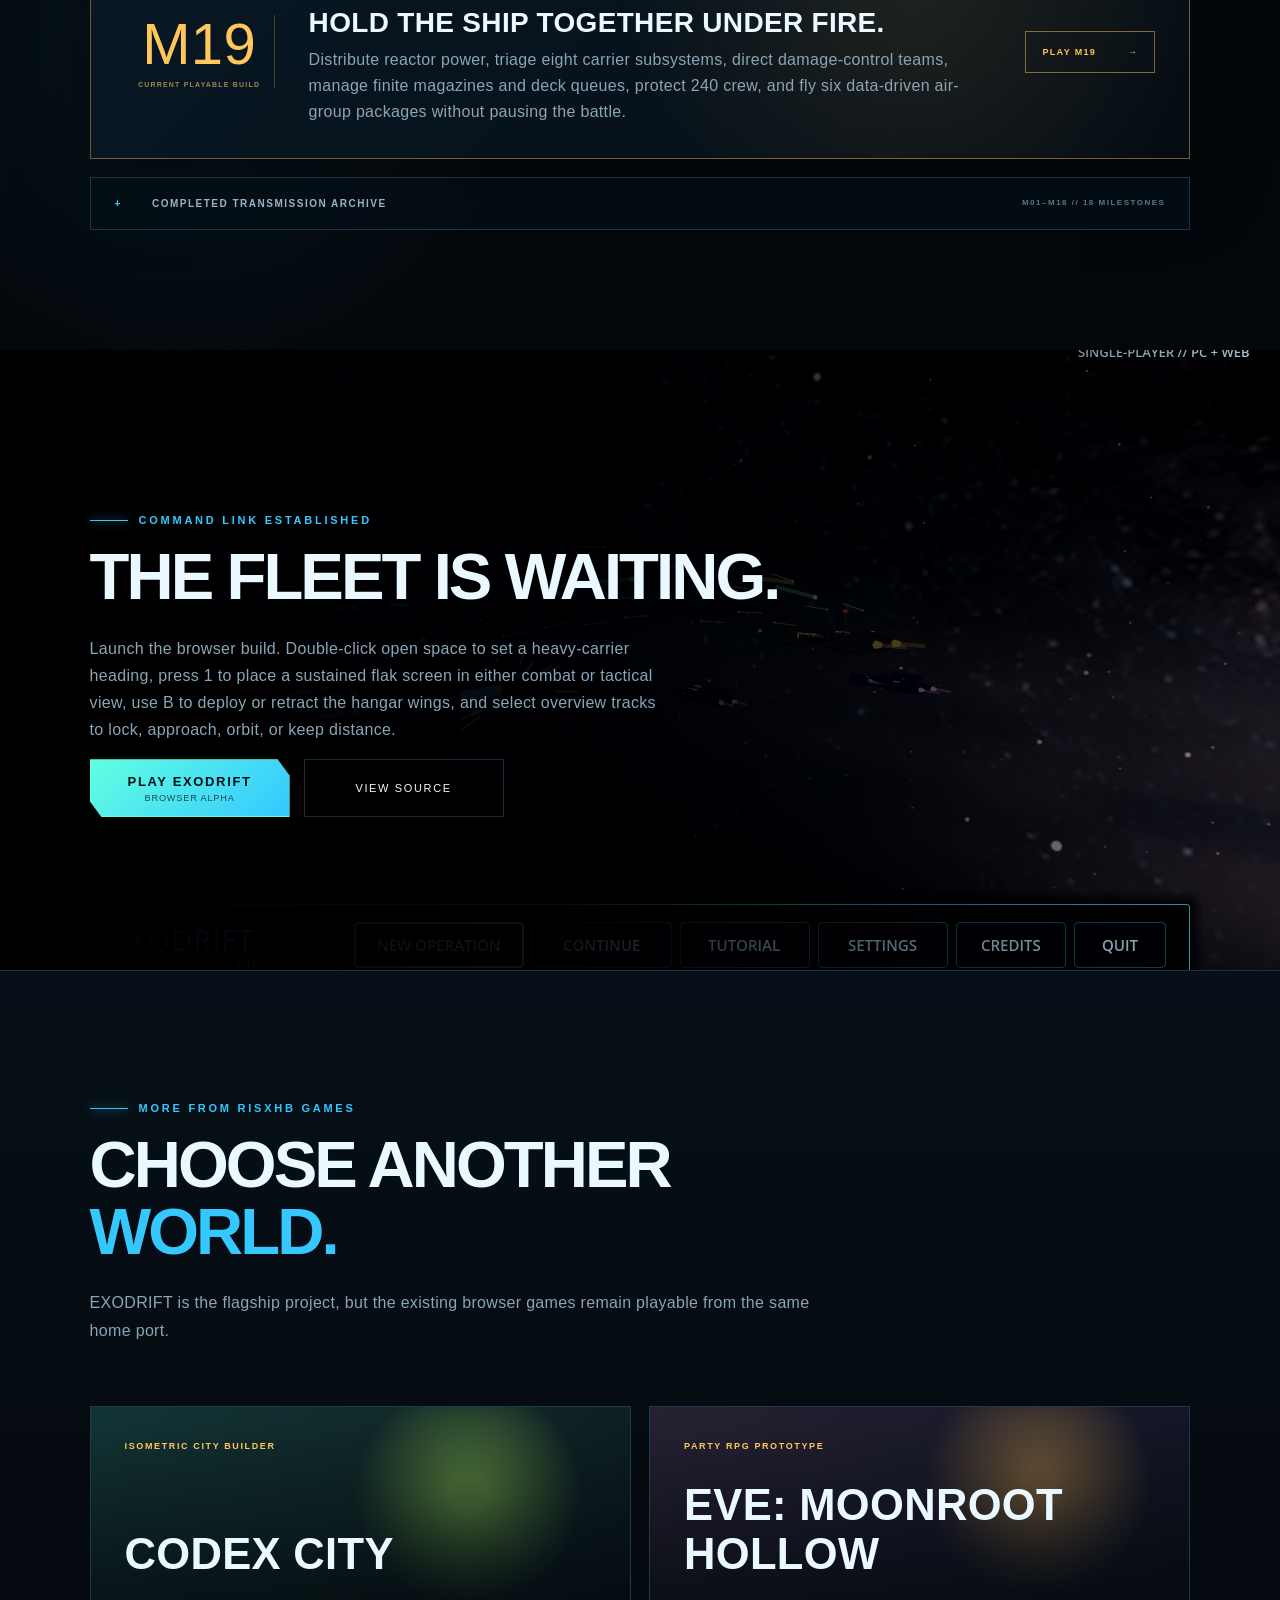
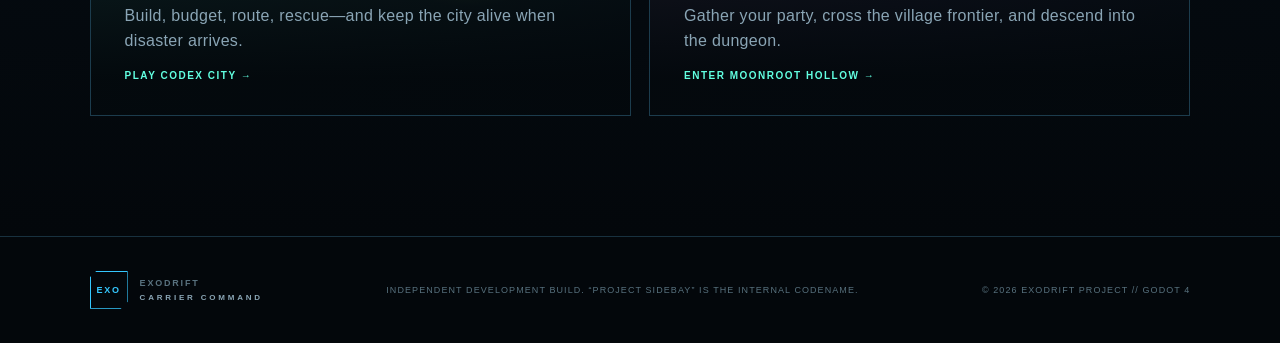
==== commit 74b54aa6: "Implement M19 integrated carrier operations" ====
--- a/web/index.html
+++ b/web/index.html
@@ -262,7 +262,7 @@
         </figure>
         <figure class="reveal">
           <img src="assets/tutorial-preview.png" width="2560" height="1440" alt="Commander Mara Voss animated communications tutorial" loading="lazy" decoding="async">
-          <figcaption><b>COMMAND ORIENTATION</b><span>Eight live-binding communications lessons</span><i>LIVE BUILD // 05</i></figcaption>
+          <figcaption><b>COMMAND ORIENTATION</b><span>Nine live-binding communications lessons</span><i>LIVE BUILD // 05</i></figcaption>
         </figure>
         <figure class="reveal">
           <img src="assets/bays-sealed-preview.png" width="1920" height="1080" alt="Sidebay carrier with both armored flight galleries retracted and jump-safe" loading="lazy" decoding="async">
@@ -281,12 +281,12 @@
         <h2>Playable now. <em>Built in public.</em></h2>
       </div>
       <article class="roadmap-current reveal">
-        <div class="current-build-code"><span>M18</span><b>CURRENT PLAYABLE BUILD</b></div>
-        <div><p>COMBAT PRESENTATION + ORIENTATION</p><h3>Lock the track. Shape the engagement.</h3><p>WWII-inspired 250-meter flak airbursts, demand-driven exhaust, a gunmetal Sidebay refit, galaxy-arm space, a scaled 1440p HUD, distance-bearing carrier navigation, and Commander Mara Voss's eight-part tutorial.</p></div>
-        <a href="https://risxhb.github.io/exodrift/play/">PLAY M18 <span>→</span></a>
+        <div class="current-build-code"><span>M19</span><b>CURRENT PLAYABLE BUILD</b></div>
+        <div><p>INTEGRATED CARRIER OPERATIONS</p><h3>Hold the ship together under fire.</h3><p>Distribute reactor power, triage eight carrier subsystems, direct damage-control teams, manage finite magazines and deck queues, protect 240 crew, and fly six data-driven air-group packages without pausing the battle.</p></div>
+        <a href="https://risxhb.github.io/exodrift/play/">PLAY M19 <span>→</span></a>
       </article>
       <details class="roadmap-archive reveal">
-        <summary><span>Completed transmission archive</span><b>M01–M17 // 13 MILESTONES</b></summary>
+        <summary><span>Completed transmission archive</span><b>M01–M18 // 18 MILESTONES</b></summary>
         <div class="timeline">
           <div class="timeline-item complete"><span>01</span><div><b>FIRST PLAYABLE</b><h3>Carrier combat loop</h3><p>Flight, weapons, side bays, squadrons, live tactical command, sensors, AI, and win/loss flow.</p></div></div>
           <div class="timeline-item complete"><span>02</span><div><b>RUN LAYER</b><h3>Three-sector deep strike</h3><p>Branching route, supplies, fuel, intel, forecasts, combat nodes, manual saves, and browser distribution.</p></div></div>
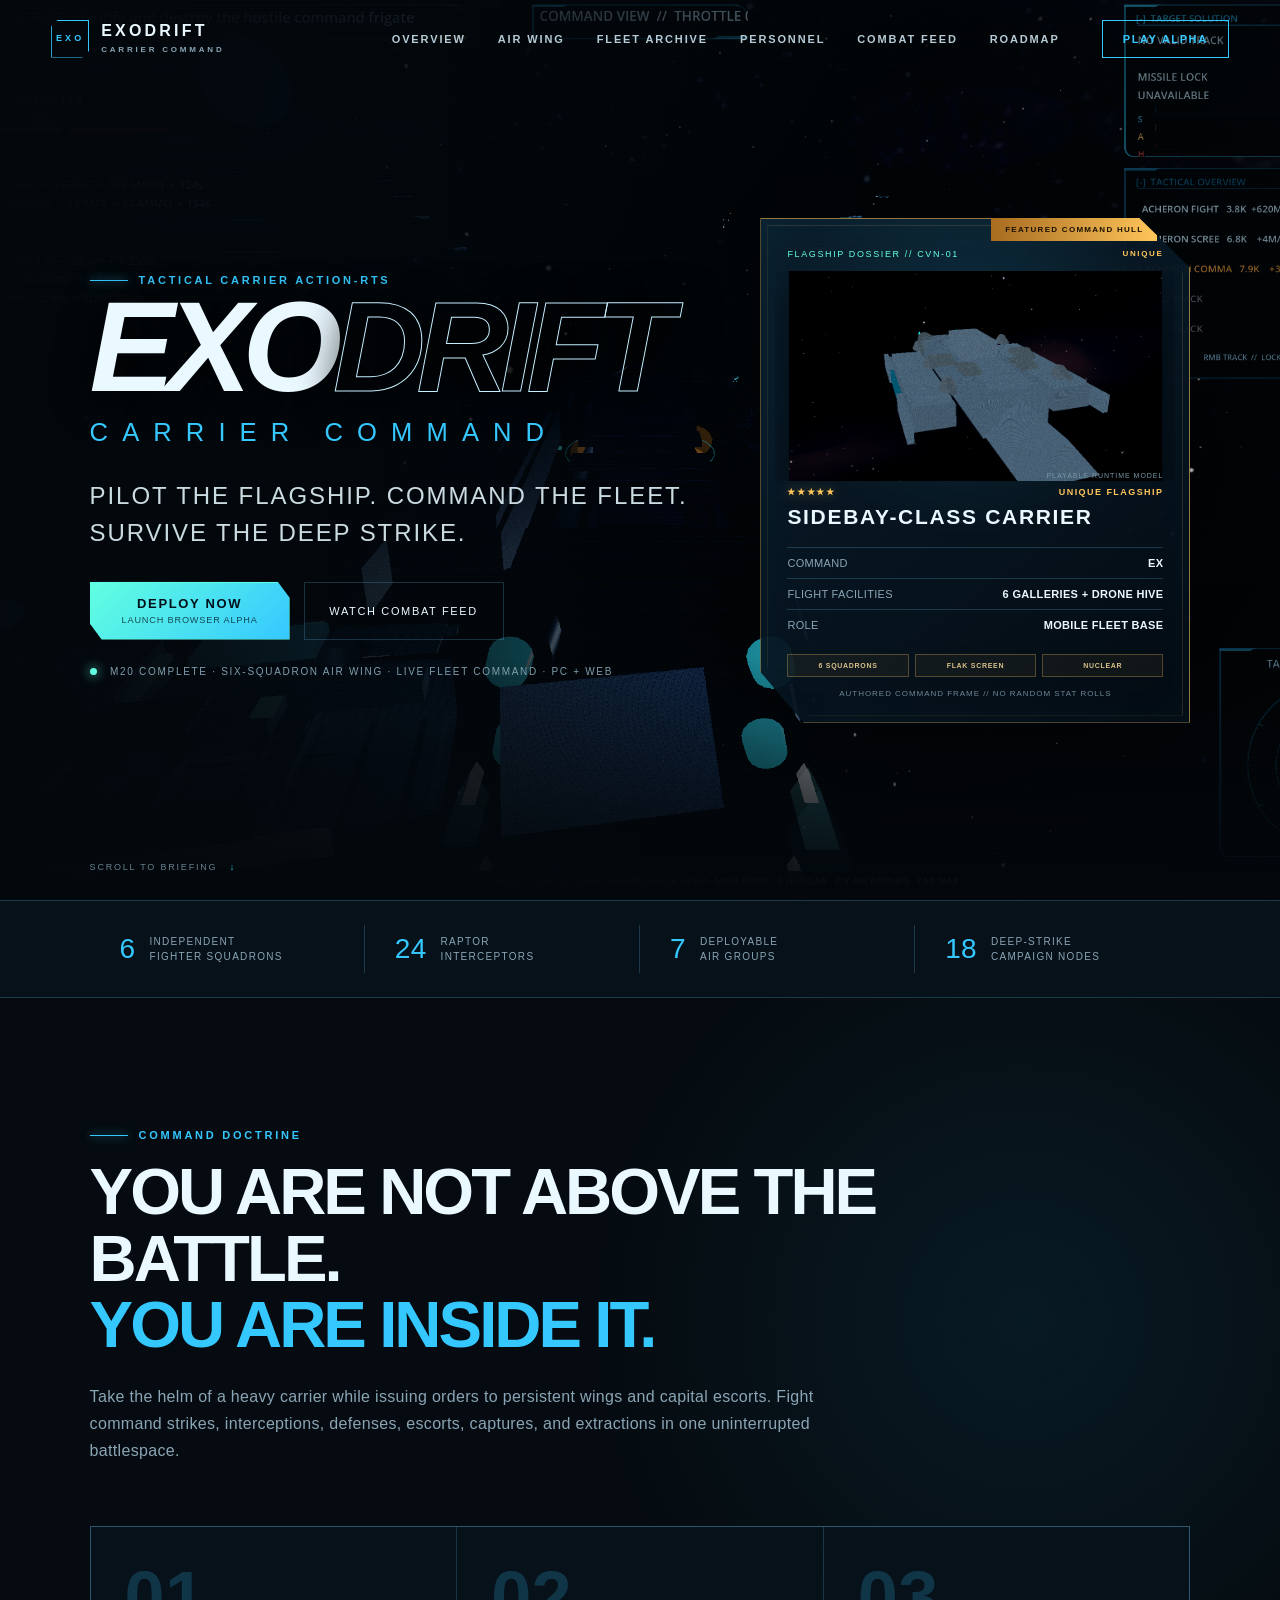
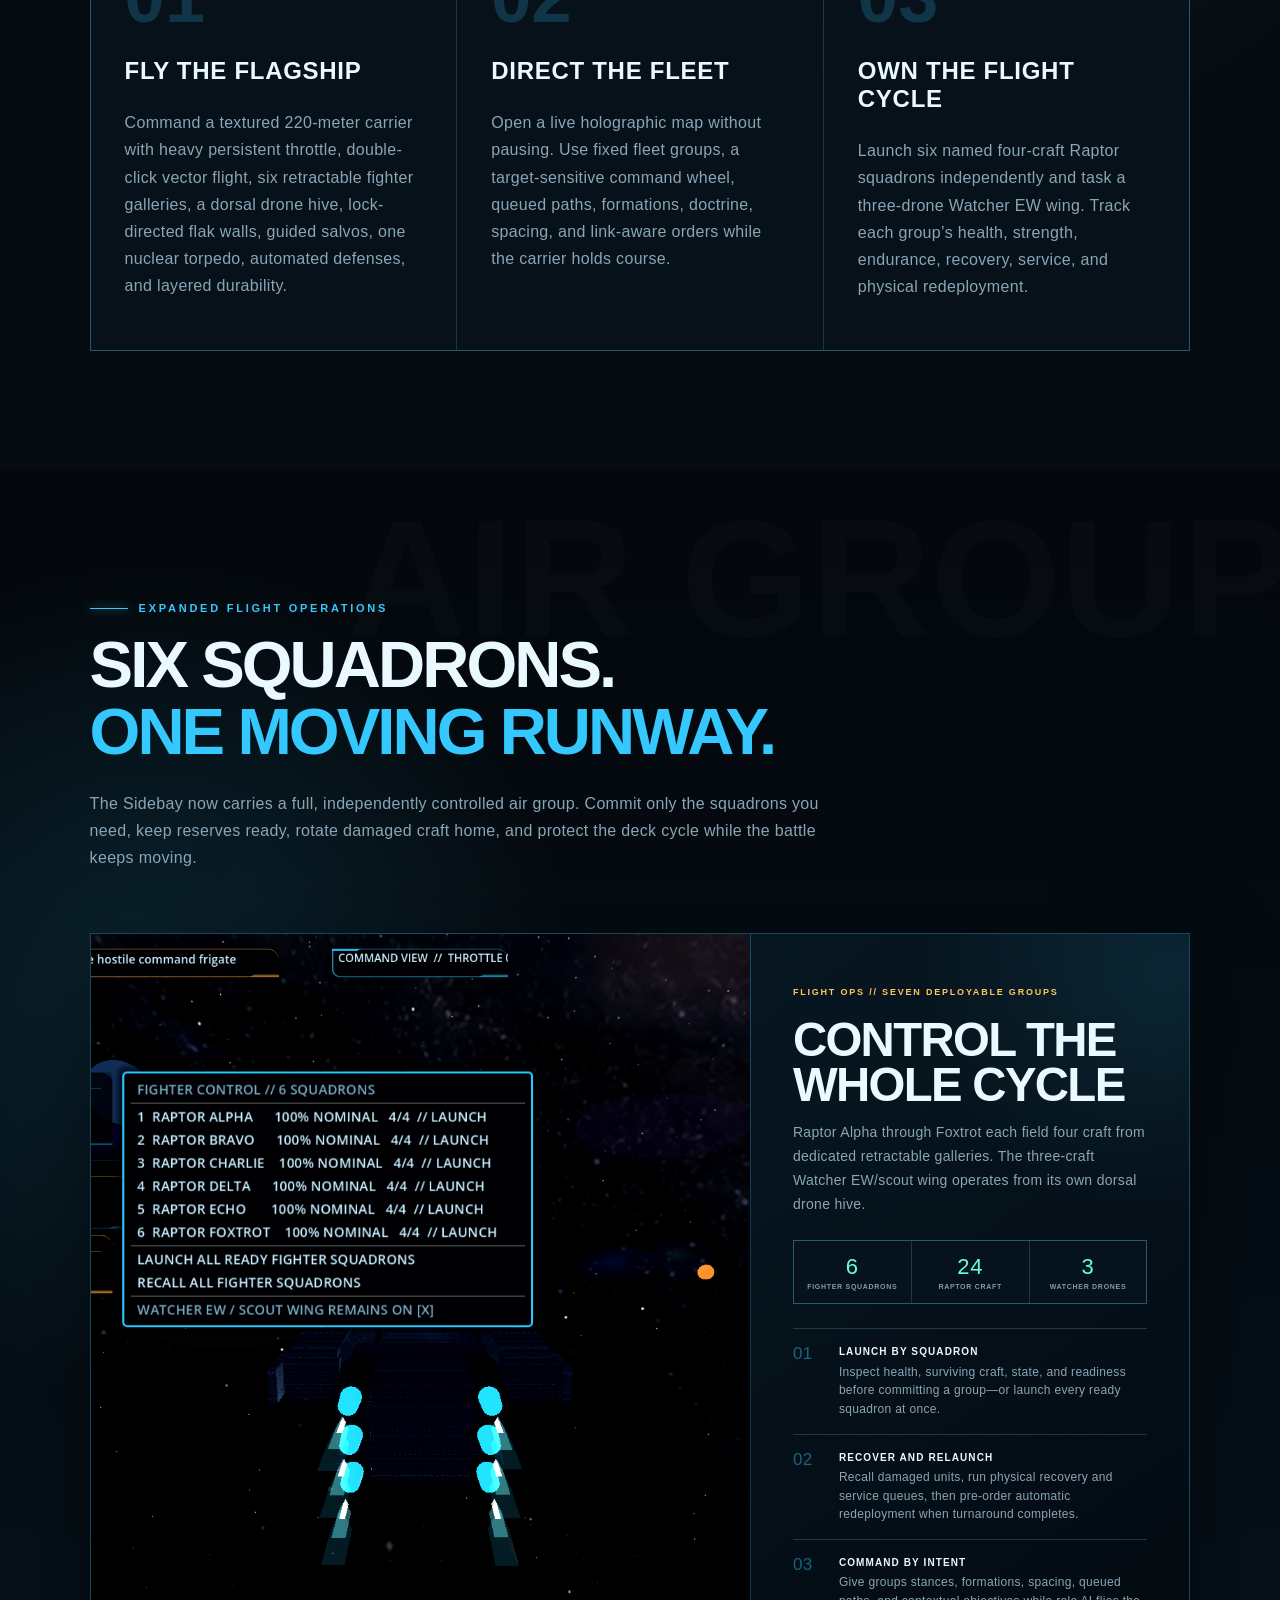
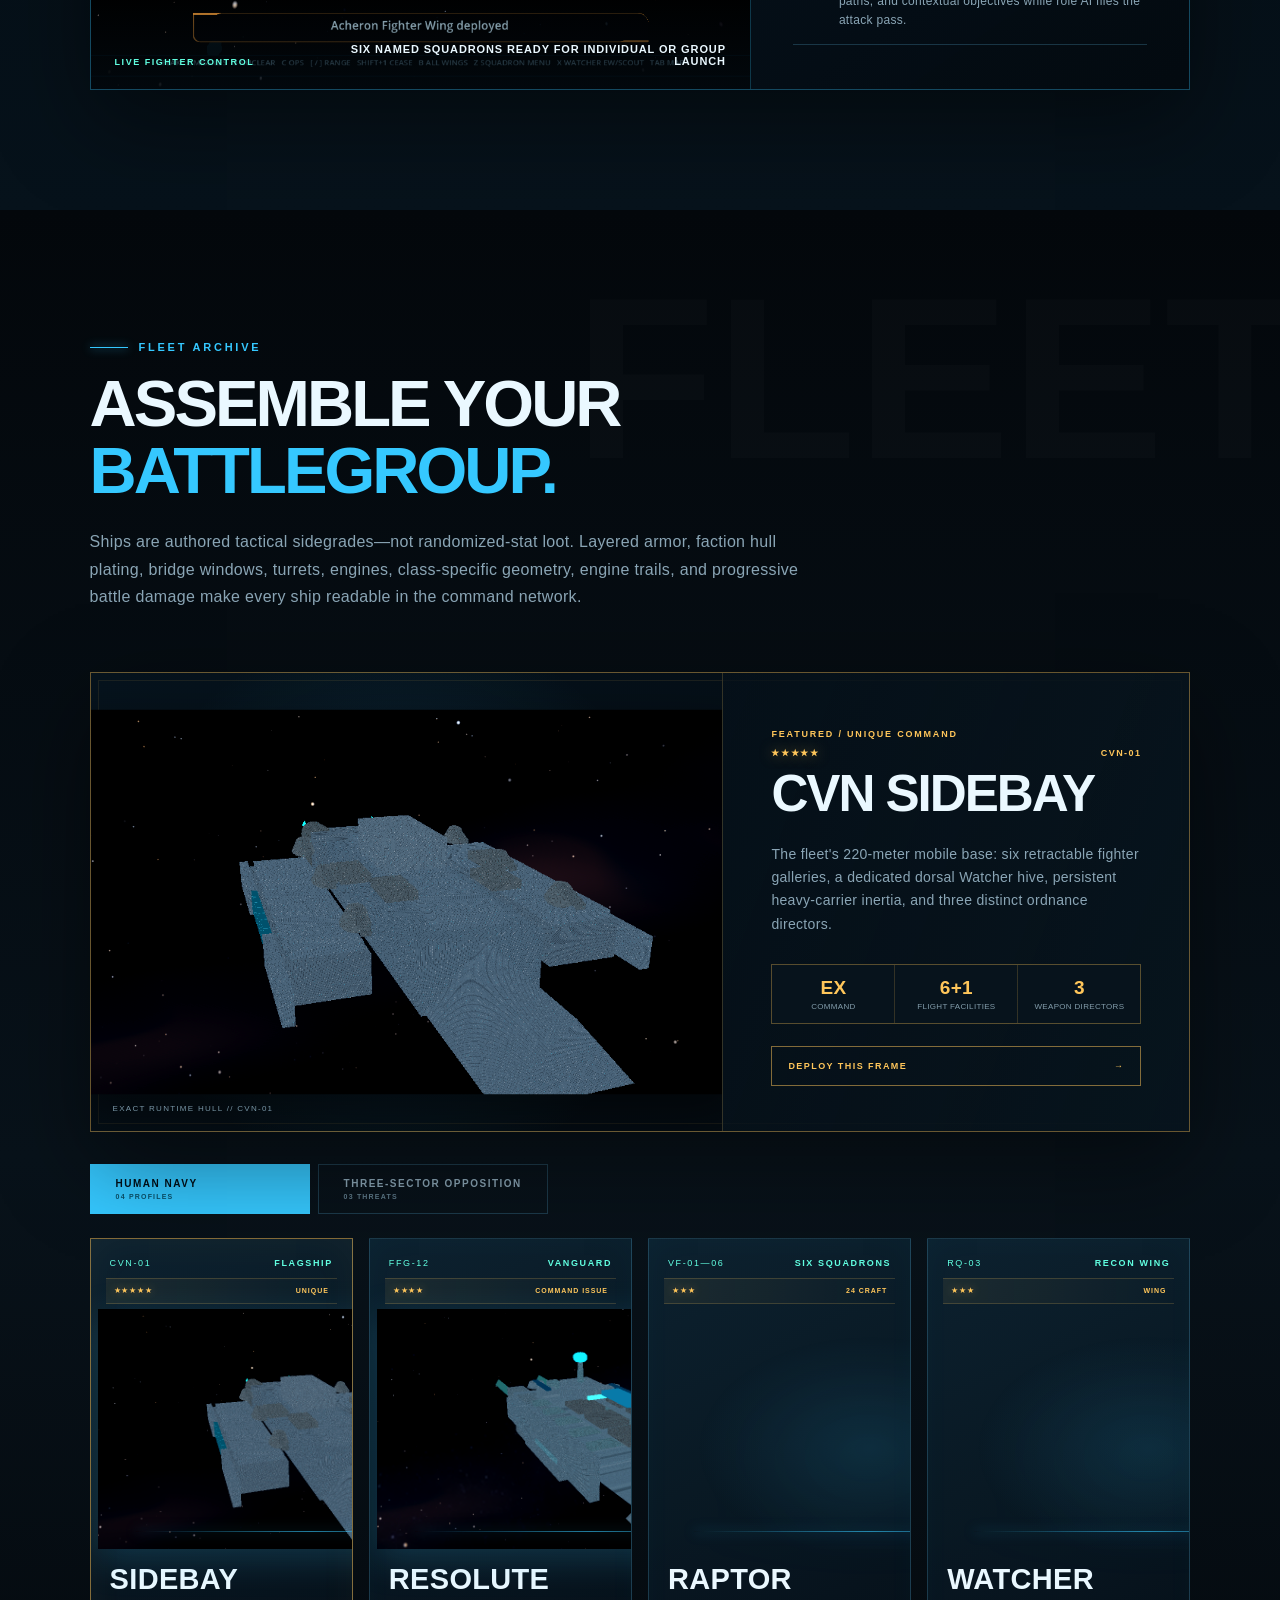
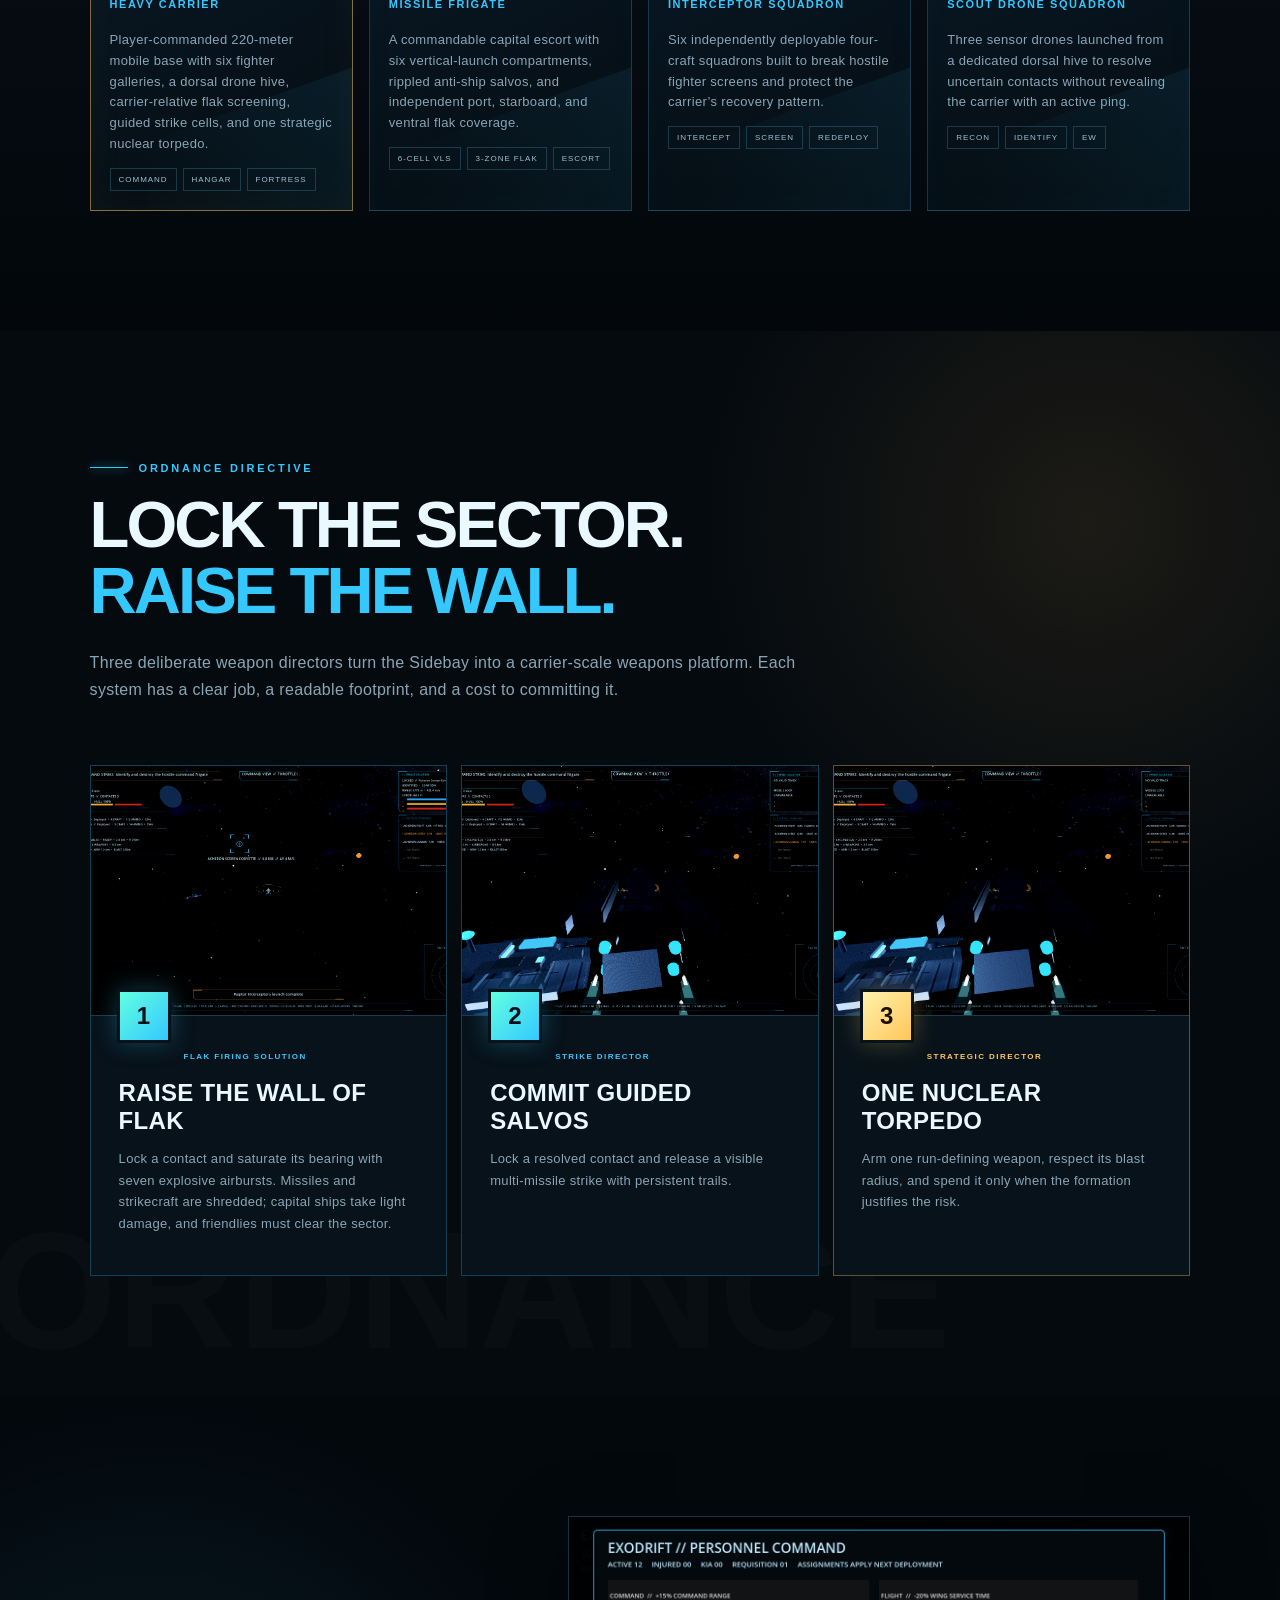
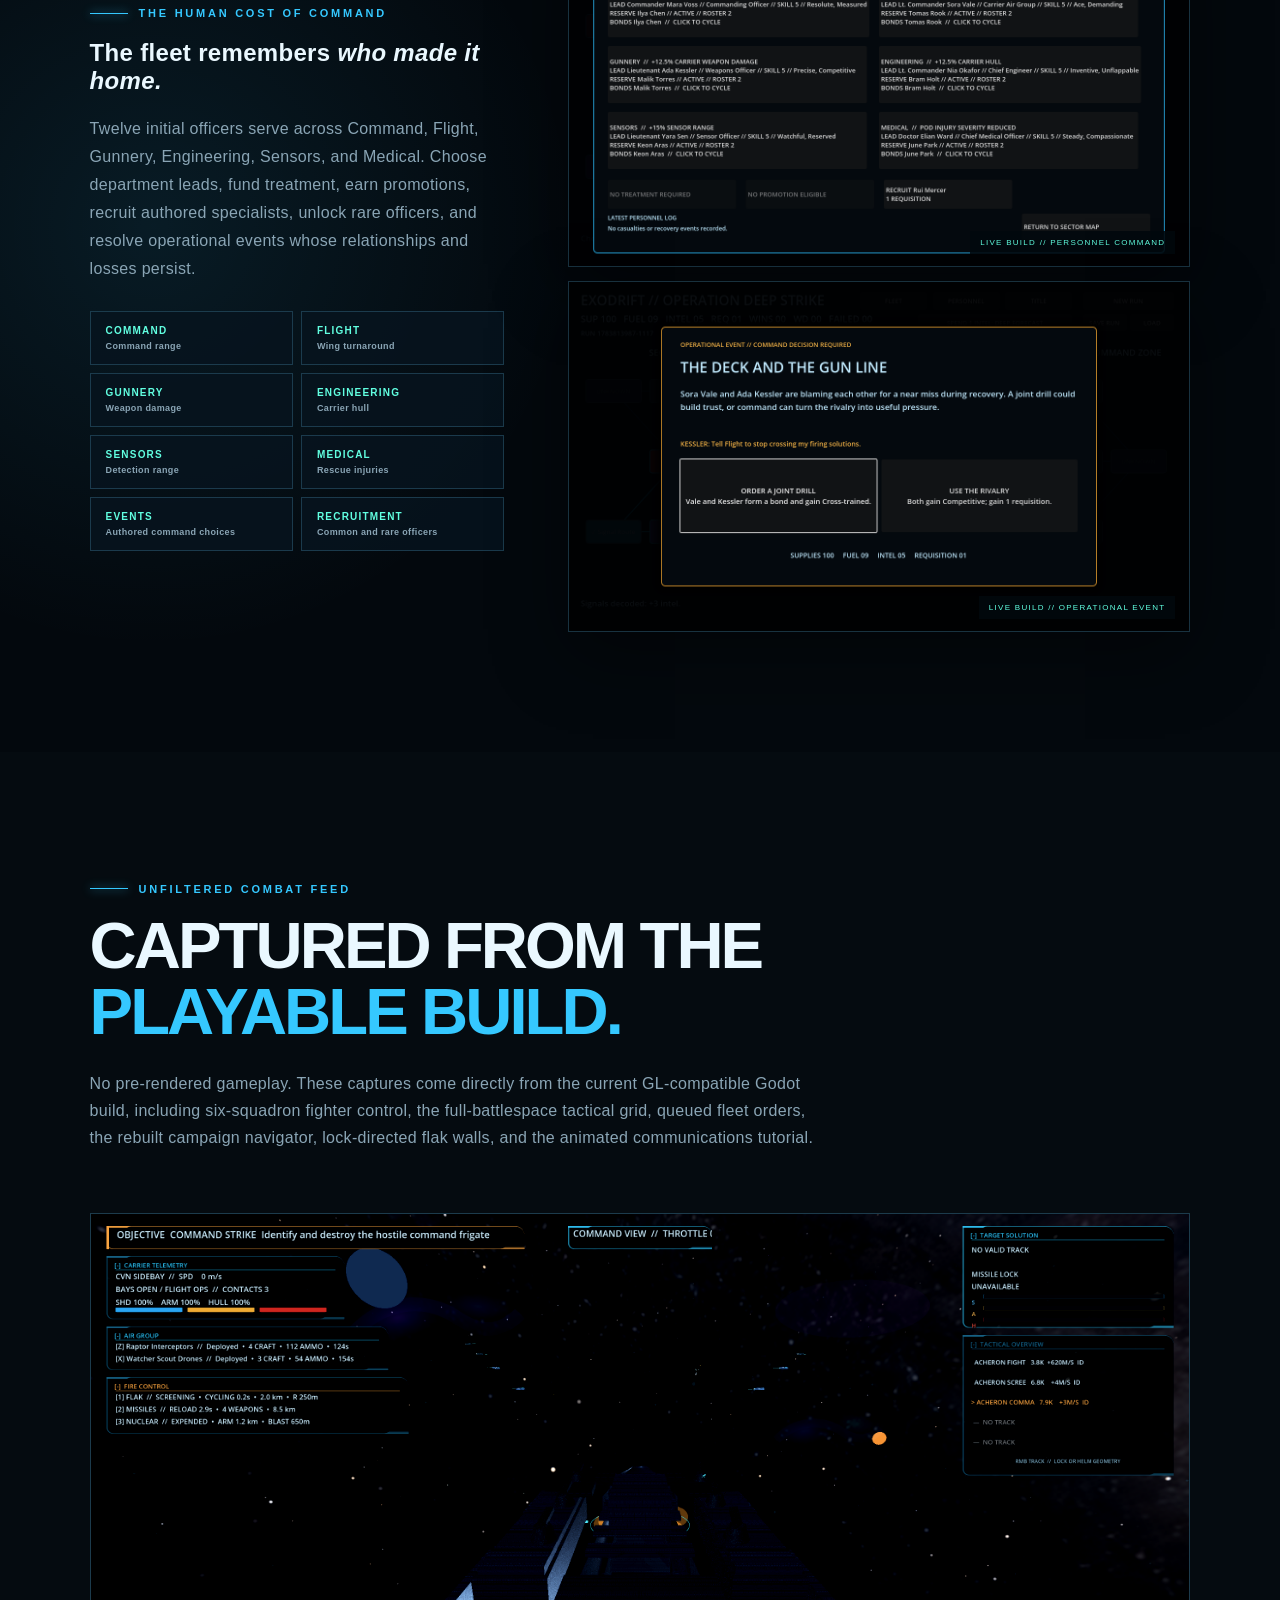
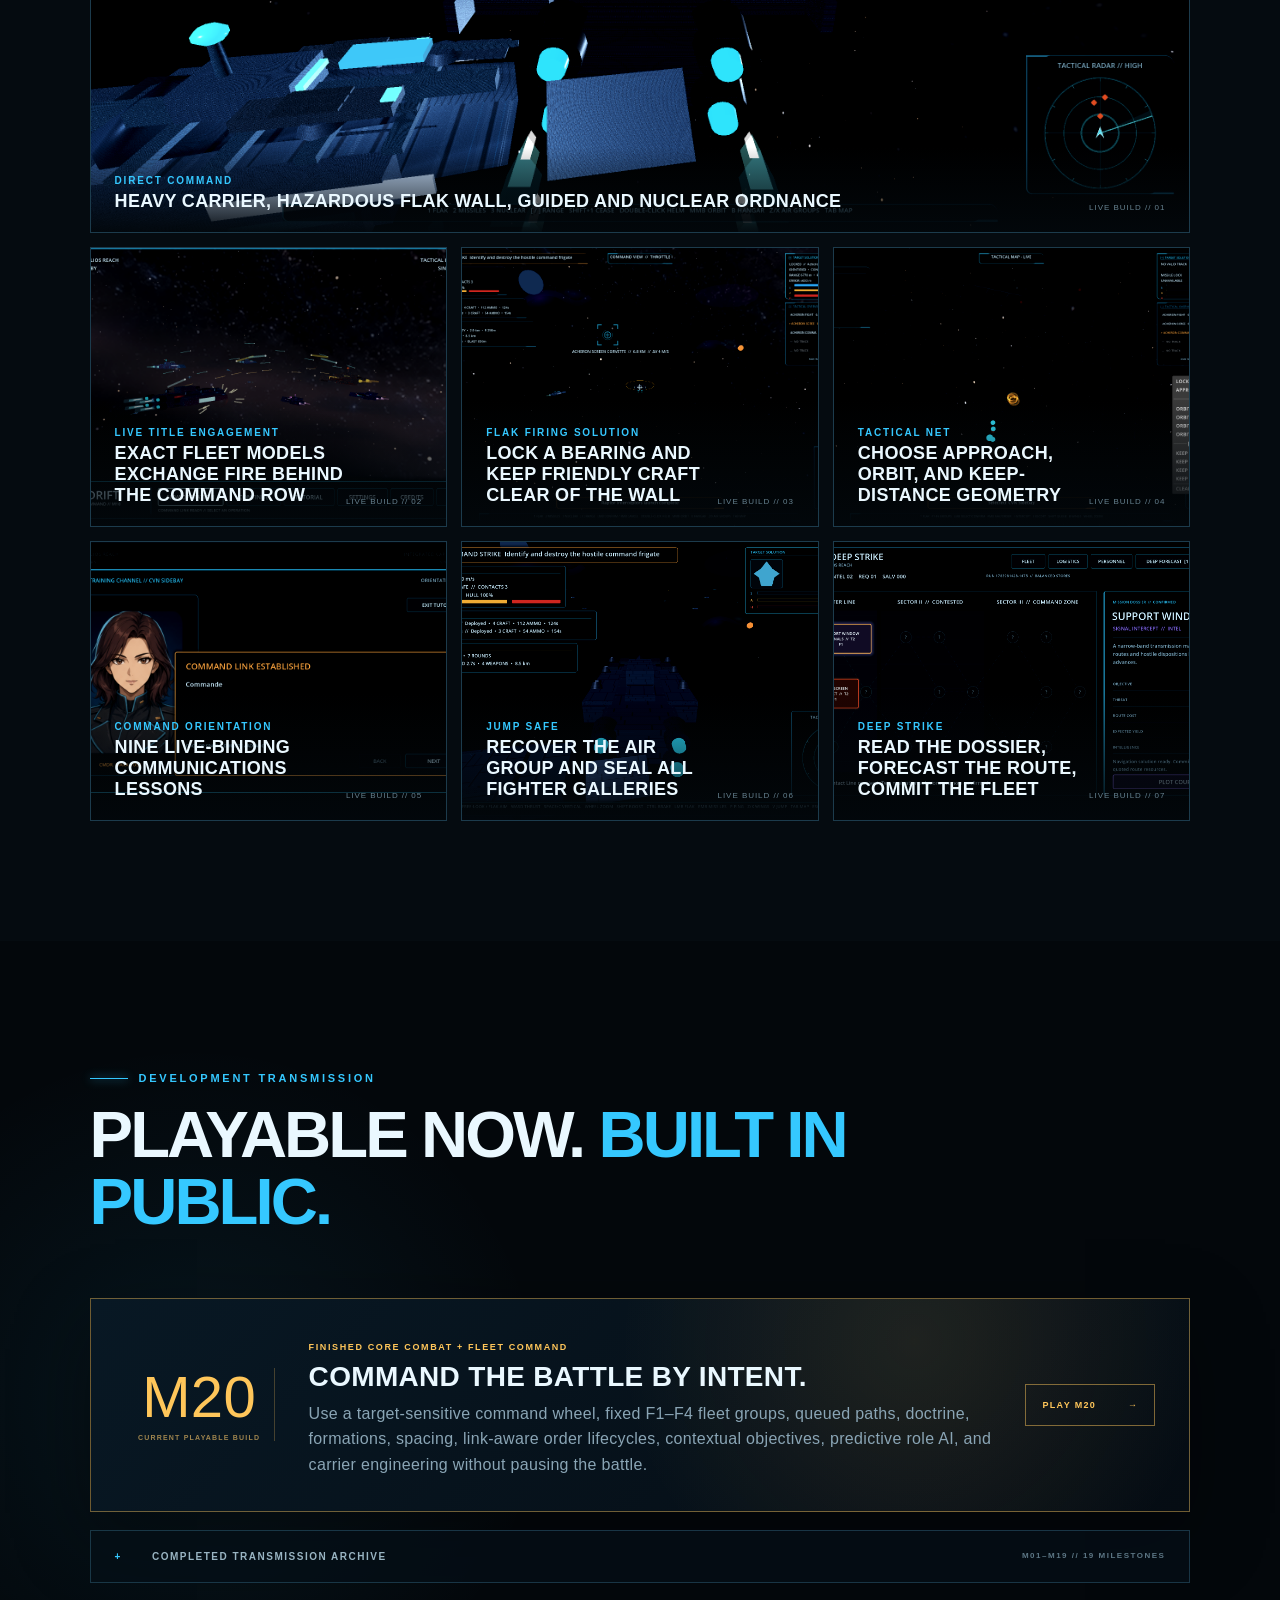
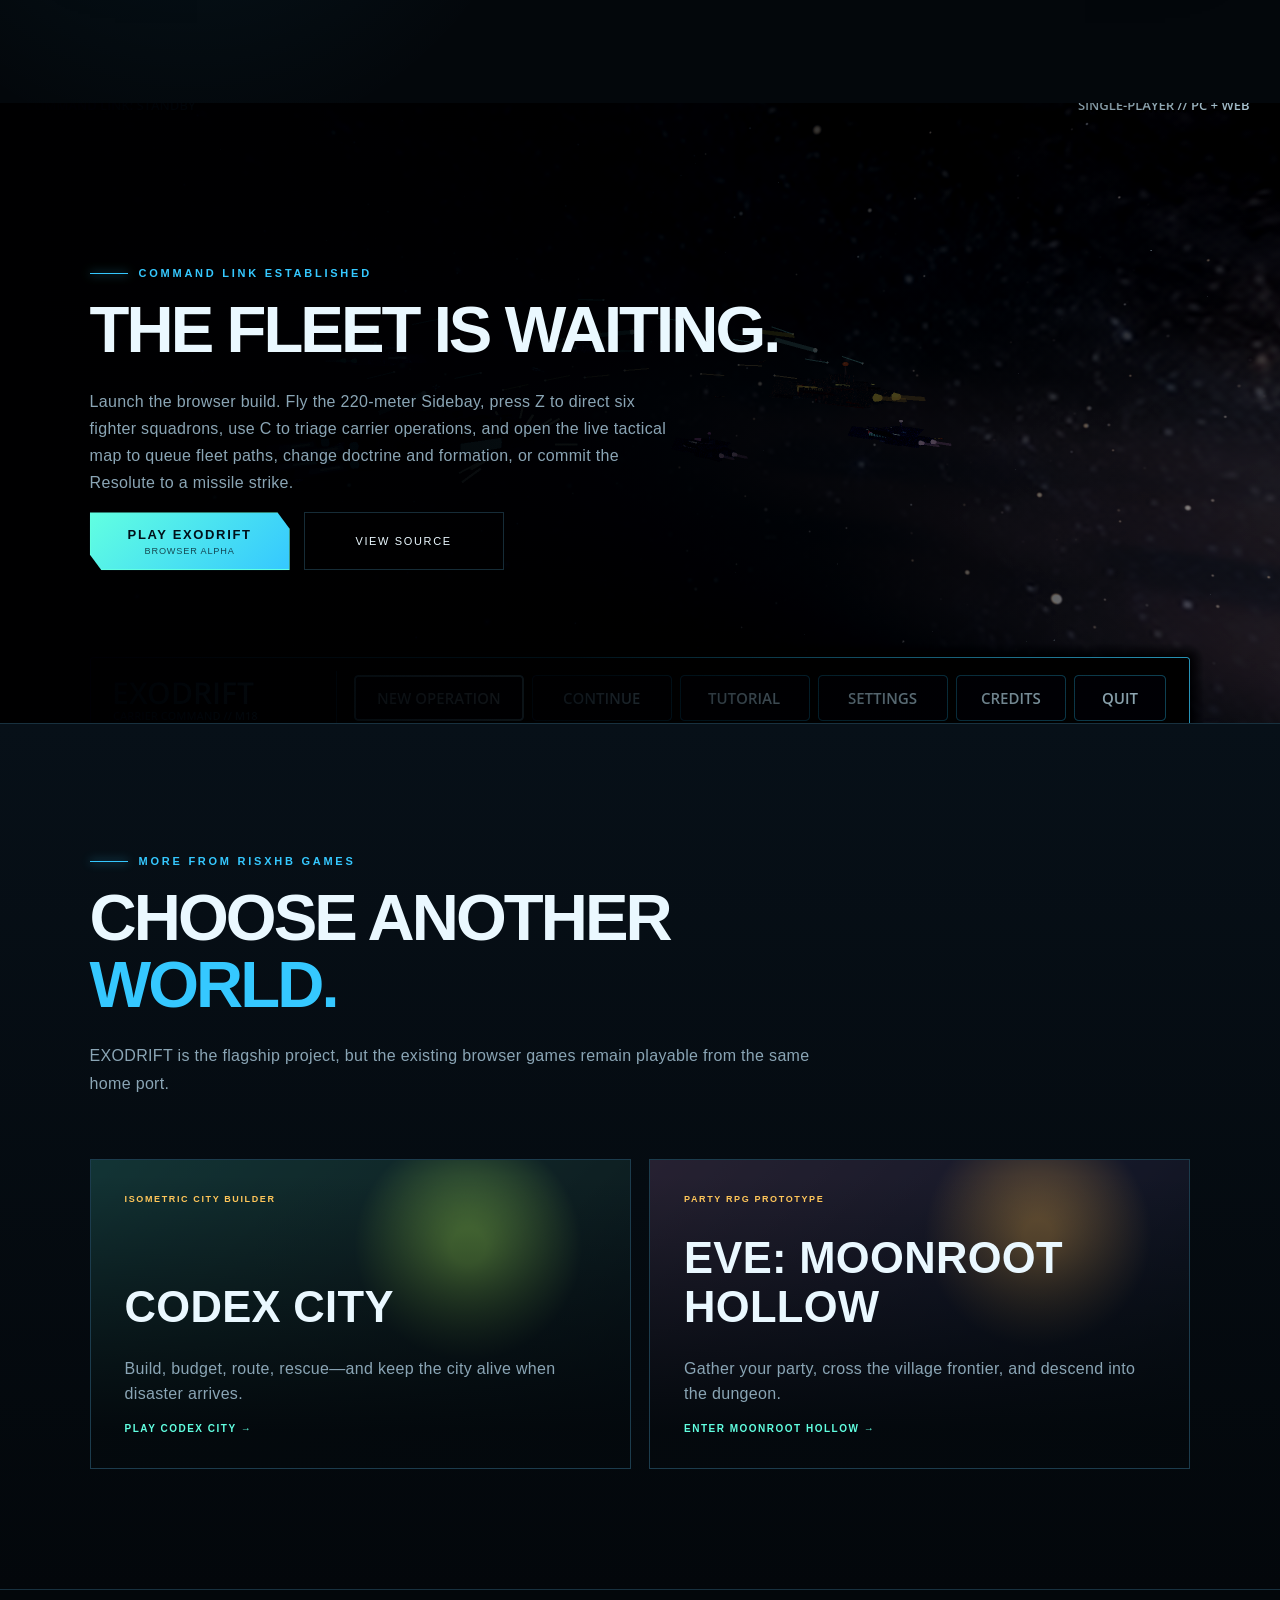
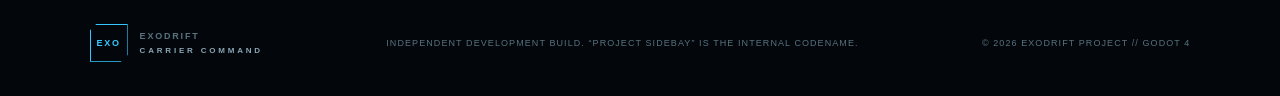
==== commit 9942c512: "Direct flak walls and refresh landing page" ====
--- a/web/index.html
+++ b/web/index.html
@@ -4,9 +4,9 @@
   <meta charset="utf-8">
   <meta name="viewport" content="width=device-width, initial-scale=1">
   <meta name="theme-color" content="#050b12">
-  <meta name="description" content="EXODRIFT: Carrier Command is a single-player action-RTS with heavy-carrier flight, placed flak screening, interactive target commands, textured fleet combat, and live tactical command across three hostile sectors.">
+  <meta name="description" content="EXODRIFT: Carrier Command is a single-player action-RTS where you pilot a 220-meter fleet carrier, direct six fighter squadrons and a scout wing, and command capital escorts through a live three-dimensional tactical battlespace.">
   <meta property="og:title" content="EXODRIFT: Carrier Command">
-  <meta property="og:description" content="Pilot the flagship. Command the fleet. Survive the deep strike.">
+  <meta property="og:description" content="Pilot a 220-meter fleet carrier. Direct seven air groups. Command the deep strike without pausing the battle.">
   <meta property="og:type" content="website">
   <meta property="og:url" content="https://risxhb.github.io/exodrift/">
   <meta property="og:image" content="https://risxhb.github.io/exodrift/assets/flight-preview.png">
@@ -27,11 +27,11 @@
     </a>
     <nav aria-label="Primary navigation">
       <a href="#overview">Overview</a>
+      <a href="#air-wing">Air Wing</a>
       <a href="#fleet">Fleet Archive</a>
       <a href="#personnel">Personnel</a>
       <a href="#footage">Combat Feed</a>
       <a href="#roadmap">Roadmap</a>
-      <a href="#other-games">Other Games</a>
     </nav>
     <a class="nav-cta" href="https://risxhb.github.io/exodrift/play/">Play Alpha</a>
   </header>
@@ -49,7 +49,7 @@
           <a class="button primary" href="https://risxhb.github.io/exodrift/play/"><b>Deploy Now</b><small>Launch browser alpha</small></a>
           <a class="button ghost" href="#footage">Watch combat feed</a>
         </div>
-        <div class="build-note"><i></i> Tactical interface build · Interactive target command · PC + Web</div>
+        <div class="build-note"><i></i> M20 complete · Six-squadron air wing · Live fleet command · PC + Web</div>
       </div>
       <div class="hero-card reveal">
         <div class="featured-ribbon">FEATURED COMMAND HULL</div>
@@ -61,19 +61,19 @@
         <div class="collection-rating" aria-label="Unique flagship classification"><span aria-hidden="true">&#9733;&#9733;&#9733;&#9733;&#9733;</span> UNIQUE FLAGSHIP</div>
         <div class="hero-card-title">Sidebay-class Carrier</div>
         <div class="stat"><span>Command</span><b>EX</b></div>
-        <div class="stat"><span>Hangar</span><b>Port / Starboard</b></div>
+        <div class="stat"><span>Flight facilities</span><b>6 galleries + drone hive</b></div>
         <div class="stat"><span>Role</span><b>Mobile Fleet Base</b></div>
-        <div class="hero-abilities"><span>FLAK SCREEN</span><span>GUIDED SALVO</span><span>NUCLEAR</span></div>
+        <div class="hero-abilities"><span>6 SQUADRONS</span><span>FLAK SCREEN</span><span>NUCLEAR</span></div>
         <p class="authored-note">Authored command frame // no random stat rolls</p>
       </div>
       <a class="scroll-cue" href="#overview">SCROLL TO BRIEFING <span>↓</span></a>
     </section>
 
     <section class="signal-strip" aria-label="Game highlights">
-      <div><strong>7</strong><span>Model-accurate<br>fleet profiles</span></div>
-      <div><strong>3</strong><span>Ordnance<br>systems</span></div>
-      <div><strong>2</strong><span>Redeployable<br>hangar wings</span></div>
-      <div><strong>9</strong><span>Authored<br>engagements</span></div>
+      <div><strong>6</strong><span>Independent<br>fighter squadrons</span></div>
+      <div><strong>24</strong><span>Raptor<br>interceptors</span></div>
+      <div><strong>7</strong><span>Deployable<br>air groups</span></div>
+      <div><strong>18</strong><span>Deep-strike<br>campaign nodes</span></div>
     </section>
 
     <section class="overview section" id="overview">
@@ -86,18 +86,47 @@
         <article class="pillar reveal">
           <div class="pillar-number">01</div>
           <h3>Fly the flagship</h3>
-          <p>Command a textured 120-meter carrier with heavy persistent throttle, double-click vector flight, a unified mouse view, placed flak screens, guided salvos, one nuclear torpedo, automated defenses, and layered durability.</p>
+          <p>Command a textured 220-meter carrier with heavy persistent throttle, double-click vector flight, six retractable fighter galleries, a dorsal drone hive, lock-directed flak walls, guided salvos, one nuclear torpedo, automated defenses, and layered durability.</p>
         </article>
         <article class="pillar reveal">
           <div class="pillar-number">02</div>
           <h3>Direct the fleet</h3>
-          <p>Open a live holographic map without pausing. Place flak from the tactical overlay, lock contacts through the interactive overview, and issue approach, orbit, or keep-distance geometry while your carrier holds course.</p>
+          <p>Open a live holographic map without pausing. Use fixed fleet groups, a target-sensitive command wheel, queued paths, formations, doctrine, spacing, and link-aware orders while the carrier holds course.</p>
         </article>
         <article class="pillar reveal">
           <div class="pillar-number">03</div>
           <h3>Own the flight cycle</h3>
-          <p>Launch fighters and drones through mirrored side bays. Manage ammunition and endurance, protect recovery lanes, service survivors, and queue physical post-service redeployment.</p>
-        </article>
+          <p>Launch six named four-craft Raptor squadrons independently and task a three-drone Watcher EW wing. Track each group’s health, strength, endurance, recovery, service, and physical redeployment.</p>
+        </article>
+      </div>
+    </section>
+
+    <section class="air-wing section" id="air-wing">
+      <div class="section-heading reveal">
+        <p class="eyebrow"><span></span> Expanded flight operations</p>
+        <h2>Six squadrons.<br><em>One moving runway.</em></h2>
+        <p>The Sidebay now carries a full, independently controlled air group. Commit only the squadrons you need, keep reserves ready, rotate damaged craft home, and protect the deck cycle while the battle keeps moving.</p>
+      </div>
+      <div class="air-wing-layout">
+        <figure class="air-wing-capture reveal">
+          <img src="assets/air-group-squadron-menu.png" width="1920" height="1080" alt="Live fighter-control menu showing six independently deployable Raptor squadrons and the Watcher scout wing" loading="lazy" decoding="async">
+          <figcaption><b>LIVE FIGHTER CONTROL</b><span>Six named squadrons ready for individual or group launch</span></figcaption>
+        </figure>
+        <div class="air-wing-brief reveal">
+          <p class="feature-code">FLIGHT OPS // SEVEN DEPLOYABLE GROUPS</p>
+          <h3>Control the whole cycle</h3>
+          <p>Raptor Alpha through Foxtrot each field four craft from dedicated retractable galleries. The three-craft Watcher EW/scout wing operates from its own dorsal drone hive.</p>
+          <div class="air-wing-stats" aria-label="Air group strength">
+            <span><b>6</b> Fighter squadrons</span>
+            <span><b>24</b> Raptor craft</span>
+            <span><b>3</b> Watcher drones</span>
+          </div>
+          <div class="air-wing-list">
+            <div><span>01</span><p><b>Launch by squadron</b>Inspect health, surviving craft, state, and readiness before committing a group—or launch every ready squadron at once.</p></div>
+            <div><span>02</span><p><b>Recover and relaunch</b>Recall damaged units, run physical recovery and service queues, then pre-order automatic redeployment when turnaround completes.</p></div>
+            <div><span>03</span><p><b>Command by intent</b>Give groups stances, formations, spacing, queued paths, and contextual objectives while role AI flies the attack pass.</p></div>
+          </div>
+        </div>
       </div>
     </section>
 
@@ -116,8 +145,8 @@
           <p class="feature-code">FEATURED / UNIQUE COMMAND</p>
           <div class="collection-rating"><span aria-hidden="true">&#9733;&#9733;&#9733;&#9733;&#9733;</span> CVN-01</div>
           <h3>CVN Sidebay</h3>
-          <p>The fleet's mobile base: a textured 120-meter command carrier with mirrored launch galleries, persistent heavy-carrier inertia, and three distinct ordnance directors.</p>
-          <div class="featured-stats"><span><b>EX</b> Command</span><span><b>2</b> Flight galleries</span><span><b>3</b> Weapon directors</span></div>
+          <p>The fleet's 220-meter mobile base: six retractable fighter galleries, a dedicated dorsal Watcher hive, persistent heavy-carrier inertia, and three distinct ordnance directors.</p>
+          <div class="featured-stats"><span><b>EX</b> Command</span><span><b>6+1</b> Flight facilities</span><span><b>3</b> Weapon directors</span></div>
           <a class="dossier-cta" href="https://risxhb.github.io/exodrift/play/">DEPLOY THIS FRAME <span>→</span></a>
         </div>
       </article>
@@ -131,7 +160,7 @@
           <div class="card-rating"><span aria-hidden="true">&#9733;&#9733;&#9733;&#9733;&#9733;</span><b>UNIQUE</b></div>
           <figure class="ship-visual model-render"><img src="assets/sidebay-model.png" width="900" height="506" alt="Three-quarter render of the textured Sidebay heavy carrier model from the game" loading="lazy" decoding="async"><figcaption>PLAYABLE MODEL // CVN SIDEBAY</figcaption></figure>
           <h3>Sidebay</h3><p class="role">Heavy Carrier</p>
-          <p>Player-commanded mobile base with mirrored launch galleries, carrier-relative flak screening, guided strike cells, and one strategic nuclear torpedo.</p>
+          <p>Player-commanded 220-meter mobile base with six fighter galleries, a dorsal drone hive, carrier-relative flak screening, guided strike cells, and one strategic nuclear torpedo.</p>
           <div class="traits"><span>COMMAND</span><span>HANGAR</span><span>FORTRESS</span></div>
         </article>
         <article class="ship-card reveal">
@@ -139,24 +168,24 @@
           <div class="card-rating"><span aria-hidden="true">&#9733;&#9733;&#9733;&#9733;</span><b>COMMAND ISSUE</b></div>
           <figure class="ship-visual model-render"><img src="assets/resolute-model.png" width="900" height="506" alt="Three-quarter render of the textured Resolute missile frigate model from the game" loading="lazy" decoding="async"><figcaption>PLAYABLE MODEL // ISS RESOLUTE</figcaption></figure>
           <h3>Resolute</h3><p class="role">Missile Frigate</p>
-          <p>A commandable capital escort that screens the carrier and delivers deliberate long-range missile pressure.</p>
-          <div class="traits"><span>MISSILE</span><span>ESCORT</span></div>
+          <p>A commandable capital escort with six vertical-launch compartments, rippled anti-ship salvos, and independent port, starboard, and ventral flak coverage.</p>
+          <div class="traits"><span>6-CELL VLS</span><span>3-ZONE FLAK</span><span>ESCORT</span></div>
         </article>
         <article class="ship-card reveal">
-          <div class="card-top"><span>VF-04</span><b>STRIKE WING</b></div>
-          <div class="card-rating"><span aria-hidden="true">&#9733;&#9733;&#9733;</span><b>WING</b></div>
+          <div class="card-top"><span>VF-01—06</span><b>SIX SQUADRONS</b></div>
+          <div class="card-rating"><span aria-hidden="true">&#9733;&#9733;&#9733;</span><b>24 CRAFT</b></div>
           <figure class="ship-visual model-render"><img src="assets/raptor-model.png" width="900" height="506" alt="Three-quarter render of the textured Raptor interceptor model from the game" loading="lazy" decoding="async"><figcaption>PLAYABLE MODEL // RAPTOR</figcaption></figure>
           <h3>Raptor</h3><p class="role">Interceptor Squadron</p>
-          <p>Four fast interceptors built to break hostile fighter screens and protect the carrier’s recovery pattern.</p>
-          <div class="traits"><span>INTERCEPT</span><span>SCREEN</span></div>
+          <p>Six independently deployable four-craft squadrons built to break hostile fighter screens and protect the carrier’s recovery pattern.</p>
+          <div class="traits"><span>INTERCEPT</span><span>SCREEN</span><span>REDEPLOY</span></div>
         </article>
         <article class="ship-card reveal">
           <div class="card-top"><span>RQ-03</span><b>RECON WING</b></div>
           <div class="card-rating"><span aria-hidden="true">&#9733;&#9733;&#9733;</span><b>WING</b></div>
           <figure class="ship-visual model-render"><img src="assets/watcher-model.png" width="900" height="506" alt="Three-quarter render of the textured Watcher scout drone model from the game" loading="lazy" decoding="async"><figcaption>PLAYABLE MODEL // WATCHER</figcaption></figure>
           <h3>Watcher</h3><p class="role">Scout Drone Squadron</p>
-          <p>Three sensor drones that resolve uncertain contacts without forcing the carrier to reveal itself with an active ping.</p>
-          <div class="traits"><span>RECON</span><span>IDENTIFY</span></div>
+          <p>Three sensor drones launched from a dedicated dorsal hive to resolve uncertain contacts without revealing the carrier with an active ping.</p>
+          <div class="traits"><span>RECON</span><span>IDENTIFY</span><span>EW</span></div>
         </article>
       </div>
       <div class="ship-carousel hidden" id="fleet-panel-opposition" role="tabpanel" aria-labelledby="fleet-tab-opposition" data-fleet="opposition" hidden>
@@ -190,13 +219,13 @@
     <section class="ordnance section" id="ordnance">
       <div class="section-heading compact reveal">
         <p class="eyebrow"><span></span> Ordnance directive</p>
-        <h2>Place the screen.<br><em>Commit the salvo.</em></h2>
+        <h2>Lock the sector.<br><em>Raise the wall.</em></h2>
         <p>Three deliberate weapon directors turn the Sidebay into a carrier-scale weapons platform. Each system has a clear job, a readable footprint, and a cost to committing it.</p>
       </div>
       <div class="ordnance-grid">
         <article class="ordnance-card reveal">
-          <figure><img src="assets/flak-placement-preview.png" width="1280" height="720" alt="Flak placement director marking a 250-meter sustained screening volume" loading="lazy" decoding="async"></figure>
-          <div class="ordnance-copy"><span class="weapon-key">1</span><p>SCREEN DIRECTOR</p><h3>Place the flak curtain</h3><p>Set a 1–3.2 km carrier-relative fuse plane and sustain 250-meter falloff airbursts through the incoming threat lane.</p></div>
+          <figure><img src="assets/flak-placement-preview.png" width="1280" height="720" alt="Carrier flak director showing the 250-meter saturation volume" loading="lazy" decoding="async"></figure>
+          <div class="ordnance-copy"><span class="weapon-key">1</span><p>FLAK FIRING SOLUTION</p><h3>Raise the wall of flak</h3><p>Lock a contact and saturate its bearing with seven explosive airbursts. Missiles and strikecraft are shredded; capital ships take light damage, and friendlies must clear the sector.</p></div>
         </article>
         <article class="ordnance-card reveal">
           <figure><img src="assets/flight-preview.png" width="1920" height="1080" alt="Sidebay combat view with guided missile fire control" loading="lazy" decoding="async"></figure>
@@ -241,20 +270,20 @@
       <div class="section-heading compact reveal">
         <p class="eyebrow"><span></span> Unfiltered combat feed</p>
         <h2>Captured from the <em>playable build.</em></h2>
-        <p>No pre-rendered gameplay. These captures come directly from the current GL-compatible Godot build, including the scaled 1440p military HUD, galaxy-arm sky, unified mouse helm, placed flak screening, relative-navigation menu, refit Sidebay hull, and animated communications tutorial.</p>
+        <p>No pre-rendered gameplay. These captures come directly from the current GL-compatible Godot build, including six-squadron fighter control, the full-battlespace tactical grid, queued fleet orders, the rebuilt campaign navigator, lock-directed flak walls, and the animated communications tutorial.</p>
       </div>
       <div class="gallery">
         <figure class="gallery-main reveal">
           <img src="assets/flight-preview.png" width="2560" height="1440" alt="Carrier combat viewed from the third-person flight camera at 2560 by 1440" loading="lazy" decoding="async">
-          <figcaption><b>DIRECT COMMAND</b><span>Heavy carrier, sustained flak screen, guided and nuclear ordnance</span><i>LIVE BUILD // 01</i></figcaption>
+          <figcaption><b>DIRECT COMMAND</b><span>Heavy carrier, hazardous flak wall, guided and nuclear ordnance</span><i>LIVE BUILD // 01</i></figcaption>
         </figure>
         <figure class="reveal">
           <img src="assets/menu-preview.png" width="2560" height="1440" alt="Compact bottom EXODRIFT command row beneath a battle using the refit Sidebay and galaxy arm" loading="lazy" decoding="async">
           <figcaption><b>LIVE TITLE ENGAGEMENT</b><span>Exact fleet models exchange fire behind the command row</span><i>LIVE BUILD // 02</i></figcaption>
         </figure>
         <figure class="reveal">
-          <img src="assets/flak-placement-preview.png" width="1280" height="720" alt="Flak placement view showing a carrier-relative 250-meter airburst screen volume" loading="lazy" decoding="async">
-          <figcaption><b>FLAK DIRECTOR</b><span>Place and sustain a carrier-relative interception screen</span><i>LIVE BUILD // 03</i></figcaption>
+          <img src="assets/flak-placement-preview.png" width="1280" height="720" alt="Flak director showing the 250-meter airburst hazard volume" loading="lazy" decoding="async">
+          <figcaption><b>FLAK FIRING SOLUTION</b><span>Lock a bearing and keep friendly craft clear of the wall</span><i>LIVE BUILD // 03</i></figcaption>
         </figure>
         <figure class="reveal">
           <img src="assets/tactical-preview.png" width="2560" height="1440" alt="Live three-dimensional tactical map with the carrier relative-navigation menu open" loading="lazy" decoding="async">
@@ -265,12 +294,12 @@
           <figcaption><b>COMMAND ORIENTATION</b><span>Nine live-binding communications lessons</span><i>LIVE BUILD // 05</i></figcaption>
         </figure>
         <figure class="reveal">
-          <img src="assets/bays-sealed-preview.png" width="1920" height="1080" alt="Sidebay carrier with both armored flight galleries retracted and jump-safe" loading="lazy" decoding="async">
-          <figcaption><b>JUMP SAFE</b><span>Retract and seal both flight galleries</span><i>LIVE BUILD // 06</i></figcaption>
-        </figure>
-        <figure class="reveal">
-          <img src="assets/campaign-preview.png" width="1280" height="720" alt="Branching three-sector campaign map" loading="lazy" decoding="async">
-          <figcaption><b>DEEP STRIKE</b><span>Choose a route, pay its cost</span><i>LIVE BUILD // 07</i></figcaption>
+          <img src="assets/bays-sealed-preview.png" width="1920" height="1080" alt="Sidebay carrier with all armored fighter galleries retracted and jump-safe" loading="lazy" decoding="async">
+          <figcaption><b>JUMP SAFE</b><span>Recover the air group and seal all fighter galleries</span><i>LIVE BUILD // 06</i></figcaption>
+        </figure>
+        <figure class="reveal">
+          <img src="assets/campaign-preview.png" width="1920" height="1080" alt="Rebuilt three-sector campaign navigator with route forecasts and a detailed mission dossier" loading="lazy" decoding="async">
+          <figcaption><b>DEEP STRIKE</b><span>Read the dossier, forecast the route, commit the fleet</span><i>LIVE BUILD // 07</i></figcaption>
         </figure>
       </div>
     </section>
@@ -281,25 +310,32 @@
         <h2>Playable now. <em>Built in public.</em></h2>
       </div>
       <article class="roadmap-current reveal">
-        <div class="current-build-code"><span>M19</span><b>CURRENT PLAYABLE BUILD</b></div>
-        <div><p>INTEGRATED CARRIER OPERATIONS</p><h3>Hold the ship together under fire.</h3><p>Distribute reactor power, triage eight carrier subsystems, direct damage-control teams, manage finite magazines and deck queues, protect 240 crew, and fly six data-driven air-group packages without pausing the battle.</p></div>
-        <a href="https://risxhb.github.io/exodrift/play/">PLAY M19 <span>→</span></a>
+        <div class="current-build-code"><span>M20</span><b>CURRENT PLAYABLE BUILD</b></div>
+        <div><p>FINISHED CORE COMBAT + FLEET COMMAND</p><h3>Command the battle by intent.</h3><p>Use a target-sensitive command wheel, fixed F1–F4 fleet groups, queued paths, doctrine, formations, spacing, link-aware order lifecycles, contextual objectives, predictive role AI, and carrier engineering without pausing the battle.</p></div>
+        <a href="https://risxhb.github.io/exodrift/play/">PLAY M20 <span>→</span></a>
       </article>
       <details class="roadmap-archive reveal">
-        <summary><span>Completed transmission archive</span><b>M01–M18 // 18 MILESTONES</b></summary>
+        <summary><span>Completed transmission archive</span><b>M01–M19 // 19 MILESTONES</b></summary>
         <div class="timeline">
-          <div class="timeline-item complete"><span>01</span><div><b>FIRST PLAYABLE</b><h3>Carrier combat loop</h3><p>Flight, weapons, side bays, squadrons, live tactical command, sensors, AI, and win/loss flow.</p></div></div>
-          <div class="timeline-item complete"><span>02</span><div><b>RUN LAYER</b><h3>Three-sector deep strike</h3><p>Branching route, supplies, fuel, intel, forecasts, combat nodes, manual saves, and browser distribution.</p></div></div>
-          <div class="timeline-item complete"><span>03</span><div><b>FLEET PERSISTENCE</b><h3>Condition & buildcraft</h3><p>Battle damage, surviving craft, ammunition, fleet service, module slots, and authored sidegrade unlocks.</p></div></div>
-          <div class="timeline-item complete"><span>04</span><div><b>OBJECTIVE FOUNDATION</b><h3>Interception & withdrawal</h3><p>Command strikes, interception battles, extraction corridors, emergency withdrawal, and reduced-reward partial victories.</p></div></div>
-          <div class="timeline-item complete"><span>05</span><div><b>MISSION CONSEQUENCES</b><h3>No one gets left behind for free</h3><p>Defense, escort, capture, pursuit, escape pods, jump stragglers, after-action rescue, salvage, and persistent losses.</p></div></div>
-          <div class="timeline-item complete"><span>06</span><div><b>PRESENTATION SHELL</b><h3>Command begins at the title screen</h3><p>A continuously simulated carrier battle behind Continue, settings, credits, and campaign transitions.</p></div></div>
-          <div class="timeline-item complete"><span>07</span><div><b>PERSONNEL COMMAND</b><h3>The names behind the fleet</h3><p>Twelve officers, six departments, tactical assignments, injuries, bonds, rescue outcomes, succession, and permanent death.</p></div></div>
-          <div class="timeline-item complete"><span>08</span><div><b>OPERATIONAL LIVES</b><h3>Careers continue between battles</h3><p>Treatment, promotions, relationship events, radio barks, requisition pools, and rare authored officer unlocks.</p></div></div>
-          <div class="timeline-item complete"><span>09</span><div><b>FLEET ACQUISITION</b><h3>Build the task force</h3><p>Authored escort requisition, carrier frames, hangar complements, salvage allocation, and route-level logistics.</p></div></div>
-          <div class="timeline-item complete"><span>10</span><div><b>GRAPHICS + PERFORMANCE</b><h3>Make every salvo readable</h3><p>Textured hulls, retractable lit galleries, quality profiles, richer space, caching, and sustained-combat performance gates.</p></div></div>
-          <div class="timeline-item complete"><span>11</span><div><b>SHIP READINESS</b><h3>Every sector fights differently</h3><p>Nine authored layouts, bespoke hostile phases, readable ship damage, adaptive audio, crew events, safe saves, and remappable controls.</p></div></div>
-          <div class="timeline-item complete"><span>12</span><div><b>HELM + PRESENTATION</b><h3>Read space, command by intent</h3><p>A compact command row, crisp procedural space, double-click vector flight, persistent throttle, military HUD rails, and faction surface refits.</p></div></div>
+          <div class="timeline-item complete"><span>01</span><div><b>FOUNDATION</b><h3>Canon and Godot baseline</h3><p>One authoritative design bible, a working Godot project, technical constraints, and automated acceptance foundations.</p></div></div>
+          <div class="timeline-item complete"><span>02</span><div><b>CARRIER COMBAT</b><h3>Pilot the flagship</h3><p>Heavy flight, shields, armor, hull, weapons, threat response, and a carrier whose destruction ends the run.</p></div></div>
+          <div class="timeline-item complete"><span>03</span><div><b>FLIGHT OPERATIONS</b><h3>Launch, recover, service</h3><p>Physical side bays, fighter and scout groups, visible approach cycles, turnaround, losses, and endurance.</p></div></div>
+          <div class="timeline-item complete"><span>04</span><div><b>FLEET COMMAND</b><h3>Orders in live time</h3><p>A non-pausing three-dimensional tactical map, group selection, movement, attack, escort, recall, and withdrawal.</p></div></div>
+          <div class="timeline-item complete"><span>05</span><div><b>INFORMATION WAR</b><h3>Sensors, links, and role AI</h3><p>Uncertain contacts, active emissions, identification gates, stale tracks, communications, and autonomous maneuver.</p></div></div>
+          <div class="timeline-item complete"><span>06</span><div><b>FIRST PLAYABLE</b><h3>Integrated carrier battle</h3><p>Flight, weapons, wings, escorts, sensors, tactical command, hostile AI, objectives, and complete win/loss flow.</p></div></div>
+          <div class="timeline-item complete"><span>07</span><div><b>RUN LAYER</b><h3>Three-sector deep strike</h3><p>An 18-node route with supplies, fuel, intel, forecasts, combat transitions, saves, and browser distribution.</p></div></div>
+          <div class="timeline-item complete"><span>08</span><div><b>FLEET PERSISTENCE</b><h3>Condition and buildcraft</h3><p>Persistent damage, surviving craft, ammunition, fleet service, module slots, and authored sidegrade unlocks.</p></div></div>
+          <div class="timeline-item complete"><span>09</span><div><b>OBJECTIVE LAYER</b><h3>Victory has a cost</h3><p>Six mission types, extraction corridors, pursuit, escape pods, stragglers, partial victories, rescue, and salvage.</p></div></div>
+          <div class="timeline-item complete"><span>10</span><div><b>PRESENTATION SHELL</b><h3>Command begins at the title</h3><p>A continuously simulated carrier battle behind New Operation, Continue, settings, credits, and campaign transitions.</p></div></div>
+          <div class="timeline-item complete"><span>11</span><div><b>PERSONNEL COMMAND</b><h3>The names behind the fleet</h3><p>Twelve officers, six departments, tactical assignments, injuries, bonds, rescue outcomes, succession, and permanent death.</p></div></div>
+          <div class="timeline-item complete"><span>12</span><div><b>OPERATIONAL LIVES</b><h3>Careers continue between battles</h3><p>Treatment, promotions, relationship events, radio barks, requisition pools, and authored officer recruitment.</p></div></div>
+          <div class="timeline-item complete"><span>13</span><div><b>ACQUISITION + ECONOMY</b><h3>Build the task force</h3><p>Fixed escort identities, three carrier frames, three air-group complements, salvage allocation, suppliers, and route logistics.</p></div></div>
+          <div class="timeline-item complete"><span>14</span><div><b>GRAPHICS + PERFORMANCE</b><h3>Make every salvo readable</h3><p>Original textured hulls, pooled combat effects, saved quality profiles, richer space, registry caching, and stress gates.</p></div></div>
+          <div class="timeline-item complete"><span>15</span><div><b>SHIP READINESS</b><h3>Every sector fights differently</h3><p>Nine layouts, bespoke command phases, readable damage, adaptive audio, operational events, safe saves, and remappable controls.</p></div></div>
+          <div class="timeline-item complete"><span>16</span><div><b>HELM + PRESENTATION</b><h3>Read space at carrier scale</h3><p>A compact command row, vector heading, persistent throttle, procedural space, military HUD rails, and faction surface refits.</p></div></div>
+          <div class="timeline-item complete"><span>17</span><div><b>FLEET AUTHENTICITY</b><h3>Raise the wall, commit the salvo</h3><p>Unified mouse command, lock-directed hazardous flak, guided and nuclear ordnance, physical redeploy, engine trails, and runtime models.</p></div></div>
+          <div class="timeline-item complete"><span>18</span><div><b>TACTICAL POLISH</b><h3>See the fight, command precisely</h3><p>Direct/tactical flak parity, collapsible HUD panels, interactive contacts, relative navigation, deep-space polish, and hull refits.</p></div></div>
+          <div class="timeline-item complete"><span>19</span><div><b>CARRIER OPERATIONS</b><h3>Hold the ship together under fire</h3><p>Reactor power, eight subsystems, damage-control teams, 240 crew, finite stores, deck queues, wing packages, and officer rescue.</p></div></div>
         </div>
       </details>
     </section>
@@ -309,7 +345,7 @@
       <div class="reveal">
         <p class="eyebrow"><span></span> Command link established</p>
         <h2>The fleet is waiting.</h2>
-        <p>Launch the browser build. Double-click open space to set a heavy-carrier heading, press 1 to place a sustained flak screen in either combat or tactical view, use B to deploy or retract the hangar wings, and select overview tracks to lock, approach, orbit, or keep distance.</p>
+        <p>Launch the browser build. Fly the 220-meter Sidebay, press Z to direct six fighter squadrons, use C to triage carrier operations, and open the live tactical map to queue fleet paths, change doctrine and formation, or commit the Resolute to a missile strike.</p>
         <div class="hero-actions">
           <a class="button primary" href="https://risxhb.github.io/exodrift/play/"><b>Play EXODRIFT</b><small>Browser alpha</small></a>
           <a class="button ghost" href="https://github.com/Risxhb/exodrift">View source</a>
--- a/web/styles.css
+++ b/web/styles.css
@@ -107,6 +107,26 @@
 .pillar-number { color:rgba(53,200,255,.2); font-size:72px; font-weight:900; line-height:1; }
 .pillar h3 { font-size:24px; text-transform:uppercase; letter-spacing:.03em; }
 .pillar p { color:var(--muted); line-height:1.7; }
+
+.air-wing { background:radial-gradient(circle at 12% 38%,rgba(53,200,255,.13),transparent 30%),linear-gradient(180deg,#03070b,#06121b); overflow:hidden; }
+.air-wing::before { content:"AIR GROUP"; position:absolute; right:-1vw; top:24px; color:rgba(255,255,255,.018); font-size:13vw; font-weight:900; line-height:1; pointer-events:none; }
+.air-wing-layout { position:relative; z-index:1; display:grid; grid-template-columns:minmax(0,1.2fr) minmax(390px,.8fr); align-items:stretch; max-width:1500px; border:1px solid rgba(53,200,255,.32); background:#050d14; box-shadow:0 30px 90px rgba(0,0,0,.45); }
+.air-wing-capture { position:relative; min-height:560px; margin:0; overflow:hidden; background:#02070b; }
+.air-wing-capture img { display:block; width:100%; height:100%; object-fit:cover; object-position:center; filter:saturate(.88) contrast(1.06); }
+.air-wing-capture figcaption { position:absolute; inset:auto 0 0; display:flex; justify-content:space-between; gap:22px; align-items:flex-end; padding:54px 24px 22px; background:linear-gradient(transparent,rgba(2,8,13,.96)); text-transform:uppercase; }
+.air-wing-capture figcaption b { color:var(--cyan); font-size:9px; letter-spacing:.17em; }
+.air-wing-capture figcaption span { max-width:430px; text-align:right; font-size:11px; font-weight:800; letter-spacing:.08em; }
+.air-wing-brief { display:flex; flex-direction:column; justify-content:center; padding:44px 42px; border-left:1px solid rgba(53,200,255,.24); background:radial-gradient(circle at 95% 5%,rgba(53,200,255,.1),transparent 30%),linear-gradient(145deg,rgba(7,23,34,.95),rgba(3,10,16,.98)); }
+.air-wing-brief h3 { margin:12px 0 14px; text-transform:uppercase; font-size:clamp(32px,3.7vw,54px); line-height:.94; letter-spacing:-.035em; }
+.air-wing-brief > p:not(.feature-code) { margin:0; color:var(--muted); font-size:14px; line-height:1.7; }
+.air-wing-stats { display:grid; grid-template-columns:repeat(3,1fr); gap:1px; margin:24px 0; border:1px solid var(--line); background:var(--line); }
+.air-wing-stats span { padding:13px 8px; background:#07131c; color:#7f9cac; text-align:center; text-transform:uppercase; font-size:7px; font-weight:800; letter-spacing:.1em; }
+.air-wing-stats b { display:block; margin-bottom:3px; color:var(--cyan); font-size:22px; font-weight:300; }
+.air-wing-list { border-top:1px solid var(--line); }
+.air-wing-list > div { display:grid; grid-template-columns:32px 1fr; gap:14px; padding:15px 0; border-bottom:1px solid var(--line); }
+.air-wing-list > div > span { color:rgba(53,200,255,.45); font-size:17px; font-weight:300; }
+.air-wing-list p { margin:0; color:var(--muted); font-size:12px; line-height:1.55; }
+.air-wing-list b { display:block; margin-bottom:3px; color:var(--ink); text-transform:uppercase; font-size:10px; letter-spacing:.11em; }
 
 .fleet { background:linear-gradient(180deg,#03070b,#08121a 55%,#03070b); overflow:hidden; }
 .fleet::after { content:"FLEET"; position:absolute; right:-2vw; top:35px; font-size:18vw; font-weight:900; color:rgba(255,255,255,.018); pointer-events:none; }
@@ -254,6 +274,9 @@
   nav { display:none; }
   .hero { grid-template-columns:1fr; gap:48px; padding-bottom:120px; }
   .hero-card { display:block; justify-self:start; width:min(560px,100%); }
+  .air-wing-layout { grid-template-columns:1fr; }
+  .air-wing-capture { min-height:430px; }
+  .air-wing-brief { border-left:0; border-top:1px solid rgba(53,200,255,.24); }
   .ship-carousel { grid-template-columns:repeat(2,1fr); }
   .featured-hull { grid-template-columns:1fr; }
   .featured-hull figure { min-height:380px; }
@@ -280,6 +303,11 @@
   .signal-strip div:nth-child(2) { border-right:0; }
   .section { padding:85px 22px; }
   .pillar-grid,.ship-carousel,.department-grid { grid-template-columns:1fr; }
+  .air-wing-capture { min-height:300px; }
+  .air-wing-capture figcaption { align-items:flex-start; flex-direction:column; padding:48px 18px 18px; }
+  .air-wing-capture figcaption span { text-align:left; }
+  .air-wing-brief { padding:32px 22px; }
+  .air-wing-stats { grid-template-columns:1fr; }
   .ship-card { min-height:540px; }
   .fleet-tabs { overflow-x:auto; padding-bottom:5px; }
   .fleet-tabs button { min-width:205px; }
